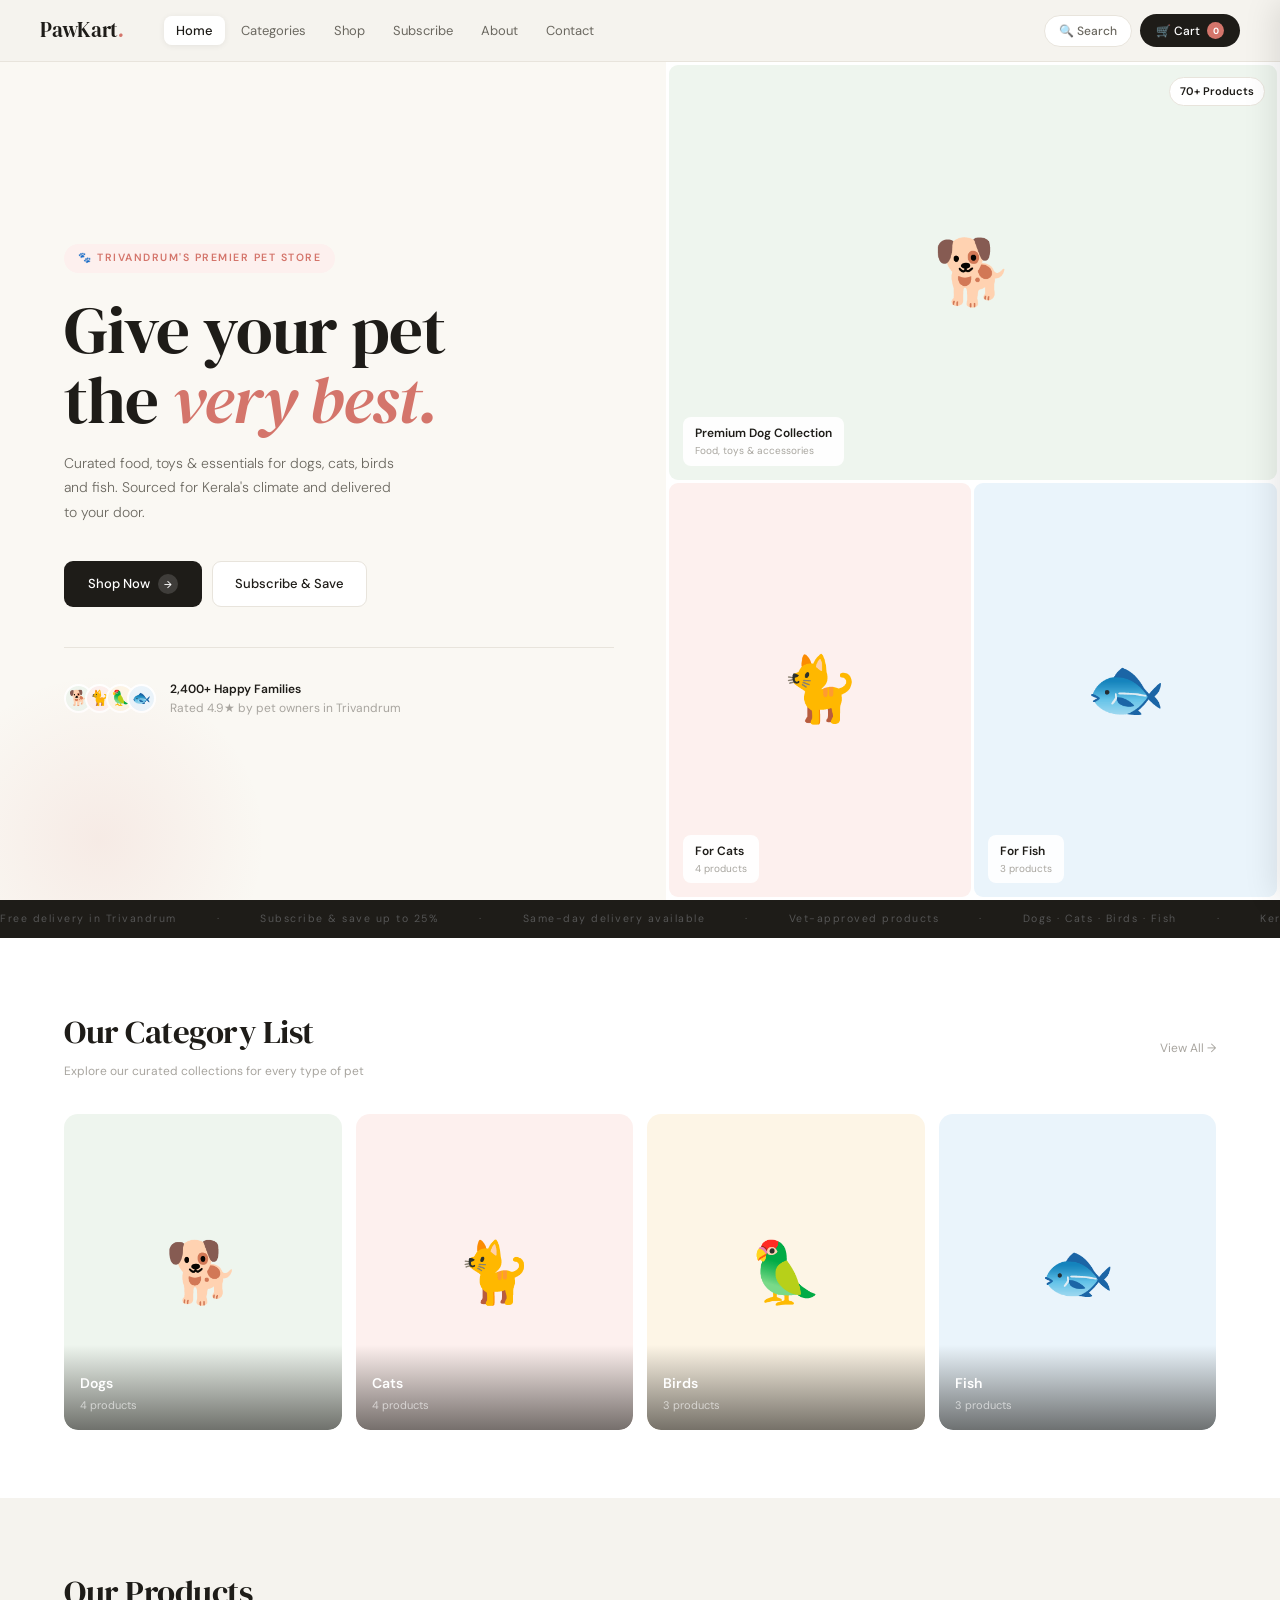
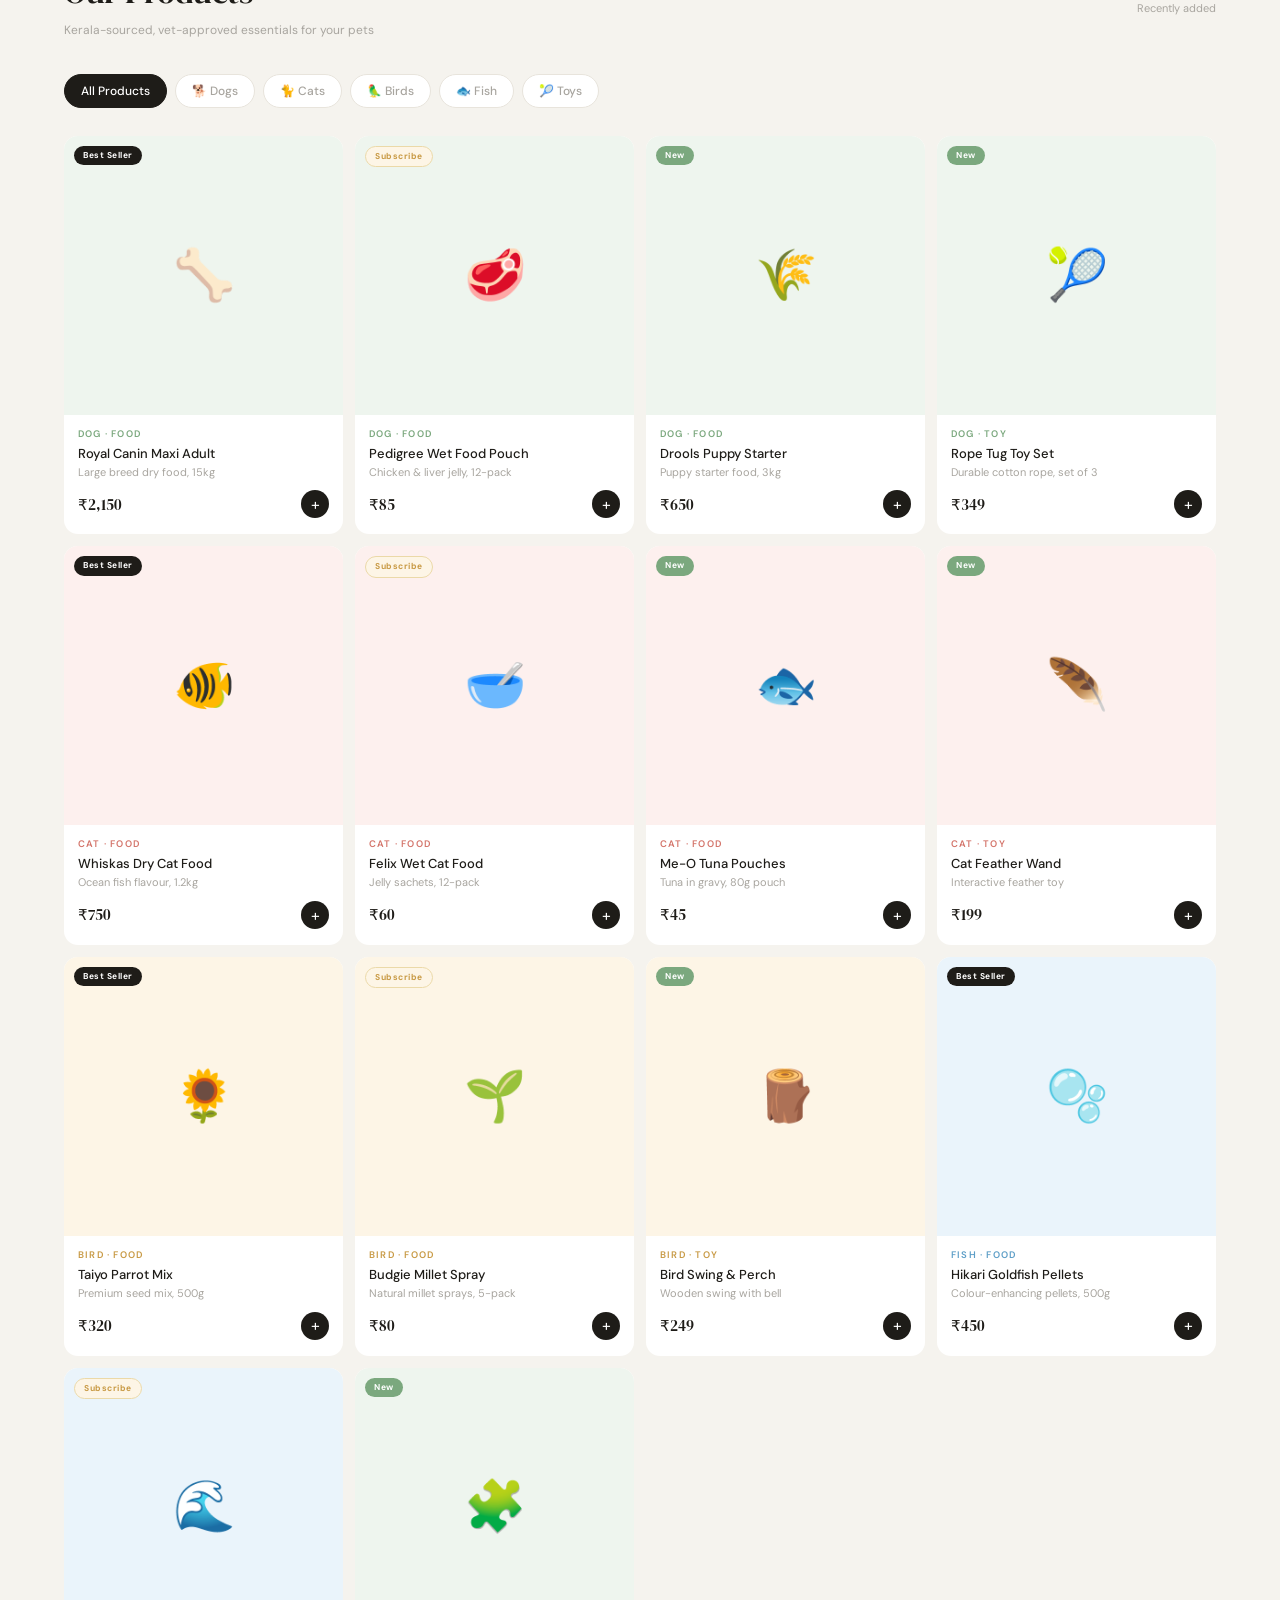
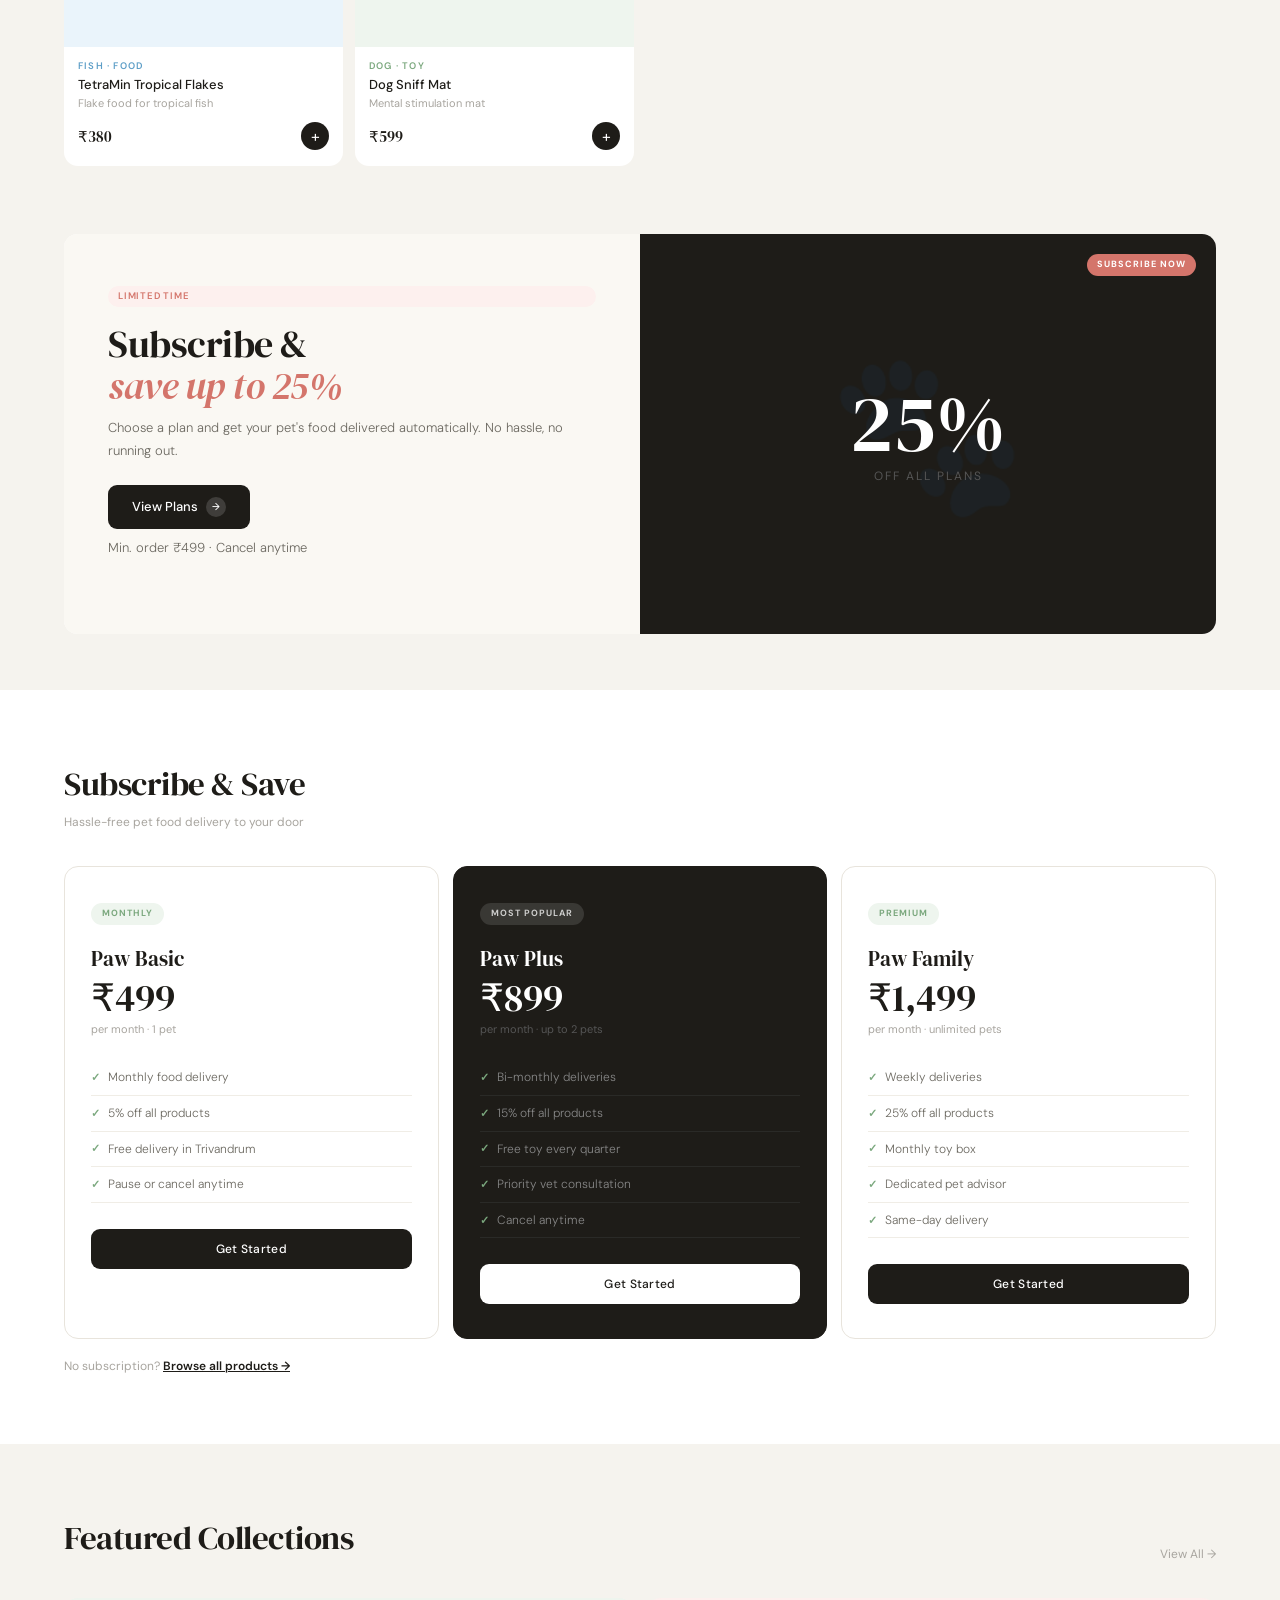
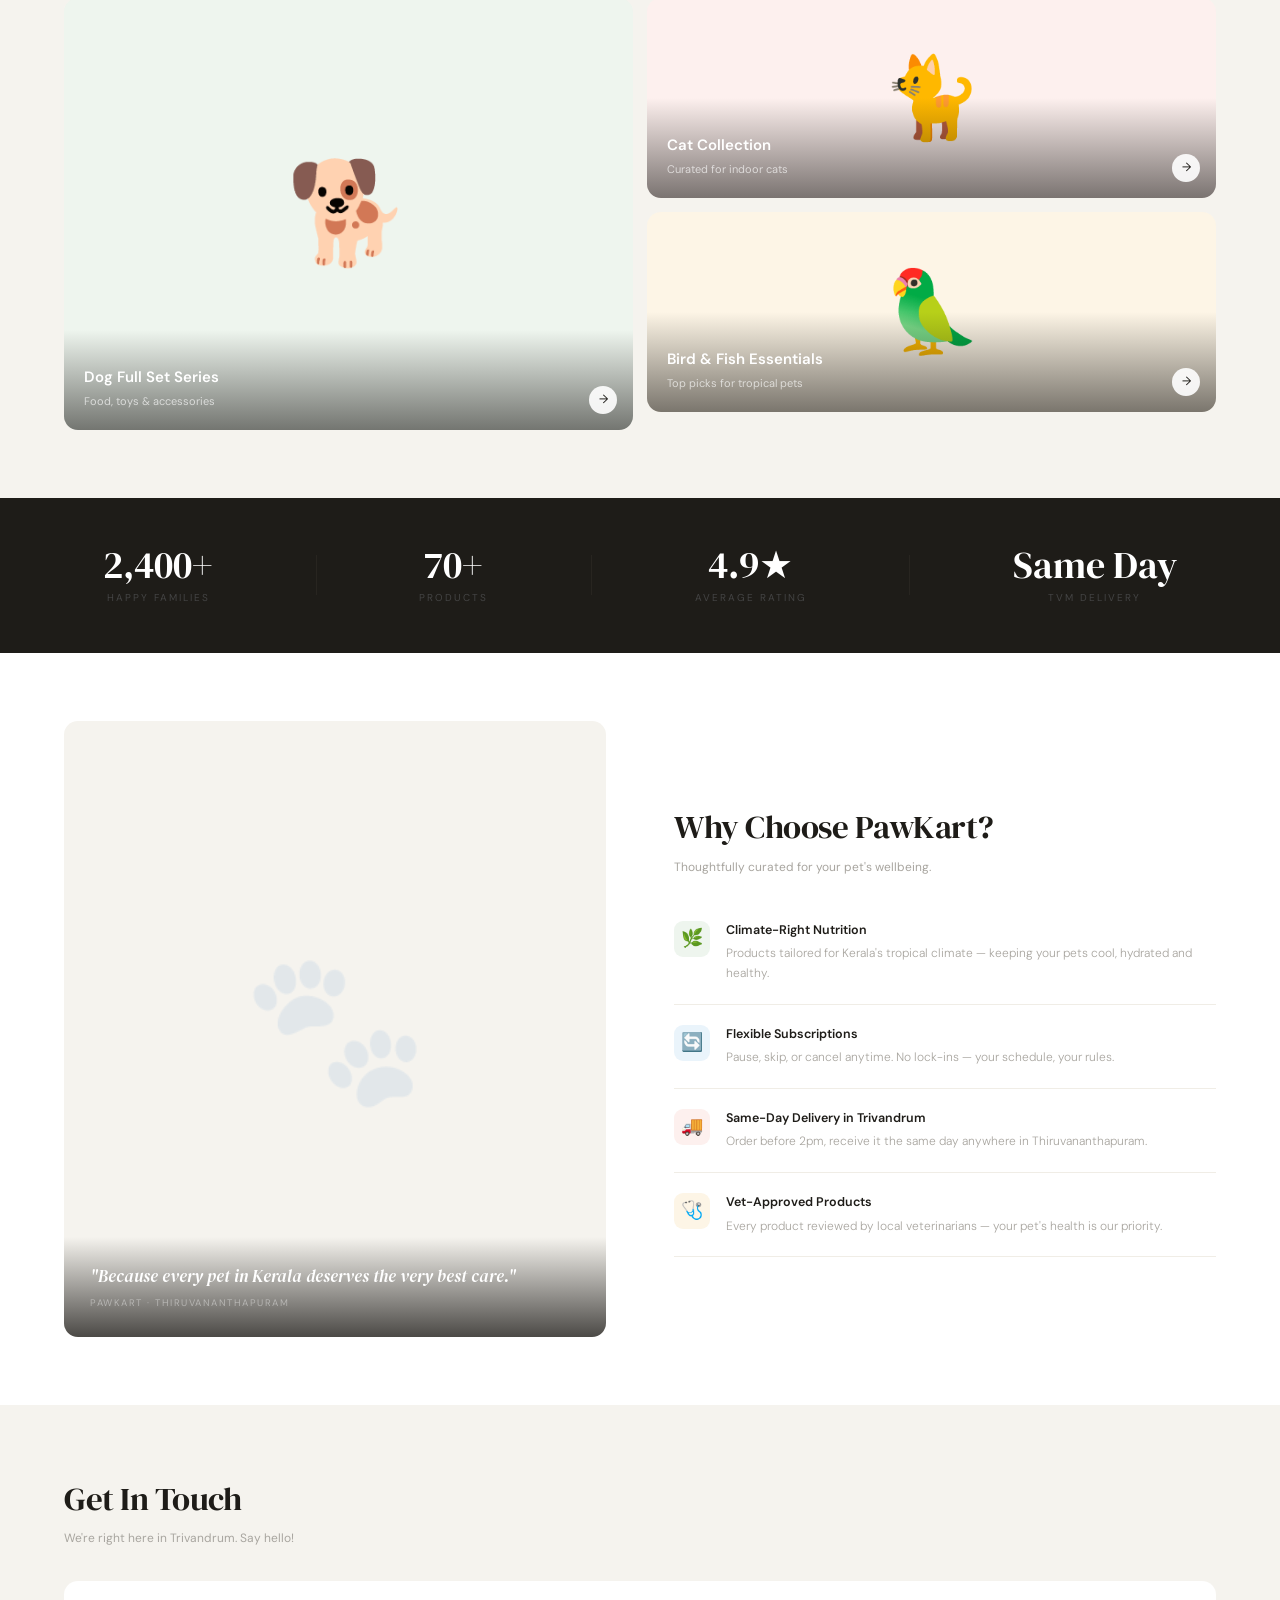
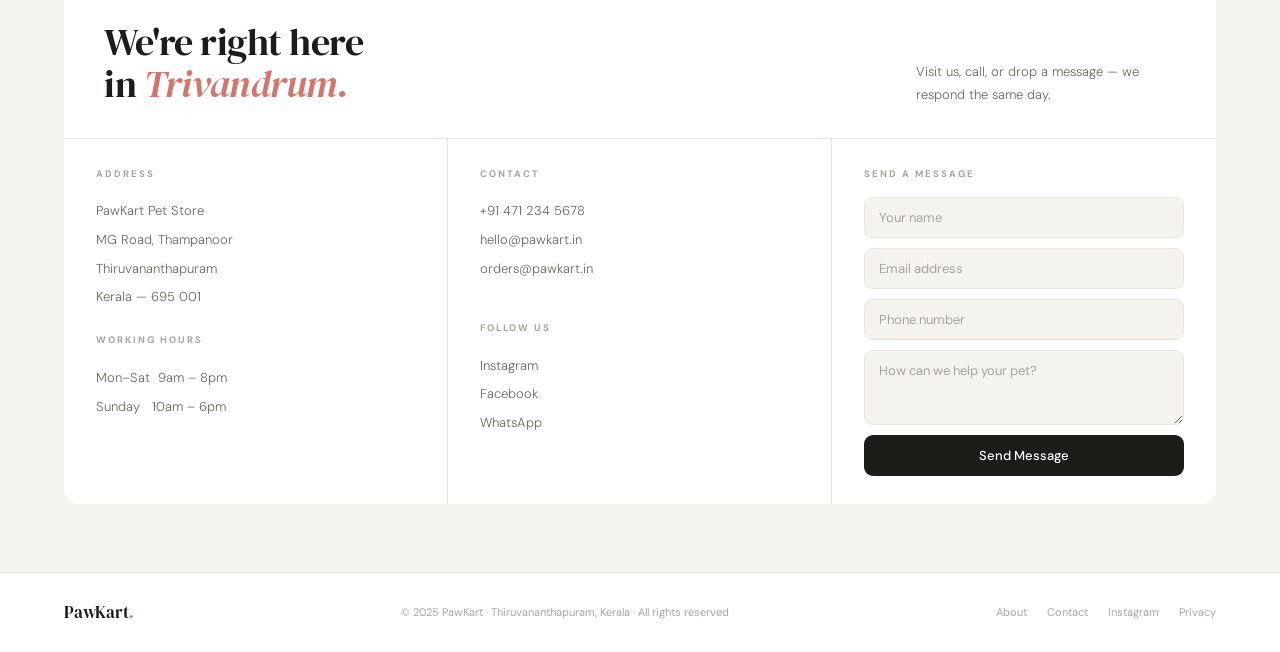
==== index.html @ db0199cd "Rename pawkart.html to index.html" ====
<!DOCTYPE html>
<html lang="en">
<head>
<meta charset="UTF-8">
<meta name="viewport" content="width=device-width, initial-scale=1.0">
<title>PawKart — Premium Pet Store, Trivandrum</title>
<link href="https://fonts.googleapis.com/css2?family=DM+Sans:ital,opsz,wght@0,9..40,300;0,9..40,400;0,9..40,500;0,9..40,600;1,9..40,300;1,9..40,400&family=DM+Serif+Display:ital@0;1&display=swap" rel="stylesheet">
<style>
/* ══════════════════════════════════════
   ROOT — MINIMAL COLOUR SYSTEM
══════════════════════════════════════ */
:root {
  /* Backgrounds */
  --bg:        #f5f3ee;
  --bg-warm:   #faf8f3;
  --white:     #ffffff;

  /* Accent palette — soft but present */
  --sage:      #7ba87e;   /* dogs  */
  --sage-bg:   #eef5ee;
  --sky:       #5d9ec7;   /* fish  */
  --sky-bg:    #eaf4fb;
  --blush:     #d4756b;   /* cats  */
  --blush-bg:  #fdf0ee;
  --amber:     #c89a45;   /* birds */
  --amber-bg:  #fdf5e6;
  --lavender:  #8a76c4;   /* toys  */
  --lavender-bg:#f2eff9;

  /* Primary CTA — warm charcoal */
  --ink:       #1e1c18;
  --ink-soft:  #2e2c28;
  --ink-faint: #6b6860;
  --ink-ghost: #a8a59f;

  /* UI chrome */
  --border:    #e8e4dc;
  --border-lt: #f0ede6;
  --nav-h:     62px;
  --r:         14px;
  --r-sm:      9px;
}

/* ── RESET ── */
*,*::before,*::after{margin:0;padding:0;box-sizing:border-box;}
html{scroll-behavior:smooth;}
body{font-family:'DM Sans',sans-serif;background:var(--bg);color:var(--ink);font-size:14px;line-height:1.55;overflow-x:hidden;}
a{text-decoration:none;color:inherit;}
button{font-family:'DM Sans',sans-serif;cursor:pointer;}
::-webkit-scrollbar{width:3px;}
::-webkit-scrollbar-thumb{background:var(--border);border-radius:2px;}

/* ══════════════════════════════════════
   NAVBAR
══════════════════════════════════════ */
#navbar {
  position:fixed;top:0;left:0;right:0;z-index:600;
  height:var(--nav-h);
  background:rgba(245,243,238,.97);
  backdrop-filter:blur(18px);
  border-bottom:1px solid var(--border);
  display:flex;align-items:center;
  padding:0 40px;
  transition:box-shadow .3s;
}
#navbar.scrolled{box-shadow:0 2px 18px rgba(0,0,0,.07);}

.nav-logo{
  font-family:'DM Serif Display',serif;
  font-size:21px;font-weight:400;color:var(--ink);
  letter-spacing:-.3px;flex-shrink:0;margin-right:40px;
}
.nav-logo span{color:var(--blush);font-style:italic;}

.nav-links{
  display:flex;gap:4px;list-style:none;flex:1;
}
.nav-links a{
  position:relative;
  font-size:13px;font-weight:400;color:var(--ink-faint);
  padding:6px 12px;border-radius:8px;
  transition:color .2s,background .2s;
  white-space:nowrap;
}
.nav-links a:hover{color:var(--ink);background:rgba(0,0,0,.04);}
.nav-links a.active{
  color:var(--ink);font-weight:500;
  background:var(--white);
  box-shadow:0 1px 6px rgba(0,0,0,.07);
}

.nav-right{display:flex;align-items:center;gap:8px;margin-left:auto;}

.nav-pill{
  display:flex;align-items:center;gap:4px;
  padding:7px 14px;border-radius:20px;
  background:var(--white);border:1px solid var(--border);
  font-size:12px;font-weight:500;color:var(--ink-faint);
  transition:all .2s;
}
.nav-pill:hover{border-color:var(--ink-ghost);color:var(--ink);}

.cart-btn{
  display:flex;align-items:center;gap:7px;
  background:var(--ink);color:var(--white);
  border:none;border-radius:20px;
  padding:8px 16px;font-size:12px;font-weight:500;
  transition:background .2s;
}
.cart-btn:hover{background:var(--ink-soft);}
.cart-badge{
  background:var(--blush);color:var(--white);
  border-radius:50%;width:17px;height:17px;
  display:flex;align-items:center;justify-content:center;
  font-size:9px;font-weight:700;
}

.hamburger{
  display:none;flex-direction:column;gap:5px;
  background:none;border:none;padding:4px;width:32px;
}
.hamburger span{
  width:20px;height:1.5px;background:var(--ink);
  display:block;transition:all .3s;border-radius:2px;
  transform-origin:center;
}
.hamburger.open span:nth-child(1){transform:rotate(45deg) translate(4.5px,4.5px);}
.hamburger.open span:nth-child(2){opacity:0;}
.hamburger.open span:nth-child(3){transform:rotate(-45deg) translate(4.5px,-4.5px);}

/* ══════════════════════════════════════
   MOBILE MENU
══════════════════════════════════════ */
#mob-menu{
  position:fixed;top:var(--nav-h);left:0;right:0;bottom:0;
  z-index:590;background:var(--white);
  transform:translateX(-100%);
  transition:transform .38s cubic-bezier(.4,0,.2,1);
  padding:32px 28px;
  display:flex;flex-direction:column;
  overflow-y:auto;
}
#mob-menu.open{transform:translateX(0);}

.mob-links a{
  display:flex;align-items:center;gap:10px;
  padding:16px 0;border-bottom:1px solid var(--border-lt);
  font-family:'DM Serif Display',serif;font-size:22px;font-weight:400;
  color:var(--ink);transition:color .2s;
}
.mob-links a:hover{color:var(--blush);}
.mob-links a .mob-dot{
  width:8px;height:8px;border-radius:50%;flex-shrink:0;
}

.mob-cart-btn{
  margin-top:28px;padding:15px 20px;
  background:var(--ink);color:var(--white);
  border:none;border-radius:12px;font-size:13px;font-weight:500;
  display:flex;align-items:center;justify-content:center;gap:8px;
}

.mob-bottom{
  margin-top:auto;padding-top:24px;
  display:flex;gap:20px;flex-wrap:wrap;
}
.mob-bottom a{font-size:11px;color:var(--ink-ghost);letter-spacing:.5px;}

/* ══════════════════════════════════════
   CART DRAWER
══════════════════════════════════════ */
#cart-overlay{
  position:fixed;inset:0;z-index:700;
  background:rgba(0,0,0,.22);
  opacity:0;pointer-events:none;transition:opacity .3s;
}
#cart-overlay.open{opacity:1;pointer-events:all;}

#cart-drawer{
  position:fixed;top:0;right:0;bottom:0;z-index:701;
  width:min(390px,100vw);
  background:var(--white);
  transform:translateX(100%);
  transition:transform .38s cubic-bezier(.4,0,.2,1);
  display:flex;flex-direction:column;
  border-radius:var(--r) 0 0 var(--r);
  overflow:hidden;
  box-shadow:-6px 0 32px rgba(0,0,0,.10);
}
#cart-drawer.open{transform:translateX(0);}

.cdh{
  display:flex;align-items:center;justify-content:space-between;
  padding:22px 24px;border-bottom:1px solid var(--border);
}
.cdh h3{font-family:'DM Serif Display',serif;font-size:19px;font-weight:400;}
.cdh small{font-size:11px;color:var(--ink-ghost);margin-top:2px;display:block;}
.cdh-x{
  width:30px;height:30px;border-radius:50%;
  background:var(--bg);border:none;
  display:flex;align-items:center;justify-content:center;
  font-size:13px;color:var(--ink-faint);transition:all .2s;
}
.cdh-x:hover{background:var(--ink);color:var(--white);}

.cdbody{flex:1;overflow-y:auto;padding:14px 24px;}
.c-empty{
  height:100%;display:flex;flex-direction:column;
  align-items:center;justify-content:center;gap:10px;text-align:center;
}
.c-empty .ce-icon{font-size:44px;opacity:.3;}
.c-empty p{font-size:13px;color:var(--ink-ghost);}

.citem{
  display:grid;grid-template-columns:52px 1fr auto;
  gap:12px;padding:14px 0;border-bottom:1px solid var(--border-lt);
  align-items:start;
}
.citem:last-child{border-bottom:none;}
.cthumb{
  width:52px;height:52px;border-radius:var(--r-sm);
  display:flex;align-items:center;justify-content:center;font-size:24px;
}
.cname{font-size:13px;font-weight:500;margin-bottom:2px;line-height:1.3;}
.cmeta{font-size:11px;color:var(--ink-ghost);margin-bottom:8px;}
.cqty{display:flex;align-items:center;gap:8px;}
.qbtn{
  width:22px;height:22px;border-radius:50%;
  background:var(--bg);border:none;
  font-size:14px;font-weight:600;
  display:flex;align-items:center;justify-content:center;
  transition:background .15s;
}
.qbtn:hover{background:var(--ink);color:var(--white);}
.qnum{font-size:12px;font-weight:600;min-width:16px;text-align:center;}
.cside{display:flex;flex-direction:column;align-items:flex-end;gap:8px;}
.cprice{font-size:13px;font-weight:600;}
.cdel{background:none;border:none;color:var(--border);font-size:15px;transition:color .2s;padding:2px;}
.cdel:hover{color:#e44;}

.cfoot{
  padding:18px 24px;border-top:1px solid var(--border);
  background:var(--bg-warm);
}
.ctotal-row{display:flex;justify-content:space-between;align-items:center;margin-bottom:4px;}
.ctotal-lbl{font-size:10px;text-transform:uppercase;letter-spacing:1.2px;color:var(--ink-ghost);}
.ctotal-amt{font-family:'DM Serif Display',serif;font-size:24px;}
.cdeliv{font-size:11px;color:var(--sage);margin-bottom:14px;font-weight:500;}
.ckout-btn{
  width:100%;padding:14px;border-radius:10px;
  background:var(--ink);color:var(--white);border:none;
  font-size:13px;font-weight:500;transition:background .2s;
}
.ckout-btn:hover{background:var(--ink-soft);}
.ccont-btn{
  width:100%;padding:10px;margin-top:8px;border-radius:10px;
  background:transparent;color:var(--ink-ghost);
  border:1px solid var(--border);font-size:12px;transition:all .2s;
}
.ccont-btn:hover{border-color:var(--ink-ghost);color:var(--ink);}

/* ══════════════════════════════════════
   HERO
══════════════════════════════════════ */
#home{
  min-height:100vh;padding-top:var(--nav-h);
  display:grid;grid-template-columns:52% 48%;
}

.hero-l{
  padding:72px 52px 72px 64px;
  background:var(--bg-warm);
  display:flex;flex-direction:column;justify-content:center;
  position:relative;overflow:hidden;
}
.hero-l::after{
  content:'';position:absolute;
  width:360px;height:360px;bottom:-120px;left:-80px;
  background:radial-gradient(circle,rgba(212,117,107,.1) 0%,transparent 65%);
  pointer-events:none;
}

.hero-tag{
  display:inline-flex;align-items:center;gap:8px;
  font-size:10.5px;font-weight:600;letter-spacing:1.5px;
  text-transform:uppercase;color:var(--blush);
  background:var(--blush-bg);padding:6px 14px;
  border-radius:20px;margin-bottom:22px;width:fit-content;
}
.hero-h1{
  font-family:'DM Serif Display',serif;
  font-size:clamp(40px,5.2vw,68px);
  font-weight:400;line-height:1.05;letter-spacing:-1.2px;
  margin-bottom:16px;
}
.hero-h1 em{font-style:italic;color:var(--blush);}
.hero-p{
  font-size:14px;color:var(--ink-faint);line-height:1.78;
  max-width:340px;margin-bottom:36px;font-weight:300;
}

.hero-btns{display:flex;gap:10px;flex-wrap:wrap;}
.btn-ink{
  padding:12px 24px;background:var(--ink);color:var(--white);
  border:none;border-radius:9px;font-size:13px;font-weight:500;
  display:inline-flex;align-items:center;gap:8px;transition:background .2s;
}
.btn-ink:hover{background:var(--ink-soft);}
.btn-ink .arr{
  width:20px;height:20px;border-radius:50%;
  background:rgba(255,255,255,.15);
  display:flex;align-items:center;justify-content:center;font-size:10px;
}
.btn-outline{
  padding:12px 22px;background:var(--white);color:var(--ink);
  border:1px solid var(--border);border-radius:9px;
  font-size:13px;font-weight:500;transition:all .2s;display:inline-block;
}
.btn-outline:hover{border-color:var(--ink-ghost);box-shadow:0 2px 10px rgba(0,0,0,.07);}

.hero-trust{
  margin-top:40px;padding-top:32px;border-top:1px solid var(--border);
  display:flex;align-items:center;gap:14px;
}
.avatars{display:flex;}
.av{
  width:29px;height:29px;border-radius:50%;
  border:2px solid var(--white);margin-left:-8px;font-size:15px;
  display:flex;align-items:center;justify-content:center;
}
.av:first-child{margin-left:0;}
.av-dog{background:var(--sage-bg);}
.av-cat{background:var(--blush-bg);}
.av-bird{background:var(--amber-bg);}
.av-fish{background:var(--sky-bg);}
.trust-txt{font-size:12px;color:var(--ink-ghost);}
.trust-txt strong{color:var(--ink);font-weight:600;display:block;}

/* Hero right grid */
.hero-r{
  background:var(--white);
  display:grid;grid-template-columns:1fr 1fr;
  grid-template-rows:1fr 1fr;
  gap:3px;padding:3px;
}
.hcell{
  border-radius:var(--r-sm);overflow:hidden;
  display:flex;align-items:center;justify-content:center;
  position:relative;cursor:pointer;
  transition:filter .2s;
}
.hcell:hover{filter:brightness(.96);}
.hcell.span2{grid-column:1/-1;}
.hcell .em{font-size:64px;transition:transform .35s;z-index:1;}
.hcell:hover .em{transform:scale(1.08);}
.hcell-lbl{
  position:absolute;bottom:14px;left:14px;
  background:rgba(255,255,255,.9);backdrop-filter:blur(8px);
  border-radius:8px;padding:7px 12px;
}
.hcell-lbl .hl-t{font-size:12px;font-weight:600;}
.hcell-lbl .hl-s{font-size:10px;color:var(--ink-ghost);}
.hcell-badge{
  position:absolute;top:12px;right:12px;
  background:var(--white);border-radius:20px;
  padding:5px 10px;font-size:11px;font-weight:600;
  border:1px solid var(--border);
}

/* ══════════════════════════════════════
   TICKER
══════════════════════════════════════ */
.ticker{background:var(--ink);padding:11px 0;overflow:hidden;}
.ticker-t{display:flex;gap:40px;animation:tick 26s linear infinite;white-space:nowrap;}
.ticker-t span{font-size:10.5px;font-weight:400;letter-spacing:1.5px;color:#555;flex-shrink:0;}
.ticker-t .td{color:#333;}
@keyframes tick{from{transform:translateX(0)}to{transform:translateX(-50%)}}

/* ══════════════════════════════════════
   SECTION HELPERS
══════════════════════════════════════ */
.sec{padding:68px 64px;}
.sh{margin-bottom:34px;}
.sh-row{display:flex;align-items:flex-end;justify-content:space-between;flex-wrap:wrap;gap:8px;margin-bottom:4px;}
.sh-ttl{font-family:'DM Serif Display',serif;font-size:clamp(22px,2.6vw,34px);font-weight:400;letter-spacing:-.5px;}
.sh-sub{font-size:12px;color:var(--ink-ghost);margin-top:4px;}
.sh-lnk{font-size:12px;color:var(--ink-ghost);display:flex;align-items:center;gap:3px;transition:color .2s;white-space:nowrap;}
.sh-lnk:hover{color:var(--ink);}

/* Coloured label chips */
.chip{
  display:inline-block;font-size:9.5px;font-weight:600;
  letter-spacing:.8px;text-transform:uppercase;
  padding:3px 10px;border-radius:20px;margin-bottom:18px;
}
.chip-sage{background:var(--sage-bg);color:var(--sage);}
.chip-blush{background:var(--blush-bg);color:var(--blush);}
.chip-sky{background:var(--sky-bg);color:var(--sky);}
.chip-amber{background:var(--amber-bg);color:var(--amber);}
.chip-lavender{background:var(--lavender-bg);color:var(--lavender);}

/* ══════════════════════════════════════
   CATEGORIES
══════════════════════════════════════ */
#categories{background:var(--white);}

.cat-grid{display:grid;grid-template-columns:repeat(4,1fr);gap:14px;}
.cat-card{
  border-radius:var(--r);overflow:hidden;position:relative;
  aspect-ratio:.88;cursor:pointer;transition:transform .3s,box-shadow .3s;
}
.cat-card:hover{transform:translateY(-4px);box-shadow:0 12px 32px rgba(0,0,0,.10);}
.cat-card:hover .cat-em{transform:scale(1.1);}
.cat-bg{
  width:100%;height:100%;
  display:flex;align-items:center;justify-content:center;
}
.cat-em{font-size:60px;transition:transform .4s;}
.cat-ov{
  position:absolute;bottom:0;left:0;right:0;
  padding:28px 16px 16px;
  background:linear-gradient(transparent,rgba(20,18,14,.58));
  border-radius:0 0 var(--r) var(--r);
}
.cat-nm{font-size:14px;font-weight:600;color:var(--white);}
.cat-ct{font-size:11px;color:rgba(255,255,255,.6);margin-top:2px;}

/* ══════════════════════════════════════
   PRODUCTS — COMPACT 4-COL
══════════════════════════════════════ */
#products{background:var(--bg);}

.filter-bar{
  display:flex;gap:8px;margin-bottom:28px;
  flex-wrap:nowrap;overflow-x:auto;
}
.filter-bar::-webkit-scrollbar{height:0;}
.fp{
  padding:8px 16px;border-radius:20px;
  background:var(--white);border:1px solid var(--border);
  font-size:12px;font-weight:500;color:var(--ink-ghost);
  white-space:nowrap;transition:all .2s;
}
.fp:hover{border-color:var(--ink-ghost);color:var(--ink);}
.fp.on{background:var(--ink);color:var(--white);border-color:var(--ink);}

.prod-grid{
  display:grid;grid-template-columns:repeat(4,1fr);gap:12px;
}
.pcard{
  background:var(--white);border-radius:var(--r);overflow:hidden;
  cursor:pointer;transition:transform .25s,box-shadow .25s;
}
.pcard:hover{transform:translateY(-4px);box-shadow:0 10px 30px rgba(0,0,0,.09);z-index:2;}
.pcard:hover .pe{transform:scale(1.09);}

.pimg{
  aspect-ratio:1;
  display:flex;align-items:center;justify-content:center;
  position:relative;overflow:hidden;
}
.pe{font-size:50px;transition:transform .4s cubic-bezier(.25,.46,.45,.94);}
.pbadge{
  position:absolute;top:10px;left:10px;
  font-size:8.5px;font-weight:700;letter-spacing:.5px;
  padding:3px 9px;border-radius:20px;
}
.b-best{background:var(--ink);color:var(--white);}
.b-new{background:var(--sage);color:var(--white);}
.b-sub{background:var(--amber-bg);color:var(--amber);border:1px solid #ebd9a8;}

.pbody{padding:12px 14px 16px;}
.panim{font-size:9.5px;font-weight:600;letter-spacing:1.2px;text-transform:uppercase;margin-bottom:4px;}
.pname{font-size:13px;font-weight:500;line-height:1.3;margin-bottom:2px;}
.pdesc{font-size:11px;color:var(--ink-ghost);margin-bottom:10px;line-height:1.45;}
.pfoot{display:flex;align-items:center;justify-content:space-between;}
.pprice{font-family:'DM Serif Display',serif;font-size:15px;font-weight:400;}
.padd{
  width:28px;height:28px;border-radius:50%;
  background:var(--ink);color:var(--white);border:none;
  font-size:16px;display:flex;align-items:center;justify-content:center;
  transition:background .2s;
}
.padd:hover{background:var(--blush);}

/* ══════════════════════════════════════
   PROMO BANNER
══════════════════════════════════════ */
.promo{
  background:var(--white);border-radius:var(--r);
  display:grid;grid-template-columns:1fr 1fr;
  overflow:hidden;margin:0 64px 56px;
}
.promo-l{
  padding:52px 44px;background:var(--bg-warm);
  display:flex;flex-direction:column;justify-content:center;
}
.promo-l h3{
  font-family:'DM Serif Display',serif;
  font-size:clamp(26px,3vw,44px);font-weight:400;
  line-height:1.1;letter-spacing:-.5px;margin-bottom:10px;
}
.promo-l h3 em{font-style:italic;color:var(--blush);}
.promo-l p{font-size:13px;color:var(--ink-faint);line-height:1.75;margin-bottom:22px;font-weight:300;}
.promo-note{font-size:11px;color:var(--ink-ghost);margin-top:8px;}

.promo-r{
  background:var(--ink);position:relative;overflow:hidden;
  min-height:260px;display:flex;align-items:center;justify-content:center;
}
.promo-r::before{
  content:'🐾';position:absolute;top:50%;left:50%;transform:translate(-50%,-50%);
  font-size:160px;opacity:.07;pointer-events:none;
}
.promo-pct-wrap{text-align:center;position:relative;z-index:1;}
.promo-pct{font-family:'DM Serif Display',serif;font-size:80px;font-weight:400;color:var(--white);line-height:1;}
.promo-pct-sub{font-size:12px;color:#555;letter-spacing:2px;text-transform:uppercase;margin-top:4px;}
.promo-tag{
  position:absolute;top:20px;right:20px;
  background:var(--blush);color:var(--white);
  font-size:9px;font-weight:700;letter-spacing:1px;text-transform:uppercase;
  padding:4px 10px;border-radius:20px;
}

/* ══════════════════════════════════════
   SUBSCRIPTION
══════════════════════════════════════ */
#subscription{background:var(--white);}

.plans{display:grid;grid-template-columns:repeat(3,1fr);gap:14px;}
.plan{
  border-radius:var(--r);border:1px solid var(--border);
  padding:34px 26px;transition:transform .28s,box-shadow .28s;
  background:var(--white);
}
.plan:hover{transform:translateY(-4px);box-shadow:0 14px 40px rgba(0,0,0,.09);z-index:2;}
.plan.star{background:var(--ink);color:var(--white);border-color:var(--ink);}

.plan-badge{
  display:inline-block;font-size:9px;font-weight:700;
  letter-spacing:1px;text-transform:uppercase;
  padding:4px 11px;border-radius:20px;margin-bottom:18px;
}
.plan:not(.star) .plan-badge{background:var(--sage-bg);color:var(--sage);}
.plan.star .plan-badge{background:rgba(255,255,255,.12);color:rgba(255,255,255,.75);}

.plan-name{font-family:'DM Serif Display',serif;font-size:21px;font-weight:400;margin-bottom:4px;}
.plan-price{font-family:'DM Serif Display',serif;font-size:38px;font-weight:400;line-height:1;}
.plan.star .plan-price{color:var(--white);}
.plan-mo{font-size:11px;color:var(--ink-ghost);margin-bottom:22px;margin-top:4px;}
.plan.star .plan-mo{color:#555;}

.plan-ul{list-style:none;margin-bottom:26px;}
.plan-ul li{
  display:flex;align-items:center;gap:8px;
  padding:8px 0;border-bottom:1px solid var(--border-lt);
  font-size:12px;font-weight:300;color:var(--ink-faint);
}
.plan.star .plan-ul li{border-bottom-color:#2a2a27;color:#888;}
.plan-ul li::before{content:'✓';color:var(--sage);font-weight:700;font-size:11px;flex-shrink:0;}

.plan-btn{
  width:100%;padding:12px;border-radius:9px;border:none;
  font-size:12px;font-weight:500;letter-spacing:.3px;transition:all .2s;
}
.plan:not(.star) .plan-btn{background:var(--ink);color:var(--white);}
.plan:not(.star) .plan-btn:hover{background:var(--blush);}
.plan.star .plan-btn{background:var(--white);color:var(--ink);}
.plan.star .plan-btn:hover{background:var(--bg);}

/* ══════════════════════════════════════
   FEATURED COLLECTIONS
══════════════════════════════════════ */
#collections{background:var(--bg);}

.coll-grid{display:grid;grid-template-columns:1fr 1fr;gap:14px;}
.cc2{
  border-radius:var(--r);overflow:hidden;position:relative;
  cursor:pointer;transition:transform .28s;
}
.cc2:hover{transform:scale(1.015);}
.cc2.tall{grid-row:span 2;}
.ccimg{
  width:100%;min-height:200px;
  display:flex;align-items:center;justify-content:center;
  position:relative;
}
.cc2.tall .ccimg{min-height:432px;}
.ccov{
  position:absolute;bottom:0;left:0;right:0;
  padding:36px 20px 20px;
  background:linear-gradient(transparent,rgba(15,13,10,.55));
}
.ccov h4{font-size:15px;font-weight:600;color:var(--white);margin-bottom:3px;}
.ccov p{font-size:11px;color:rgba(255,255,255,.65);}
.ccarr{
  position:absolute;bottom:16px;right:16px;
  width:28px;height:28px;border-radius:50%;
  background:rgba(255,255,255,.9);
  display:flex;align-items:center;justify-content:center;
  font-size:12px;color:var(--ink);
}

/* ══════════════════════════════════════
   ABOUT / WHY
══════════════════════════════════════ */
#about{background:var(--white);}

.about-g{display:grid;grid-template-columns:1fr 1fr;gap:68px;align-items:center;}
.about-img{
  border-radius:var(--r);overflow:hidden;
  background:var(--bg);aspect-ratio:.88;
  display:flex;flex-direction:column;justify-content:flex-end;
  position:relative;
}
.about-bg-em{
  position:absolute;inset:0;display:flex;align-items:center;justify-content:center;
  font-size:150px;opacity:.08;
}
.about-q-box{
  padding:26px;position:relative;
  background:linear-gradient(transparent,rgba(10,8,5,.72));
}
.about-q{font-family:'DM Serif Display',serif;font-size:17px;font-style:italic;color:var(--white);line-height:1.55;margin-bottom:7px;}
.about-attr{font-size:9.5px;letter-spacing:1.5px;text-transform:uppercase;color:rgba(255,255,255,.4);}

.why-list{display:flex;flex-direction:column;}
.wi{
  display:flex;gap:16px;align-items:flex-start;
  padding:20px 0;border-bottom:1px solid var(--border-lt);
}
.wi-ico{
  width:36px;height:36px;border-radius:9px;flex-shrink:0;
  display:flex;align-items:center;justify-content:center;font-size:18px;
}
.wi-ico.sage{background:var(--sage-bg);}
.wi-ico.sky{background:var(--sky-bg);}
.wi-ico.blush{background:var(--blush-bg);}
.wi-ico.amber{background:var(--amber-bg);}
.wi h4{font-size:12.5px;font-weight:600;margin-bottom:4px;}
.wi p{font-size:12px;color:var(--ink-ghost);line-height:1.65;font-weight:300;}

/* ══════════════════════════════════════
   STATS
══════════════════════════════════════ */
.stats{
  background:var(--ink);padding:48px 64px;
  display:flex;justify-content:space-around;flex-wrap:wrap;gap:24px;align-items:center;
}
.si{text-align:center;}
.si-n{font-family:'DM Serif Display',serif;font-size:38px;font-weight:400;color:var(--white);line-height:1;}
.si-l{font-size:10px;letter-spacing:2px;text-transform:uppercase;color:#444;margin-top:6px;}
.sdiv{width:1px;height:40px;background:#282520;}

/* ══════════════════════════════════════
   CONTACT
══════════════════════════════════════ */
#contact{background:var(--bg);}

.contact-card{
  background:var(--white);border-radius:var(--r);overflow:hidden;
}
.contact-top{
  padding:40px 40px 32px;border-bottom:1px solid var(--border);
  display:flex;justify-content:space-between;align-items:flex-end;
  flex-wrap:wrap;gap:16px;
}
.contact-top h2{font-family:'DM Serif Display',serif;font-size:clamp(24px,3vw,40px);font-weight:400;letter-spacing:-.5px;line-height:1.1;}
.contact-top h2 em{font-style:italic;color:var(--blush);}
.contact-top p{font-size:13px;color:var(--ink-faint);max-width:260px;line-height:1.7;font-weight:300;}

.cgrid{display:grid;grid-template-columns:1fr 1fr 1fr;}
.ccol{padding:28px 32px;border-right:1px solid var(--border);}
.ccol:last-child{border-right:none;}
.ccol h4{font-size:9.5px;font-weight:700;letter-spacing:2px;text-transform:uppercase;color:var(--ink-ghost);margin-bottom:16px;}
.ccol p,.ccol a{font-size:13px;color:var(--ink-faint);line-height:2.2;display:block;transition:color .2s;font-weight:300;}
.ccol a:hover{color:var(--ink);}

.cform{display:flex;flex-direction:column;gap:10px;}
.cinp{
  background:var(--bg);border:1px solid var(--border);border-radius:9px;
  padding:11px 14px;font-size:13px;font-family:'DM Sans',sans-serif;
  color:var(--ink);outline:none;transition:border-color .2s;
}
.cinp:focus{border-color:var(--ink-ghost);}
.cinp::placeholder{color:var(--ink-ghost);}
.csend{
  padding:12px;border-radius:9px;background:var(--ink);color:var(--white);
  border:none;font-size:13px;font-weight:500;transition:background .2s;
}
.csend:hover{background:var(--blush);}

/* ══════════════════════════════════════
   FOOTER
══════════════════════════════════════ */
footer{
  background:var(--white);border-top:1px solid var(--border);
  padding:26px 64px;
  display:flex;align-items:center;justify-content:space-between;
  flex-wrap:wrap;gap:12px;
}
.fl{font-family:'DM Serif Display',serif;font-size:17px;color:var(--ink);}
.fl span{font-style:italic;color:var(--blush);}
.fc{font-size:11px;color:var(--ink-ghost);}
.flinks{display:flex;gap:20px;}
.flinks a{font-size:11px;color:var(--ink-ghost);transition:color .2s;}
.flinks a:hover{color:var(--ink);}

/* ══════════════════════════════════════
   TOAST
══════════════════════════════════════ */
#toast{
  position:fixed;bottom:22px;right:22px;z-index:800;
  background:var(--ink);color:var(--white);
  padding:12px 18px;border-radius:10px;
  font-size:12px;font-weight:500;
  transform:translateY(60px);opacity:0;pointer-events:none;
  transition:all .3s;max-width:280px;line-height:1.4;
  box-shadow:0 4px 24px rgba(0,0,0,.18);
}
#toast.show{transform:translateY(0);opacity:1;}

/* ══════════════════════════════════════
   SCROLL REVEAL
══════════════════════════════════════ */
.rv{opacity:0;transform:translateY(16px);transition:opacity .55s ease,transform .55s ease;}
.rv.vis{opacity:1;transform:translateY(0);}

/* ══════════════════════════════════════
   RESPONSIVE
══════════════════════════════════════ */
@media(max-width:1100px){
  .prod-grid{grid-template-columns:repeat(3,1fr);}
  .cat-grid{grid-template-columns:repeat(2,1fr);}
  .cgrid{grid-template-columns:1fr;}
  .ccol{border-right:none;border-bottom:1px solid var(--border);}
  .ccol:last-child{border-bottom:none;}
}
@media(max-width:960px){
  .nav-links{display:none;}
  .hamburger{display:flex;}
  .sec{padding:52px 28px;}
  .stats{padding:40px 28px;}
  footer{padding:22px 28px;flex-direction:column;text-align:center;}
  .promo{margin:0 28px 44px;}
}
@media(max-width:768px){
  #home{grid-template-columns:1fr;}
  .hero-l{padding:52px 24px;}
  .hero-r{min-height:240px;}
  .prod-grid{grid-template-columns:repeat(2,1fr);}
  .plans{grid-template-columns:1fr;}
  .about-g{grid-template-columns:1fr;gap:36px;}
  .coll-grid{grid-template-columns:1fr;}
  .cc2.tall{grid-row:auto;}
  .contact-top{flex-direction:column;align-items:flex-start;}
  .promo{grid-template-columns:1fr;margin:0 24px 40px;}
}
@media(max-width:480px){
  .prod-grid{grid-template-columns:repeat(2,1fr);gap:8px;}
  .cat-grid{grid-template-columns:1fr 1fr;}
  .hero-btns{flex-direction:column;}
  .sec{padding:44px 18px;}
  .promo{margin:0 18px 36px;}
}
</style>
</head>
<body>

<!-- ══ MOBILE MENU ══ -->
<div id="mob-menu">
  <nav class="mob-links">
    <a href="#home" onclick="closeMob()"><span class="mob-dot" style="background:var(--blush)"></span>Home</a>
    <a href="#categories" onclick="closeMob()"><span class="mob-dot" style="background:var(--sage)"></span>Categories</a>
    <a href="#products" onclick="closeMob()"><span class="mob-dot" style="background:var(--sky)"></span>Shop</a>
    <a href="#subscription" onclick="closeMob()"><span class="mob-dot" style="background:var(--amber)"></span>Subscribe</a>
    <a href="#about" onclick="closeMob()"><span class="mob-dot" style="background:var(--lavender)"></span>About</a>
    <a href="#contact" onclick="closeMob()"><span class="mob-dot" style="background:var(--blush)"></span>Contact</a>
  </nav>
  <button class="mob-cart-btn" onclick="closeMob();openCart()">
    🛒 View Cart (<span id="mob-cn">0</span> items)
  </button>
  <div class="mob-bottom">
    <a href="#">Instagram</a>
    <a href="#">Facebook</a>
    <a href="#">WhatsApp</a>
  </div>
</div>

<!-- ══ NAVBAR ══ -->
<nav id="navbar">
  <a class="nav-logo" href="#home">PawKart<span>.</span></a>

  <ul class="nav-links" id="nav-links">
    <li><a href="#home" data-section="home">Home</a></li>
    <li><a href="#categories" data-section="categories">Categories</a></li>
    <li><a href="#products" data-section="products">Shop</a></li>
    <li><a href="#subscription" data-section="subscription">Subscribe</a></li>
    <li><a href="#about" data-section="about">About</a></li>
    <li><a href="#contact" data-section="contact">Contact</a></li>
  </ul>

  <div class="nav-right">
    <button class="nav-pill" onclick="document.getElementById('products').scrollIntoView({behavior:'smooth'})">
      🔍 Search
    </button>
    <button class="cart-btn" onclick="openCart()">
      🛒 Cart <span class="cart-badge" id="cart-n">0</span>
    </button>
    <button class="hamburger" id="hbg" onclick="toggleMob()">
      <span></span><span></span><span></span>
    </button>
  </div>
</nav>

<!-- ══ CART DRAWER ══ -->
<div id="cart-overlay" onclick="closeCart()"></div>
<div id="cart-drawer">
  <div class="cdh">
    <div>
      <h3>Shopping Cart</h3>
      <small id="cdh-small">0 items</small>
    </div>
    <button class="cdh-x" onclick="closeCart()">✕</button>
  </div>
  <div class="cdbody" id="cdbody">
    <div class="c-empty">
      <div class="ce-icon">🛒</div>
      <p>Your cart is empty</p>
    </div>
  </div>
  <div class="cfoot" id="cfoot" style="display:none">
    <div class="ctotal-row">
      <span class="ctotal-lbl">Subtotal</span>
      <span class="ctotal-amt" id="ctotal">₹0</span>
    </div>
    <div class="cdeliv">🚚 Free delivery in Thiruvananthapuram</div>
    <button class="ckout-btn" onclick="checkout()">Checkout →</button>
    <button class="ccont-btn" onclick="closeCart()">Continue Shopping</button>
  </div>
</div>

<!-- ══ HERO ══ -->
<section id="home">
  <div class="hero-l">
    <div class="hero-tag">🐾 Trivandrum's Premier Pet Store</div>
    <h1 class="hero-h1">
      Give your pet<br>the <em>very best.</em>
    </h1>
    <p class="hero-p">
      Curated food, toys & essentials for dogs, cats, birds and fish. Sourced for Kerala's climate and delivered to your door.
    </p>
    <div class="hero-btns">
      <a href="#products" class="btn-ink">Shop Now <span class="arr">→</span></a>
      <a href="#subscription" class="btn-outline">Subscribe & Save</a>
    </div>
    <div class="hero-trust">
      <div class="avatars">
        <div class="av av-dog">🐕</div>
        <div class="av av-cat">🐈</div>
        <div class="av av-bird">🦜</div>
        <div class="av av-fish">🐟</div>
      </div>
      <div class="trust-txt">
        <strong>2,400+ Happy Families</strong>
        Rated 4.9★ by pet owners in Trivandrum
      </div>
    </div>
  </div>

  <div class="hero-r">
    <div class="hcell span2" style="background:var(--sage-bg);min-height:240px" onclick="jumpFilter('dog')">
      <span class="em">🐕</span>
      <div class="hcell-lbl">
        <div class="hl-t">Premium Dog Collection</div>
        <div class="hl-s">Food, toys & accessories</div>
      </div>
      <div class="hcell-badge">70+ Products</div>
    </div>
    <div class="hcell" style="background:var(--blush-bg);min-height:180px" onclick="jumpFilter('cat')">
      <span class="em">🐈</span>
      <div class="hcell-lbl">
        <div class="hl-t">For Cats</div>
        <div class="hl-s">4 products</div>
      </div>
    </div>
    <div class="hcell" style="background:var(--sky-bg);min-height:180px" onclick="jumpFilter('fish')">
      <span class="em">🐟</span>
      <div class="hcell-lbl">
        <div class="hl-t">For Fish</div>
        <div class="hl-s">3 products</div>
      </div>
    </div>
  </div>
</section>

<!-- ══ TICKER ══ -->
<div class="ticker">
  <div class="ticker-t" id="ticker-t"></div>
</div>

<!-- ══ CATEGORIES ══ -->
<section class="sec" id="categories" style="background:var(--white)">
  <div class="sh rv">
    <div class="sh-row">
      <h2 class="sh-ttl">Our Category List</h2>
      <a href="#products" class="sh-lnk">View All →</a>
    </div>
    <p class="sh-sub">Explore our curated collections for every type of pet</p>
  </div>
  <div class="cat-grid">
    <div class="cat-card rv" onclick="jumpFilter('dog')" style="transition-delay:.00s">
      <div class="cat-bg" style="background:var(--sage-bg)"><span class="cat-em">🐕</span></div>
      <div class="cat-ov"><div class="cat-nm">Dogs</div><div class="cat-ct">4 products</div></div>
    </div>
    <div class="cat-card rv" onclick="jumpFilter('cat')" style="transition-delay:.07s">
      <div class="cat-bg" style="background:var(--blush-bg)"><span class="cat-em">🐈</span></div>
      <div class="cat-ov"><div class="cat-nm">Cats</div><div class="cat-ct">4 products</div></div>
    </div>
    <div class="cat-card rv" onclick="jumpFilter('bird')" style="transition-delay:.14s">
      <div class="cat-bg" style="background:var(--amber-bg)"><span class="cat-em">🦜</span></div>
      <div class="cat-ov"><div class="cat-nm">Birds</div><div class="cat-ct">3 products</div></div>
    </div>
    <div class="cat-card rv" onclick="jumpFilter('fish')" style="transition-delay:.21s">
      <div class="cat-bg" style="background:var(--sky-bg)"><span class="cat-em">🐟</span></div>
      <div class="cat-ov"><div class="cat-nm">Fish</div><div class="cat-ct">3 products</div></div>
    </div>
  </div>
</section>

<!-- ══ PRODUCTS ══ -->
<section class="sec" id="products">
  <div class="sh rv">
    <div class="sh-row">
      <h2 class="sh-ttl">Our Products</h2>
      <span class="sh-sub" style="font-size:11px">Recently added</span>
    </div>
    <p class="sh-sub">Kerala-sourced, vet-approved essentials for your pets</p>
  </div>
  <div class="filter-bar" id="filter-bar">
    <button class="fp on" onclick="applyF('all',this)">All Products</button>
    <button class="fp" onclick="applyF('dog',this)">🐕 Dogs</button>
    <button class="fp" onclick="applyF('cat',this)">🐈 Cats</button>
    <button class="fp" onclick="applyF('bird',this)">🦜 Birds</button>
    <button class="fp" onclick="applyF('fish',this)">🐟 Fish</button>
    <button class="fp" onclick="applyF('toy',this)">🎾 Toys</button>
  </div>
  <div class="prod-grid" id="prod-grid"></div>
</section>

<!-- ══ PROMO BANNER ══ -->
<div class="promo rv">
  <div class="promo-l">
    <div class="chip chip-blush" style="margin-bottom:16px">Limited Time</div>
    <h3>Subscribe &<br><em>save up to 25%</em></h3>
    <p>Choose a plan and get your pet's food delivered automatically. No hassle, no running out.</p>
    <a href="#subscription" class="btn-ink" style="width:fit-content">
      View Plans <span class="arr">→</span>
    </a>
    <p class="promo-note">Min. order ₹499 · Cancel anytime</p>
  </div>
  <div class="promo-r">
    <div class="promo-pct-wrap">
      <div class="promo-pct">25%</div>
      <div class="promo-pct-sub">Off All Plans</div>
    </div>
    <div class="promo-tag">Subscribe Now</div>
  </div>
</div>

<!-- ══ SUBSCRIPTION ══ -->
<section class="sec" id="subscription" style="background:var(--white)">
  <div class="sh rv">
    <div class="sh-row"><h2 class="sh-ttl">Subscribe & Save</h2></div>
    <p class="sh-sub">Hassle-free pet food delivery to your door</p>
  </div>
  <div class="plans">
    <div class="plan rv">
      <div class="plan-badge">Monthly</div>
      <div class="plan-name">Paw Basic</div>
      <div class="plan-price">₹499</div>
      <div class="plan-mo">per month · 1 pet</div>
      <ul class="plan-ul">
        <li>Monthly food delivery</li>
        <li>5% off all products</li>
        <li>Free delivery in Trivandrum</li>
        <li>Pause or cancel anytime</li>
      </ul>
      <button class="plan-btn" onclick="subPick('Basic','₹499')">Get Started</button>
    </div>
    <div class="plan star rv" style="transition-delay:.1s">
      <div class="plan-badge">Most Popular</div>
      <div class="plan-name">Paw Plus</div>
      <div class="plan-price">₹899</div>
      <div class="plan-mo">per month · up to 2 pets</div>
      <ul class="plan-ul">
        <li>Bi-monthly deliveries</li>
        <li>15% off all products</li>
        <li>Free toy every quarter</li>
        <li>Priority vet consultation</li>
        <li>Cancel anytime</li>
      </ul>
      <button class="plan-btn" onclick="subPick('Plus','₹899')">Get Started</button>
    </div>
    <div class="plan rv" style="transition-delay:.2s">
      <div class="plan-badge">Premium</div>
      <div class="plan-name">Paw Family</div>
      <div class="plan-price">₹1,499</div>
      <div class="plan-mo">per month · unlimited pets</div>
      <ul class="plan-ul">
        <li>Weekly deliveries</li>
        <li>25% off all products</li>
        <li>Monthly toy box</li>
        <li>Dedicated pet advisor</li>
        <li>Same-day delivery</li>
      </ul>
      <button class="plan-btn" onclick="subPick('Family','₹1,499')">Get Started</button>
    </div>
  </div>
  <p style="margin-top:18px;font-size:12px;color:var(--ink-ghost)">
    No subscription? <a href="#products" style="color:var(--ink);font-weight:600;text-decoration:underline">Browse all products →</a>
  </p>
</section>

<!-- ══ FEATURED COLLECTIONS ══ -->
<section class="sec" id="collections">
  <div class="sh rv">
    <div class="sh-row">
      <h2 class="sh-ttl">Featured Collections</h2>
      <a href="#products" class="sh-lnk">View All →</a>
    </div>
  </div>
  <div class="coll-grid">
    <div class="cc2 tall rv" onclick="jumpFilter('dog')">
      <div class="ccimg" style="background:var(--sage-bg);min-height:432px">
        <span style="font-size:100px">🐕</span>
      </div>
      <div class="ccov"><h4>Dog Full Set Series</h4><p>Food, toys & accessories</p></div>
      <div class="ccarr">→</div>
    </div>
    <div style="display:flex;flex-direction:column;gap:14px">
      <div class="cc2 rv" onclick="jumpFilter('cat')" style="transition-delay:.1s">
        <div class="ccimg" style="background:var(--blush-bg);min-height:200px">
          <span style="font-size:80px">🐈</span>
        </div>
        <div class="ccov"><h4>Cat Collection</h4><p>Curated for indoor cats</p></div>
        <div class="ccarr">→</div>
      </div>
      <div class="cc2 rv" onclick="jumpFilter('bird')" style="transition-delay:.2s">
        <div class="ccimg" style="background:var(--amber-bg);min-height:200px">
          <span style="font-size:80px">🦜</span>
        </div>
        <div class="ccov"><h4>Bird & Fish Essentials</h4><p>Top picks for tropical pets</p></div>
        <div class="ccarr">→</div>
      </div>
    </div>
  </div>
</section>

<!-- ══ STATS ══ -->
<div class="stats">
  <div class="si rv"><div class="si-n">2,400+</div><div class="si-l">Happy Families</div></div>
  <div class="sdiv"></div>
  <div class="si rv"><div class="si-n">70+</div><div class="si-l">Products</div></div>
  <div class="sdiv"></div>
  <div class="si rv"><div class="si-n">4.9★</div><div class="si-l">Average Rating</div></div>
  <div class="sdiv"></div>
  <div class="si rv"><div class="si-n">Same Day</div><div class="si-l">TVM Delivery</div></div>
</div>

<!-- ══ ABOUT ══ -->
<section class="sec" id="about" style="background:var(--white)">
  <div class="about-g">
    <div class="about-img rv">
      <div class="about-bg-em">🐾</div>
      <div class="about-q-box">
        <p class="about-q">"Because every pet in Kerala deserves the very best care."</p>
        <p class="about-attr">PawKart · Thiruvananthapuram</p>
      </div>
    </div>
    <div>
      <div class="sh rv" style="margin-bottom:24px">
        <div class="sh-ttl">Why Choose PawKart?</div>
        <p class="sh-sub" style="margin-top:6px">Thoughtfully curated for your pet's wellbeing.</p>
      </div>
      <div class="why-list">
        <div class="wi rv">
          <div class="wi-ico sage">🌿</div>
          <div><h4>Climate-Right Nutrition</h4><p>Products tailored for Kerala's tropical climate — keeping your pets cool, hydrated and healthy.</p></div>
        </div>
        <div class="wi rv" style="transition-delay:.08s">
          <div class="wi-ico sky">🔄</div>
          <div><h4>Flexible Subscriptions</h4><p>Pause, skip, or cancel anytime. No lock-ins — your schedule, your rules.</p></div>
        </div>
        <div class="wi rv" style="transition-delay:.16s">
          <div class="wi-ico blush">🚚</div>
          <div><h4>Same-Day Delivery in Trivandrum</h4><p>Order before 2pm, receive it the same day anywhere in Thiruvananthapuram.</p></div>
        </div>
        <div class="wi rv" style="transition-delay:.24s">
          <div class="wi-ico amber">🩺</div>
          <div><h4>Vet-Approved Products</h4><p>Every product reviewed by local veterinarians — your pet's health is our priority.</p></div>
        </div>
      </div>
    </div>
  </div>
</section>

<!-- ══ CONTACT ══ -->
<section class="sec" id="contact">
  <div class="sh rv">
    <div class="sh-row"><h2 class="sh-ttl">Get In Touch</h2></div>
    <p class="sh-sub">We're right here in Trivandrum. Say hello!</p>
  </div>
  <div class="contact-card rv">
    <div class="contact-top">
      <h2>We're right here<br>in <em>Trivandrum.</em></h2>
      <p>Visit us, call, or drop a message — we respond the same day.</p>
    </div>
    <div class="cgrid">
      <div class="ccol">
        <h4>Address</h4>
        <p>PawKart Pet Store</p>
        <p>MG Road, Thampanoor</p>
        <p>Thiruvananthapuram</p>
        <p>Kerala — 695 001</p>
        <br>
        <h4>Working Hours</h4>
        <p>Mon–Sat &nbsp;9am – 8pm</p>
        <p>Sunday &nbsp;&nbsp;10am – 6pm</p>
      </div>
      <div class="ccol">
        <h4>Contact</h4>
        <a href="tel:+914712345678">+91 471 234 5678</a>
        <a href="mailto:hello@pawkart.in">hello@pawkart.in</a>
        <a href="mailto:orders@pawkart.in">orders@pawkart.in</a>
        <br>
        <h4 style="margin-top:16px">Follow Us</h4>
        <a href="#">Instagram</a>
        <a href="#">Facebook</a>
        <a href="https://wa.me/914712345678" target="_blank">WhatsApp</a>
      </div>
      <div class="ccol">
        <h4>Send a Message</h4>
        <div class="cform">
          <input class="cinp" type="text" id="cn" placeholder="Your name">
          <input class="cinp" type="email" id="ce" placeholder="Email address">
          <input class="cinp" type="tel" id="cp" placeholder="Phone number">
          <textarea class="cinp" id="cm" rows="3" placeholder="How can we help your pet?" style="resize:vertical"></textarea>
          <button class="csend" onclick="sendMsg()">Send Message</button>
        </div>
      </div>
    </div>
  </div>
</section>

<!-- ══ FOOTER ══ -->
<footer>
  <div class="fl">PawKart<span>.</span></div>
  <div class="fc">© 2025 PawKart · Thiruvananthapuram, Kerala · All rights reserved</div>
  <div class="flinks">
    <a href="#about">About</a>
    <a href="#contact">Contact</a>
    <a href="#">Instagram</a>
    <a href="#">Privacy</a>
  </div>
</footer>

<div id="toast"></div>

<!-- ══ JS ══ -->
<script>
/* ───────── PRODUCTS DATA ───────── */
const ANIMALCOLOR = {
  dog:  {bg:'var(--sage-bg)',  label:'sage',  text:'var(--sage)'},
  cat:  {bg:'var(--blush-bg)', label:'blush', text:'var(--blush)'},
  bird: {bg:'var(--amber-bg)', label:'amber', text:'var(--amber)'},
  fish: {bg:'var(--sky-bg)',   label:'sky',   text:'var(--sky)'},
};
const PRODS = [
  {id:1,  name:'Royal Canin Maxi Adult',   animal:'dog',  type:'food', em:'🦴', price:2150, badge:'best', bl:'Best Seller', desc:'Large breed dry food, 15kg'},
  {id:2,  name:'Pedigree Wet Food Pouch',  animal:'dog',  type:'food', em:'🥩', price:85,   badge:'sub',  bl:'Subscribe',   desc:'Chicken & liver jelly, 12-pack'},
  {id:3,  name:'Drools Puppy Starter',     animal:'dog',  type:'food', em:'🌾', price:650,  badge:'new',  bl:'New',         desc:'Puppy starter food, 3kg'},
  {id:4,  name:'Rope Tug Toy Set',         animal:'dog',  type:'toy',  em:'🎾', price:349,  badge:'new',  bl:'New',         desc:'Durable cotton rope, set of 3'},
  {id:5,  name:'Whiskas Dry Cat Food',     animal:'cat',  type:'food', em:'🐠', price:750,  badge:'best', bl:'Best Seller', desc:'Ocean fish flavour, 1.2kg'},
  {id:6,  name:'Felix Wet Cat Food',       animal:'cat',  type:'food', em:'🥣', price:60,   badge:'sub',  bl:'Subscribe',   desc:'Jelly sachets, 12-pack'},
  {id:7,  name:'Me-O Tuna Pouches',        animal:'cat',  type:'food', em:'🐟', price:45,   badge:'new',  bl:'New',         desc:'Tuna in gravy, 80g pouch'},
  {id:8,  name:'Cat Feather Wand',         animal:'cat',  type:'toy',  em:'🪶', price:199,  badge:'new',  bl:'New',         desc:'Interactive feather toy'},
  {id:9,  name:'Taiyo Parrot Mix',         animal:'bird', type:'food', em:'🌻', price:320,  badge:'best', bl:'Best Seller', desc:'Premium seed mix, 500g'},
  {id:10, name:'Budgie Millet Spray',      animal:'bird', type:'food', em:'🌱', price:80,   badge:'sub',  bl:'Subscribe',   desc:'Natural millet sprays, 5-pack'},
  {id:11, name:'Bird Swing & Perch',       animal:'bird', type:'toy',  em:'🪵', price:249,  badge:'new',  bl:'New',         desc:'Wooden swing with bell'},
  {id:12, name:'Hikari Goldfish Pellets',  animal:'fish', type:'food', em:'🫧', price:450,  badge:'best', bl:'Best Seller', desc:'Colour-enhancing pellets, 500g'},
  {id:13, name:'TetraMin Tropical Flakes', animal:'fish', type:'food', em:'🌊', price:380,  badge:'sub',  bl:'Subscribe',   desc:'Flake food for tropical fish'},
  {id:14, name:'Dog Sniff Mat',            animal:'dog',  type:'toy',  em:'🧩', price:599,  badge:'new',  bl:'New',         desc:'Mental stimulation mat'},
];

/* ───────── CART ───────── */
let cart = [];
const fmt = n => '₹'+n.toLocaleString('en-IN');

function addToCart(id) {
  const p = PRODS.find(x=>x.id===id);
  if(!p) return;
  const ex = cart.find(x=>x.id===id);
  if(ex) ex.qty++;
  else cart.push({...p, qty:1});
  syncCart();
  showToast(`✓ ${p.name} added to cart`);
  openCart();
}
function removeFromCart(id) {
  cart = cart.filter(x=>x.id!==id);
  syncCart(); renderCart();
}
function changeQty(id, d) {
  const item = cart.find(x=>x.id===id);
  if(!item) return;
  item.qty += d;
  if(item.qty<=0){ removeFromCart(id); return; }
  syncCart(); renderCart();
}
function syncCart() {
  const n = cart.reduce((s,x)=>s+x.qty,0);
  document.getElementById('cart-n').textContent = n;
  document.getElementById('mob-cn').textContent = n;
  document.getElementById('cdh-small').textContent = `${n} item${n!==1?'s':''}`;
  renderCart();
}
function renderCart() {
  const body = document.getElementById('cdbody');
  const foot = document.getElementById('cfoot');
  if(!cart.length) {
    body.innerHTML=`<div class="c-empty"><div class="ce-icon">🛒</div><p>Your cart is empty</p></div>`;
    foot.style.display='none'; return;
  }
  foot.style.display='block';
  document.getElementById('ctotal').textContent = fmt(cart.reduce((s,x)=>s+x.price*x.qty,0));
  const col = id => { const p=PRODS.find(x=>x.id===id); return p ? ANIMALCOLOR[p.animal].bg : 'var(--bg)'; };
  body.innerHTML = cart.map(item=>`
    <div class="citem">
      <div class="cthumb" style="background:${col(item.id)}">${item.em}</div>
      <div>
        <div class="cname">${item.name}</div>
        <div class="cmeta">${item.desc}</div>
        <div class="cqty">
          <button class="qbtn" onclick="changeQty(${item.id},-1)">−</button>
          <span class="qnum">${item.qty}</span>
          <button class="qbtn" onclick="changeQty(${item.id},1)">+</button>
        </div>
      </div>
      <div class="cside">
        <button class="cdel" onclick="removeFromCart(${item.id})">✕</button>
        <div class="cprice">${fmt(item.price*item.qty)}</div>
      </div>
    </div>`).join('');
}
function openCart(){
  document.getElementById('cart-drawer').classList.add('open');
  document.getElementById('cart-overlay').classList.add('open');
  document.body.style.overflow='hidden';
}
function closeCart(){
  document.getElementById('cart-drawer').classList.remove('open');
  document.getElementById('cart-overlay').classList.remove('open');
  document.body.style.overflow='';
}
function checkout(){
  if(!cart.length){ showToast('Cart is empty!'); return; }
  const t=cart.reduce((s,x)=>s+x.price*x.qty,0);
  cart=[]; syncCart(); closeCart();
  showToast(`🎉 Order placed! Total: ${fmt(t)}. We'll call to confirm.`);
}

/* ───────── PRODUCTS RENDER ───────── */
function renderProds(filter) {
  const list = filter==='all' ? PRODS
    : filter==='toy' ? PRODS.filter(p=>p.type==='toy')
    : PRODS.filter(p=>p.animal===filter);

  const g = document.getElementById('prod-grid');
  g.innerHTML = list.map(p => {
    const col = ANIMALCOLOR[p.animal];
    return `
    <div class="pcard">
      <div class="pimg" style="background:${col.bg}">
        <div class="pe">${p.em}</div>
        <div class="pbadge b-${p.badge}">${p.bl}</div>
      </div>
      <div class="pbody">
        <div class="panim" style="color:${col.text}">${p.animal} · ${p.type}</div>
        <div class="pname">${p.name}</div>
        <div class="pdesc">${p.desc}</div>
        <div class="pfoot">
          <div class="pprice">${fmt(p.price)}</div>
          <button class="padd" onclick="addToCart(${p.id})">+</button>
        </div>
      </div>
    </div>`}).join('');

  setTimeout(()=>{
    g.querySelectorAll('.pcard').forEach((el,i)=>{
      el.style.cssText=`opacity:0;transform:translateY(12px);transition:opacity .3s ${i*30}ms ease,transform .3s ${i*30}ms ease`;
      requestAnimationFrame(()=>{el.style.opacity='1';el.style.transform='translateY(0)';});
    });
  },10);
}

function applyF(filter, btn) {
  document.querySelectorAll('.fp').forEach(b=>b.classList.remove('on'));
  if(btn) btn.classList.add('on');
  renderProds(filter);
}

function jumpFilter(animal) {
  document.getElementById('products').scrollIntoView({behavior:'smooth',block:'start'});
  setTimeout(()=>{
    const btn=[...document.querySelectorAll('.fp')].find(b=>b.textContent.toLowerCase().includes(animal));
    applyF(animal,btn);
  },500);
}

/* ───────── SUBSCRIPTION ───────── */
function subPick(plan,price){
  showToast(`✓ ${plan} plan — ${price}/month selected!`);
}

/* ───────── CONTACT ───────── */
function sendMsg(){
  const n=document.getElementById('cn').value.trim();
  const e=document.getElementById('ce').value.trim();
  if(!n||!e){ showToast('Please fill name & email.'); return; }
  ['cn','ce','cp','cm'].forEach(id=>document.getElementById(id).value='');
  showToast('✉️ Message sent! We\'ll reply soon.');
}

/* ───────── MOBILE MENU ───────── */
function toggleMob(){
  const m=document.getElementById('mob-menu');
  const h=document.getElementById('hbg');
  const opening = !m.classList.contains('open');
  m.classList.toggle('open');
  h.classList.toggle('open');
  document.body.style.overflow = opening ? 'hidden' : '';
}
function closeMob(){
  document.getElementById('mob-menu').classList.remove('open');
  document.getElementById('hbg').classList.remove('open');
  document.body.style.overflow='';
}

/* ───────── TOAST ───────── */
let tt;
function showToast(msg){
  const el=document.getElementById('toast');
  el.textContent=msg; el.classList.add('show');
  clearTimeout(tt); tt=setTimeout(()=>el.classList.remove('show'),3000);
}

/* ───────── TICKER ───────── */
const tData=[
  'Free delivery in Trivandrum','·','Subscribe & save up to 25%','·',
  'Same-day delivery available','·','Vet-approved products','·',
  'Dogs · Cats · Birds · Fish','·','Kerala\'s favourite pet store','·',
  'Free delivery in Trivandrum','·','Subscribe & save up to 25%','·',
  'Same-day delivery available','·','Vet-approved products','·',
  'Dogs · Cats · Birds · Fish','·','Kerala\'s favourite pet store','·',
];
document.getElementById('ticker-t').innerHTML=tData.map(t=>`<span>${t}</span>`).join('');

/* ───────── WORKING NAVBAR — ACTIVE LINK + SCROLL ───────── */
const SECTIONS = ['home','categories','products','subscription','collections','about','contact'];

function updateNavActive(){
  const scrollY = window.scrollY + 80;
  let current = 'home';

  SECTIONS.forEach(id=>{
    const el = document.getElementById(id);
    if(el && el.offsetTop <= scrollY) current = id;
  });

  document.querySelectorAll('.nav-links a').forEach(a=>{
    const sec = a.getAttribute('data-section');
    a.classList.toggle('active', sec === current);
  });
}

window.addEventListener('scroll',()=>{
  // Scrolled shadow
  document.getElementById('navbar').classList.toggle('scrolled', window.scrollY>10);
  // Active nav link
  updateNavActive();
}, {passive:true});

/* Smooth scroll for ALL anchor nav clicks */
document.querySelectorAll('a[href^="#"]').forEach(a=>{
  a.addEventListener('click', e=>{
    const target = document.querySelector(a.getAttribute('href'));
    if(target){
      e.preventDefault();
      const offset = target.getBoundingClientRect().top + window.scrollY - (parseInt(getComputedStyle(document.documentElement).getPropertyValue('--nav-h'))||62);
      window.scrollTo({top: offset, behavior:'smooth'});
    }
  });
});

/* ───────── SCROLL REVEAL ───────── */
const obs=new IntersectionObserver(es=>{
  es.forEach(e=>{if(e.isIntersecting) e.target.classList.add('vis');});
},{threshold:.1});
document.querySelectorAll('.rv').forEach(el=>obs.observe(el));

/* ───────── NAV SCROLL (close mob on resize) ───────── */
window.addEventListener('resize',()=>{
  if(window.innerWidth > 960) closeMob();
});

/* ───────── INIT ───────── */
renderProds('all');
updateNavActive();
</script>
</body>
</html>
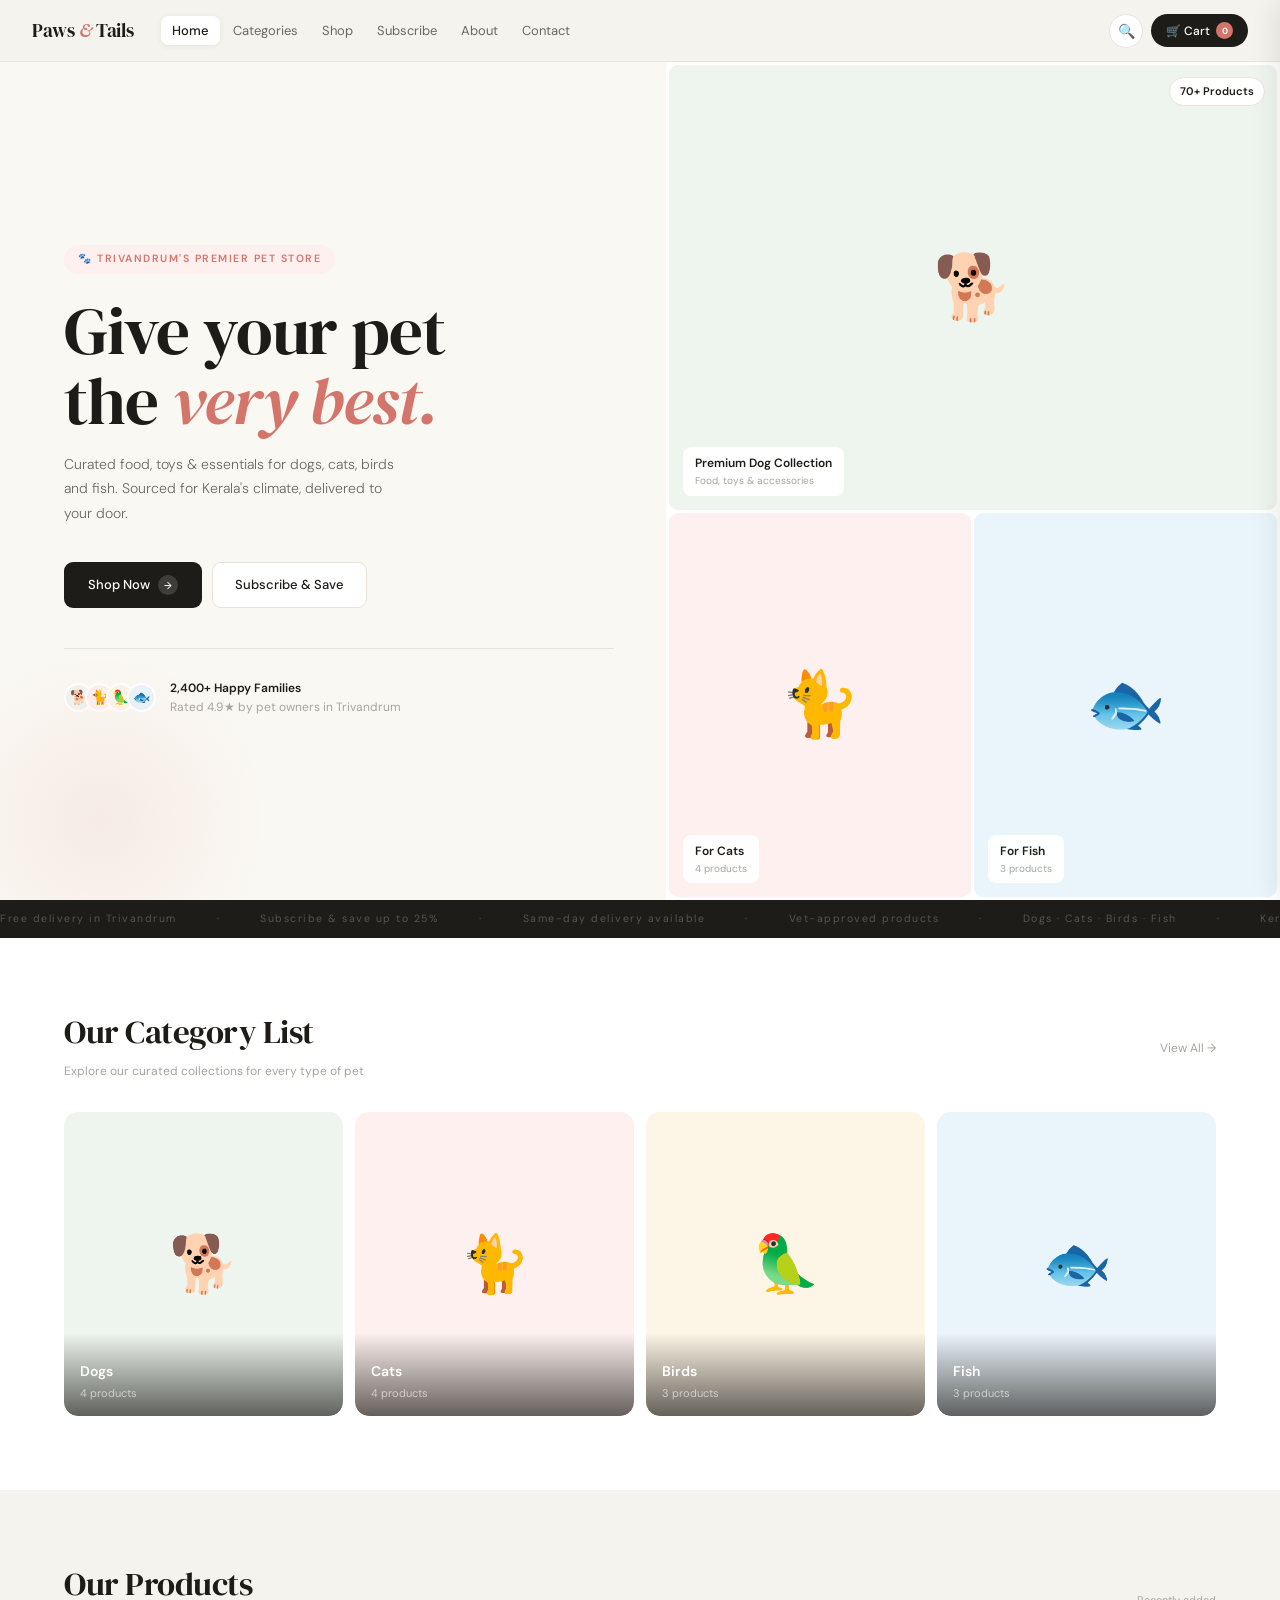
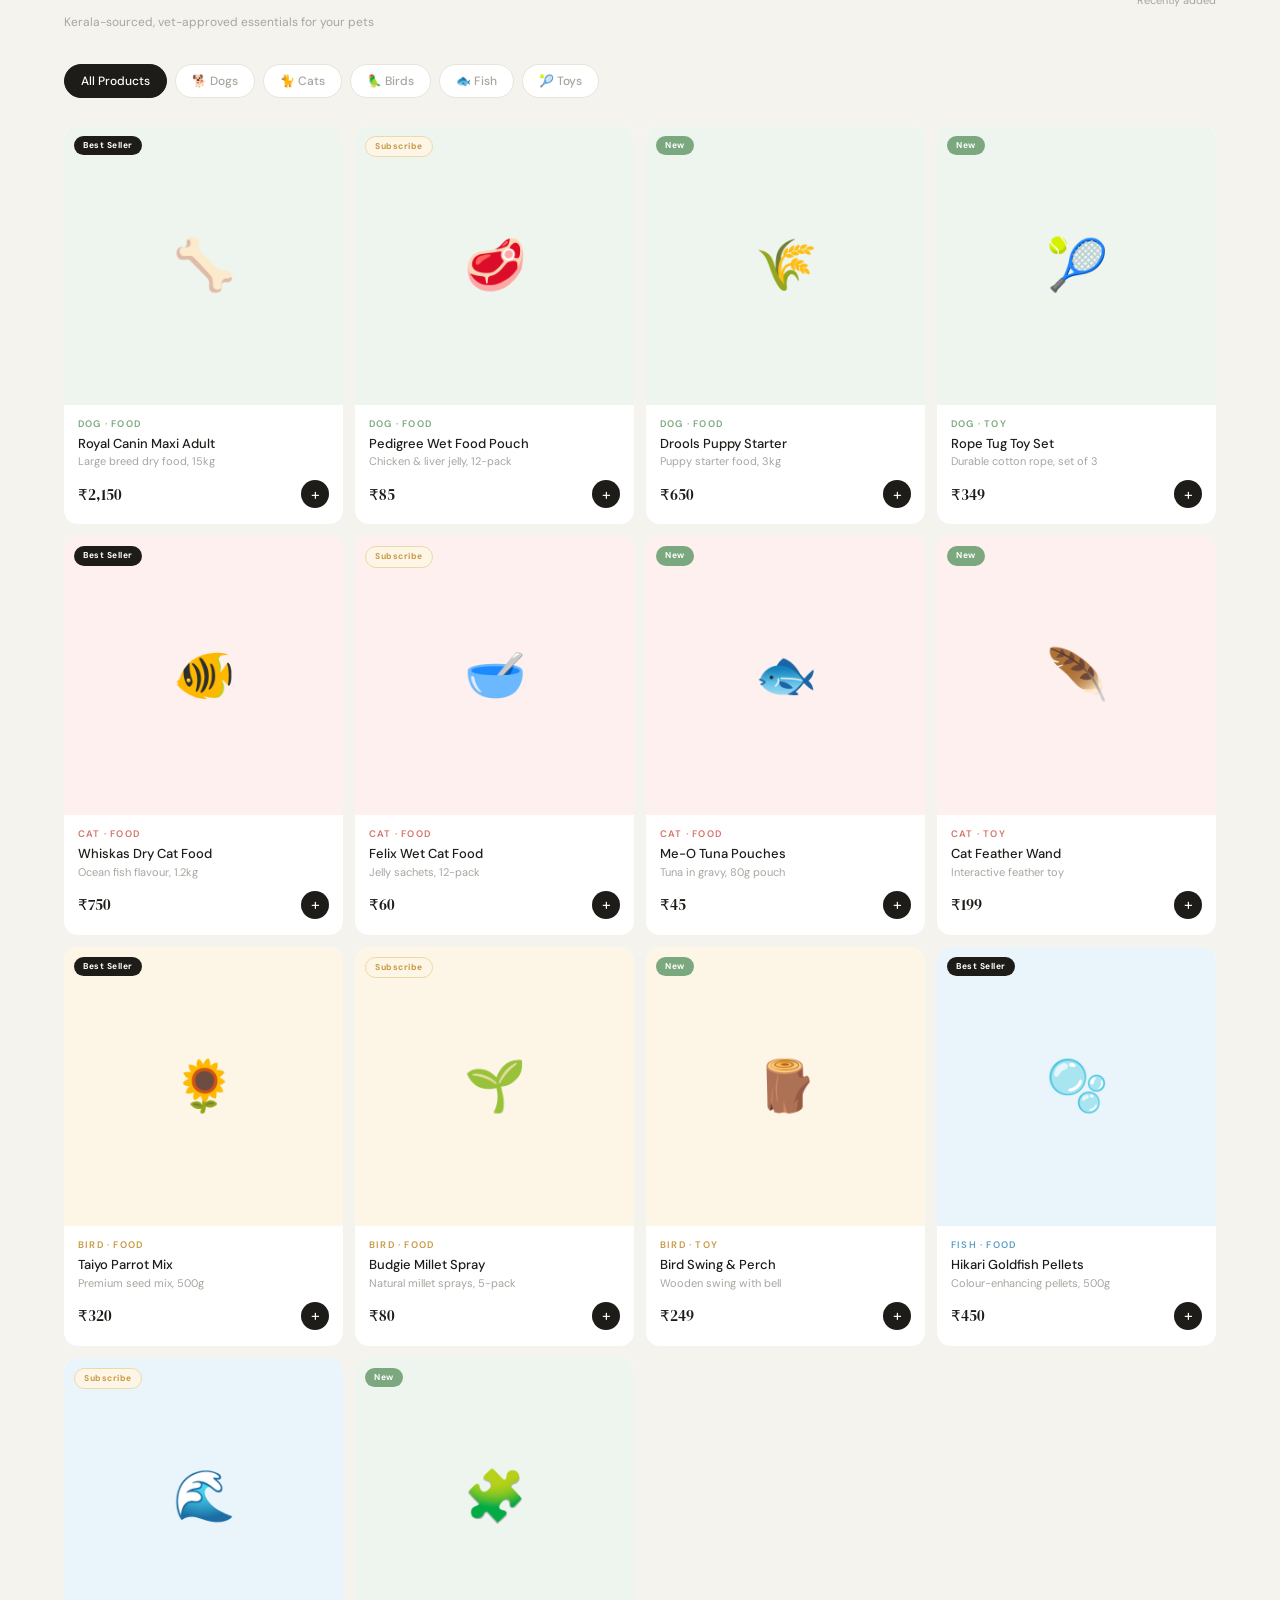
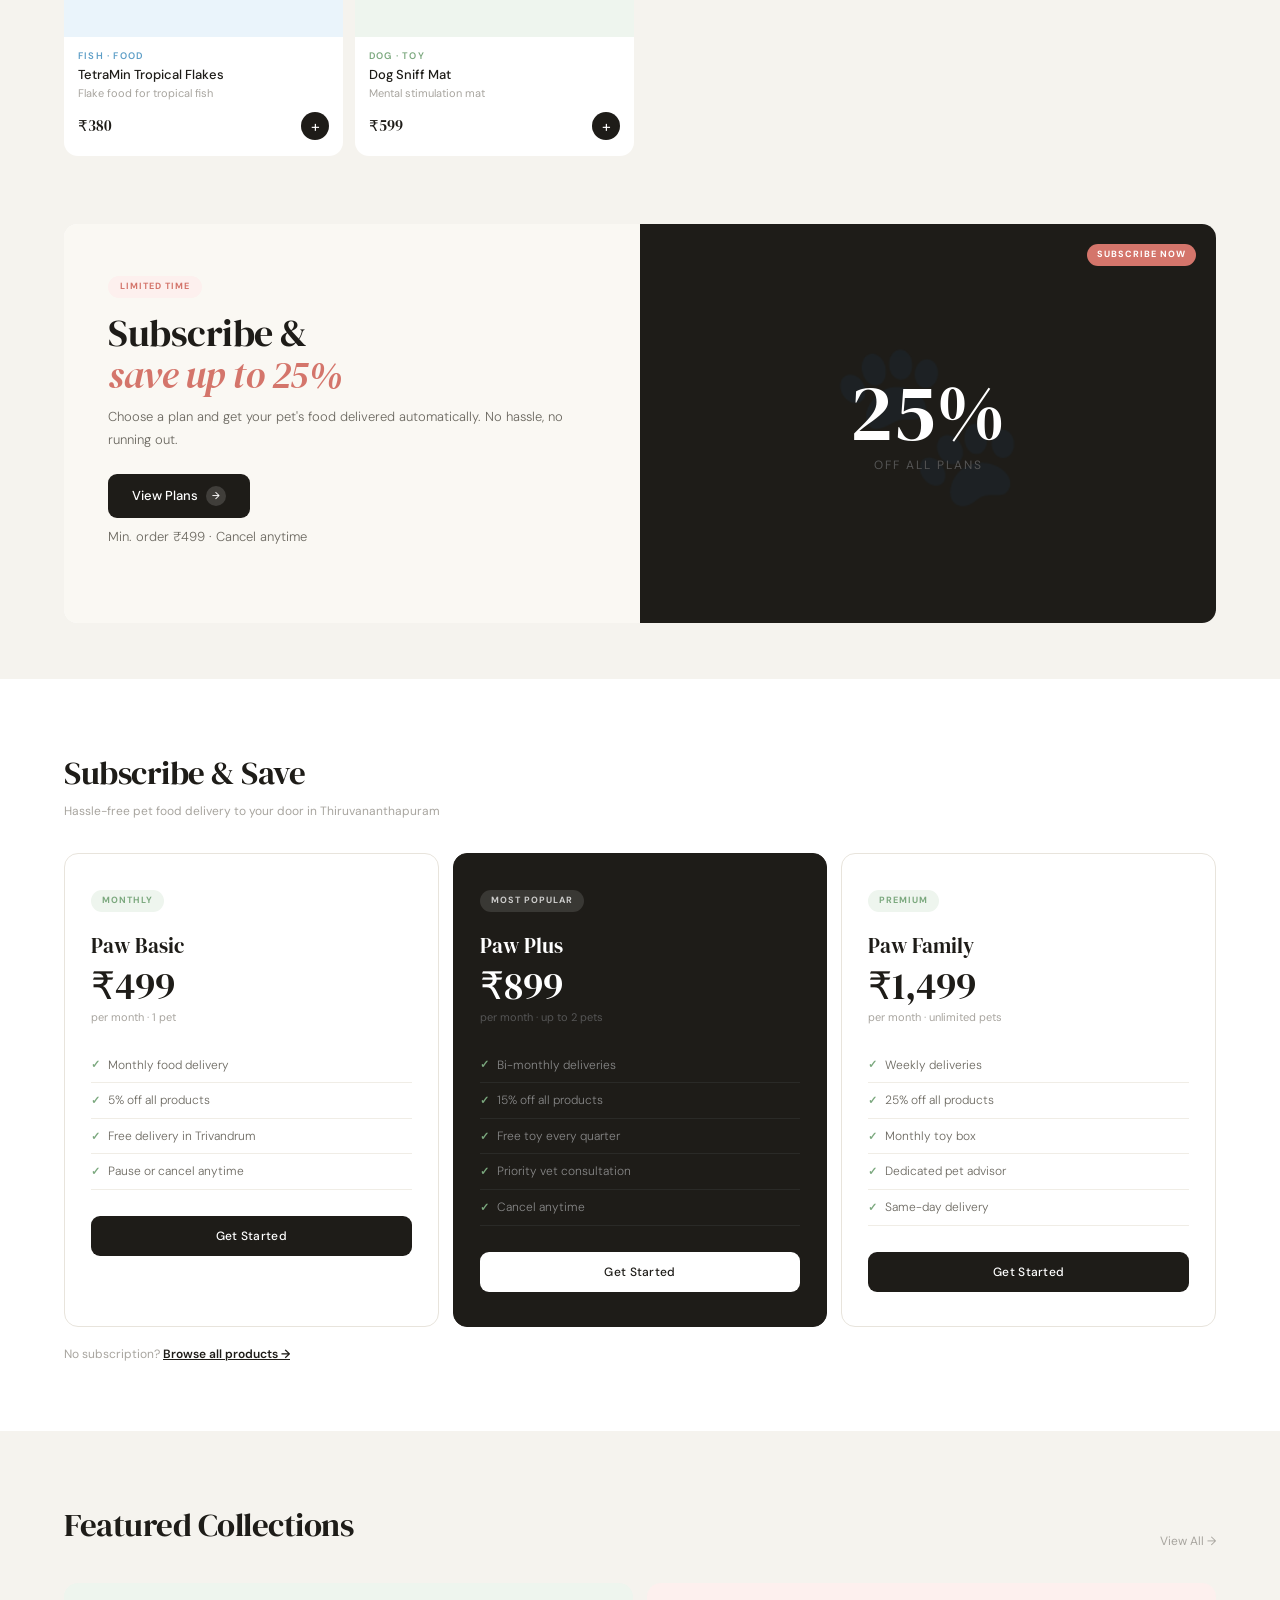
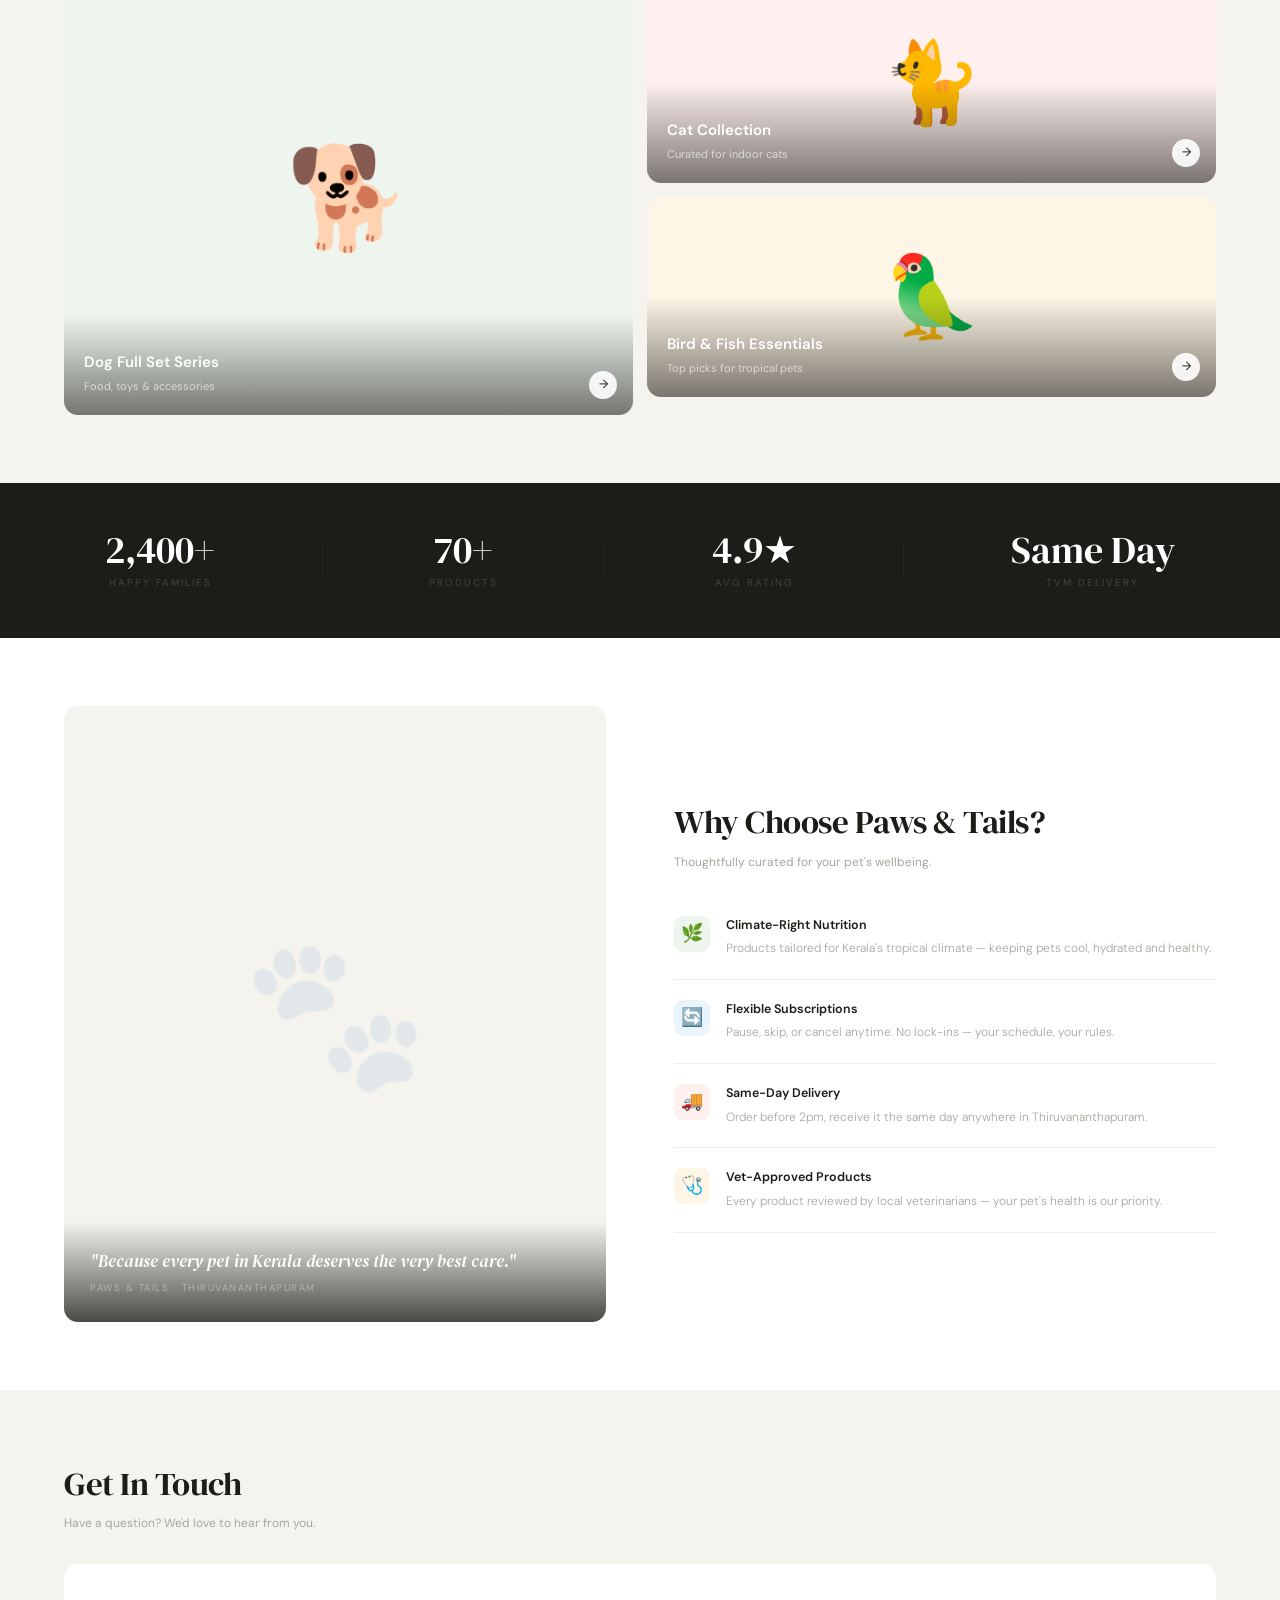
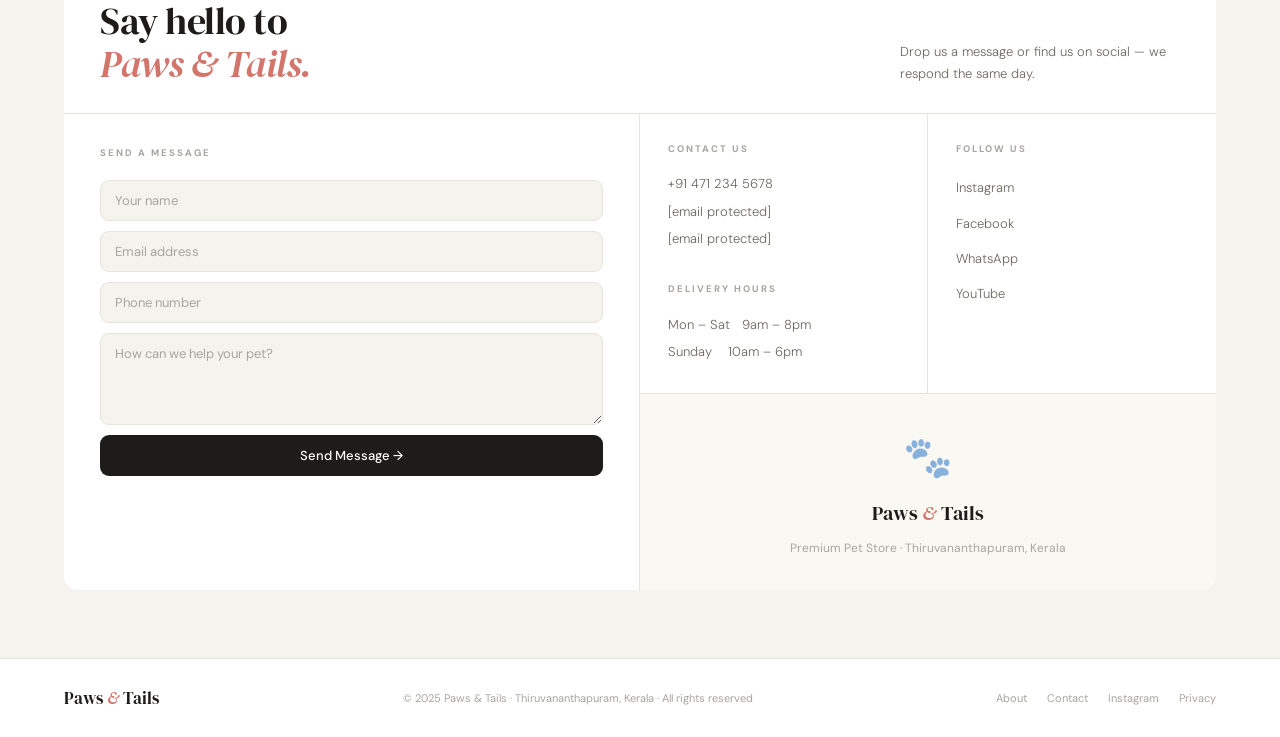
==== commit 4640a5aa: "Update index.html" ====
--- a/index.html
+++ b/index.html
@@ -3,460 +3,529 @@
 <head>
 <meta charset="UTF-8">
 <meta name="viewport" content="width=device-width, initial-scale=1.0">
-<title>PawKart — Premium Pet Store, Trivandrum</title>
-<link href="https://fonts.googleapis.com/css2?family=DM+Sans:ital,opsz,wght@0,9..40,300;0,9..40,400;0,9..40,500;0,9..40,600;1,9..40,300;1,9..40,400&family=DM+Serif+Display:ital@0;1&display=swap" rel="stylesheet">
+<title>Paws &amp; Tails — Premium Pet Store, Trivandrum</title>
+<link href="https://fonts.googleapis.com/css2?family=DM+Sans:ital,opsz,wght@0,9..40,300;0,9..40,400;0,9..40,500;0,9..40,600;1,9..40,300&family=DM+Serif+Display:ital@0;1&display=swap" rel="stylesheet">
 <style>
-/* ══════════════════════════════════════
-   ROOT — MINIMAL COLOUR SYSTEM
-══════════════════════════════════════ */
-:root {
-  /* Backgrounds */
-  --bg:        #f5f3ee;
-  --bg-warm:   #faf8f3;
-  --white:     #ffffff;
-
-  /* Accent palette — soft but present */
-  --sage:      #7ba87e;   /* dogs  */
-  --sage-bg:   #eef5ee;
-  --sky:       #5d9ec7;   /* fish  */
-  --sky-bg:    #eaf4fb;
-  --blush:     #d4756b;   /* cats  */
-  --blush-bg:  #fdf0ee;
-  --amber:     #c89a45;   /* birds */
-  --amber-bg:  #fdf5e6;
-  --lavender:  #8a76c4;   /* toys  */
-  --lavender-bg:#f2eff9;
-
-  /* Primary CTA — warm charcoal */
-  --ink:       #1e1c18;
-  --ink-soft:  #2e2c28;
-  --ink-faint: #6b6860;
-  --ink-ghost: #a8a59f;
-
-  /* UI chrome */
-  --border:    #e8e4dc;
-  --border-lt: #f0ede6;
-  --nav-h:     62px;
-  --r:         14px;
-  --r-sm:      9px;
-}
-
-/* ── RESET ── */
+/* ══════════════════════════════════════════
+   ROOT
+══════════════════════════════════════════ */
+:root{
+  --bg:#f5f3ee; --bg2:#faf8f3; --white:#fff;
+  --sage:#7ba87e;  --sage-bg:#eef5ee;
+  --sky:#5d9ec7;   --sky-bg:#eaf4fb;
+  --blush:#d4756b; --blush-bg:#fdf0ee;
+  --amber:#c89a45; --amber-bg:#fdf5e6;
+  --lav:#8a76c4;   --lav-bg:#f2eff9;
+  --ink:#1e1c18;   --ink2:#2e2c28; --ink3:#6b6860; --ink4:#a8a59f;
+  --bdr:#e8e4dc;   --bdr2:#f0ede6;
+  --nav-h:62px; --r:14px; --rs:9px;
+}
 *,*::before,*::after{margin:0;padding:0;box-sizing:border-box;}
 html{scroll-behavior:smooth;}
-body{font-family:'DM Sans',sans-serif;background:var(--bg);color:var(--ink);font-size:14px;line-height:1.55;overflow-x:hidden;}
+body{
+  font-family:'DM Sans',sans-serif;
+  background:var(--bg);color:var(--ink);
+  font-size:14px;line-height:1.55;overflow-x:hidden;
+}
 a{text-decoration:none;color:inherit;}
 button{font-family:'DM Sans',sans-serif;cursor:pointer;}
 ::-webkit-scrollbar{width:3px;}
-::-webkit-scrollbar-thumb{background:var(--border);border-radius:2px;}
-
-/* ══════════════════════════════════════
+::-webkit-scrollbar-thumb{background:var(--bdr);border-radius:2px;}
+
+/* ══════════════════════════════════════════
+   INTRO SCREEN
+══════════════════════════════════════════ */
+#intro{
+  position:fixed;inset:0;z-index:9999;
+  background:#ffffff;
+  display:flex;align-items:center;justify-content:center;
+  transition:opacity .6s ease;
+}
+#intro.fade-out{
+  opacity:0;
+  pointer-events:none;
+}
+
+/* The video wrapper — starts centred, animates to nav position */
+#intro-logo-wrap{
+  width:240px;
+  display:flex;align-items:center;justify-content:center;
+  transition:
+    width .7s cubic-bezier(.4,0,.2,1),
+    transform .7s cubic-bezier(.4,0,.2,1),
+    top .7s cubic-bezier(.4,0,.2,1),
+    left .7s cubic-bezier(.4,0,.2,1);
+  position:relative;
+}
+
+/* The intro video */
+#intro-video{
+  width:100%;
+  height:auto;
+  display:block;
+  object-fit:contain;
+}
+
+/* Skip button */
+#skip-btn{
+  position:absolute;bottom:32px;right:32px;
+  padding:9px 20px;background:transparent;
+  border:1px solid var(--bdr);border-radius:20px;
+  font-size:12px;color:var(--ink4);cursor:pointer;
+  transition:all .2s;
+}
+#skip-btn:hover{border-color:var(--ink4);color:var(--ink);}
+
+/* ══════════════════════════════════════════
+   SITE WRAPPER — hidden until intro done
+══════════════════════════════════════════ */
+#site{
+  opacity:0;
+  transition:opacity .5s ease;
+}
+#site.visible{opacity:1;}
+
+/* ══════════════════════════════════════════
    NAVBAR
-══════════════════════════════════════ */
-#navbar {
+══════════════════════════════════════════ */
+#navbar{
   position:fixed;top:0;left:0;right:0;z-index:600;
   height:var(--nav-h);
   background:rgba(245,243,238,.97);
   backdrop-filter:blur(18px);
-  border-bottom:1px solid var(--border);
+  border-bottom:1px solid var(--bdr);
   display:flex;align-items:center;
-  padding:0 40px;
+  padding:0 32px;
   transition:box-shadow .3s;
 }
 #navbar.scrolled{box-shadow:0 2px 18px rgba(0,0,0,.07);}
 
+/* Logo area — static image + name side by side */
 .nav-logo{
+  flex-shrink:0;margin-right:28px;
+  display:flex;align-items:center;gap:10px;
+  text-decoration:none;cursor:pointer;
+}
+/* ── REPLACE src WITH YOUR LOGO IMAGE FILE PATH ── */
+.nav-logo-img{
+  height:36px;width:auto;
+  object-fit:contain;
+  display:block;flex-shrink:0;
+}
+.nav-logo-text{
   font-family:'DM Serif Display',serif;
-  font-size:21px;font-weight:400;color:var(--ink);
-  letter-spacing:-.3px;flex-shrink:0;margin-right:40px;
-}
-.nav-logo span{color:var(--blush);font-style:italic;}
-
-.nav-links{
-  display:flex;gap:4px;list-style:none;flex:1;
-}
+  font-size:19px;font-weight:400;
+  color:var(--ink);letter-spacing:-.3px;
+  white-space:nowrap;
+}
+.nav-logo-text em{font-style:italic;color:var(--blush);}
+
+.nav-links{display:flex;gap:2px;list-style:none;flex:1;}
 .nav-links a{
-  position:relative;
-  font-size:13px;font-weight:400;color:var(--ink-faint);
-  padding:6px 12px;border-radius:8px;
+  font-size:13px;font-weight:400;color:var(--ink3);
+  padding:6px 11px;border-radius:8px;white-space:nowrap;
   transition:color .2s,background .2s;
-  white-space:nowrap;
 }
 .nav-links a:hover{color:var(--ink);background:rgba(0,0,0,.04);}
 .nav-links a.active{
   color:var(--ink);font-weight:500;
-  background:var(--white);
-  box-shadow:0 1px 6px rgba(0,0,0,.07);
+  background:var(--white);box-shadow:0 1px 6px rgba(0,0,0,.07);
 }
 
 .nav-right{display:flex;align-items:center;gap:8px;margin-left:auto;}
 
-.nav-pill{
-  display:flex;align-items:center;gap:4px;
-  padding:7px 14px;border-radius:20px;
-  background:var(--white);border:1px solid var(--border);
-  font-size:12px;font-weight:500;color:var(--ink-faint);
-  transition:all .2s;
-}
-.nav-pill:hover{border-color:var(--ink-ghost);color:var(--ink);}
-
-.cart-btn{
-  display:flex;align-items:center;gap:7px;
+/* Desktop search + cart */
+.nav-search-btn{
+  width:34px;height:34px;border-radius:50%;
+  background:var(--white);border:1px solid var(--bdr);
+  display:flex;align-items:center;justify-content:center;
+  font-size:14px;color:var(--ink3);transition:all .2s;
+}
+.nav-search-btn:hover{border-color:var(--ink4);color:var(--ink);}
+.nav-cart-btn{
+  display:flex;align-items:center;gap:6px;
   background:var(--ink);color:var(--white);
   border:none;border-radius:20px;
-  padding:8px 16px;font-size:12px;font-weight:500;
-  transition:background .2s;
-}
-.cart-btn:hover{background:var(--ink-soft);}
-.cart-badge{
+  padding:8px 15px;font-size:12px;font-weight:500;transition:background .2s;
+}
+.nav-cart-btn:hover{background:var(--ink2);}
+.nav-badge{
+  background:var(--blush);color:var(--white);border-radius:50%;
+  width:17px;height:17px;display:flex;align-items:center;justify-content:center;
+  font-size:9px;font-weight:700;
+}
+
+/* ── Mobile icon buttons (hidden on desktop) ── */
+.mob-search-icon,.mob-cart-icon{display:none;}
+.mob-search-icon{
+  width:36px;height:36px;border-radius:10px;
+  background:var(--bg);border:1px solid var(--bdr);
+  align-items:center;justify-content:center;
+  font-size:15px;color:var(--ink3);transition:all .2s;
+}
+.mob-search-icon:hover{background:var(--white);border-color:var(--ink4);}
+.mob-cart-icon{
+  position:relative;width:36px;height:36px;border-radius:10px;
+  background:var(--ink);border:none;
+  align-items:center;justify-content:center;
+  font-size:15px;color:var(--white);transition:background .2s;
+}
+.mob-cart-icon:hover{background:var(--blush);}
+.mob-cart-dot{
+  position:absolute;top:-5px;right:-5px;
+  min-width:17px;height:17px;border-radius:9px;padding:0 4px;
   background:var(--blush);color:var(--white);
-  border-radius:50%;width:17px;height:17px;
+  font-size:9px;font-weight:700;
   display:flex;align-items:center;justify-content:center;
-  font-size:9px;font-weight:700;
-}
-
+  border:2px solid var(--bg);
+}
+
+/* ── Hamburger ── */
 .hamburger{
-  display:none;flex-direction:column;gap:5px;
-  background:none;border:none;padding:4px;width:32px;
+  display:none;flex-direction:column;justify-content:center;gap:5px;
+  background:none;border:none;padding:0;width:36px;height:36px;
 }
 .hamburger span{
-  width:20px;height:1.5px;background:var(--ink);
-  display:block;transition:all .3s;border-radius:2px;
-  transform-origin:center;
-}
-.hamburger.open span:nth-child(1){transform:rotate(45deg) translate(4.5px,4.5px);}
-.hamburger.open span:nth-child(2){opacity:0;}
-.hamburger.open span:nth-child(3){transform:rotate(-45deg) translate(4.5px,-4.5px);}
-
-/* ══════════════════════════════════════
-   MOBILE MENU
-══════════════════════════════════════ */
+  display:block;height:1.5px;background:var(--ink);
+  border-radius:4px;transition:all .3s;transform-origin:center;
+}
+.hamburger span:nth-child(1){width:22px;}
+.hamburger span:nth-child(2){width:16px;}
+.hamburger span:nth-child(3){width:22px;}
+.hamburger.open span:nth-child(1){width:22px;transform:rotate(45deg) translate(4.5px,4.5px);}
+.hamburger.open span:nth-child(2){opacity:0;transform:scaleX(0);}
+.hamburger.open span:nth-child(3){width:22px;transform:rotate(-45deg) translate(4.5px,-4.5px);}
+
+/* ══════════════════════════════════════════
+   MOBILE MENU — slides down from top
+══════════════════════════════════════════ */
 #mob-menu{
-  position:fixed;top:var(--nav-h);left:0;right:0;bottom:0;
+  position:fixed;top:0;left:0;right:0;bottom:0;
   z-index:590;background:var(--white);
-  transform:translateX(-100%);
-  transition:transform .38s cubic-bezier(.4,0,.2,1);
-  padding:32px 28px;
+  transform:translateY(-100%);
+  transition:transform .42s cubic-bezier(.4,0,.2,1);
   display:flex;flex-direction:column;
   overflow-y:auto;
 }
-#mob-menu.open{transform:translateX(0);}
-
-.mob-links a{
-  display:flex;align-items:center;gap:10px;
-  padding:16px 0;border-bottom:1px solid var(--border-lt);
-  font-family:'DM Serif Display',serif;font-size:22px;font-weight:400;
-  color:var(--ink);transition:color .2s;
-}
-.mob-links a:hover{color:var(--blush);}
-.mob-links a .mob-dot{
-  width:8px;height:8px;border-radius:50%;flex-shrink:0;
-}
-
-.mob-cart-btn{
-  margin-top:28px;padding:15px 20px;
-  background:var(--ink);color:var(--white);
+#mob-menu.open{transform:translateY(0);}
+
+/* Header row inside menu */
+.mob-menu-hdr{
+  display:flex;align-items:center;justify-content:space-between;
+  padding:0 24px;height:var(--nav-h);
+  border-bottom:1px solid var(--bdr2);flex-shrink:0;
+}
+.mob-menu-brand{
+  font-family:'DM Serif Display',serif;
+  font-size:19px;font-weight:400;color:var(--ink);
+}
+.mob-menu-brand em{font-style:italic;color:var(--blush);}
+.mob-close-btn{
+  width:34px;height:34px;border-radius:50%;
+  background:var(--bg);border:none;
+  display:flex;align-items:center;justify-content:center;
+  font-size:16px;color:var(--ink4);transition:all .2s;cursor:pointer;
+}
+.mob-close-btn:hover{background:var(--ink);color:var(--white);}
+
+/* Nav links */
+.mob-nav-body{
+  flex:1;padding:8px 24px 20px;
+  display:flex;flex-direction:column;
+}
+.mob-nav-link{
+  display:flex;align-items:center;justify-content:space-between;
+  padding:17px 0;border-bottom:1px solid var(--bdr2);
+  font-family:'DM Serif Display',serif;font-size:26px;font-weight:400;
+  color:var(--ink);text-decoration:none;
+  transition:color .2s,padding-left .25s;
+}
+.mob-nav-link:last-of-type{border-bottom:none;}
+.mob-nav-link:hover{color:var(--blush);padding-left:8px;}
+.mob-nav-arrow{font-size:13px;color:var(--bdr);transition:color .2s,transform .2s;}
+.mob-nav-link:hover .mob-nav-arrow{color:var(--blush);transform:translateX(4px);}
+
+/* Footer of menu */
+.mob-menu-ftr{
+  padding:16px 24px 36px;
+  border-top:1px solid var(--bdr2);
+  display:flex;flex-direction:column;gap:12px;flex-shrink:0;
+}
+.mob-cart-full{
+  display:flex;align-items:center;justify-content:space-between;
+  padding:14px 18px;background:var(--ink);color:var(--white);
   border:none;border-radius:12px;font-size:13px;font-weight:500;
-  display:flex;align-items:center;justify-content:center;gap:8px;
-}
-
-.mob-bottom{
-  margin-top:auto;padding-top:24px;
-  display:flex;gap:20px;flex-wrap:wrap;
-}
-.mob-bottom a{font-size:11px;color:var(--ink-ghost);letter-spacing:.5px;}
-
-/* ══════════════════════════════════════
+  cursor:pointer;transition:background .2s;width:100%;
+}
+.mob-cart-full:hover{background:var(--blush);}
+.mob-cart-full .mcf-right{font-size:11px;color:rgba(255,255,255,.5);}
+.mob-social-row{display:flex;gap:8px;}
+.mob-soc-a{
+  flex:1;padding:10px 8px;border-radius:10px;
+  background:var(--bg);border:1px solid var(--bdr);
+  font-size:11px;font-weight:500;color:var(--ink3);
+  text-align:center;text-decoration:none;display:block;
+  transition:all .2s;
+}
+.mob-soc-a:hover{background:var(--white);border-color:var(--ink4);color:var(--ink);}
+
+/* ══════════════════════════════════════════
    CART DRAWER
-══════════════════════════════════════ */
-#cart-overlay{
+══════════════════════════════════════════ */
+#cart-ov{
   position:fixed;inset:0;z-index:700;
   background:rgba(0,0,0,.22);
   opacity:0;pointer-events:none;transition:opacity .3s;
 }
-#cart-overlay.open{opacity:1;pointer-events:all;}
-
-#cart-drawer{
+#cart-ov.open{opacity:1;pointer-events:all;}
+#cart-dr{
   position:fixed;top:0;right:0;bottom:0;z-index:701;
-  width:min(390px,100vw);
-  background:var(--white);
+  width:min(390px,100vw);background:var(--white);
   transform:translateX(100%);
   transition:transform .38s cubic-bezier(.4,0,.2,1);
   display:flex;flex-direction:column;
-  border-radius:var(--r) 0 0 var(--r);
-  overflow:hidden;
-  box-shadow:-6px 0 32px rgba(0,0,0,.10);
-}
-#cart-drawer.open{transform:translateX(0);}
-
+  border-radius:var(--r) 0 0 var(--r);overflow:hidden;
+  box-shadow:-4px 0 28px rgba(0,0,0,.09);
+}
+#cart-dr.open{transform:translateX(0);}
 .cdh{
   display:flex;align-items:center;justify-content:space-between;
-  padding:22px 24px;border-bottom:1px solid var(--border);
-}
-.cdh h3{font-family:'DM Serif Display',serif;font-size:19px;font-weight:400;}
-.cdh small{font-size:11px;color:var(--ink-ghost);margin-top:2px;display:block;}
+  padding:20px 22px;border-bottom:1px solid var(--bdr);
+}
+.cdh h3{font-family:'DM Serif Display',serif;font-size:18px;}
+.cdh small{font-size:11px;color:var(--ink4);display:block;margin-top:1px;}
 .cdh-x{
   width:30px;height:30px;border-radius:50%;
   background:var(--bg);border:none;
   display:flex;align-items:center;justify-content:center;
-  font-size:13px;color:var(--ink-faint);transition:all .2s;
+  font-size:13px;color:var(--ink3);transition:all .2s;
 }
 .cdh-x:hover{background:var(--ink);color:var(--white);}
-
-.cdbody{flex:1;overflow-y:auto;padding:14px 24px;}
+.cdbody{flex:1;overflow-y:auto;padding:14px 22px;}
 .c-empty{
   height:100%;display:flex;flex-direction:column;
   align-items:center;justify-content:center;gap:10px;text-align:center;
 }
-.c-empty .ce-icon{font-size:44px;opacity:.3;}
-.c-empty p{font-size:13px;color:var(--ink-ghost);}
-
+.c-empty .cei{font-size:44px;opacity:.3;}
+.c-empty p{font-size:13px;color:var(--ink4);}
 .citem{
-  display:grid;grid-template-columns:52px 1fr auto;
-  gap:12px;padding:14px 0;border-bottom:1px solid var(--border-lt);
-  align-items:start;
+  display:grid;grid-template-columns:50px 1fr auto;
+  gap:11px;padding:13px 0;border-bottom:1px solid var(--bdr2);align-items:start;
 }
 .citem:last-child{border-bottom:none;}
 .cthumb{
-  width:52px;height:52px;border-radius:var(--r-sm);
-  display:flex;align-items:center;justify-content:center;font-size:24px;
-}
-.cname{font-size:13px;font-weight:500;margin-bottom:2px;line-height:1.3;}
-.cmeta{font-size:11px;color:var(--ink-ghost);margin-bottom:8px;}
-.cqty{display:flex;align-items:center;gap:8px;}
-.qbtn{
+  width:50px;height:50px;border-radius:var(--rs);
+  display:flex;align-items:center;justify-content:center;font-size:22px;
+}
+.cnm{font-size:13px;font-weight:500;margin-bottom:2px;line-height:1.3;}
+.cmt{font-size:11px;color:var(--ink4);margin-bottom:7px;}
+.cqty{display:flex;align-items:center;gap:7px;}
+.qb{
   width:22px;height:22px;border-radius:50%;
   background:var(--bg);border:none;
   font-size:14px;font-weight:600;
-  display:flex;align-items:center;justify-content:center;
-  transition:background .15s;
-}
-.qbtn:hover{background:var(--ink);color:var(--white);}
-.qnum{font-size:12px;font-weight:600;min-width:16px;text-align:center;}
-.cside{display:flex;flex-direction:column;align-items:flex-end;gap:8px;}
-.cprice{font-size:13px;font-weight:600;}
-.cdel{background:none;border:none;color:var(--border);font-size:15px;transition:color .2s;padding:2px;}
+  display:flex;align-items:center;justify-content:center;transition:background .15s;
+}
+.qb:hover{background:var(--ink);color:var(--white);}
+.qn{font-size:12px;font-weight:600;min-width:15px;text-align:center;}
+.csd{display:flex;flex-direction:column;align-items:flex-end;gap:7px;}
+.cpr{font-size:13px;font-weight:600;}
+.cdel{background:none;border:none;color:var(--bdr);font-size:14px;transition:color .2s;}
 .cdel:hover{color:#e44;}
-
-.cfoot{
-  padding:18px 24px;border-top:1px solid var(--border);
-  background:var(--bg-warm);
-}
-.ctotal-row{display:flex;justify-content:space-between;align-items:center;margin-bottom:4px;}
-.ctotal-lbl{font-size:10px;text-transform:uppercase;letter-spacing:1.2px;color:var(--ink-ghost);}
-.ctotal-amt{font-family:'DM Serif Display',serif;font-size:24px;}
-.cdeliv{font-size:11px;color:var(--sage);margin-bottom:14px;font-weight:500;}
-.ckout-btn{
-  width:100%;padding:14px;border-radius:10px;
+.cfoot{padding:16px 22px;border-top:1px solid var(--bdr);background:var(--bg2);}
+.ctr{display:flex;justify-content:space-between;align-items:center;margin-bottom:4px;}
+.ctl{font-size:10px;text-transform:uppercase;letter-spacing:1.2px;color:var(--ink4);}
+.cta{font-family:'DM Serif Display',serif;font-size:22px;}
+.cdeliv{font-size:11px;color:var(--sage);margin-bottom:13px;font-weight:500;}
+.ckbtn{
+  width:100%;padding:13px;border-radius:10px;
   background:var(--ink);color:var(--white);border:none;
   font-size:13px;font-weight:500;transition:background .2s;
 }
-.ckout-btn:hover{background:var(--ink-soft);}
-.ccont-btn{
-  width:100%;padding:10px;margin-top:8px;border-radius:10px;
-  background:transparent;color:var(--ink-ghost);
-  border:1px solid var(--border);font-size:12px;transition:all .2s;
-}
-.ccont-btn:hover{border-color:var(--ink-ghost);color:var(--ink);}
-
-/* ══════════════════════════════════════
+.ckbtn:hover{background:var(--ink2);}
+.ccbtn{
+  width:100%;padding:9px;margin-top:7px;border-radius:10px;
+  background:transparent;color:var(--ink4);
+  border:1px solid var(--bdr);font-size:12px;transition:all .2s;
+}
+.ccbtn:hover{border-color:var(--ink4);color:var(--ink);}
+
+/* ══════════════════════════════════════════
    HERO
-══════════════════════════════════════ */
+══════════════════════════════════════════ */
 #home{
   min-height:100vh;padding-top:var(--nav-h);
   display:grid;grid-template-columns:52% 48%;
 }
-
 .hero-l{
-  padding:72px 52px 72px 64px;
-  background:var(--bg-warm);
+  padding:70px 52px 70px 64px;background:var(--bg2);
   display:flex;flex-direction:column;justify-content:center;
   position:relative;overflow:hidden;
 }
 .hero-l::after{
-  content:'';position:absolute;
-  width:360px;height:360px;bottom:-120px;left:-80px;
+  content:'';position:absolute;width:360px;height:360px;
+  bottom:-100px;left:-80px;
   background:radial-gradient(circle,rgba(212,117,107,.1) 0%,transparent 65%);
   pointer-events:none;
 }
-
 .hero-tag{
   display:inline-flex;align-items:center;gap:8px;
-  font-size:10.5px;font-weight:600;letter-spacing:1.5px;
-  text-transform:uppercase;color:var(--blush);
-  background:var(--blush-bg);padding:6px 14px;
-  border-radius:20px;margin-bottom:22px;width:fit-content;
+  font-size:10.5px;font-weight:600;letter-spacing:1.5px;text-transform:uppercase;
+  color:var(--blush);background:var(--blush-bg);
+  padding:6px 14px;border-radius:20px;margin-bottom:22px;width:fit-content;
 }
 .hero-h1{
   font-family:'DM Serif Display',serif;
-  font-size:clamp(40px,5.2vw,68px);
-  font-weight:400;line-height:1.05;letter-spacing:-1.2px;
-  margin-bottom:16px;
+  font-size:clamp(40px,5.2vw,68px);font-weight:400;
+  line-height:1.05;letter-spacing:-1.2px;margin-bottom:16px;
 }
 .hero-h1 em{font-style:italic;color:var(--blush);}
 .hero-p{
-  font-size:14px;color:var(--ink-faint);line-height:1.78;
+  font-size:14px;color:var(--ink3);line-height:1.78;
   max-width:340px;margin-bottom:36px;font-weight:300;
 }
-
 .hero-btns{display:flex;gap:10px;flex-wrap:wrap;}
 .btn-ink{
   padding:12px 24px;background:var(--ink);color:var(--white);
   border:none;border-radius:9px;font-size:13px;font-weight:500;
   display:inline-flex;align-items:center;gap:8px;transition:background .2s;
 }
-.btn-ink:hover{background:var(--ink-soft);}
+.btn-ink:hover{background:var(--ink2);}
 .btn-ink .arr{
   width:20px;height:20px;border-radius:50%;
   background:rgba(255,255,255,.15);
   display:flex;align-items:center;justify-content:center;font-size:10px;
 }
-.btn-outline{
+.btn-out{
   padding:12px 22px;background:var(--white);color:var(--ink);
-  border:1px solid var(--border);border-radius:9px;
+  border:1px solid var(--bdr);border-radius:9px;
   font-size:13px;font-weight:500;transition:all .2s;display:inline-block;
 }
-.btn-outline:hover{border-color:var(--ink-ghost);box-shadow:0 2px 10px rgba(0,0,0,.07);}
-
+.btn-out:hover{border-color:var(--ink4);}
 .hero-trust{
-  margin-top:40px;padding-top:32px;border-top:1px solid var(--border);
+  margin-top:40px;padding-top:30px;
+  border-top:1px solid var(--bdr);
   display:flex;align-items:center;gap:14px;
 }
-.avatars{display:flex;}
+.avs{display:flex;}
 .av{
   width:29px;height:29px;border-radius:50%;
-  border:2px solid var(--white);margin-left:-8px;font-size:15px;
-  display:flex;align-items:center;justify-content:center;
+  border:2px solid var(--white);margin-left:-8px;
+  font-size:14px;display:flex;align-items:center;justify-content:center;
 }
 .av:first-child{margin-left:0;}
-.av-dog{background:var(--sage-bg);}
-.av-cat{background:var(--blush-bg);}
-.av-bird{background:var(--amber-bg);}
-.av-fish{background:var(--sky-bg);}
-.trust-txt{font-size:12px;color:var(--ink-ghost);}
-.trust-txt strong{color:var(--ink);font-weight:600;display:block;}
-
-/* Hero right grid */
+.ttxt{font-size:12px;color:var(--ink4);}
+.ttxt strong{color:var(--ink);font-weight:600;display:block;}
 .hero-r{
   background:var(--white);
   display:grid;grid-template-columns:1fr 1fr;
-  grid-template-rows:1fr 1fr;
-  gap:3px;padding:3px;
+  grid-template-rows:auto auto;gap:3px;padding:3px;
 }
 .hcell{
-  border-radius:var(--r-sm);overflow:hidden;
+  border-radius:var(--rs);overflow:hidden;
   display:flex;align-items:center;justify-content:center;
-  position:relative;cursor:pointer;
-  transition:filter .2s;
-}
-.hcell:hover{filter:brightness(.96);}
-.hcell.span2{grid-column:1/-1;}
-.hcell .em{font-size:64px;transition:transform .35s;z-index:1;}
-.hcell:hover .em{transform:scale(1.08);}
-.hcell-lbl{
+  position:relative;cursor:pointer;transition:filter .2s;min-height:180px;
+}
+.hcell:hover{filter:brightness(.95);}
+.hcell:hover .hce{transform:scale(1.08);}
+.hcell.sp2{grid-column:1/-1;min-height:240px;}
+.hce{font-size:64px;transition:transform .35s;z-index:1;}
+.hlbl{
   position:absolute;bottom:14px;left:14px;
-  background:rgba(255,255,255,.9);backdrop-filter:blur(8px);
+  background:rgba(255,255,255,.92);backdrop-filter:blur(8px);
   border-radius:8px;padding:7px 12px;
 }
-.hcell-lbl .hl-t{font-size:12px;font-weight:600;}
-.hcell-lbl .hl-s{font-size:10px;color:var(--ink-ghost);}
-.hcell-badge{
+.hlt{font-size:12px;font-weight:600;}
+.hls{font-size:10px;color:var(--ink4);}
+.hbadge{
   position:absolute;top:12px;right:12px;
   background:var(--white);border-radius:20px;
-  padding:5px 10px;font-size:11px;font-weight:600;
-  border:1px solid var(--border);
-}
-
-/* ══════════════════════════════════════
+  padding:5px 10px;font-size:11px;font-weight:600;border:1px solid var(--bdr);
+}
+
+/* ══════════════════════════════════════════
    TICKER
-══════════════════════════════════════ */
+══════════════════════════════════════════ */
 .ticker{background:var(--ink);padding:11px 0;overflow:hidden;}
 .ticker-t{display:flex;gap:40px;animation:tick 26s linear infinite;white-space:nowrap;}
 .ticker-t span{font-size:10.5px;font-weight:400;letter-spacing:1.5px;color:#555;flex-shrink:0;}
-.ticker-t .td{color:#333;}
 @keyframes tick{from{transform:translateX(0)}to{transform:translateX(-50%)}}
 
-/* ══════════════════════════════════════
+/* ══════════════════════════════════════════
    SECTION HELPERS
-══════════════════════════════════════ */
+══════════════════════════════════════════ */
 .sec{padding:68px 64px;}
-.sh{margin-bottom:34px;}
-.sh-row{display:flex;align-items:flex-end;justify-content:space-between;flex-wrap:wrap;gap:8px;margin-bottom:4px;}
-.sh-ttl{font-family:'DM Serif Display',serif;font-size:clamp(22px,2.6vw,34px);font-weight:400;letter-spacing:-.5px;}
-.sh-sub{font-size:12px;color:var(--ink-ghost);margin-top:4px;}
-.sh-lnk{font-size:12px;color:var(--ink-ghost);display:flex;align-items:center;gap:3px;transition:color .2s;white-space:nowrap;}
+.sh{margin-bottom:32px;}
+.sh-row{
+  display:flex;align-items:flex-end;justify-content:space-between;
+  flex-wrap:wrap;gap:8px;margin-bottom:4px;
+}
+.sh-ttl{
+  font-family:'DM Serif Display',serif;
+  font-size:clamp(22px,2.6vw,34px);font-weight:400;letter-spacing:-.5px;
+}
+.sh-sub{font-size:12px;color:var(--ink4);margin-top:4px;}
+.sh-lnk{
+  font-size:12px;color:var(--ink4);
+  display:flex;align-items:center;gap:3px;
+  transition:color .2s;white-space:nowrap;
+}
 .sh-lnk:hover{color:var(--ink);}
 
-/* Coloured label chips */
-.chip{
-  display:inline-block;font-size:9.5px;font-weight:600;
-  letter-spacing:.8px;text-transform:uppercase;
-  padding:3px 10px;border-radius:20px;margin-bottom:18px;
-}
-.chip-sage{background:var(--sage-bg);color:var(--sage);}
-.chip-blush{background:var(--blush-bg);color:var(--blush);}
-.chip-sky{background:var(--sky-bg);color:var(--sky);}
-.chip-amber{background:var(--amber-bg);color:var(--amber);}
-.chip-lavender{background:var(--lavender-bg);color:var(--lavender);}
-
-/* ══════════════════════════════════════
-   CATEGORIES
-══════════════════════════════════════ */
+/* ══════════════════════════════════════════
+   CATEGORIES — ALWAYS 4 IN ONE ROW
+══════════════════════════════════════════ */
 #categories{background:var(--white);}
-
-.cat-grid{display:grid;grid-template-columns:repeat(4,1fr);gap:14px;}
+.cat-scroll{
+  overflow-x:auto;-webkit-overflow-scrolling:touch;padding-bottom:6px;
+}
+.cat-scroll::-webkit-scrollbar{height:3px;}
+.cat-scroll::-webkit-scrollbar-thumb{background:var(--bdr);}
+.cat-grid{
+  display:grid;
+  grid-template-columns:repeat(4,minmax(150px,1fr));
+  gap:12px;min-width:640px;
+}
 .cat-card{
   border-radius:var(--r);overflow:hidden;position:relative;
-  aspect-ratio:.88;cursor:pointer;transition:transform .3s,box-shadow .3s;
-}
-.cat-card:hover{transform:translateY(-4px);box-shadow:0 12px 32px rgba(0,0,0,.10);}
-.cat-card:hover .cat-em{transform:scale(1.1);}
-.cat-bg{
-  width:100%;height:100%;
-  display:flex;align-items:center;justify-content:center;
-}
-.cat-em{font-size:60px;transition:transform .4s;}
+  aspect-ratio:.92;cursor:pointer;transition:transform .3s,box-shadow .3s;
+}
+.cat-card:hover{transform:translateY(-5px);box-shadow:0 14px 36px rgba(0,0,0,.11);}
+.cat-card:hover .cate{transform:scale(1.12);}
+.cat-bg{width:100%;height:100%;display:flex;align-items:center;justify-content:center;}
+.cate{font-size:56px;transition:transform .4s;}
 .cat-ov{
   position:absolute;bottom:0;left:0;right:0;
-  padding:28px 16px 16px;
-  background:linear-gradient(transparent,rgba(20,18,14,.58));
+  padding:28px 16px 14px;
+  background:linear-gradient(transparent,rgba(20,18,14,.65));
   border-radius:0 0 var(--r) var(--r);
 }
 .cat-nm{font-size:14px;font-weight:600;color:var(--white);}
 .cat-ct{font-size:11px;color:rgba(255,255,255,.6);margin-top:2px;}
 
-/* ══════════════════════════════════════
+/* ══════════════════════════════════════════
    PRODUCTS — COMPACT 4-COL
-══════════════════════════════════════ */
+══════════════════════════════════════════ */
 #products{background:var(--bg);}
-
-.filter-bar{
-  display:flex;gap:8px;margin-bottom:28px;
-  flex-wrap:nowrap;overflow-x:auto;
-}
+.filter-bar{display:flex;gap:8px;margin-bottom:28px;overflow-x:auto;flex-wrap:nowrap;}
 .filter-bar::-webkit-scrollbar{height:0;}
 .fp{
   padding:8px 16px;border-radius:20px;
-  background:var(--white);border:1px solid var(--border);
-  font-size:12px;font-weight:500;color:var(--ink-ghost);
+  background:var(--white);border:1px solid var(--bdr);
+  font-size:12px;font-weight:500;color:var(--ink4);
   white-space:nowrap;transition:all .2s;
 }
-.fp:hover{border-color:var(--ink-ghost);color:var(--ink);}
+.fp:hover{border-color:var(--ink4);color:var(--ink);}
 .fp.on{background:var(--ink);color:var(--white);border-color:var(--ink);}
-
-.prod-grid{
-  display:grid;grid-template-columns:repeat(4,1fr);gap:12px;
-}
+.prod-grid{display:grid;grid-template-columns:repeat(4,1fr);gap:12px;}
 .pcard{
   background:var(--white);border-radius:var(--r);overflow:hidden;
   cursor:pointer;transition:transform .25s,box-shadow .25s;
 }
 .pcard:hover{transform:translateY(-4px);box-shadow:0 10px 30px rgba(0,0,0,.09);z-index:2;}
 .pcard:hover .pe{transform:scale(1.09);}
-
 .pimg{
-  aspect-ratio:1;
-  display:flex;align-items:center;justify-content:center;
+  aspect-ratio:1;display:flex;align-items:center;justify-content:center;
   position:relative;overflow:hidden;
 }
 .pe{font-size:50px;transition:transform .4s cubic-bezier(.25,.46,.45,.94);}
@@ -468,13 +537,12 @@
 .b-best{background:var(--ink);color:var(--white);}
 .b-new{background:var(--sage);color:var(--white);}
 .b-sub{background:var(--amber-bg);color:var(--amber);border:1px solid #ebd9a8;}
-
 .pbody{padding:12px 14px 16px;}
 .panim{font-size:9.5px;font-weight:600;letter-spacing:1.2px;text-transform:uppercase;margin-bottom:4px;}
-.pname{font-size:13px;font-weight:500;line-height:1.3;margin-bottom:2px;}
-.pdesc{font-size:11px;color:var(--ink-ghost);margin-bottom:10px;line-height:1.45;}
+.pnm{font-size:13px;font-weight:500;line-height:1.3;margin-bottom:2px;}
+.pds{font-size:11px;color:var(--ink4);margin-bottom:10px;line-height:1.45;}
 .pfoot{display:flex;align-items:center;justify-content:space-between;}
-.pprice{font-family:'DM Serif Display',serif;font-size:15px;font-weight:400;}
+.ppr{font-family:'DM Serif Display',serif;font-size:15px;}
 .padd{
   width:28px;height:28px;border-radius:50%;
   background:var(--ink);color:var(--white);border:none;
@@ -483,17 +551,22 @@
 }
 .padd:hover{background:var(--blush);}
 
-/* ══════════════════════════════════════
+/* ══════════════════════════════════════════
    PROMO BANNER
-══════════════════════════════════════ */
+══════════════════════════════════════════ */
 .promo{
   background:var(--white);border-radius:var(--r);
   display:grid;grid-template-columns:1fr 1fr;
   overflow:hidden;margin:0 64px 56px;
 }
 .promo-l{
-  padding:52px 44px;background:var(--bg-warm);
+  padding:52px 44px;background:var(--bg2);
   display:flex;flex-direction:column;justify-content:center;
+}
+.promo-chip{
+  display:inline-block;background:var(--blush-bg);color:var(--blush);
+  font-size:9px;font-weight:700;letter-spacing:1px;text-transform:uppercase;
+  padding:4px 12px;border-radius:20px;margin-bottom:14px;width:fit-content;
 }
 .promo-l h3{
   font-family:'DM Serif Display',serif;
@@ -501,41 +574,37 @@
   line-height:1.1;letter-spacing:-.5px;margin-bottom:10px;
 }
 .promo-l h3 em{font-style:italic;color:var(--blush);}
-.promo-l p{font-size:13px;color:var(--ink-faint);line-height:1.75;margin-bottom:22px;font-weight:300;}
-.promo-note{font-size:11px;color:var(--ink-ghost);margin-top:8px;}
-
+.promo-l p{font-size:13px;color:var(--ink3);line-height:1.75;margin-bottom:22px;font-weight:300;}
+.promo-note{font-size:11px;color:var(--ink4);margin-top:8px;}
 .promo-r{
   background:var(--ink);position:relative;overflow:hidden;
   min-height:260px;display:flex;align-items:center;justify-content:center;
 }
 .promo-r::before{
-  content:'🐾';position:absolute;top:50%;left:50%;transform:translate(-50%,-50%);
-  font-size:160px;opacity:.07;pointer-events:none;
-}
-.promo-pct-wrap{text-align:center;position:relative;z-index:1;}
-.promo-pct{font-family:'DM Serif Display',serif;font-size:80px;font-weight:400;color:var(--white);line-height:1;}
-.promo-pct-sub{font-size:12px;color:#555;letter-spacing:2px;text-transform:uppercase;margin-top:4px;}
-.promo-tag{
+  content:'🐾';position:absolute;top:50%;left:50%;
+  transform:translate(-50%,-50%);font-size:160px;opacity:.07;pointer-events:none;
+}
+.promo-pct-w{text-align:center;position:relative;z-index:1;}
+.promo-pct{font-family:'DM Serif Display',serif;font-size:80px;color:var(--white);line-height:1;}
+.promo-pct-s{font-size:12px;color:#555;letter-spacing:2px;text-transform:uppercase;margin-top:4px;}
+.promo-lbl{
   position:absolute;top:20px;right:20px;
   background:var(--blush);color:var(--white);
   font-size:9px;font-weight:700;letter-spacing:1px;text-transform:uppercase;
   padding:4px 10px;border-radius:20px;
 }
 
-/* ══════════════════════════════════════
+/* ══════════════════════════════════════════
    SUBSCRIPTION
-══════════════════════════════════════ */
+══════════════════════════════════════════ */
 #subscription{background:var(--white);}
-
 .plans{display:grid;grid-template-columns:repeat(3,1fr);gap:14px;}
 .plan{
-  border-radius:var(--r);border:1px solid var(--border);
-  padding:34px 26px;transition:transform .28s,box-shadow .28s;
-  background:var(--white);
+  border-radius:var(--r);border:1px solid var(--bdr);padding:34px 26px;
+  background:var(--white);transition:transform .28s,box-shadow .28s;
 }
 .plan:hover{transform:translateY(-4px);box-shadow:0 14px 40px rgba(0,0,0,.09);z-index:2;}
 .plan.star{background:var(--ink);color:var(--white);border-color:var(--ink);}
-
 .plan-badge{
   display:inline-block;font-size:9px;font-weight:700;
   letter-spacing:1px;text-transform:uppercase;
@@ -543,22 +612,19 @@
 }
 .plan:not(.star) .plan-badge{background:var(--sage-bg);color:var(--sage);}
 .plan.star .plan-badge{background:rgba(255,255,255,.12);color:rgba(255,255,255,.75);}
-
-.plan-name{font-family:'DM Serif Display',serif;font-size:21px;font-weight:400;margin-bottom:4px;}
-.plan-price{font-family:'DM Serif Display',serif;font-size:38px;font-weight:400;line-height:1;}
-.plan.star .plan-price{color:var(--white);}
-.plan-mo{font-size:11px;color:var(--ink-ghost);margin-bottom:22px;margin-top:4px;}
+.plan-nm{font-family:'DM Serif Display',serif;font-size:21px;margin-bottom:4px;}
+.plan-pr{font-family:'DM Serif Display',serif;font-size:38px;line-height:1;}
+.plan.star .plan-pr{color:var(--white);}
+.plan-mo{font-size:11px;color:var(--ink4);margin-bottom:22px;margin-top:4px;}
 .plan.star .plan-mo{color:#555;}
-
 .plan-ul{list-style:none;margin-bottom:26px;}
 .plan-ul li{
-  display:flex;align-items:center;gap:8px;
-  padding:8px 0;border-bottom:1px solid var(--border-lt);
-  font-size:12px;font-weight:300;color:var(--ink-faint);
+  display:flex;align-items:center;gap:8px;padding:8px 0;
+  border-bottom:1px solid var(--bdr2);
+  font-size:12px;font-weight:300;color:var(--ink3);
 }
 .plan.star .plan-ul li{border-bottom-color:#2a2a27;color:#888;}
 .plan-ul li::before{content:'✓';color:var(--sage);font-weight:700;font-size:11px;flex-shrink:0;}
-
 .plan-btn{
   width:100%;padding:12px;border-radius:9px;border:none;
   font-size:12px;font-weight:500;letter-spacing:.3px;transition:all .2s;
@@ -568,11 +634,10 @@
 .plan.star .plan-btn{background:var(--white);color:var(--ink);}
 .plan.star .plan-btn:hover{background:var(--bg);}
 
-/* ══════════════════════════════════════
+/* ══════════════════════════════════════════
    FEATURED COLLECTIONS
-══════════════════════════════════════ */
+══════════════════════════════════════════ */
 #collections{background:var(--bg);}
-
 .coll-grid{display:grid;grid-template-columns:1fr 1fr;gap:14px;}
 .cc2{
   border-radius:var(--r);overflow:hidden;position:relative;
@@ -580,11 +645,7 @@
 }
 .cc2:hover{transform:scale(1.015);}
 .cc2.tall{grid-row:span 2;}
-.ccimg{
-  width:100%;min-height:200px;
-  display:flex;align-items:center;justify-content:center;
-  position:relative;
-}
+.ccimg{width:100%;min-height:200px;display:flex;align-items:center;justify-content:center;}
 .cc2.tall .ccimg{min-height:432px;}
 .ccov{
   position:absolute;bottom:0;left:0;right:0;
@@ -601,17 +662,27 @@
   font-size:12px;color:var(--ink);
 }
 
-/* ══════════════════════════════════════
+/* ══════════════════════════════════════════
+   STATS BAR
+══════════════════════════════════════════ */
+.stats{
+  background:var(--ink);padding:48px 64px;
+  display:flex;justify-content:space-around;flex-wrap:wrap;gap:24px;align-items:center;
+}
+.si{text-align:center;}
+.si-n{font-family:'DM Serif Display',serif;font-size:38px;color:var(--white);line-height:1;}
+.si-l{font-size:10px;letter-spacing:2px;text-transform:uppercase;color:#444;margin-top:6px;}
+.sdiv{width:1px;height:40px;background:#282520;}
+
+/* ══════════════════════════════════════════
    ABOUT / WHY
-══════════════════════════════════════ */
+══════════════════════════════════════════ */
 #about{background:var(--white);}
-
 .about-g{display:grid;grid-template-columns:1fr 1fr;gap:68px;align-items:center;}
 .about-img{
   border-radius:var(--r);overflow:hidden;
   background:var(--bg);aspect-ratio:.88;
-  display:flex;flex-direction:column;justify-content:flex-end;
-  position:relative;
+  display:flex;flex-direction:column;justify-content:flex-end;position:relative;
 }
 .about-bg-em{
   position:absolute;inset:0;display:flex;align-items:center;justify-content:center;
@@ -621,14 +692,13 @@
   padding:26px;position:relative;
   background:linear-gradient(transparent,rgba(10,8,5,.72));
 }
-.about-q{font-family:'DM Serif Display',serif;font-size:17px;font-style:italic;color:var(--white);line-height:1.55;margin-bottom:7px;}
+.about-q{
+  font-family:'DM Serif Display',serif;font-size:17px;font-style:italic;
+  color:var(--white);line-height:1.55;margin-bottom:7px;
+}
 .about-attr{font-size:9.5px;letter-spacing:1.5px;text-transform:uppercase;color:rgba(255,255,255,.4);}
-
 .why-list{display:flex;flex-direction:column;}
-.wi{
-  display:flex;gap:16px;align-items:flex-start;
-  padding:20px 0;border-bottom:1px solid var(--border-lt);
-}
+.wi{display:flex;gap:16px;align-items:flex-start;padding:20px 0;border-bottom:1px solid var(--bdr2);}
 .wi-ico{
   width:36px;height:36px;border-radius:9px;flex-shrink:0;
   display:flex;align-items:center;justify-content:center;font-size:18px;
@@ -638,77 +708,101 @@
 .wi-ico.blush{background:var(--blush-bg);}
 .wi-ico.amber{background:var(--amber-bg);}
 .wi h4{font-size:12.5px;font-weight:600;margin-bottom:4px;}
-.wi p{font-size:12px;color:var(--ink-ghost);line-height:1.65;font-weight:300;}
-
-/* ══════════════════════════════════════
-   STATS
-══════════════════════════════════════ */
-.stats{
-  background:var(--ink);padding:48px 64px;
-  display:flex;justify-content:space-around;flex-wrap:wrap;gap:24px;align-items:center;
-}
-.si{text-align:center;}
-.si-n{font-family:'DM Serif Display',serif;font-size:38px;font-weight:400;color:var(--white);line-height:1;}
-.si-l{font-size:10px;letter-spacing:2px;text-transform:uppercase;color:#444;margin-top:6px;}
-.sdiv{width:1px;height:40px;background:#282520;}
-
-/* ══════════════════════════════════════
+.wi p{font-size:12px;color:var(--ink4);line-height:1.65;font-weight:300;}
+
+/* ══════════════════════════════════════════
    CONTACT
-══════════════════════════════════════ */
+══════════════════════════════════════════ */
 #contact{background:var(--bg);}
-
-.contact-card{
-  background:var(--white);border-radius:var(--r);overflow:hidden;
-}
+.contact-card{background:var(--white);border-radius:var(--r);overflow:hidden;}
 .contact-top{
-  padding:40px 40px 32px;border-bottom:1px solid var(--border);
+  padding:36px 36px 28px;
   display:flex;justify-content:space-between;align-items:flex-end;
-  flex-wrap:wrap;gap:16px;
-}
-.contact-top h2{font-family:'DM Serif Display',serif;font-size:clamp(24px,3vw,40px);font-weight:400;letter-spacing:-.5px;line-height:1.1;}
+  flex-wrap:wrap;gap:16px;border-bottom:1px solid var(--bdr);
+}
+.contact-top h2{
+  font-family:'DM Serif Display',serif;
+  font-size:clamp(24px,3vw,40px);font-weight:400;letter-spacing:-.5px;line-height:1.1;
+}
 .contact-top h2 em{font-style:italic;color:var(--blush);}
-.contact-top p{font-size:13px;color:var(--ink-faint);max-width:260px;line-height:1.7;font-weight:300;}
-
-.cgrid{display:grid;grid-template-columns:1fr 1fr 1fr;}
-.ccol{padding:28px 32px;border-right:1px solid var(--border);}
-.ccol:last-child{border-right:none;}
-.ccol h4{font-size:9.5px;font-weight:700;letter-spacing:2px;text-transform:uppercase;color:var(--ink-ghost);margin-bottom:16px;}
-.ccol p,.ccol a{font-size:13px;color:var(--ink-faint);line-height:2.2;display:block;transition:color .2s;font-weight:300;}
-.ccol a:hover{color:var(--ink);}
-
+.contact-top p{font-size:13px;color:var(--ink3);max-width:280px;line-height:1.7;font-weight:300;}
+
+/* 2-col: form LEFT | contact+social RIGHT */
+.cgrid{display:grid;grid-template-columns:1fr 1fr;}
+.cleft{
+  padding:32px 36px;border-right:1px solid var(--bdr);
+  display:flex;flex-direction:column;gap:6px;
+}
+.cleft h4{
+  font-size:9.5px;font-weight:700;letter-spacing:2px;
+  text-transform:uppercase;color:var(--ink4);margin-bottom:14px;
+}
 .cform{display:flex;flex-direction:column;gap:10px;}
 .cinp{
-  background:var(--bg);border:1px solid var(--border);border-radius:9px;
+  background:var(--bg);border:1px solid var(--bdr);border-radius:9px;
   padding:11px 14px;font-size:13px;font-family:'DM Sans',sans-serif;
   color:var(--ink);outline:none;transition:border-color .2s;
 }
-.cinp:focus{border-color:var(--ink-ghost);}
-.cinp::placeholder{color:var(--ink-ghost);}
+.cinp:focus{border-color:var(--ink4);}
+.cinp::placeholder{color:var(--ink4);}
 .csend{
   padding:12px;border-radius:9px;background:var(--ink);color:var(--white);
   border:none;font-size:13px;font-weight:500;transition:background .2s;
 }
 .csend:hover{background:var(--blush);}
 
-/* ══════════════════════════════════════
+.cright{display:flex;flex-direction:column;}
+.cright-top{
+  display:grid;grid-template-columns:1fr 1fr;
+  border-bottom:1px solid var(--bdr);
+}
+.cright-col{padding:28px 28px;}
+.cright-col:first-child{border-right:1px solid var(--bdr);}
+.cright-col h4{
+  font-size:9.5px;font-weight:700;letter-spacing:2px;
+  text-transform:uppercase;color:var(--ink4);margin-bottom:14px;
+}
+.cright-col p,.cright-col a{
+  font-size:13px;color:var(--ink3);line-height:2.1;
+  display:block;font-weight:300;transition:color .2s;
+}
+.cright-col a:hover{color:var(--ink);}
+.soc-link{
+  display:flex;align-items:center;gap:8px;
+  font-size:13px;color:var(--ink3);padding:4px 0;
+  transition:color .2s;font-weight:300;
+}
+.soc-link:hover{color:var(--ink);}
+.soc-dot{width:7px;height:7px;border-radius:50%;flex-shrink:0;}
+.cbrand{
+  flex:1;background:var(--bg2);
+  display:flex;flex-direction:column;align-items:center;justify-content:center;
+  gap:10px;padding:32px;text-align:center;min-height:160px;
+}
+.cbrand-icon{font-size:40px;opacity:.5;}
+.cbrand-name{font-family:'DM Serif Display',serif;font-size:20px;font-weight:400;color:var(--ink);}
+.cbrand-name em{font-style:italic;color:var(--blush);}
+.cbrand-sub{font-size:12px;color:var(--ink4);}
+
+/* ══════════════════════════════════════════
    FOOTER
-══════════════════════════════════════ */
+══════════════════════════════════════════ */
 footer{
-  background:var(--white);border-top:1px solid var(--border);
+  background:var(--white);border-top:1px solid var(--bdr);
   padding:26px 64px;
   display:flex;align-items:center;justify-content:space-between;
   flex-wrap:wrap;gap:12px;
 }
 .fl{font-family:'DM Serif Display',serif;font-size:17px;color:var(--ink);}
-.fl span{font-style:italic;color:var(--blush);}
-.fc{font-size:11px;color:var(--ink-ghost);}
+.fl em{font-style:italic;color:var(--blush);}
+.fc{font-size:11px;color:var(--ink4);}
 .flinks{display:flex;gap:20px;}
-.flinks a{font-size:11px;color:var(--ink-ghost);transition:color .2s;}
+.flinks a{font-size:11px;color:var(--ink4);transition:color .2s;}
 .flinks a:hover{color:var(--ink);}
 
-/* ══════════════════════════════════════
+/* ══════════════════════════════════════════
    TOAST
-══════════════════════════════════════ */
+══════════════════════════════════════════ */
 #toast{
   position:fixed;bottom:22px;right:22px;z-index:800;
   background:var(--ink);color:var(--white);
@@ -720,29 +814,32 @@
 }
 #toast.show{transform:translateY(0);opacity:1;}
 
-/* ══════════════════════════════════════
+/* ══════════════════════════════════════════
    SCROLL REVEAL
-══════════════════════════════════════ */
+══════════════════════════════════════════ */
 .rv{opacity:0;transform:translateY(16px);transition:opacity .55s ease,transform .55s ease;}
 .rv.vis{opacity:1;transform:translateY(0);}
 
-/* ══════════════════════════════════════
+/* ══════════════════════════════════════════
    RESPONSIVE
-══════════════════════════════════════ */
+══════════════════════════════════════════ */
 @media(max-width:1100px){
   .prod-grid{grid-template-columns:repeat(3,1fr);}
-  .cat-grid{grid-template-columns:repeat(2,1fr);}
-  .cgrid{grid-template-columns:1fr;}
-  .ccol{border-right:none;border-bottom:1px solid var(--border);}
-  .ccol:last-child{border-bottom:none;}
+  .about-g{gap:44px;}
 }
 @media(max-width:960px){
+  /* Navbar: hide desktop nav+buttons, show mobile icons */
   .nav-links{display:none;}
+  .nav-search-btn,.nav-cart-btn{display:none;}
+  .mob-search-icon,.mob-cart-icon{display:flex;}
   .hamburger{display:flex;}
-  .sec{padding:52px 28px;}
-  .stats{padding:40px 28px;}
-  footer{padding:22px 28px;flex-direction:column;text-align:center;}
-  .promo{margin:0 28px 44px;}
+  #navbar{padding:0 16px;}
+  .nav-logo{margin-right:auto;}
+  /* Sections */
+  .sec{padding:52px 24px;}
+  .stats{padding:40px 24px;}
+  footer{padding:22px 24px;flex-direction:column;text-align:center;}
+  .promo{margin:0 24px 44px;grid-template-columns:1fr;}
 }
 @media(max-width:768px){
   #home{grid-template-columns:1fr;}
@@ -754,58 +851,132 @@
   .coll-grid{grid-template-columns:1fr;}
   .cc2.tall{grid-row:auto;}
   .contact-top{flex-direction:column;align-items:flex-start;}
-  .promo{grid-template-columns:1fr;margin:0 24px 40px;}
+  /* Contact: stack */
+  .cgrid{grid-template-columns:1fr;}
+  .cleft{border-right:none;border-bottom:1px solid var(--bdr);padding:24px 20px;}
+  .cright-top{grid-template-columns:1fr 1fr;}
+  .cright-col{padding:20px 16px;}
 }
 @media(max-width:480px){
   .prod-grid{grid-template-columns:repeat(2,1fr);gap:8px;}
-  .cat-grid{grid-template-columns:1fr 1fr;}
   .hero-btns{flex-direction:column;}
-  .sec{padding:44px 18px;}
-  .promo{margin:0 18px 36px;}
+  .sec{padding:44px 16px;}
+  .promo{margin:0 16px 36px;}
+  .cright-top{grid-template-columns:1fr;}
+  .cright-col:first-child{border-right:none;border-bottom:1px solid var(--bdr);}
 }
 </style>
 </head>
 <body>
 
+<!-- ══════════════════════════════════════
+     INTRO SCREEN
+══════════════════════════════════════ -->
+<div id="intro">
+  <!--
+    ╔══════════════════════════════════════════╗
+    ║  LOGO VIDEO — INTRO (full-screen centre) ║
+    ║  Replace  YOUR_LOGO_VIDEO.mp4  with      ║
+    ║  your actual video file path             ║
+    ╚══════════════════════════════════════════╝
+  -->
+  <div id="intro-logo-wrap">
+    <video
+      id="intro-video"
+      src="YOUR_LOGO_VIDEO.mp4"
+      autoplay
+      muted
+      playsinline
+      preload="auto"
+    ></video>
+  </div>
+  <button id="skip-btn" onclick="finishIntro()">Skip →</button>
+</div>
+
+<!-- ══════════════════════════════════════
+     SITE WRAPPER
+══════════════════════════════════════ -->
+<div id="site">
+
 <!-- ══ MOBILE MENU ══ -->
 <div id="mob-menu">
-  <nav class="mob-links">
-    <a href="#home" onclick="closeMob()"><span class="mob-dot" style="background:var(--blush)"></span>Home</a>
-    <a href="#categories" onclick="closeMob()"><span class="mob-dot" style="background:var(--sage)"></span>Categories</a>
-    <a href="#products" onclick="closeMob()"><span class="mob-dot" style="background:var(--sky)"></span>Shop</a>
-    <a href="#subscription" onclick="closeMob()"><span class="mob-dot" style="background:var(--amber)"></span>Subscribe</a>
-    <a href="#about" onclick="closeMob()"><span class="mob-dot" style="background:var(--lavender)"></span>About</a>
-    <a href="#contact" onclick="closeMob()"><span class="mob-dot" style="background:var(--blush)"></span>Contact</a>
-  </nav>
-  <button class="mob-cart-btn" onclick="closeMob();openCart()">
-    🛒 View Cart (<span id="mob-cn">0</span> items)
-  </button>
-  <div class="mob-bottom">
-    <a href="#">Instagram</a>
-    <a href="#">Facebook</a>
-    <a href="#">WhatsApp</a>
+  <!-- Header -->
+  <div class="mob-menu-hdr">
+    <div class="mob-menu-brand">Paws <em>&amp;</em> Tails</div>
+    <button class="mob-close-btn" onclick="closeMob()">✕</button>
+  </div>
+
+  <!-- Nav links -->
+  <div class="mob-nav-body">
+    <a class="mob-nav-link" href="#home"         onclick="closeMob()">Home             <span class="mob-nav-arrow">→</span></a>
+    <a class="mob-nav-link" href="#categories"   onclick="closeMob()">Categories       <span class="mob-nav-arrow">→</span></a>
+    <a class="mob-nav-link" href="#products"     onclick="closeMob()">Shop             <span class="mob-nav-arrow">→</span></a>
+    <a class="mob-nav-link" href="#subscription" onclick="closeMob()">Subscribe        <span class="mob-nav-arrow">→</span></a>
+    <a class="mob-nav-link" href="#about"        onclick="closeMob()">About            <span class="mob-nav-arrow">→</span></a>
+    <a class="mob-nav-link" href="#contact"      onclick="closeMob()">Contact          <span class="mob-nav-arrow">→</span></a>
+  </div>
+
+  <!-- Footer: cart + social -->
+  <div class="mob-menu-ftr">
+    <button class="mob-cart-full" onclick="closeMob();openCart()">
+      <span>🛒 &nbsp;View Cart &nbsp;(<span id="mob-cn">0</span> items)</span>
+      <span class="mcf-right">Tap to open →</span>
+    </button>
+    <div class="mob-social-row">
+      <a class="mob-soc-a" href="https://instagram.com" target="_blank">📷 Instagram</a>
+      <a class="mob-soc-a" href="https://facebook.com"  target="_blank">👍 Facebook</a>
+      <a class="mob-soc-a" href="https://wa.me/914712345678" target="_blank">💬 WhatsApp</a>
+    </div>
   </div>
 </div>
 
 <!-- ══ NAVBAR ══ -->
 <nav id="navbar">
-  <a class="nav-logo" href="#home">PawKart<span>.</span></a>
-
-  <ul class="nav-links" id="nav-links">
-    <li><a href="#home" data-section="home">Home</a></li>
-    <li><a href="#categories" data-section="categories">Categories</a></li>
-    <li><a href="#products" data-section="products">Shop</a></li>
+  <!--
+    ╔═══════════════════════════════════════════════╗
+    ║  NAVBAR LOGO VIDEO (looping, silent)          ║
+    ║  Replace  YOUR_LOGO_VIDEO.mp4  with your file ║
+    ╚═══════════════════════════════════════════════╝
+  -->
+  <a class="nav-logo" href="#home">
+    <!--
+      ╔══════════════════════════════════════╗
+      ║  NAVBAR LOGO IMAGE                   ║
+      ║  Replace YOUR_LOGO.png with your     ║
+      ║  actual logo image file path         ║
+      ╚══════════════════════════════════════╝
+    -->
+    <img
+      class="nav-logo-img"
+      src="YOUR_LOGO.png"
+      alt="Paws & Tails Logo"
+      onerror="this.style.display='none'"
+    />
+    <span class="nav-logo-text">Paws <em>&amp;</em> Tails</span>
+  </a>
+
+  <ul class="nav-links">
+    <li><a href="#home"         data-section="home">Home</a></li>
+    <li><a href="#categories"   data-section="categories">Categories</a></li>
+    <li><a href="#products"     data-section="products">Shop</a></li>
     <li><a href="#subscription" data-section="subscription">Subscribe</a></li>
-    <li><a href="#about" data-section="about">About</a></li>
-    <li><a href="#contact" data-section="contact">Contact</a></li>
+    <li><a href="#about"        data-section="about">About</a></li>
+    <li><a href="#contact"      data-section="contact">Contact</a></li>
   </ul>
 
   <div class="nav-right">
-    <button class="nav-pill" onclick="document.getElementById('products').scrollIntoView({behavior:'smooth'})">
-      🔍 Search
+    <!-- Desktop -->
+    <button class="nav-search-btn" title="Search"
+      onclick="document.getElementById('products').scrollIntoView({behavior:'smooth'})">🔍</button>
+    <button class="nav-cart-btn" onclick="openCart()">
+      🛒 Cart <span class="nav-badge" id="cart-n">0</span>
     </button>
-    <button class="cart-btn" onclick="openCart()">
-      🛒 Cart <span class="cart-badge" id="cart-n">0</span>
+    <!-- Mobile icon-only -->
+    <button class="mob-search-icon" title="Search"
+      onclick="document.getElementById('products').scrollIntoView({behavior:'smooth'})">🔍</button>
+    <button class="mob-cart-icon" onclick="openCart()">
+      🛒
+      <span class="mob-cart-dot" id="mob-cart-dot">0</span>
     </button>
     <button class="hamburger" id="hbg" onclick="toggleMob()">
       <span></span><span></span><span></span>
@@ -813,30 +984,27 @@
   </div>
 </nav>
 
-<!-- ══ CART DRAWER ══ -->
-<div id="cart-overlay" onclick="closeCart()"></div>
-<div id="cart-drawer">
+<!-- ══ CART OVERLAY + DRAWER ══ -->
+<div id="cart-ov" onclick="closeCart()"></div>
+<div id="cart-dr">
   <div class="cdh">
     <div>
       <h3>Shopping Cart</h3>
-      <small id="cdh-small">0 items</small>
+      <small id="cdh-sm">0 items</small>
     </div>
     <button class="cdh-x" onclick="closeCart()">✕</button>
   </div>
   <div class="cdbody" id="cdbody">
-    <div class="c-empty">
-      <div class="ce-icon">🛒</div>
-      <p>Your cart is empty</p>
-    </div>
+    <div class="c-empty"><div class="cei">🛒</div><p>Your cart is empty</p></div>
   </div>
   <div class="cfoot" id="cfoot" style="display:none">
-    <div class="ctotal-row">
-      <span class="ctotal-lbl">Subtotal</span>
-      <span class="ctotal-amt" id="ctotal">₹0</span>
+    <div class="ctr">
+      <span class="ctl">Subtotal</span>
+      <span class="cta" id="ctotal">₹0</span>
     </div>
     <div class="cdeliv">🚚 Free delivery in Thiruvananthapuram</div>
-    <button class="ckout-btn" onclick="checkout()">Checkout →</button>
-    <button class="ccont-btn" onclick="closeCart()">Continue Shopping</button>
+    <button class="ckbtn" onclick="checkout()">Checkout →</button>
+    <button class="ccbtn" onclick="closeCart()">Continue Shopping</button>
   </div>
 </div>
 
@@ -844,62 +1012,46 @@
 <section id="home">
   <div class="hero-l">
     <div class="hero-tag">🐾 Trivandrum's Premier Pet Store</div>
-    <h1 class="hero-h1">
-      Give your pet<br>the <em>very best.</em>
-    </h1>
-    <p class="hero-p">
-      Curated food, toys & essentials for dogs, cats, birds and fish. Sourced for Kerala's climate and delivered to your door.
-    </p>
+    <h1 class="hero-h1">Give your pet<br>the <em>very best.</em></h1>
+    <p class="hero-p">Curated food, toys &amp; essentials for dogs, cats, birds and fish. Sourced for Kerala's climate, delivered to your door.</p>
     <div class="hero-btns">
       <a href="#products" class="btn-ink">Shop Now <span class="arr">→</span></a>
-      <a href="#subscription" class="btn-outline">Subscribe & Save</a>
+      <a href="#subscription" class="btn-out">Subscribe &amp; Save</a>
     </div>
     <div class="hero-trust">
-      <div class="avatars">
-        <div class="av av-dog">🐕</div>
-        <div class="av av-cat">🐈</div>
-        <div class="av av-bird">🦜</div>
-        <div class="av av-fish">🐟</div>
+      <div class="avs">
+        <div class="av" style="background:var(--sage-bg)">🐕</div>
+        <div class="av" style="background:var(--blush-bg)">🐈</div>
+        <div class="av" style="background:var(--amber-bg)">🦜</div>
+        <div class="av" style="background:var(--sky-bg)">🐟</div>
       </div>
-      <div class="trust-txt">
+      <div class="ttxt">
         <strong>2,400+ Happy Families</strong>
         Rated 4.9★ by pet owners in Trivandrum
       </div>
     </div>
   </div>
-
   <div class="hero-r">
-    <div class="hcell span2" style="background:var(--sage-bg);min-height:240px" onclick="jumpFilter('dog')">
-      <span class="em">🐕</span>
-      <div class="hcell-lbl">
-        <div class="hl-t">Premium Dog Collection</div>
-        <div class="hl-s">Food, toys & accessories</div>
-      </div>
-      <div class="hcell-badge">70+ Products</div>
-    </div>
-    <div class="hcell" style="background:var(--blush-bg);min-height:180px" onclick="jumpFilter('cat')">
-      <span class="em">🐈</span>
-      <div class="hcell-lbl">
-        <div class="hl-t">For Cats</div>
-        <div class="hl-s">4 products</div>
-      </div>
-    </div>
-    <div class="hcell" style="background:var(--sky-bg);min-height:180px" onclick="jumpFilter('fish')">
-      <span class="em">🐟</span>
-      <div class="hcell-lbl">
-        <div class="hl-t">For Fish</div>
-        <div class="hl-s">3 products</div>
-      </div>
+    <div class="hcell sp2" style="background:var(--sage-bg)" onclick="jumpFilter('dog')">
+      <span class="hce">🐕</span>
+      <div class="hlbl"><div class="hlt">Premium Dog Collection</div><div class="hls">Food, toys &amp; accessories</div></div>
+      <div class="hbadge">70+ Products</div>
+    </div>
+    <div class="hcell" style="background:var(--blush-bg)" onclick="jumpFilter('cat')">
+      <span class="hce">🐈</span>
+      <div class="hlbl"><div class="hlt">For Cats</div><div class="hls">4 products</div></div>
+    </div>
+    <div class="hcell" style="background:var(--sky-bg)" onclick="jumpFilter('fish')">
+      <span class="hce">🐟</span>
+      <div class="hlbl"><div class="hlt">For Fish</div><div class="hls">3 products</div></div>
     </div>
   </div>
 </section>
 
 <!-- ══ TICKER ══ -->
-<div class="ticker">
-  <div class="ticker-t" id="ticker-t"></div>
-</div>
-
-<!-- ══ CATEGORIES ══ -->
+<div class="ticker"><div class="ticker-t" id="ticker-t"></div></div>
+
+<!-- ══ CATEGORIES — 4 IN ONE ROW ══ -->
 <section class="sec" id="categories" style="background:var(--white)">
   <div class="sh rv">
     <div class="sh-row">
@@ -908,22 +1060,24 @@
     </div>
     <p class="sh-sub">Explore our curated collections for every type of pet</p>
   </div>
-  <div class="cat-grid">
-    <div class="cat-card rv" onclick="jumpFilter('dog')" style="transition-delay:.00s">
-      <div class="cat-bg" style="background:var(--sage-bg)"><span class="cat-em">🐕</span></div>
-      <div class="cat-ov"><div class="cat-nm">Dogs</div><div class="cat-ct">4 products</div></div>
-    </div>
-    <div class="cat-card rv" onclick="jumpFilter('cat')" style="transition-delay:.07s">
-      <div class="cat-bg" style="background:var(--blush-bg)"><span class="cat-em">🐈</span></div>
-      <div class="cat-ov"><div class="cat-nm">Cats</div><div class="cat-ct">4 products</div></div>
-    </div>
-    <div class="cat-card rv" onclick="jumpFilter('bird')" style="transition-delay:.14s">
-      <div class="cat-bg" style="background:var(--amber-bg)"><span class="cat-em">🦜</span></div>
-      <div class="cat-ov"><div class="cat-nm">Birds</div><div class="cat-ct">3 products</div></div>
-    </div>
-    <div class="cat-card rv" onclick="jumpFilter('fish')" style="transition-delay:.21s">
-      <div class="cat-bg" style="background:var(--sky-bg)"><span class="cat-em">🐟</span></div>
-      <div class="cat-ov"><div class="cat-nm">Fish</div><div class="cat-ct">3 products</div></div>
+  <div class="cat-scroll">
+    <div class="cat-grid">
+      <div class="cat-card rv" onclick="jumpFilter('dog')">
+        <div class="cat-bg" style="background:var(--sage-bg)"><span class="cate">🐕</span></div>
+        <div class="cat-ov"><div class="cat-nm">Dogs</div><div class="cat-ct">4 products</div></div>
+      </div>
+      <div class="cat-card rv" onclick="jumpFilter('cat')" style="transition-delay:.07s">
+        <div class="cat-bg" style="background:var(--blush-bg)"><span class="cate">🐈</span></div>
+        <div class="cat-ov"><div class="cat-nm">Cats</div><div class="cat-ct">4 products</div></div>
+      </div>
+      <div class="cat-card rv" onclick="jumpFilter('bird')" style="transition-delay:.14s">
+        <div class="cat-bg" style="background:var(--amber-bg)"><span class="cate">🦜</span></div>
+        <div class="cat-ov"><div class="cat-nm">Birds</div><div class="cat-ct">3 products</div></div>
+      </div>
+      <div class="cat-card rv" onclick="jumpFilter('fish')" style="transition-delay:.21s">
+        <div class="cat-bg" style="background:var(--sky-bg)"><span class="cate">🐟</span></div>
+        <div class="cat-ov"><div class="cat-nm">Fish</div><div class="cat-ct">3 products</div></div>
+      </div>
     </div>
   </div>
 </section>
@@ -937,7 +1091,7 @@
     </div>
     <p class="sh-sub">Kerala-sourced, vet-approved essentials for your pets</p>
   </div>
-  <div class="filter-bar" id="filter-bar">
+  <div class="filter-bar">
     <button class="fp on" onclick="applyF('all',this)">All Products</button>
     <button class="fp" onclick="applyF('dog',this)">🐕 Dogs</button>
     <button class="fp" onclick="applyF('cat',this)">🐈 Cats</button>
@@ -951,34 +1105,32 @@
 <!-- ══ PROMO BANNER ══ -->
 <div class="promo rv">
   <div class="promo-l">
-    <div class="chip chip-blush" style="margin-bottom:16px">Limited Time</div>
-    <h3>Subscribe &<br><em>save up to 25%</em></h3>
+    <div class="promo-chip">Limited Time</div>
+    <h3>Subscribe &amp;<br><em>save up to 25%</em></h3>
     <p>Choose a plan and get your pet's food delivered automatically. No hassle, no running out.</p>
-    <a href="#subscription" class="btn-ink" style="width:fit-content">
-      View Plans <span class="arr">→</span>
-    </a>
+    <a href="#subscription" class="btn-ink" style="width:fit-content">View Plans <span class="arr">→</span></a>
     <p class="promo-note">Min. order ₹499 · Cancel anytime</p>
   </div>
   <div class="promo-r">
-    <div class="promo-pct-wrap">
+    <div class="promo-pct-w">
       <div class="promo-pct">25%</div>
-      <div class="promo-pct-sub">Off All Plans</div>
-    </div>
-    <div class="promo-tag">Subscribe Now</div>
+      <div class="promo-pct-s">Off All Plans</div>
+    </div>
+    <div class="promo-lbl">Subscribe Now</div>
   </div>
 </div>
 
 <!-- ══ SUBSCRIPTION ══ -->
 <section class="sec" id="subscription" style="background:var(--white)">
   <div class="sh rv">
-    <div class="sh-row"><h2 class="sh-ttl">Subscribe & Save</h2></div>
-    <p class="sh-sub">Hassle-free pet food delivery to your door</p>
+    <div class="sh-row"><h2 class="sh-ttl">Subscribe &amp; Save</h2></div>
+    <p class="sh-sub">Hassle-free pet food delivery to your door in Thiruvananthapuram</p>
   </div>
   <div class="plans">
     <div class="plan rv">
       <div class="plan-badge">Monthly</div>
-      <div class="plan-name">Paw Basic</div>
-      <div class="plan-price">₹499</div>
+      <div class="plan-nm">Paw Basic</div>
+      <div class="plan-pr">₹499</div>
       <div class="plan-mo">per month · 1 pet</div>
       <ul class="plan-ul">
         <li>Monthly food delivery</li>
@@ -990,8 +1142,8 @@
     </div>
     <div class="plan star rv" style="transition-delay:.1s">
       <div class="plan-badge">Most Popular</div>
-      <div class="plan-name">Paw Plus</div>
-      <div class="plan-price">₹899</div>
+      <div class="plan-nm">Paw Plus</div>
+      <div class="plan-pr">₹899</div>
       <div class="plan-mo">per month · up to 2 pets</div>
       <ul class="plan-ul">
         <li>Bi-monthly deliveries</li>
@@ -1004,8 +1156,8 @@
     </div>
     <div class="plan rv" style="transition-delay:.2s">
       <div class="plan-badge">Premium</div>
-      <div class="plan-name">Paw Family</div>
-      <div class="plan-price">₹1,499</div>
+      <div class="plan-nm">Paw Family</div>
+      <div class="plan-pr">₹1,499</div>
       <div class="plan-mo">per month · unlimited pets</div>
       <ul class="plan-ul">
         <li>Weekly deliveries</li>
@@ -1017,9 +1169,7 @@
       <button class="plan-btn" onclick="subPick('Family','₹1,499')">Get Started</button>
     </div>
   </div>
-  <p style="margin-top:18px;font-size:12px;color:var(--ink-ghost)">
-    No subscription? <a href="#products" style="color:var(--ink);font-weight:600;text-decoration:underline">Browse all products →</a>
-  </p>
+  <p style="margin-top:18px;font-size:12px;color:var(--ink4)">No subscription? <a href="#products" style="color:var(--ink);font-weight:600;text-decoration:underline">Browse all products →</a></p>
 </section>
 
 <!-- ══ FEATURED COLLECTIONS ══ -->
@@ -1032,25 +1182,19 @@
   </div>
   <div class="coll-grid">
     <div class="cc2 tall rv" onclick="jumpFilter('dog')">
-      <div class="ccimg" style="background:var(--sage-bg);min-height:432px">
-        <span style="font-size:100px">🐕</span>
-      </div>
-      <div class="ccov"><h4>Dog Full Set Series</h4><p>Food, toys & accessories</p></div>
+      <div class="ccimg" style="background:var(--sage-bg);min-height:432px"><span style="font-size:100px">🐕</span></div>
+      <div class="ccov"><h4>Dog Full Set Series</h4><p>Food, toys &amp; accessories</p></div>
       <div class="ccarr">→</div>
     </div>
     <div style="display:flex;flex-direction:column;gap:14px">
       <div class="cc2 rv" onclick="jumpFilter('cat')" style="transition-delay:.1s">
-        <div class="ccimg" style="background:var(--blush-bg);min-height:200px">
-          <span style="font-size:80px">🐈</span>
-        </div>
+        <div class="ccimg" style="background:var(--blush-bg);min-height:200px"><span style="font-size:80px">🐈</span></div>
         <div class="ccov"><h4>Cat Collection</h4><p>Curated for indoor cats</p></div>
         <div class="ccarr">→</div>
       </div>
       <div class="cc2 rv" onclick="jumpFilter('bird')" style="transition-delay:.2s">
-        <div class="ccimg" style="background:var(--amber-bg);min-height:200px">
-          <span style="font-size:80px">🦜</span>
-        </div>
-        <div class="ccov"><h4>Bird & Fish Essentials</h4><p>Top picks for tropical pets</p></div>
+        <div class="ccimg" style="background:var(--amber-bg);min-height:200px"><span style="font-size:80px">🦜</span></div>
+        <div class="ccov"><h4>Bird &amp; Fish Essentials</h4><p>Top picks for tropical pets</p></div>
         <div class="ccarr">→</div>
       </div>
     </div>
@@ -1063,7 +1207,7 @@
   <div class="sdiv"></div>
   <div class="si rv"><div class="si-n">70+</div><div class="si-l">Products</div></div>
   <div class="sdiv"></div>
-  <div class="si rv"><div class="si-n">4.9★</div><div class="si-l">Average Rating</div></div>
+  <div class="si rv"><div class="si-n">4.9★</div><div class="si-l">Avg Rating</div></div>
   <div class="sdiv"></div>
   <div class="si rv"><div class="si-n">Same Day</div><div class="si-l">TVM Delivery</div></div>
 </div>
@@ -1075,18 +1219,18 @@
       <div class="about-bg-em">🐾</div>
       <div class="about-q-box">
         <p class="about-q">"Because every pet in Kerala deserves the very best care."</p>
-        <p class="about-attr">PawKart · Thiruvananthapuram</p>
+        <p class="about-attr">Paws &amp; Tails · Thiruvananthapuram</p>
       </div>
     </div>
     <div>
       <div class="sh rv" style="margin-bottom:24px">
-        <div class="sh-ttl">Why Choose PawKart?</div>
+        <div class="sh-ttl">Why Choose Paws &amp; Tails?</div>
         <p class="sh-sub" style="margin-top:6px">Thoughtfully curated for your pet's wellbeing.</p>
       </div>
       <div class="why-list">
         <div class="wi rv">
           <div class="wi-ico sage">🌿</div>
-          <div><h4>Climate-Right Nutrition</h4><p>Products tailored for Kerala's tropical climate — keeping your pets cool, hydrated and healthy.</p></div>
+          <div><h4>Climate-Right Nutrition</h4><p>Products tailored for Kerala's tropical climate — keeping pets cool, hydrated and healthy.</p></div>
         </div>
         <div class="wi rv" style="transition-delay:.08s">
           <div class="wi-ico sky">🔄</div>
@@ -1094,7 +1238,7 @@
         </div>
         <div class="wi rv" style="transition-delay:.16s">
           <div class="wi-ico blush">🚚</div>
-          <div><h4>Same-Day Delivery in Trivandrum</h4><p>Order before 2pm, receive it the same day anywhere in Thiruvananthapuram.</p></div>
+          <div><h4>Same-Day Delivery</h4><p>Order before 2pm, receive it the same day anywhere in Thiruvananthapuram.</p></div>
         </div>
         <div class="wi rv" style="transition-delay:.24s">
           <div class="wi-ico amber">🩺</div>
@@ -1109,158 +1253,224 @@
 <section class="sec" id="contact">
   <div class="sh rv">
     <div class="sh-row"><h2 class="sh-ttl">Get In Touch</h2></div>
-    <p class="sh-sub">We're right here in Trivandrum. Say hello!</p>
+    <p class="sh-sub">Have a question? We'd love to hear from you.</p>
   </div>
   <div class="contact-card rv">
     <div class="contact-top">
-      <h2>We're right here<br>in <em>Trivandrum.</em></h2>
-      <p>Visit us, call, or drop a message — we respond the same day.</p>
+      <h2>Say hello to<br><em>Paws &amp; Tails.</em></h2>
+      <p>Drop us a message or find us on social — we respond the same day.</p>
     </div>
     <div class="cgrid">
-      <div class="ccol">
-        <h4>Address</h4>
-        <p>PawKart Pet Store</p>
-        <p>MG Road, Thampanoor</p>
-        <p>Thiruvananthapuram</p>
-        <p>Kerala — 695 001</p>
-        <br>
-        <h4>Working Hours</h4>
-        <p>Mon–Sat &nbsp;9am – 8pm</p>
-        <p>Sunday &nbsp;&nbsp;10am – 6pm</p>
-      </div>
-      <div class="ccol">
-        <h4>Contact</h4>
-        <a href="tel:+914712345678">+91 471 234 5678</a>
-        <a href="mailto:hello@pawkart.in">hello@pawkart.in</a>
-        <a href="mailto:orders@pawkart.in">orders@pawkart.in</a>
-        <br>
-        <h4 style="margin-top:16px">Follow Us</h4>
-        <a href="#">Instagram</a>
-        <a href="#">Facebook</a>
-        <a href="https://wa.me/914712345678" target="_blank">WhatsApp</a>
-      </div>
-      <div class="ccol">
+      <!-- LEFT: Message form -->
+      <div class="cleft">
         <h4>Send a Message</h4>
         <div class="cform">
-          <input class="cinp" type="text" id="cn" placeholder="Your name">
-          <input class="cinp" type="email" id="ce" placeholder="Email address">
-          <input class="cinp" type="tel" id="cp" placeholder="Phone number">
-          <textarea class="cinp" id="cm" rows="3" placeholder="How can we help your pet?" style="resize:vertical"></textarea>
-          <button class="csend" onclick="sendMsg()">Send Message</button>
+          <input  class="cinp" type="text"  id="cn" placeholder="Your name">
+          <input  class="cinp" type="email" id="ce" placeholder="Email address">
+          <input  class="cinp" type="tel"   id="cp" placeholder="Phone number">
+          <textarea class="cinp" id="cm" rows="4" placeholder="How can we help your pet?" style="resize:vertical"></textarea>
+          <button class="csend" onclick="sendMsg()">Send Message →</button>
         </div>
       </div>
+      <!-- RIGHT: Contact + Social -->
+      <div class="cright">
+        <div class="cright-top">
+          <div class="cright-col">
+            <h4>Contact Us</h4>
+            <a href="tel:+914712345678">+91 471 234 5678</a>
+            <a href="/cdn-cgi/l/email-protection#2c44494040436c5c4d5b5f4d4248584d45405f024542"><span class="__cf_email__" data-cfemail="274f424b4b48675746505446494353464e4b54094e49">[email&#160;protected]</span></a>
+            <a href="/cdn-cgi/l/email-protection#c9a6bbadacbbba89b9a8bebaa8a7adbda8a0a5bae7a0a7"><span class="__cf_email__" data-cfemail="325d40565740417242534541535c5646535b5e411c5b5c">[email&#160;protected]</span></a>
+            <br>
+            <h4 style="margin-top:8px">Delivery Hours</h4>
+            <p>Mon – Sat &nbsp;&nbsp;9am – 8pm</p>
+            <p>Sunday &nbsp;&nbsp;&nbsp;10am – 6pm</p>
+          </div>
+          <div class="cright-col">
+            <h4>Follow Us</h4>
+            <a href="https://instagram.com" target="_blank" class="soc-link">
+              <span class="soc-dot" style="background:#e1306c"></span>Instagram
+            </a>
+            <a href="https://facebook.com" target="_blank" class="soc-link">
+              <span class="soc-dot" style="background:#1877f2"></span>Facebook
+            </a>
+            <a href="https://wa.me/914712345678" target="_blank" class="soc-link">
+              <span class="soc-dot" style="background:#25d366"></span>WhatsApp
+            </a>
+            <a href="https://youtube.com" target="_blank" class="soc-link">
+              <span class="soc-dot" style="background:#ff0000"></span>YouTube
+            </a>
+          </div>
+        </div>
+        <div class="cbrand">
+          <div class="cbrand-icon">🐾</div>
+          <div class="cbrand-name">Paws <em>&amp;</em> Tails</div>
+          <div class="cbrand-sub">Premium Pet Store · Thiruvananthapuram, Kerala</div>
+        </div>
+      </div>
     </div>
   </div>
 </section>
 
 <!-- ══ FOOTER ══ -->
 <footer>
-  <div class="fl">PawKart<span>.</span></div>
-  <div class="fc">© 2025 PawKart · Thiruvananthapuram, Kerala · All rights reserved</div>
+  <div class="fl">Paws <em>&amp;</em> Tails</div>
+  <div class="fc">© 2025 Paws &amp; Tails · Thiruvananthapuram, Kerala · All rights reserved</div>
   <div class="flinks">
     <a href="#about">About</a>
     <a href="#contact">Contact</a>
-    <a href="#">Instagram</a>
+    <a href="https://instagram.com" target="_blank">Instagram</a>
     <a href="#">Privacy</a>
   </div>
 </footer>
 
+</div><!-- /site -->
+
 <div id="toast"></div>
 
-<!-- ══ JS ══ -->
-<script>
-/* ───────── PRODUCTS DATA ───────── */
-const ANIMALCOLOR = {
-  dog:  {bg:'var(--sage-bg)',  label:'sage',  text:'var(--sage)'},
-  cat:  {bg:'var(--blush-bg)', label:'blush', text:'var(--blush)'},
-  bird: {bg:'var(--amber-bg)', label:'amber', text:'var(--amber)'},
-  fish: {bg:'var(--sky-bg)',   label:'sky',   text:'var(--sky)'},
+<!-- ══════════════════════════════════════
+     JAVASCRIPT
+══════════════════════════════════════ -->
+<script data-cfasync="false" src="/cdn-cgi/scripts/5c5dd728/cloudflare-static/email-decode.min.js"></script><script>
+/* ══════════════════════
+   INTRO ANIMATION
+══════════════════════ */
+(function(){
+  const intro = document.getElementById('intro');
+  const video = document.getElementById('intro-video');
+  const site  = document.getElementById('site');
+
+  function finishIntro(){
+    if(video){ video.pause(); }
+    intro.classList.add('fade-out');
+    site.classList.add('visible');
+    setTimeout(()=>{ intro.style.display='none'; }, 700);
+  }
+
+  // Expose to HTML onclick (skip button)
+  window.finishIntro = finishIntro;
+
+  if(video){
+    video.addEventListener('loadedmetadata', ()=>{
+      // Clamp to 5 seconds max
+      video.play().catch(()=>{});
+    });
+
+    // Stop at 5 seconds
+    video.addEventListener('timeupdate', ()=>{
+      if(video.currentTime >= 5){ finishIntro(); }
+    });
+
+    // Also finish if video ends before 5s
+    video.addEventListener('ended', finishIntro);
+
+    // If video can't load, skip after 500ms
+    video.addEventListener('error', ()=>setTimeout(finishIntro, 500));
+
+    // Hard fallback: always proceed after 6s
+    setTimeout(finishIntro, 6000);
+  } else {
+    setTimeout(finishIntro, 300);
+  }
+})();
+
+/* ══════════════════════
+   PRODUCTS DATA
+══════════════════════ */
+const AC = {
+  dog: {bg:'var(--sage-bg)', text:'var(--sage)'},
+  cat: {bg:'var(--blush-bg)',text:'var(--blush)'},
+  bird:{bg:'var(--amber-bg)',text:'var(--amber)'},
+  fish:{bg:'var(--sky-bg)',  text:'var(--sky)'},
 };
 const PRODS = [
-  {id:1,  name:'Royal Canin Maxi Adult',   animal:'dog',  type:'food', em:'🦴', price:2150, badge:'best', bl:'Best Seller', desc:'Large breed dry food, 15kg'},
-  {id:2,  name:'Pedigree Wet Food Pouch',  animal:'dog',  type:'food', em:'🥩', price:85,   badge:'sub',  bl:'Subscribe',   desc:'Chicken & liver jelly, 12-pack'},
-  {id:3,  name:'Drools Puppy Starter',     animal:'dog',  type:'food', em:'🌾', price:650,  badge:'new',  bl:'New',         desc:'Puppy starter food, 3kg'},
-  {id:4,  name:'Rope Tug Toy Set',         animal:'dog',  type:'toy',  em:'🎾', price:349,  badge:'new',  bl:'New',         desc:'Durable cotton rope, set of 3'},
-  {id:5,  name:'Whiskas Dry Cat Food',     animal:'cat',  type:'food', em:'🐠', price:750,  badge:'best', bl:'Best Seller', desc:'Ocean fish flavour, 1.2kg'},
-  {id:6,  name:'Felix Wet Cat Food',       animal:'cat',  type:'food', em:'🥣', price:60,   badge:'sub',  bl:'Subscribe',   desc:'Jelly sachets, 12-pack'},
-  {id:7,  name:'Me-O Tuna Pouches',        animal:'cat',  type:'food', em:'🐟', price:45,   badge:'new',  bl:'New',         desc:'Tuna in gravy, 80g pouch'},
-  {id:8,  name:'Cat Feather Wand',         animal:'cat',  type:'toy',  em:'🪶', price:199,  badge:'new',  bl:'New',         desc:'Interactive feather toy'},
-  {id:9,  name:'Taiyo Parrot Mix',         animal:'bird', type:'food', em:'🌻', price:320,  badge:'best', bl:'Best Seller', desc:'Premium seed mix, 500g'},
-  {id:10, name:'Budgie Millet Spray',      animal:'bird', type:'food', em:'🌱', price:80,   badge:'sub',  bl:'Subscribe',   desc:'Natural millet sprays, 5-pack'},
-  {id:11, name:'Bird Swing & Perch',       animal:'bird', type:'toy',  em:'🪵', price:249,  badge:'new',  bl:'New',         desc:'Wooden swing with bell'},
-  {id:12, name:'Hikari Goldfish Pellets',  animal:'fish', type:'food', em:'🫧', price:450,  badge:'best', bl:'Best Seller', desc:'Colour-enhancing pellets, 500g'},
-  {id:13, name:'TetraMin Tropical Flakes', animal:'fish', type:'food', em:'🌊', price:380,  badge:'sub',  bl:'Subscribe',   desc:'Flake food for tropical fish'},
-  {id:14, name:'Dog Sniff Mat',            animal:'dog',  type:'toy',  em:'🧩', price:599,  badge:'new',  bl:'New',         desc:'Mental stimulation mat'},
+  {id:1, name:'Royal Canin Maxi Adult',   animal:'dog', type:'food',em:'🦴',price:2150,badge:'best',bl:'Best Seller',desc:'Large breed dry food, 15kg'},
+  {id:2, name:'Pedigree Wet Food Pouch',  animal:'dog', type:'food',em:'🥩',price:85,  badge:'sub', bl:'Subscribe',  desc:'Chicken & liver jelly, 12-pack'},
+  {id:3, name:'Drools Puppy Starter',     animal:'dog', type:'food',em:'🌾',price:650, badge:'new', bl:'New',        desc:'Puppy starter food, 3kg'},
+  {id:4, name:'Rope Tug Toy Set',         animal:'dog', type:'toy', em:'🎾',price:349, badge:'new', bl:'New',        desc:'Durable cotton rope, set of 3'},
+  {id:5, name:'Whiskas Dry Cat Food',     animal:'cat', type:'food',em:'🐠',price:750, badge:'best',bl:'Best Seller',desc:'Ocean fish flavour, 1.2kg'},
+  {id:6, name:'Felix Wet Cat Food',       animal:'cat', type:'food',em:'🥣',price:60,  badge:'sub', bl:'Subscribe',  desc:'Jelly sachets, 12-pack'},
+  {id:7, name:'Me-O Tuna Pouches',        animal:'cat', type:'food',em:'🐟',price:45,  badge:'new', bl:'New',        desc:'Tuna in gravy, 80g pouch'},
+  {id:8, name:'Cat Feather Wand',         animal:'cat', type:'toy', em:'🪶',price:199, badge:'new', bl:'New',        desc:'Interactive feather toy'},
+  {id:9, name:'Taiyo Parrot Mix',         animal:'bird',type:'food',em:'🌻',price:320, badge:'best',bl:'Best Seller',desc:'Premium seed mix, 500g'},
+  {id:10,name:'Budgie Millet Spray',      animal:'bird',type:'food',em:'🌱',price:80,  badge:'sub', bl:'Subscribe',  desc:'Natural millet sprays, 5-pack'},
+  {id:11,name:'Bird Swing & Perch',       animal:'bird',type:'toy', em:'🪵',price:249, badge:'new', bl:'New',        desc:'Wooden swing with bell'},
+  {id:12,name:'Hikari Goldfish Pellets',  animal:'fish',type:'food',em:'🫧',price:450, badge:'best',bl:'Best Seller',desc:'Colour-enhancing pellets, 500g'},
+  {id:13,name:'TetraMin Tropical Flakes', animal:'fish',type:'food',em:'🌊',price:380, badge:'sub', bl:'Subscribe',  desc:'Flake food for tropical fish'},
+  {id:14,name:'Dog Sniff Mat',            animal:'dog', type:'toy', em:'🧩',price:599, badge:'new', bl:'New',        desc:'Mental stimulation mat'},
 ];
 
-/* ───────── CART ───────── */
+/* ══════════════════════
+   CART
+══════════════════════ */
 let cart = [];
-const fmt = n => '₹'+n.toLocaleString('en-IN');
-
-function addToCart(id) {
+const fmt = n => '₹' + n.toLocaleString('en-IN');
+
+function addToCart(id){
   const p = PRODS.find(x=>x.id===id);
   if(!p) return;
   const ex = cart.find(x=>x.id===id);
-  if(ex) ex.qty++;
-  else cart.push({...p, qty:1});
+  if(ex) ex.qty++; else cart.push({...p,qty:1});
   syncCart();
   showToast(`✓ ${p.name} added to cart`);
   openCart();
 }
-function removeFromCart(id) {
+function removeFromCart(id){
   cart = cart.filter(x=>x.id!==id);
   syncCart(); renderCart();
 }
-function changeQty(id, d) {
+function chgQty(id,d){
   const item = cart.find(x=>x.id===id);
   if(!item) return;
   item.qty += d;
   if(item.qty<=0){ removeFromCart(id); return; }
   syncCart(); renderCart();
 }
-function syncCart() {
+function syncCart(){
   const n = cart.reduce((s,x)=>s+x.qty,0);
-  document.getElementById('cart-n').textContent = n;
-  document.getElementById('mob-cn').textContent = n;
-  document.getElementById('cdh-small').textContent = `${n} item${n!==1?'s':''}`;
+  document.getElementById('cart-n').textContent       = n;
+  document.getElementById('mob-cn').textContent       = n;
+  document.getElementById('mob-cart-dot').textContent = n;
+  document.getElementById('cdh-sm').textContent       = `${n} item${n!==1?'s':''}`;
   renderCart();
 }
-function renderCart() {
+function renderCart(){
   const body = document.getElementById('cdbody');
   const foot = document.getElementById('cfoot');
-  if(!cart.length) {
-    body.innerHTML=`<div class="c-empty"><div class="ce-icon">🛒</div><p>Your cart is empty</p></div>`;
+  if(!cart.length){
+    body.innerHTML=`<div class="c-empty"><div class="cei">🛒</div><p>Your cart is empty</p></div>`;
     foot.style.display='none'; return;
   }
   foot.style.display='block';
   document.getElementById('ctotal').textContent = fmt(cart.reduce((s,x)=>s+x.price*x.qty,0));
-  const col = id => { const p=PRODS.find(x=>x.id===id); return p ? ANIMALCOLOR[p.animal].bg : 'var(--bg)'; };
-  body.innerHTML = cart.map(item=>`
+  body.innerHTML = cart.map(item=>{
+    const col = AC[item.animal]?.bg||'var(--bg)';
+    return `
     <div class="citem">
-      <div class="cthumb" style="background:${col(item.id)}">${item.em}</div>
+      <div class="cthumb" style="background:${col}">${item.em}</div>
       <div>
-        <div class="cname">${item.name}</div>
-        <div class="cmeta">${item.desc}</div>
+        <div class="cnm">${item.name}</div>
+        <div class="cmt">${item.desc}</div>
         <div class="cqty">
-          <button class="qbtn" onclick="changeQty(${item.id},-1)">−</button>
-          <span class="qnum">${item.qty}</span>
-          <button class="qbtn" onclick="changeQty(${item.id},1)">+</button>
+          <button class="qb" onclick="chgQty(${item.id},-1)">−</button>
+          <span class="qn">${item.qty}</span>
+          <button class="qb" onclick="chgQty(${item.id},1)">+</button>
         </div>
       </div>
-      <div class="cside">
+      <div class="csd">
         <button class="cdel" onclick="removeFromCart(${item.id})">✕</button>
-        <div class="cprice">${fmt(item.price*item.qty)}</div>
+        <div class="cpr">${fmt(item.price*item.qty)}</div>
       </div>
-    </div>`).join('');
+    </div>`;
+  }).join('');
 }
 function openCart(){
-  document.getElementById('cart-drawer').classList.add('open');
-  document.getElementById('cart-overlay').classList.add('open');
+  document.getElementById('cart-dr').classList.add('open');
+  document.getElementById('cart-ov').classList.add('open');
   document.body.style.overflow='hidden';
 }
 function closeCart(){
-  document.getElementById('cart-drawer').classList.remove('open');
-  document.getElementById('cart-overlay').classList.remove('open');
+  document.getElementById('cart-dr').classList.remove('open');
+  document.getElementById('cart-ov').classList.remove('open');
   document.body.style.overflow='';
 }
 function checkout(){
@@ -1270,15 +1480,16 @@
   showToast(`🎉 Order placed! Total: ${fmt(t)}. We'll call to confirm.`);
 }
 
-/* ───────── PRODUCTS RENDER ───────── */
-function renderProds(filter) {
+/* ══════════════════════
+   PRODUCTS RENDER
+══════════════════════ */
+function renderProds(filter){
   const list = filter==='all' ? PRODS
     : filter==='toy' ? PRODS.filter(p=>p.type==='toy')
     : PRODS.filter(p=>p.animal===filter);
-
   const g = document.getElementById('prod-grid');
-  g.innerHTML = list.map(p => {
-    const col = ANIMALCOLOR[p.animal];
+  g.innerHTML = list.map(p=>{
+    const col = AC[p.animal]||{bg:'var(--bg)',text:'var(--ink4)'};
     return `
     <div class="pcard">
       <div class="pimg" style="background:${col.bg}">
@@ -1287,15 +1498,15 @@
       </div>
       <div class="pbody">
         <div class="panim" style="color:${col.text}">${p.animal} · ${p.type}</div>
-        <div class="pname">${p.name}</div>
-        <div class="pdesc">${p.desc}</div>
+        <div class="pnm">${p.name}</div>
+        <div class="pds">${p.desc}</div>
         <div class="pfoot">
-          <div class="pprice">${fmt(p.price)}</div>
+          <div class="ppr">${fmt(p.price)}</div>
           <button class="padd" onclick="addToCart(${p.id})">+</button>
         </div>
       </div>
-    </div>`}).join('');
-
+    </div>`;
+  }).join('');
   setTimeout(()=>{
     g.querySelectorAll('.pcard').forEach((el,i)=>{
       el.style.cssText=`opacity:0;transform:translateY(12px);transition:opacity .3s ${i*30}ms ease,transform .3s ${i*30}ms ease`;
@@ -1303,14 +1514,12 @@
     });
   },10);
 }
-
-function applyF(filter, btn) {
+function applyF(filter,btn){
   document.querySelectorAll('.fp').forEach(b=>b.classList.remove('on'));
   if(btn) btn.classList.add('on');
   renderProds(filter);
 }
-
-function jumpFilter(animal) {
+function jumpFilter(animal){
   document.getElementById('products').scrollIntoView({behavior:'smooth',block:'start'});
   setTimeout(()=>{
     const btn=[...document.querySelectorAll('.fp')].find(b=>b.textContent.toLowerCase().includes(animal));
@@ -1318,28 +1527,34 @@
   },500);
 }
 
-/* ───────── SUBSCRIPTION ───────── */
+/* ══════════════════════
+   SUBSCRIPTION
+══════════════════════ */
 function subPick(plan,price){
   showToast(`✓ ${plan} plan — ${price}/month selected!`);
 }
 
-/* ───────── CONTACT ───────── */
+/* ══════════════════════
+   CONTACT FORM
+══════════════════════ */
 function sendMsg(){
   const n=document.getElementById('cn').value.trim();
   const e=document.getElementById('ce').value.trim();
   if(!n||!e){ showToast('Please fill name & email.'); return; }
   ['cn','ce','cp','cm'].forEach(id=>document.getElementById(id).value='');
-  showToast('✉️ Message sent! We\'ll reply soon.');
-}
-
-/* ───────── MOBILE MENU ───────── */
+  showToast('✉️ Message sent! We\'ll reply within a few hours.');
+}
+
+/* ══════════════════════
+   MOBILE MENU
+══════════════════════ */
 function toggleMob(){
   const m=document.getElementById('mob-menu');
   const h=document.getElementById('hbg');
-  const opening = !m.classList.contains('open');
+  const opening=!m.classList.contains('open');
   m.classList.toggle('open');
   h.classList.toggle('open');
-  document.body.style.overflow = opening ? 'hidden' : '';
+  document.body.style.overflow=opening?'hidden':'';
 }
 function closeMob(){
   document.getElementById('mob-menu').classList.remove('open');
@@ -1347,7 +1562,9 @@
   document.body.style.overflow='';
 }
 
-/* ───────── TOAST ───────── */
+/* ══════════════════════
+   TOAST
+══════════════════════ */
 let tt;
 function showToast(msg){
   const el=document.getElementById('toast');
@@ -1355,7 +1572,9 @@
   clearTimeout(tt); tt=setTimeout(()=>el.classList.remove('show'),3000);
 }
 
-/* ───────── TICKER ───────── */
+/* ══════════════════════
+   TICKER
+══════════════════════ */
 const tData=[
   'Free delivery in Trivandrum','·','Subscribe & save up to 25%','·',
   'Same-day delivery available','·','Vet-approved products','·',
@@ -1366,57 +1585,50 @@
 ];
 document.getElementById('ticker-t').innerHTML=tData.map(t=>`<span>${t}</span>`).join('');
 
-/* ───────── WORKING NAVBAR — ACTIVE LINK + SCROLL ───────── */
-const SECTIONS = ['home','categories','products','subscription','collections','about','contact'];
-
-function updateNavActive(){
-  const scrollY = window.scrollY + 80;
-  let current = 'home';
-
-  SECTIONS.forEach(id=>{
-    const el = document.getElementById(id);
-    if(el && el.offsetTop <= scrollY) current = id;
+/* ══════════════════════
+   ACTIVE NAV + SMOOTH SCROLL
+══════════════════════ */
+const SECS=['home','categories','products','subscription','collections','about','contact'];
+function updateActive(){
+  const y=window.scrollY+80; let cur='home';
+  SECS.forEach(id=>{ const el=document.getElementById(id); if(el&&el.offsetTop<=y) cur=id; });
+  document.querySelectorAll('.nav-links a').forEach(a=>{
+    a.classList.toggle('active', a.getAttribute('data-section')===cur);
   });
-
-  document.querySelectorAll('.nav-links a').forEach(a=>{
-    const sec = a.getAttribute('data-section');
-    a.classList.toggle('active', sec === current);
-  });
-}
-
+}
 window.addEventListener('scroll',()=>{
-  // Scrolled shadow
-  document.getElementById('navbar').classList.toggle('scrolled', window.scrollY>10);
-  // Active nav link
-  updateNavActive();
-}, {passive:true});
-
-/* Smooth scroll for ALL anchor nav clicks */
+  document.getElementById('navbar').classList.toggle('scrolled',window.scrollY>10);
+  updateActive();
+},{passive:true});
 document.querySelectorAll('a[href^="#"]').forEach(a=>{
-  a.addEventListener('click', e=>{
-    const target = document.querySelector(a.getAttribute('href'));
-    if(target){
+  a.addEventListener('click',e=>{
+    const t=document.querySelector(a.getAttribute('href'));
+    if(t){
       e.preventDefault();
-      const offset = target.getBoundingClientRect().top + window.scrollY - (parseInt(getComputedStyle(document.documentElement).getPropertyValue('--nav-h'))||62);
-      window.scrollTo({top: offset, behavior:'smooth'});
+      const navH=parseInt(getComputedStyle(document.documentElement).getPropertyValue('--nav-h'))||62;
+      window.scrollTo({top:t.getBoundingClientRect().top+window.scrollY-navH,behavior:'smooth'});
     }
   });
 });
 
-/* ───────── SCROLL REVEAL ───────── */
+/* ══════════════════════
+   SCROLL REVEAL
+══════════════════════ */
 const obs=new IntersectionObserver(es=>{
-  es.forEach(e=>{if(e.isIntersecting) e.target.classList.add('vis');});
+  es.forEach(e=>{ if(e.isIntersecting) e.target.classList.add('vis'); });
 },{threshold:.1});
 document.querySelectorAll('.rv').forEach(el=>obs.observe(el));
 
-/* ───────── NAV SCROLL (close mob on resize) ───────── */
-window.addEventListener('resize',()=>{
-  if(window.innerWidth > 960) closeMob();
-});
-
-/* ───────── INIT ───────── */
+/* ══════════════════════
+   RESIZE
+══════════════════════ */
+window.addEventListener('resize',()=>{ if(window.innerWidth>960) closeMob(); });
+
+/* ══════════════════════
+   INIT
+══════════════════════ */
 renderProds('all');
-updateNavActive();
+updateActive();
 </script>
 </body>
 </html>
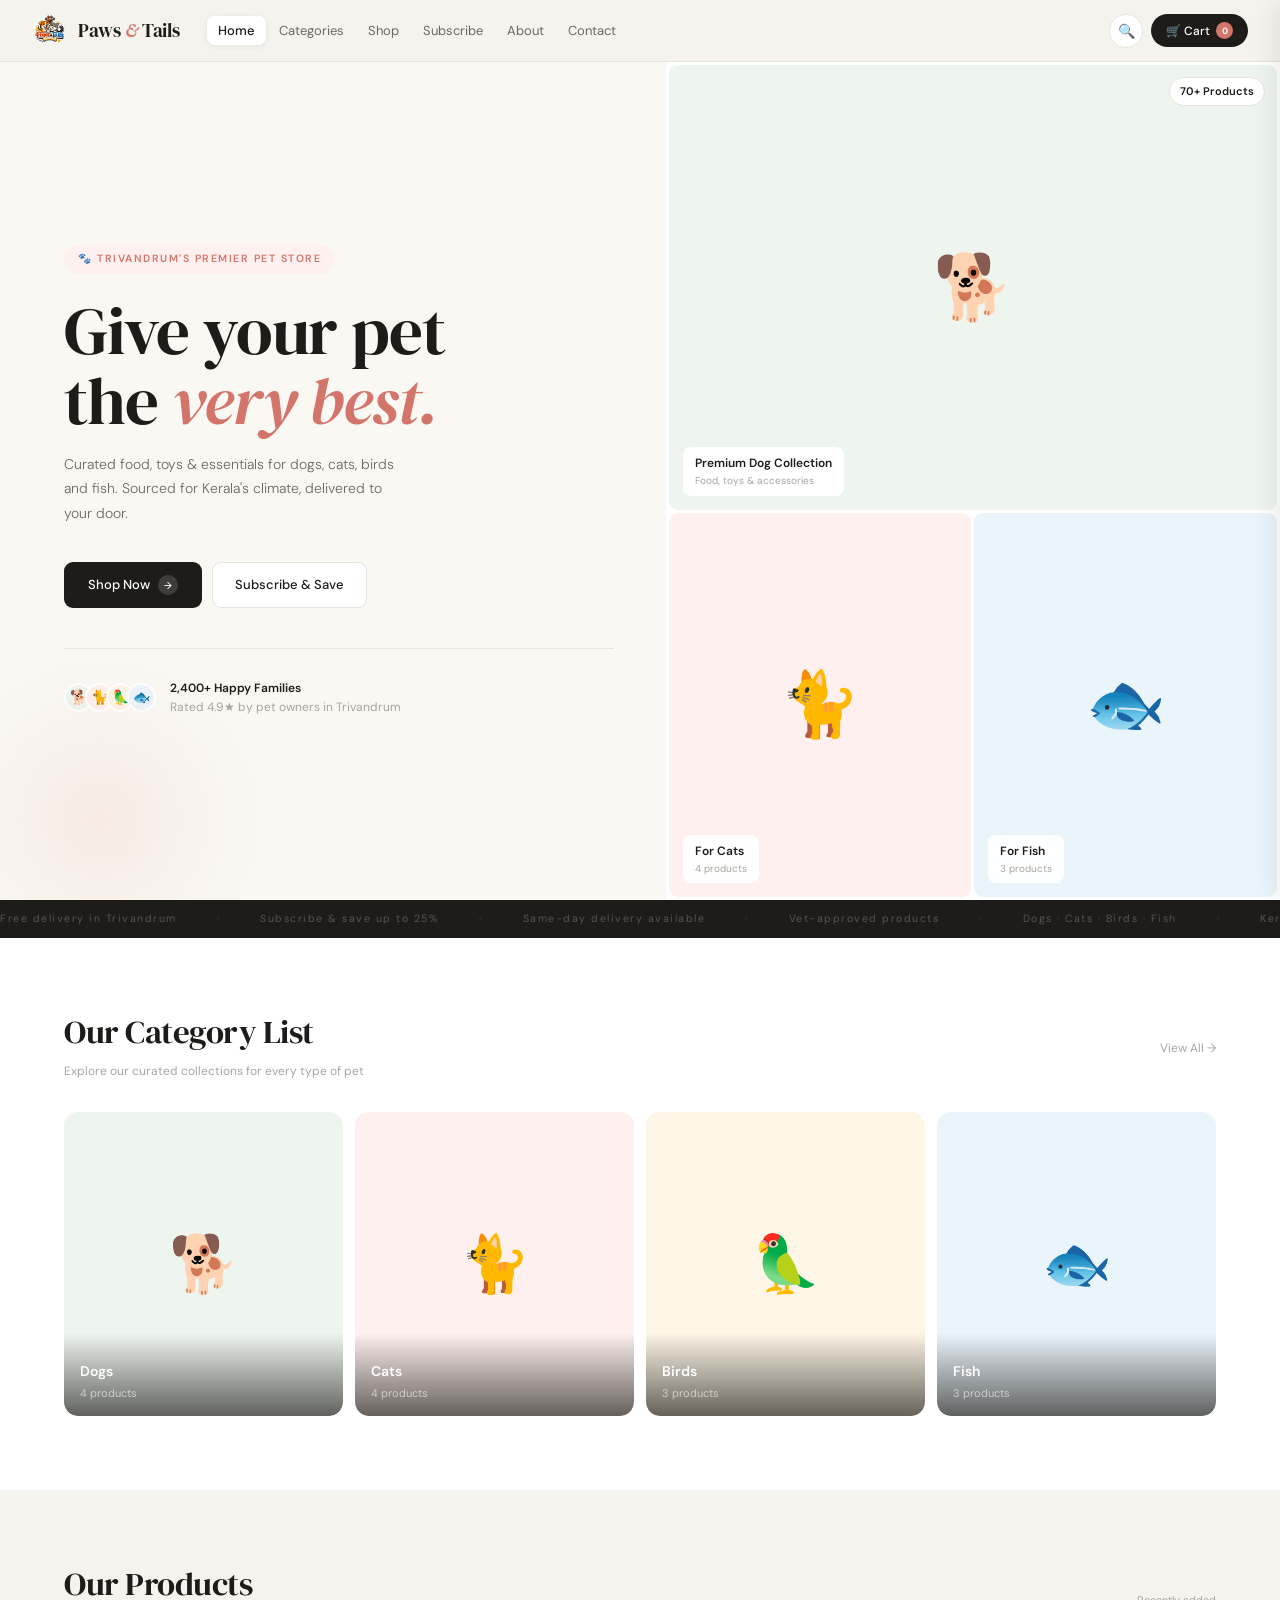
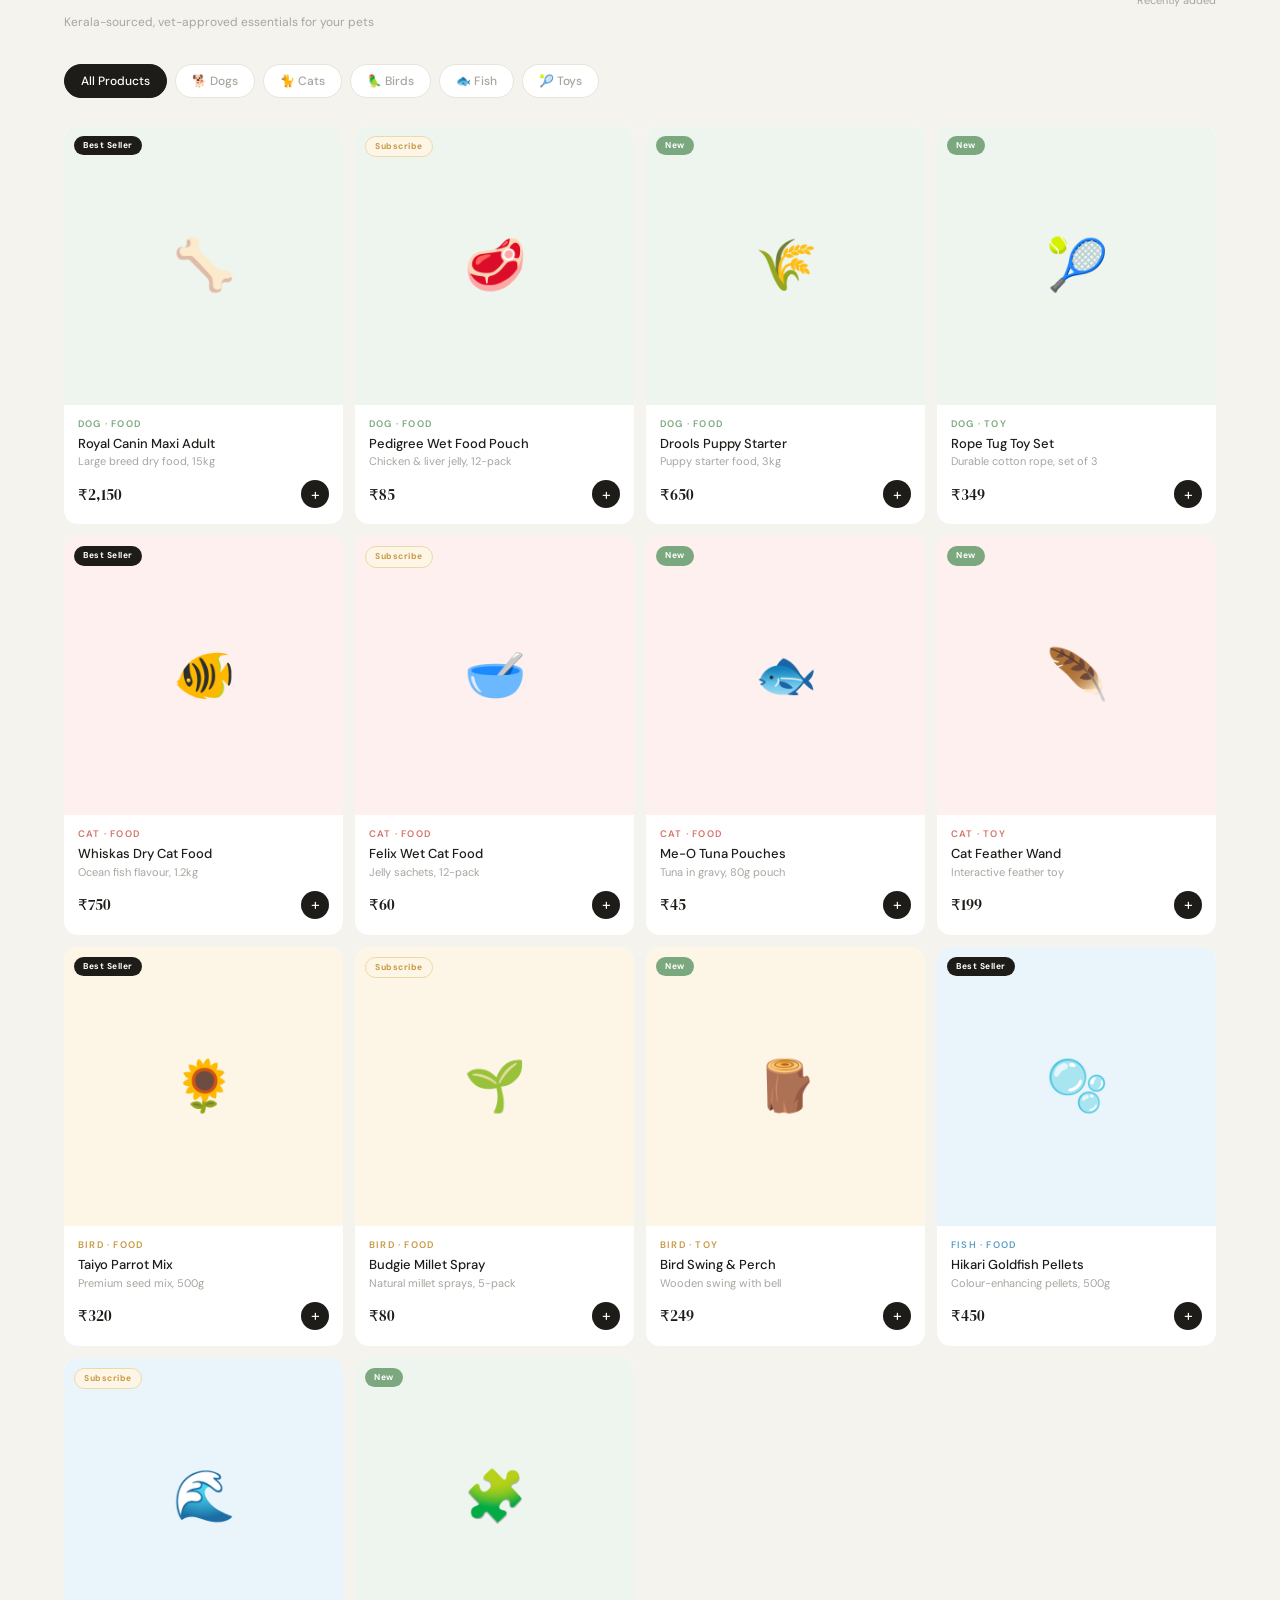
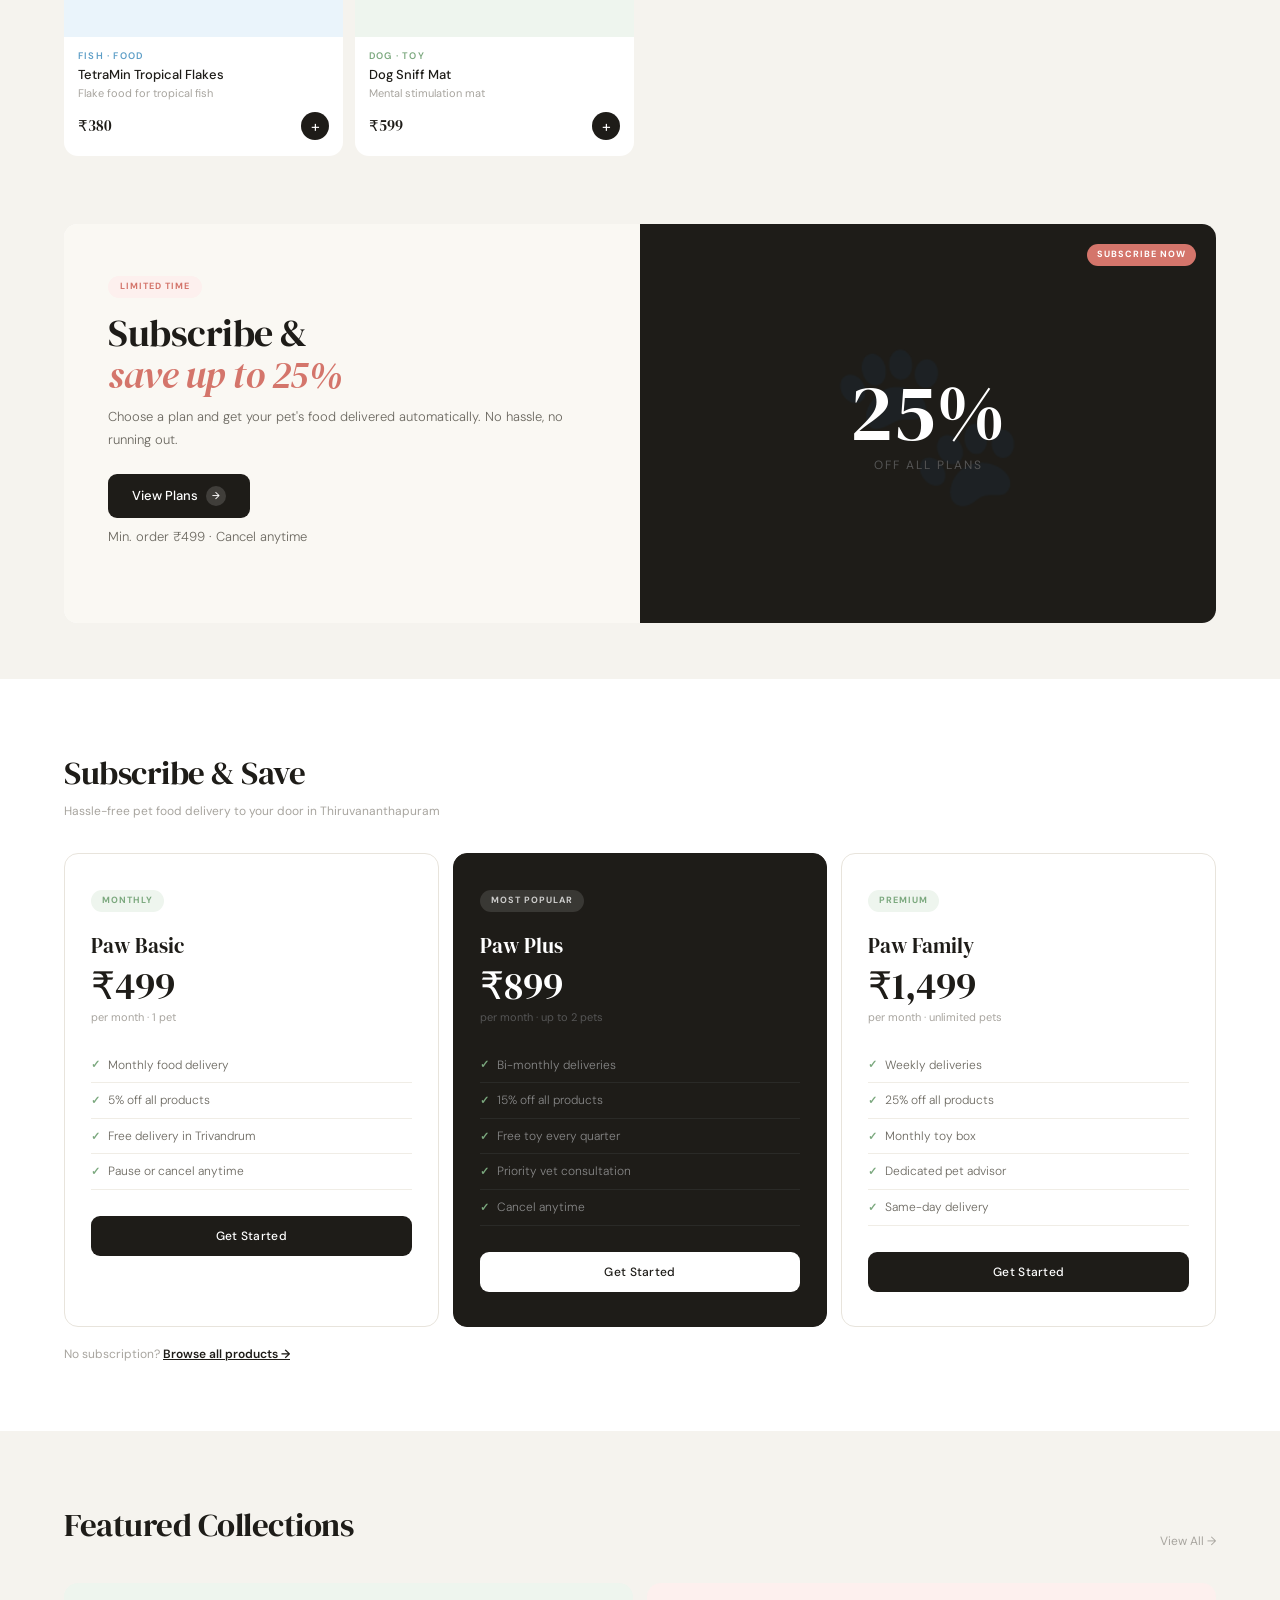
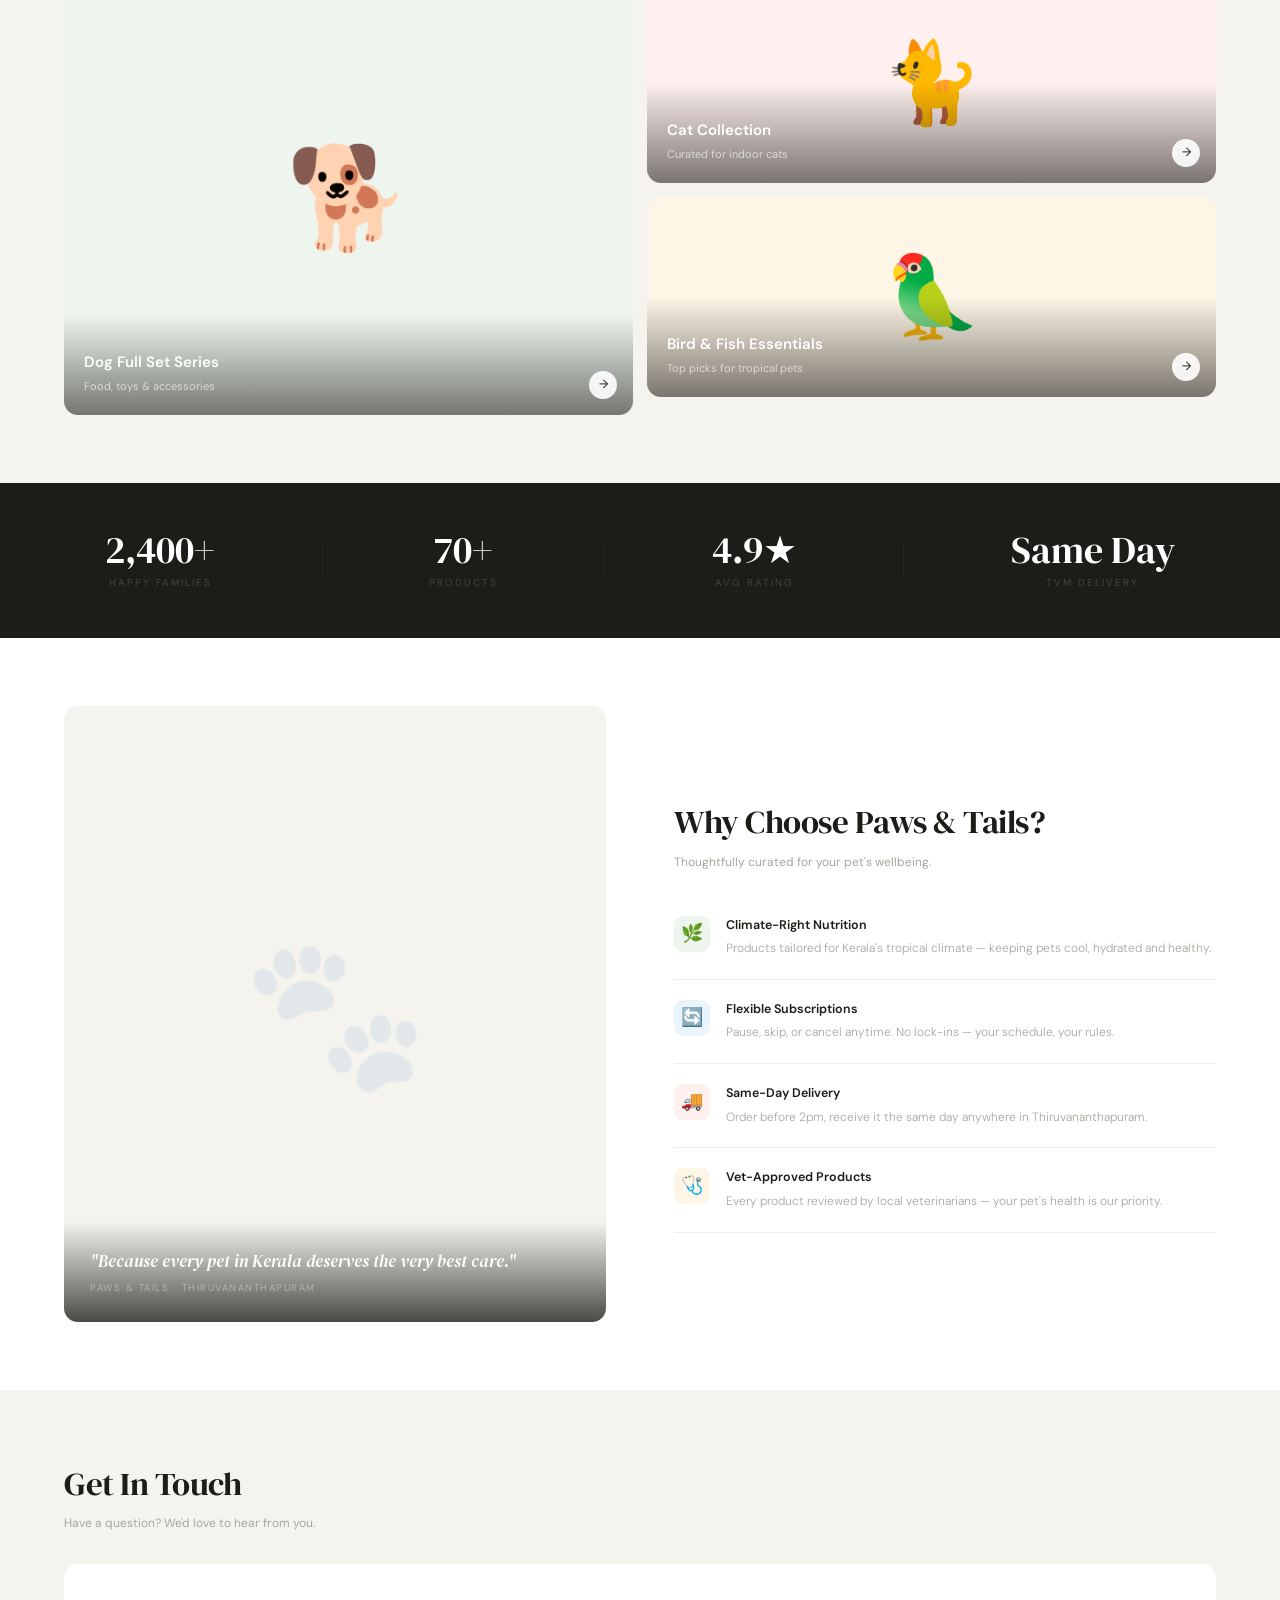
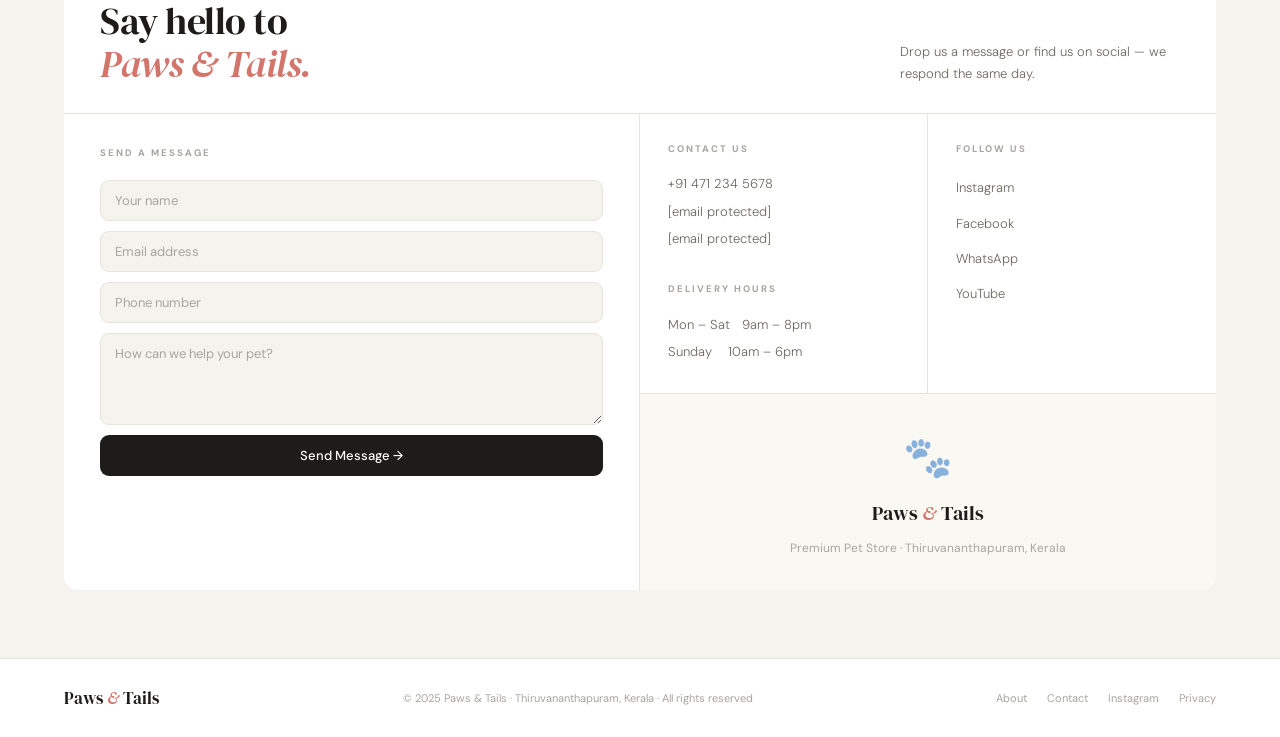
==== commit 2575a267: "Update index.html" ====
--- a/index.html
+++ b/index.html
@@ -5,867 +5,7 @@
 <meta name="viewport" content="width=device-width, initial-scale=1.0">
 <title>Paws &amp; Tails — Premium Pet Store, Trivandrum</title>
 <link href="https://fonts.googleapis.com/css2?family=DM+Sans:ital,opsz,wght@0,9..40,300;0,9..40,400;0,9..40,500;0,9..40,600;1,9..40,300&family=DM+Serif+Display:ital@0;1&display=swap" rel="stylesheet">
-<style>
-/* ══════════════════════════════════════════
-   ROOT
-══════════════════════════════════════════ */
-:root{
-  --bg:#f5f3ee; --bg2:#faf8f3; --white:#fff;
-  --sage:#7ba87e;  --sage-bg:#eef5ee;
-  --sky:#5d9ec7;   --sky-bg:#eaf4fb;
-  --blush:#d4756b; --blush-bg:#fdf0ee;
-  --amber:#c89a45; --amber-bg:#fdf5e6;
-  --lav:#8a76c4;   --lav-bg:#f2eff9;
-  --ink:#1e1c18;   --ink2:#2e2c28; --ink3:#6b6860; --ink4:#a8a59f;
-  --bdr:#e8e4dc;   --bdr2:#f0ede6;
-  --nav-h:62px; --r:14px; --rs:9px;
-}
-*,*::before,*::after{margin:0;padding:0;box-sizing:border-box;}
-html{scroll-behavior:smooth;}
-body{
-  font-family:'DM Sans',sans-serif;
-  background:var(--bg);color:var(--ink);
-  font-size:14px;line-height:1.55;overflow-x:hidden;
-}
-a{text-decoration:none;color:inherit;}
-button{font-family:'DM Sans',sans-serif;cursor:pointer;}
-::-webkit-scrollbar{width:3px;}
-::-webkit-scrollbar-thumb{background:var(--bdr);border-radius:2px;}
-
-/* ══════════════════════════════════════════
-   INTRO SCREEN
-══════════════════════════════════════════ */
-#intro{
-  position:fixed;inset:0;z-index:9999;
-  background:#ffffff;
-  display:flex;align-items:center;justify-content:center;
-  transition:opacity .6s ease;
-}
-#intro.fade-out{
-  opacity:0;
-  pointer-events:none;
-}
-
-/* The video wrapper — starts centred, animates to nav position */
-#intro-logo-wrap{
-  width:240px;
-  display:flex;align-items:center;justify-content:center;
-  transition:
-    width .7s cubic-bezier(.4,0,.2,1),
-    transform .7s cubic-bezier(.4,0,.2,1),
-    top .7s cubic-bezier(.4,0,.2,1),
-    left .7s cubic-bezier(.4,0,.2,1);
-  position:relative;
-}
-
-/* The intro video */
-#intro-video{
-  width:100%;
-  height:auto;
-  display:block;
-  object-fit:contain;
-}
-
-/* Skip button */
-#skip-btn{
-  position:absolute;bottom:32px;right:32px;
-  padding:9px 20px;background:transparent;
-  border:1px solid var(--bdr);border-radius:20px;
-  font-size:12px;color:var(--ink4);cursor:pointer;
-  transition:all .2s;
-}
-#skip-btn:hover{border-color:var(--ink4);color:var(--ink);}
-
-/* ══════════════════════════════════════════
-   SITE WRAPPER — hidden until intro done
-══════════════════════════════════════════ */
-#site{
-  opacity:0;
-  transition:opacity .5s ease;
-}
-#site.visible{opacity:1;}
-
-/* ══════════════════════════════════════════
-   NAVBAR
-══════════════════════════════════════════ */
-#navbar{
-  position:fixed;top:0;left:0;right:0;z-index:600;
-  height:var(--nav-h);
-  background:rgba(245,243,238,.97);
-  backdrop-filter:blur(18px);
-  border-bottom:1px solid var(--bdr);
-  display:flex;align-items:center;
-  padding:0 32px;
-  transition:box-shadow .3s;
-}
-#navbar.scrolled{box-shadow:0 2px 18px rgba(0,0,0,.07);}
-
-/* Logo area — static image + name side by side */
-.nav-logo{
-  flex-shrink:0;margin-right:28px;
-  display:flex;align-items:center;gap:10px;
-  text-decoration:none;cursor:pointer;
-}
-/* ── REPLACE src WITH YOUR LOGO IMAGE FILE PATH ── */
-.nav-logo-img{
-  height:36px;width:auto;
-  object-fit:contain;
-  display:block;flex-shrink:0;
-}
-.nav-logo-text{
-  font-family:'DM Serif Display',serif;
-  font-size:19px;font-weight:400;
-  color:var(--ink);letter-spacing:-.3px;
-  white-space:nowrap;
-}
-.nav-logo-text em{font-style:italic;color:var(--blush);}
-
-.nav-links{display:flex;gap:2px;list-style:none;flex:1;}
-.nav-links a{
-  font-size:13px;font-weight:400;color:var(--ink3);
-  padding:6px 11px;border-radius:8px;white-space:nowrap;
-  transition:color .2s,background .2s;
-}
-.nav-links a:hover{color:var(--ink);background:rgba(0,0,0,.04);}
-.nav-links a.active{
-  color:var(--ink);font-weight:500;
-  background:var(--white);box-shadow:0 1px 6px rgba(0,0,0,.07);
-}
-
-.nav-right{display:flex;align-items:center;gap:8px;margin-left:auto;}
-
-/* Desktop search + cart */
-.nav-search-btn{
-  width:34px;height:34px;border-radius:50%;
-  background:var(--white);border:1px solid var(--bdr);
-  display:flex;align-items:center;justify-content:center;
-  font-size:14px;color:var(--ink3);transition:all .2s;
-}
-.nav-search-btn:hover{border-color:var(--ink4);color:var(--ink);}
-.nav-cart-btn{
-  display:flex;align-items:center;gap:6px;
-  background:var(--ink);color:var(--white);
-  border:none;border-radius:20px;
-  padding:8px 15px;font-size:12px;font-weight:500;transition:background .2s;
-}
-.nav-cart-btn:hover{background:var(--ink2);}
-.nav-badge{
-  background:var(--blush);color:var(--white);border-radius:50%;
-  width:17px;height:17px;display:flex;align-items:center;justify-content:center;
-  font-size:9px;font-weight:700;
-}
-
-/* ── Mobile icon buttons (hidden on desktop) ── */
-.mob-search-icon,.mob-cart-icon{display:none;}
-.mob-search-icon{
-  width:36px;height:36px;border-radius:10px;
-  background:var(--bg);border:1px solid var(--bdr);
-  align-items:center;justify-content:center;
-  font-size:15px;color:var(--ink3);transition:all .2s;
-}
-.mob-search-icon:hover{background:var(--white);border-color:var(--ink4);}
-.mob-cart-icon{
-  position:relative;width:36px;height:36px;border-radius:10px;
-  background:var(--ink);border:none;
-  align-items:center;justify-content:center;
-  font-size:15px;color:var(--white);transition:background .2s;
-}
-.mob-cart-icon:hover{background:var(--blush);}
-.mob-cart-dot{
-  position:absolute;top:-5px;right:-5px;
-  min-width:17px;height:17px;border-radius:9px;padding:0 4px;
-  background:var(--blush);color:var(--white);
-  font-size:9px;font-weight:700;
-  display:flex;align-items:center;justify-content:center;
-  border:2px solid var(--bg);
-}
-
-/* ── Hamburger ── */
-.hamburger{
-  display:none;flex-direction:column;justify-content:center;gap:5px;
-  background:none;border:none;padding:0;width:36px;height:36px;
-}
-.hamburger span{
-  display:block;height:1.5px;background:var(--ink);
-  border-radius:4px;transition:all .3s;transform-origin:center;
-}
-.hamburger span:nth-child(1){width:22px;}
-.hamburger span:nth-child(2){width:16px;}
-.hamburger span:nth-child(3){width:22px;}
-.hamburger.open span:nth-child(1){width:22px;transform:rotate(45deg) translate(4.5px,4.5px);}
-.hamburger.open span:nth-child(2){opacity:0;transform:scaleX(0);}
-.hamburger.open span:nth-child(3){width:22px;transform:rotate(-45deg) translate(4.5px,-4.5px);}
-
-/* ══════════════════════════════════════════
-   MOBILE MENU — slides down from top
-══════════════════════════════════════════ */
-#mob-menu{
-  position:fixed;top:0;left:0;right:0;bottom:0;
-  z-index:590;background:var(--white);
-  transform:translateY(-100%);
-  transition:transform .42s cubic-bezier(.4,0,.2,1);
-  display:flex;flex-direction:column;
-  overflow-y:auto;
-}
-#mob-menu.open{transform:translateY(0);}
-
-/* Header row inside menu */
-.mob-menu-hdr{
-  display:flex;align-items:center;justify-content:space-between;
-  padding:0 24px;height:var(--nav-h);
-  border-bottom:1px solid var(--bdr2);flex-shrink:0;
-}
-.mob-menu-brand{
-  font-family:'DM Serif Display',serif;
-  font-size:19px;font-weight:400;color:var(--ink);
-}
-.mob-menu-brand em{font-style:italic;color:var(--blush);}
-.mob-close-btn{
-  width:34px;height:34px;border-radius:50%;
-  background:var(--bg);border:none;
-  display:flex;align-items:center;justify-content:center;
-  font-size:16px;color:var(--ink4);transition:all .2s;cursor:pointer;
-}
-.mob-close-btn:hover{background:var(--ink);color:var(--white);}
-
-/* Nav links */
-.mob-nav-body{
-  flex:1;padding:8px 24px 20px;
-  display:flex;flex-direction:column;
-}
-.mob-nav-link{
-  display:flex;align-items:center;justify-content:space-between;
-  padding:17px 0;border-bottom:1px solid var(--bdr2);
-  font-family:'DM Serif Display',serif;font-size:26px;font-weight:400;
-  color:var(--ink);text-decoration:none;
-  transition:color .2s,padding-left .25s;
-}
-.mob-nav-link:last-of-type{border-bottom:none;}
-.mob-nav-link:hover{color:var(--blush);padding-left:8px;}
-.mob-nav-arrow{font-size:13px;color:var(--bdr);transition:color .2s,transform .2s;}
-.mob-nav-link:hover .mob-nav-arrow{color:var(--blush);transform:translateX(4px);}
-
-/* Footer of menu */
-.mob-menu-ftr{
-  padding:16px 24px 36px;
-  border-top:1px solid var(--bdr2);
-  display:flex;flex-direction:column;gap:12px;flex-shrink:0;
-}
-.mob-cart-full{
-  display:flex;align-items:center;justify-content:space-between;
-  padding:14px 18px;background:var(--ink);color:var(--white);
-  border:none;border-radius:12px;font-size:13px;font-weight:500;
-  cursor:pointer;transition:background .2s;width:100%;
-}
-.mob-cart-full:hover{background:var(--blush);}
-.mob-cart-full .mcf-right{font-size:11px;color:rgba(255,255,255,.5);}
-.mob-social-row{display:flex;gap:8px;}
-.mob-soc-a{
-  flex:1;padding:10px 8px;border-radius:10px;
-  background:var(--bg);border:1px solid var(--bdr);
-  font-size:11px;font-weight:500;color:var(--ink3);
-  text-align:center;text-decoration:none;display:block;
-  transition:all .2s;
-}
-.mob-soc-a:hover{background:var(--white);border-color:var(--ink4);color:var(--ink);}
-
-/* ══════════════════════════════════════════
-   CART DRAWER
-══════════════════════════════════════════ */
-#cart-ov{
-  position:fixed;inset:0;z-index:700;
-  background:rgba(0,0,0,.22);
-  opacity:0;pointer-events:none;transition:opacity .3s;
-}
-#cart-ov.open{opacity:1;pointer-events:all;}
-#cart-dr{
-  position:fixed;top:0;right:0;bottom:0;z-index:701;
-  width:min(390px,100vw);background:var(--white);
-  transform:translateX(100%);
-  transition:transform .38s cubic-bezier(.4,0,.2,1);
-  display:flex;flex-direction:column;
-  border-radius:var(--r) 0 0 var(--r);overflow:hidden;
-  box-shadow:-4px 0 28px rgba(0,0,0,.09);
-}
-#cart-dr.open{transform:translateX(0);}
-.cdh{
-  display:flex;align-items:center;justify-content:space-between;
-  padding:20px 22px;border-bottom:1px solid var(--bdr);
-}
-.cdh h3{font-family:'DM Serif Display',serif;font-size:18px;}
-.cdh small{font-size:11px;color:var(--ink4);display:block;margin-top:1px;}
-.cdh-x{
-  width:30px;height:30px;border-radius:50%;
-  background:var(--bg);border:none;
-  display:flex;align-items:center;justify-content:center;
-  font-size:13px;color:var(--ink3);transition:all .2s;
-}
-.cdh-x:hover{background:var(--ink);color:var(--white);}
-.cdbody{flex:1;overflow-y:auto;padding:14px 22px;}
-.c-empty{
-  height:100%;display:flex;flex-direction:column;
-  align-items:center;justify-content:center;gap:10px;text-align:center;
-}
-.c-empty .cei{font-size:44px;opacity:.3;}
-.c-empty p{font-size:13px;color:var(--ink4);}
-.citem{
-  display:grid;grid-template-columns:50px 1fr auto;
-  gap:11px;padding:13px 0;border-bottom:1px solid var(--bdr2);align-items:start;
-}
-.citem:last-child{border-bottom:none;}
-.cthumb{
-  width:50px;height:50px;border-radius:var(--rs);
-  display:flex;align-items:center;justify-content:center;font-size:22px;
-}
-.cnm{font-size:13px;font-weight:500;margin-bottom:2px;line-height:1.3;}
-.cmt{font-size:11px;color:var(--ink4);margin-bottom:7px;}
-.cqty{display:flex;align-items:center;gap:7px;}
-.qb{
-  width:22px;height:22px;border-radius:50%;
-  background:var(--bg);border:none;
-  font-size:14px;font-weight:600;
-  display:flex;align-items:center;justify-content:center;transition:background .15s;
-}
-.qb:hover{background:var(--ink);color:var(--white);}
-.qn{font-size:12px;font-weight:600;min-width:15px;text-align:center;}
-.csd{display:flex;flex-direction:column;align-items:flex-end;gap:7px;}
-.cpr{font-size:13px;font-weight:600;}
-.cdel{background:none;border:none;color:var(--bdr);font-size:14px;transition:color .2s;}
-.cdel:hover{color:#e44;}
-.cfoot{padding:16px 22px;border-top:1px solid var(--bdr);background:var(--bg2);}
-.ctr{display:flex;justify-content:space-between;align-items:center;margin-bottom:4px;}
-.ctl{font-size:10px;text-transform:uppercase;letter-spacing:1.2px;color:var(--ink4);}
-.cta{font-family:'DM Serif Display',serif;font-size:22px;}
-.cdeliv{font-size:11px;color:var(--sage);margin-bottom:13px;font-weight:500;}
-.ckbtn{
-  width:100%;padding:13px;border-radius:10px;
-  background:var(--ink);color:var(--white);border:none;
-  font-size:13px;font-weight:500;transition:background .2s;
-}
-.ckbtn:hover{background:var(--ink2);}
-.ccbtn{
-  width:100%;padding:9px;margin-top:7px;border-radius:10px;
-  background:transparent;color:var(--ink4);
-  border:1px solid var(--bdr);font-size:12px;transition:all .2s;
-}
-.ccbtn:hover{border-color:var(--ink4);color:var(--ink);}
-
-/* ══════════════════════════════════════════
-   HERO
-══════════════════════════════════════════ */
-#home{
-  min-height:100vh;padding-top:var(--nav-h);
-  display:grid;grid-template-columns:52% 48%;
-}
-.hero-l{
-  padding:70px 52px 70px 64px;background:var(--bg2);
-  display:flex;flex-direction:column;justify-content:center;
-  position:relative;overflow:hidden;
-}
-.hero-l::after{
-  content:'';position:absolute;width:360px;height:360px;
-  bottom:-100px;left:-80px;
-  background:radial-gradient(circle,rgba(212,117,107,.1) 0%,transparent 65%);
-  pointer-events:none;
-}
-.hero-tag{
-  display:inline-flex;align-items:center;gap:8px;
-  font-size:10.5px;font-weight:600;letter-spacing:1.5px;text-transform:uppercase;
-  color:var(--blush);background:var(--blush-bg);
-  padding:6px 14px;border-radius:20px;margin-bottom:22px;width:fit-content;
-}
-.hero-h1{
-  font-family:'DM Serif Display',serif;
-  font-size:clamp(40px,5.2vw,68px);font-weight:400;
-  line-height:1.05;letter-spacing:-1.2px;margin-bottom:16px;
-}
-.hero-h1 em{font-style:italic;color:var(--blush);}
-.hero-p{
-  font-size:14px;color:var(--ink3);line-height:1.78;
-  max-width:340px;margin-bottom:36px;font-weight:300;
-}
-.hero-btns{display:flex;gap:10px;flex-wrap:wrap;}
-.btn-ink{
-  padding:12px 24px;background:var(--ink);color:var(--white);
-  border:none;border-radius:9px;font-size:13px;font-weight:500;
-  display:inline-flex;align-items:center;gap:8px;transition:background .2s;
-}
-.btn-ink:hover{background:var(--ink2);}
-.btn-ink .arr{
-  width:20px;height:20px;border-radius:50%;
-  background:rgba(255,255,255,.15);
-  display:flex;align-items:center;justify-content:center;font-size:10px;
-}
-.btn-out{
-  padding:12px 22px;background:var(--white);color:var(--ink);
-  border:1px solid var(--bdr);border-radius:9px;
-  font-size:13px;font-weight:500;transition:all .2s;display:inline-block;
-}
-.btn-out:hover{border-color:var(--ink4);}
-.hero-trust{
-  margin-top:40px;padding-top:30px;
-  border-top:1px solid var(--bdr);
-  display:flex;align-items:center;gap:14px;
-}
-.avs{display:flex;}
-.av{
-  width:29px;height:29px;border-radius:50%;
-  border:2px solid var(--white);margin-left:-8px;
-  font-size:14px;display:flex;align-items:center;justify-content:center;
-}
-.av:first-child{margin-left:0;}
-.ttxt{font-size:12px;color:var(--ink4);}
-.ttxt strong{color:var(--ink);font-weight:600;display:block;}
-.hero-r{
-  background:var(--white);
-  display:grid;grid-template-columns:1fr 1fr;
-  grid-template-rows:auto auto;gap:3px;padding:3px;
-}
-.hcell{
-  border-radius:var(--rs);overflow:hidden;
-  display:flex;align-items:center;justify-content:center;
-  position:relative;cursor:pointer;transition:filter .2s;min-height:180px;
-}
-.hcell:hover{filter:brightness(.95);}
-.hcell:hover .hce{transform:scale(1.08);}
-.hcell.sp2{grid-column:1/-1;min-height:240px;}
-.hce{font-size:64px;transition:transform .35s;z-index:1;}
-.hlbl{
-  position:absolute;bottom:14px;left:14px;
-  background:rgba(255,255,255,.92);backdrop-filter:blur(8px);
-  border-radius:8px;padding:7px 12px;
-}
-.hlt{font-size:12px;font-weight:600;}
-.hls{font-size:10px;color:var(--ink4);}
-.hbadge{
-  position:absolute;top:12px;right:12px;
-  background:var(--white);border-radius:20px;
-  padding:5px 10px;font-size:11px;font-weight:600;border:1px solid var(--bdr);
-}
-
-/* ══════════════════════════════════════════
-   TICKER
-══════════════════════════════════════════ */
-.ticker{background:var(--ink);padding:11px 0;overflow:hidden;}
-.ticker-t{display:flex;gap:40px;animation:tick 26s linear infinite;white-space:nowrap;}
-.ticker-t span{font-size:10.5px;font-weight:400;letter-spacing:1.5px;color:#555;flex-shrink:0;}
-@keyframes tick{from{transform:translateX(0)}to{transform:translateX(-50%)}}
-
-/* ══════════════════════════════════════════
-   SECTION HELPERS
-══════════════════════════════════════════ */
-.sec{padding:68px 64px;}
-.sh{margin-bottom:32px;}
-.sh-row{
-  display:flex;align-items:flex-end;justify-content:space-between;
-  flex-wrap:wrap;gap:8px;margin-bottom:4px;
-}
-.sh-ttl{
-  font-family:'DM Serif Display',serif;
-  font-size:clamp(22px,2.6vw,34px);font-weight:400;letter-spacing:-.5px;
-}
-.sh-sub{font-size:12px;color:var(--ink4);margin-top:4px;}
-.sh-lnk{
-  font-size:12px;color:var(--ink4);
-  display:flex;align-items:center;gap:3px;
-  transition:color .2s;white-space:nowrap;
-}
-.sh-lnk:hover{color:var(--ink);}
-
-/* ══════════════════════════════════════════
-   CATEGORIES — ALWAYS 4 IN ONE ROW
-══════════════════════════════════════════ */
-#categories{background:var(--white);}
-.cat-scroll{
-  overflow-x:auto;-webkit-overflow-scrolling:touch;padding-bottom:6px;
-}
-.cat-scroll::-webkit-scrollbar{height:3px;}
-.cat-scroll::-webkit-scrollbar-thumb{background:var(--bdr);}
-.cat-grid{
-  display:grid;
-  grid-template-columns:repeat(4,minmax(150px,1fr));
-  gap:12px;min-width:640px;
-}
-.cat-card{
-  border-radius:var(--r);overflow:hidden;position:relative;
-  aspect-ratio:.92;cursor:pointer;transition:transform .3s,box-shadow .3s;
-}
-.cat-card:hover{transform:translateY(-5px);box-shadow:0 14px 36px rgba(0,0,0,.11);}
-.cat-card:hover .cate{transform:scale(1.12);}
-.cat-bg{width:100%;height:100%;display:flex;align-items:center;justify-content:center;}
-.cate{font-size:56px;transition:transform .4s;}
-.cat-ov{
-  position:absolute;bottom:0;left:0;right:0;
-  padding:28px 16px 14px;
-  background:linear-gradient(transparent,rgba(20,18,14,.65));
-  border-radius:0 0 var(--r) var(--r);
-}
-.cat-nm{font-size:14px;font-weight:600;color:var(--white);}
-.cat-ct{font-size:11px;color:rgba(255,255,255,.6);margin-top:2px;}
-
-/* ══════════════════════════════════════════
-   PRODUCTS — COMPACT 4-COL
-══════════════════════════════════════════ */
-#products{background:var(--bg);}
-.filter-bar{display:flex;gap:8px;margin-bottom:28px;overflow-x:auto;flex-wrap:nowrap;}
-.filter-bar::-webkit-scrollbar{height:0;}
-.fp{
-  padding:8px 16px;border-radius:20px;
-  background:var(--white);border:1px solid var(--bdr);
-  font-size:12px;font-weight:500;color:var(--ink4);
-  white-space:nowrap;transition:all .2s;
-}
-.fp:hover{border-color:var(--ink4);color:var(--ink);}
-.fp.on{background:var(--ink);color:var(--white);border-color:var(--ink);}
-.prod-grid{display:grid;grid-template-columns:repeat(4,1fr);gap:12px;}
-.pcard{
-  background:var(--white);border-radius:var(--r);overflow:hidden;
-  cursor:pointer;transition:transform .25s,box-shadow .25s;
-}
-.pcard:hover{transform:translateY(-4px);box-shadow:0 10px 30px rgba(0,0,0,.09);z-index:2;}
-.pcard:hover .pe{transform:scale(1.09);}
-.pimg{
-  aspect-ratio:1;display:flex;align-items:center;justify-content:center;
-  position:relative;overflow:hidden;
-}
-.pe{font-size:50px;transition:transform .4s cubic-bezier(.25,.46,.45,.94);}
-.pbadge{
-  position:absolute;top:10px;left:10px;
-  font-size:8.5px;font-weight:700;letter-spacing:.5px;
-  padding:3px 9px;border-radius:20px;
-}
-.b-best{background:var(--ink);color:var(--white);}
-.b-new{background:var(--sage);color:var(--white);}
-.b-sub{background:var(--amber-bg);color:var(--amber);border:1px solid #ebd9a8;}
-.pbody{padding:12px 14px 16px;}
-.panim{font-size:9.5px;font-weight:600;letter-spacing:1.2px;text-transform:uppercase;margin-bottom:4px;}
-.pnm{font-size:13px;font-weight:500;line-height:1.3;margin-bottom:2px;}
-.pds{font-size:11px;color:var(--ink4);margin-bottom:10px;line-height:1.45;}
-.pfoot{display:flex;align-items:center;justify-content:space-between;}
-.ppr{font-family:'DM Serif Display',serif;font-size:15px;}
-.padd{
-  width:28px;height:28px;border-radius:50%;
-  background:var(--ink);color:var(--white);border:none;
-  font-size:16px;display:flex;align-items:center;justify-content:center;
-  transition:background .2s;
-}
-.padd:hover{background:var(--blush);}
-
-/* ══════════════════════════════════════════
-   PROMO BANNER
-══════════════════════════════════════════ */
-.promo{
-  background:var(--white);border-radius:var(--r);
-  display:grid;grid-template-columns:1fr 1fr;
-  overflow:hidden;margin:0 64px 56px;
-}
-.promo-l{
-  padding:52px 44px;background:var(--bg2);
-  display:flex;flex-direction:column;justify-content:center;
-}
-.promo-chip{
-  display:inline-block;background:var(--blush-bg);color:var(--blush);
-  font-size:9px;font-weight:700;letter-spacing:1px;text-transform:uppercase;
-  padding:4px 12px;border-radius:20px;margin-bottom:14px;width:fit-content;
-}
-.promo-l h3{
-  font-family:'DM Serif Display',serif;
-  font-size:clamp(26px,3vw,44px);font-weight:400;
-  line-height:1.1;letter-spacing:-.5px;margin-bottom:10px;
-}
-.promo-l h3 em{font-style:italic;color:var(--blush);}
-.promo-l p{font-size:13px;color:var(--ink3);line-height:1.75;margin-bottom:22px;font-weight:300;}
-.promo-note{font-size:11px;color:var(--ink4);margin-top:8px;}
-.promo-r{
-  background:var(--ink);position:relative;overflow:hidden;
-  min-height:260px;display:flex;align-items:center;justify-content:center;
-}
-.promo-r::before{
-  content:'🐾';position:absolute;top:50%;left:50%;
-  transform:translate(-50%,-50%);font-size:160px;opacity:.07;pointer-events:none;
-}
-.promo-pct-w{text-align:center;position:relative;z-index:1;}
-.promo-pct{font-family:'DM Serif Display',serif;font-size:80px;color:var(--white);line-height:1;}
-.promo-pct-s{font-size:12px;color:#555;letter-spacing:2px;text-transform:uppercase;margin-top:4px;}
-.promo-lbl{
-  position:absolute;top:20px;right:20px;
-  background:var(--blush);color:var(--white);
-  font-size:9px;font-weight:700;letter-spacing:1px;text-transform:uppercase;
-  padding:4px 10px;border-radius:20px;
-}
-
-/* ══════════════════════════════════════════
-   SUBSCRIPTION
-══════════════════════════════════════════ */
-#subscription{background:var(--white);}
-.plans{display:grid;grid-template-columns:repeat(3,1fr);gap:14px;}
-.plan{
-  border-radius:var(--r);border:1px solid var(--bdr);padding:34px 26px;
-  background:var(--white);transition:transform .28s,box-shadow .28s;
-}
-.plan:hover{transform:translateY(-4px);box-shadow:0 14px 40px rgba(0,0,0,.09);z-index:2;}
-.plan.star{background:var(--ink);color:var(--white);border-color:var(--ink);}
-.plan-badge{
-  display:inline-block;font-size:9px;font-weight:700;
-  letter-spacing:1px;text-transform:uppercase;
-  padding:4px 11px;border-radius:20px;margin-bottom:18px;
-}
-.plan:not(.star) .plan-badge{background:var(--sage-bg);color:var(--sage);}
-.plan.star .plan-badge{background:rgba(255,255,255,.12);color:rgba(255,255,255,.75);}
-.plan-nm{font-family:'DM Serif Display',serif;font-size:21px;margin-bottom:4px;}
-.plan-pr{font-family:'DM Serif Display',serif;font-size:38px;line-height:1;}
-.plan.star .plan-pr{color:var(--white);}
-.plan-mo{font-size:11px;color:var(--ink4);margin-bottom:22px;margin-top:4px;}
-.plan.star .plan-mo{color:#555;}
-.plan-ul{list-style:none;margin-bottom:26px;}
-.plan-ul li{
-  display:flex;align-items:center;gap:8px;padding:8px 0;
-  border-bottom:1px solid var(--bdr2);
-  font-size:12px;font-weight:300;color:var(--ink3);
-}
-.plan.star .plan-ul li{border-bottom-color:#2a2a27;color:#888;}
-.plan-ul li::before{content:'✓';color:var(--sage);font-weight:700;font-size:11px;flex-shrink:0;}
-.plan-btn{
-  width:100%;padding:12px;border-radius:9px;border:none;
-  font-size:12px;font-weight:500;letter-spacing:.3px;transition:all .2s;
-}
-.plan:not(.star) .plan-btn{background:var(--ink);color:var(--white);}
-.plan:not(.star) .plan-btn:hover{background:var(--blush);}
-.plan.star .plan-btn{background:var(--white);color:var(--ink);}
-.plan.star .plan-btn:hover{background:var(--bg);}
-
-/* ══════════════════════════════════════════
-   FEATURED COLLECTIONS
-══════════════════════════════════════════ */
-#collections{background:var(--bg);}
-.coll-grid{display:grid;grid-template-columns:1fr 1fr;gap:14px;}
-.cc2{
-  border-radius:var(--r);overflow:hidden;position:relative;
-  cursor:pointer;transition:transform .28s;
-}
-.cc2:hover{transform:scale(1.015);}
-.cc2.tall{grid-row:span 2;}
-.ccimg{width:100%;min-height:200px;display:flex;align-items:center;justify-content:center;}
-.cc2.tall .ccimg{min-height:432px;}
-.ccov{
-  position:absolute;bottom:0;left:0;right:0;
-  padding:36px 20px 20px;
-  background:linear-gradient(transparent,rgba(15,13,10,.55));
-}
-.ccov h4{font-size:15px;font-weight:600;color:var(--white);margin-bottom:3px;}
-.ccov p{font-size:11px;color:rgba(255,255,255,.65);}
-.ccarr{
-  position:absolute;bottom:16px;right:16px;
-  width:28px;height:28px;border-radius:50%;
-  background:rgba(255,255,255,.9);
-  display:flex;align-items:center;justify-content:center;
-  font-size:12px;color:var(--ink);
-}
-
-/* ══════════════════════════════════════════
-   STATS BAR
-══════════════════════════════════════════ */
-.stats{
-  background:var(--ink);padding:48px 64px;
-  display:flex;justify-content:space-around;flex-wrap:wrap;gap:24px;align-items:center;
-}
-.si{text-align:center;}
-.si-n{font-family:'DM Serif Display',serif;font-size:38px;color:var(--white);line-height:1;}
-.si-l{font-size:10px;letter-spacing:2px;text-transform:uppercase;color:#444;margin-top:6px;}
-.sdiv{width:1px;height:40px;background:#282520;}
-
-/* ══════════════════════════════════════════
-   ABOUT / WHY
-══════════════════════════════════════════ */
-#about{background:var(--white);}
-.about-g{display:grid;grid-template-columns:1fr 1fr;gap:68px;align-items:center;}
-.about-img{
-  border-radius:var(--r);overflow:hidden;
-  background:var(--bg);aspect-ratio:.88;
-  display:flex;flex-direction:column;justify-content:flex-end;position:relative;
-}
-.about-bg-em{
-  position:absolute;inset:0;display:flex;align-items:center;justify-content:center;
-  font-size:150px;opacity:.08;
-}
-.about-q-box{
-  padding:26px;position:relative;
-  background:linear-gradient(transparent,rgba(10,8,5,.72));
-}
-.about-q{
-  font-family:'DM Serif Display',serif;font-size:17px;font-style:italic;
-  color:var(--white);line-height:1.55;margin-bottom:7px;
-}
-.about-attr{font-size:9.5px;letter-spacing:1.5px;text-transform:uppercase;color:rgba(255,255,255,.4);}
-.why-list{display:flex;flex-direction:column;}
-.wi{display:flex;gap:16px;align-items:flex-start;padding:20px 0;border-bottom:1px solid var(--bdr2);}
-.wi-ico{
-  width:36px;height:36px;border-radius:9px;flex-shrink:0;
-  display:flex;align-items:center;justify-content:center;font-size:18px;
-}
-.wi-ico.sage{background:var(--sage-bg);}
-.wi-ico.sky{background:var(--sky-bg);}
-.wi-ico.blush{background:var(--blush-bg);}
-.wi-ico.amber{background:var(--amber-bg);}
-.wi h4{font-size:12.5px;font-weight:600;margin-bottom:4px;}
-.wi p{font-size:12px;color:var(--ink4);line-height:1.65;font-weight:300;}
-
-/* ══════════════════════════════════════════
-   CONTACT
-══════════════════════════════════════════ */
-#contact{background:var(--bg);}
-.contact-card{background:var(--white);border-radius:var(--r);overflow:hidden;}
-.contact-top{
-  padding:36px 36px 28px;
-  display:flex;justify-content:space-between;align-items:flex-end;
-  flex-wrap:wrap;gap:16px;border-bottom:1px solid var(--bdr);
-}
-.contact-top h2{
-  font-family:'DM Serif Display',serif;
-  font-size:clamp(24px,3vw,40px);font-weight:400;letter-spacing:-.5px;line-height:1.1;
-}
-.contact-top h2 em{font-style:italic;color:var(--blush);}
-.contact-top p{font-size:13px;color:var(--ink3);max-width:280px;line-height:1.7;font-weight:300;}
-
-/* 2-col: form LEFT | contact+social RIGHT */
-.cgrid{display:grid;grid-template-columns:1fr 1fr;}
-.cleft{
-  padding:32px 36px;border-right:1px solid var(--bdr);
-  display:flex;flex-direction:column;gap:6px;
-}
-.cleft h4{
-  font-size:9.5px;font-weight:700;letter-spacing:2px;
-  text-transform:uppercase;color:var(--ink4);margin-bottom:14px;
-}
-.cform{display:flex;flex-direction:column;gap:10px;}
-.cinp{
-  background:var(--bg);border:1px solid var(--bdr);border-radius:9px;
-  padding:11px 14px;font-size:13px;font-family:'DM Sans',sans-serif;
-  color:var(--ink);outline:none;transition:border-color .2s;
-}
-.cinp:focus{border-color:var(--ink4);}
-.cinp::placeholder{color:var(--ink4);}
-.csend{
-  padding:12px;border-radius:9px;background:var(--ink);color:var(--white);
-  border:none;font-size:13px;font-weight:500;transition:background .2s;
-}
-.csend:hover{background:var(--blush);}
-
-.cright{display:flex;flex-direction:column;}
-.cright-top{
-  display:grid;grid-template-columns:1fr 1fr;
-  border-bottom:1px solid var(--bdr);
-}
-.cright-col{padding:28px 28px;}
-.cright-col:first-child{border-right:1px solid var(--bdr);}
-.cright-col h4{
-  font-size:9.5px;font-weight:700;letter-spacing:2px;
-  text-transform:uppercase;color:var(--ink4);margin-bottom:14px;
-}
-.cright-col p,.cright-col a{
-  font-size:13px;color:var(--ink3);line-height:2.1;
-  display:block;font-weight:300;transition:color .2s;
-}
-.cright-col a:hover{color:var(--ink);}
-.soc-link{
-  display:flex;align-items:center;gap:8px;
-  font-size:13px;color:var(--ink3);padding:4px 0;
-  transition:color .2s;font-weight:300;
-}
-.soc-link:hover{color:var(--ink);}
-.soc-dot{width:7px;height:7px;border-radius:50%;flex-shrink:0;}
-.cbrand{
-  flex:1;background:var(--bg2);
-  display:flex;flex-direction:column;align-items:center;justify-content:center;
-  gap:10px;padding:32px;text-align:center;min-height:160px;
-}
-.cbrand-icon{font-size:40px;opacity:.5;}
-.cbrand-name{font-family:'DM Serif Display',serif;font-size:20px;font-weight:400;color:var(--ink);}
-.cbrand-name em{font-style:italic;color:var(--blush);}
-.cbrand-sub{font-size:12px;color:var(--ink4);}
-
-/* ══════════════════════════════════════════
-   FOOTER
-══════════════════════════════════════════ */
-footer{
-  background:var(--white);border-top:1px solid var(--bdr);
-  padding:26px 64px;
-  display:flex;align-items:center;justify-content:space-between;
-  flex-wrap:wrap;gap:12px;
-}
-.fl{font-family:'DM Serif Display',serif;font-size:17px;color:var(--ink);}
-.fl em{font-style:italic;color:var(--blush);}
-.fc{font-size:11px;color:var(--ink4);}
-.flinks{display:flex;gap:20px;}
-.flinks a{font-size:11px;color:var(--ink4);transition:color .2s;}
-.flinks a:hover{color:var(--ink);}
-
-/* ══════════════════════════════════════════
-   TOAST
-══════════════════════════════════════════ */
-#toast{
-  position:fixed;bottom:22px;right:22px;z-index:800;
-  background:var(--ink);color:var(--white);
-  padding:12px 18px;border-radius:10px;
-  font-size:12px;font-weight:500;
-  transform:translateY(60px);opacity:0;pointer-events:none;
-  transition:all .3s;max-width:280px;line-height:1.4;
-  box-shadow:0 4px 24px rgba(0,0,0,.18);
-}
-#toast.show{transform:translateY(0);opacity:1;}
-
-/* ══════════════════════════════════════════
-   SCROLL REVEAL
-══════════════════════════════════════════ */
-.rv{opacity:0;transform:translateY(16px);transition:opacity .55s ease,transform .55s ease;}
-.rv.vis{opacity:1;transform:translateY(0);}
-
-/* ══════════════════════════════════════════
-   RESPONSIVE
-══════════════════════════════════════════ */
-@media(max-width:1100px){
-  .prod-grid{grid-template-columns:repeat(3,1fr);}
-  .about-g{gap:44px;}
-}
-@media(max-width:960px){
-  /* Navbar: hide desktop nav+buttons, show mobile icons */
-  .nav-links{display:none;}
-  .nav-search-btn,.nav-cart-btn{display:none;}
-  .mob-search-icon,.mob-cart-icon{display:flex;}
-  .hamburger{display:flex;}
-  #navbar{padding:0 16px;}
-  .nav-logo{margin-right:auto;}
-  /* Sections */
-  .sec{padding:52px 24px;}
-  .stats{padding:40px 24px;}
-  footer{padding:22px 24px;flex-direction:column;text-align:center;}
-  .promo{margin:0 24px 44px;grid-template-columns:1fr;}
-}
-@media(max-width:768px){
-  #home{grid-template-columns:1fr;}
-  .hero-l{padding:52px 24px;}
-  .hero-r{min-height:240px;}
-  .prod-grid{grid-template-columns:repeat(2,1fr);}
-  .plans{grid-template-columns:1fr;}
-  .about-g{grid-template-columns:1fr;gap:36px;}
-  .coll-grid{grid-template-columns:1fr;}
-  .cc2.tall{grid-row:auto;}
-  .contact-top{flex-direction:column;align-items:flex-start;}
-  /* Contact: stack */
-  .cgrid{grid-template-columns:1fr;}
-  .cleft{border-right:none;border-bottom:1px solid var(--bdr);padding:24px 20px;}
-  .cright-top{grid-template-columns:1fr 1fr;}
-  .cright-col{padding:20px 16px;}
-}
-@media(max-width:480px){
-  .prod-grid{grid-template-columns:repeat(2,1fr);gap:8px;}
-  .hero-btns{flex-direction:column;}
-  .sec{padding:44px 16px;}
-  .promo{margin:0 16px 36px;}
-  .cright-top{grid-template-columns:1fr;}
-  .cright-col:first-child{border-right:none;border-bottom:1px solid var(--bdr);}
-}
-</style>
+<link rel="stylesheet" href="css/styles.css">
 </head>
 <body>
 
@@ -883,7 +23,7 @@
   <div id="intro-logo-wrap">
     <video
       id="intro-video"
-      src="YOUR_LOGO_VIDEO.mp4"
+      src="videos/YOUR_LOGO_VIDEO.mp4"
       autoplay
       muted
       playsinline
@@ -948,7 +88,7 @@
     -->
     <img
       class="nav-logo-img"
-      src="YOUR_LOGO.png"
+      src="images/YOUR_LOGO.png"
       alt="Paws & Tails Logo"
       onerror="this.style.display='none'"
     />
@@ -1327,308 +467,7 @@
 
 <div id="toast"></div>
 
-<!-- ══════════════════════════════════════
-     JAVASCRIPT
-══════════════════════════════════════ -->
-<script data-cfasync="false" src="/cdn-cgi/scripts/5c5dd728/cloudflare-static/email-decode.min.js"></script><script>
-/* ══════════════════════
-   INTRO ANIMATION
-══════════════════════ */
-(function(){
-  const intro = document.getElementById('intro');
-  const video = document.getElementById('intro-video');
-  const site  = document.getElementById('site');
-
-  function finishIntro(){
-    if(video){ video.pause(); }
-    intro.classList.add('fade-out');
-    site.classList.add('visible');
-    setTimeout(()=>{ intro.style.display='none'; }, 700);
-  }
-
-  // Expose to HTML onclick (skip button)
-  window.finishIntro = finishIntro;
-
-  if(video){
-    video.addEventListener('loadedmetadata', ()=>{
-      // Clamp to 5 seconds max
-      video.play().catch(()=>{});
-    });
-
-    // Stop at 5 seconds
-    video.addEventListener('timeupdate', ()=>{
-      if(video.currentTime >= 5){ finishIntro(); }
-    });
-
-    // Also finish if video ends before 5s
-    video.addEventListener('ended', finishIntro);
-
-    // If video can't load, skip after 500ms
-    video.addEventListener('error', ()=>setTimeout(finishIntro, 500));
-
-    // Hard fallback: always proceed after 6s
-    setTimeout(finishIntro, 6000);
-  } else {
-    setTimeout(finishIntro, 300);
-  }
-})();
-
-/* ══════════════════════
-   PRODUCTS DATA
-══════════════════════ */
-const AC = {
-  dog: {bg:'var(--sage-bg)', text:'var(--sage)'},
-  cat: {bg:'var(--blush-bg)',text:'var(--blush)'},
-  bird:{bg:'var(--amber-bg)',text:'var(--amber)'},
-  fish:{bg:'var(--sky-bg)',  text:'var(--sky)'},
-};
-const PRODS = [
-  {id:1, name:'Royal Canin Maxi Adult',   animal:'dog', type:'food',em:'🦴',price:2150,badge:'best',bl:'Best Seller',desc:'Large breed dry food, 15kg'},
-  {id:2, name:'Pedigree Wet Food Pouch',  animal:'dog', type:'food',em:'🥩',price:85,  badge:'sub', bl:'Subscribe',  desc:'Chicken & liver jelly, 12-pack'},
-  {id:3, name:'Drools Puppy Starter',     animal:'dog', type:'food',em:'🌾',price:650, badge:'new', bl:'New',        desc:'Puppy starter food, 3kg'},
-  {id:4, name:'Rope Tug Toy Set',         animal:'dog', type:'toy', em:'🎾',price:349, badge:'new', bl:'New',        desc:'Durable cotton rope, set of 3'},
-  {id:5, name:'Whiskas Dry Cat Food',     animal:'cat', type:'food',em:'🐠',price:750, badge:'best',bl:'Best Seller',desc:'Ocean fish flavour, 1.2kg'},
-  {id:6, name:'Felix Wet Cat Food',       animal:'cat', type:'food',em:'🥣',price:60,  badge:'sub', bl:'Subscribe',  desc:'Jelly sachets, 12-pack'},
-  {id:7, name:'Me-O Tuna Pouches',        animal:'cat', type:'food',em:'🐟',price:45,  badge:'new', bl:'New',        desc:'Tuna in gravy, 80g pouch'},
-  {id:8, name:'Cat Feather Wand',         animal:'cat', type:'toy', em:'🪶',price:199, badge:'new', bl:'New',        desc:'Interactive feather toy'},
-  {id:9, name:'Taiyo Parrot Mix',         animal:'bird',type:'food',em:'🌻',price:320, badge:'best',bl:'Best Seller',desc:'Premium seed mix, 500g'},
-  {id:10,name:'Budgie Millet Spray',      animal:'bird',type:'food',em:'🌱',price:80,  badge:'sub', bl:'Subscribe',  desc:'Natural millet sprays, 5-pack'},
-  {id:11,name:'Bird Swing & Perch',       animal:'bird',type:'toy', em:'🪵',price:249, badge:'new', bl:'New',        desc:'Wooden swing with bell'},
-  {id:12,name:'Hikari Goldfish Pellets',  animal:'fish',type:'food',em:'🫧',price:450, badge:'best',bl:'Best Seller',desc:'Colour-enhancing pellets, 500g'},
-  {id:13,name:'TetraMin Tropical Flakes', animal:'fish',type:'food',em:'🌊',price:380, badge:'sub', bl:'Subscribe',  desc:'Flake food for tropical fish'},
-  {id:14,name:'Dog Sniff Mat',            animal:'dog', type:'toy', em:'🧩',price:599, badge:'new', bl:'New',        desc:'Mental stimulation mat'},
-];
-
-/* ══════════════════════
-   CART
-══════════════════════ */
-let cart = [];
-const fmt = n => '₹' + n.toLocaleString('en-IN');
-
-function addToCart(id){
-  const p = PRODS.find(x=>x.id===id);
-  if(!p) return;
-  const ex = cart.find(x=>x.id===id);
-  if(ex) ex.qty++; else cart.push({...p,qty:1});
-  syncCart();
-  showToast(`✓ ${p.name} added to cart`);
-  openCart();
-}
-function removeFromCart(id){
-  cart = cart.filter(x=>x.id!==id);
-  syncCart(); renderCart();
-}
-function chgQty(id,d){
-  const item = cart.find(x=>x.id===id);
-  if(!item) return;
-  item.qty += d;
-  if(item.qty<=0){ removeFromCart(id); return; }
-  syncCart(); renderCart();
-}
-function syncCart(){
-  const n = cart.reduce((s,x)=>s+x.qty,0);
-  document.getElementById('cart-n').textContent       = n;
-  document.getElementById('mob-cn').textContent       = n;
-  document.getElementById('mob-cart-dot').textContent = n;
-  document.getElementById('cdh-sm').textContent       = `${n} item${n!==1?'s':''}`;
-  renderCart();
-}
-function renderCart(){
-  const body = document.getElementById('cdbody');
-  const foot = document.getElementById('cfoot');
-  if(!cart.length){
-    body.innerHTML=`<div class="c-empty"><div class="cei">🛒</div><p>Your cart is empty</p></div>`;
-    foot.style.display='none'; return;
-  }
-  foot.style.display='block';
-  document.getElementById('ctotal').textContent = fmt(cart.reduce((s,x)=>s+x.price*x.qty,0));
-  body.innerHTML = cart.map(item=>{
-    const col = AC[item.animal]?.bg||'var(--bg)';
-    return `
-    <div class="citem">
-      <div class="cthumb" style="background:${col}">${item.em}</div>
-      <div>
-        <div class="cnm">${item.name}</div>
-        <div class="cmt">${item.desc}</div>
-        <div class="cqty">
-          <button class="qb" onclick="chgQty(${item.id},-1)">−</button>
-          <span class="qn">${item.qty}</span>
-          <button class="qb" onclick="chgQty(${item.id},1)">+</button>
-        </div>
-      </div>
-      <div class="csd">
-        <button class="cdel" onclick="removeFromCart(${item.id})">✕</button>
-        <div class="cpr">${fmt(item.price*item.qty)}</div>
-      </div>
-    </div>`;
-  }).join('');
-}
-function openCart(){
-  document.getElementById('cart-dr').classList.add('open');
-  document.getElementById('cart-ov').classList.add('open');
-  document.body.style.overflow='hidden';
-}
-function closeCart(){
-  document.getElementById('cart-dr').classList.remove('open');
-  document.getElementById('cart-ov').classList.remove('open');
-  document.body.style.overflow='';
-}
-function checkout(){
-  if(!cart.length){ showToast('Cart is empty!'); return; }
-  const t=cart.reduce((s,x)=>s+x.price*x.qty,0);
-  cart=[]; syncCart(); closeCart();
-  showToast(`🎉 Order placed! Total: ${fmt(t)}. We'll call to confirm.`);
-}
-
-/* ══════════════════════
-   PRODUCTS RENDER
-══════════════════════ */
-function renderProds(filter){
-  const list = filter==='all' ? PRODS
-    : filter==='toy' ? PRODS.filter(p=>p.type==='toy')
-    : PRODS.filter(p=>p.animal===filter);
-  const g = document.getElementById('prod-grid');
-  g.innerHTML = list.map(p=>{
-    const col = AC[p.animal]||{bg:'var(--bg)',text:'var(--ink4)'};
-    return `
-    <div class="pcard">
-      <div class="pimg" style="background:${col.bg}">
-        <div class="pe">${p.em}</div>
-        <div class="pbadge b-${p.badge}">${p.bl}</div>
-      </div>
-      <div class="pbody">
-        <div class="panim" style="color:${col.text}">${p.animal} · ${p.type}</div>
-        <div class="pnm">${p.name}</div>
-        <div class="pds">${p.desc}</div>
-        <div class="pfoot">
-          <div class="ppr">${fmt(p.price)}</div>
-          <button class="padd" onclick="addToCart(${p.id})">+</button>
-        </div>
-      </div>
-    </div>`;
-  }).join('');
-  setTimeout(()=>{
-    g.querySelectorAll('.pcard').forEach((el,i)=>{
-      el.style.cssText=`opacity:0;transform:translateY(12px);transition:opacity .3s ${i*30}ms ease,transform .3s ${i*30}ms ease`;
-      requestAnimationFrame(()=>{el.style.opacity='1';el.style.transform='translateY(0)';});
-    });
-  },10);
-}
-function applyF(filter,btn){
-  document.querySelectorAll('.fp').forEach(b=>b.classList.remove('on'));
-  if(btn) btn.classList.add('on');
-  renderProds(filter);
-}
-function jumpFilter(animal){
-  document.getElementById('products').scrollIntoView({behavior:'smooth',block:'start'});
-  setTimeout(()=>{
-    const btn=[...document.querySelectorAll('.fp')].find(b=>b.textContent.toLowerCase().includes(animal));
-    applyF(animal,btn);
-  },500);
-}
-
-/* ══════════════════════
-   SUBSCRIPTION
-══════════════════════ */
-function subPick(plan,price){
-  showToast(`✓ ${plan} plan — ${price}/month selected!`);
-}
-
-/* ══════════════════════
-   CONTACT FORM
-══════════════════════ */
-function sendMsg(){
-  const n=document.getElementById('cn').value.trim();
-  const e=document.getElementById('ce').value.trim();
-  if(!n||!e){ showToast('Please fill name & email.'); return; }
-  ['cn','ce','cp','cm'].forEach(id=>document.getElementById(id).value='');
-  showToast('✉️ Message sent! We\'ll reply within a few hours.');
-}
-
-/* ══════════════════════
-   MOBILE MENU
-══════════════════════ */
-function toggleMob(){
-  const m=document.getElementById('mob-menu');
-  const h=document.getElementById('hbg');
-  const opening=!m.classList.contains('open');
-  m.classList.toggle('open');
-  h.classList.toggle('open');
-  document.body.style.overflow=opening?'hidden':'';
-}
-function closeMob(){
-  document.getElementById('mob-menu').classList.remove('open');
-  document.getElementById('hbg').classList.remove('open');
-  document.body.style.overflow='';
-}
-
-/* ══════════════════════
-   TOAST
-══════════════════════ */
-let tt;
-function showToast(msg){
-  const el=document.getElementById('toast');
-  el.textContent=msg; el.classList.add('show');
-  clearTimeout(tt); tt=setTimeout(()=>el.classList.remove('show'),3000);
-}
-
-/* ══════════════════════
-   TICKER
-══════════════════════ */
-const tData=[
-  'Free delivery in Trivandrum','·','Subscribe & save up to 25%','·',
-  'Same-day delivery available','·','Vet-approved products','·',
-  'Dogs · Cats · Birds · Fish','·','Kerala\'s favourite pet store','·',
-  'Free delivery in Trivandrum','·','Subscribe & save up to 25%','·',
-  'Same-day delivery available','·','Vet-approved products','·',
-  'Dogs · Cats · Birds · Fish','·','Kerala\'s favourite pet store','·',
-];
-document.getElementById('ticker-t').innerHTML=tData.map(t=>`<span>${t}</span>`).join('');
-
-/* ══════════════════════
-   ACTIVE NAV + SMOOTH SCROLL
-══════════════════════ */
-const SECS=['home','categories','products','subscription','collections','about','contact'];
-function updateActive(){
-  const y=window.scrollY+80; let cur='home';
-  SECS.forEach(id=>{ const el=document.getElementById(id); if(el&&el.offsetTop<=y) cur=id; });
-  document.querySelectorAll('.nav-links a').forEach(a=>{
-    a.classList.toggle('active', a.getAttribute('data-section')===cur);
-  });
-}
-window.addEventListener('scroll',()=>{
-  document.getElementById('navbar').classList.toggle('scrolled',window.scrollY>10);
-  updateActive();
-},{passive:true});
-document.querySelectorAll('a[href^="#"]').forEach(a=>{
-  a.addEventListener('click',e=>{
-    const t=document.querySelector(a.getAttribute('href'));
-    if(t){
-      e.preventDefault();
-      const navH=parseInt(getComputedStyle(document.documentElement).getPropertyValue('--nav-h'))||62;
-      window.scrollTo({top:t.getBoundingClientRect().top+window.scrollY-navH,behavior:'smooth'});
-    }
-  });
-});
-
-/* ══════════════════════
-   SCROLL REVEAL
-══════════════════════ */
-const obs=new IntersectionObserver(es=>{
-  es.forEach(e=>{ if(e.isIntersecting) e.target.classList.add('vis'); });
-},{threshold:.1});
-document.querySelectorAll('.rv').forEach(el=>obs.observe(el));
-
-/* ══════════════════════
-   RESIZE
-══════════════════════ */
-window.addEventListener('resize',()=>{ if(window.innerWidth>960) closeMob(); });
-
-/* ══════════════════════
-   INIT
-══════════════════════ */
-renderProds('all');
-updateActive();
-</script>
+
+<script src="js/script.js"></script>
 </body>
 </html>
--- a/css/styles.css
+++ b/css/styles.css
@@ -0,0 +1,859 @@
+/* ══════════════════════════════════════════
+   ROOT
+══════════════════════════════════════════ */
+:root{
+  --bg:#f5f3ee; --bg2:#faf8f3; --white:#fff;
+  --sage:#7ba87e;  --sage-bg:#eef5ee;
+  --sky:#5d9ec7;   --sky-bg:#eaf4fb;
+  --blush:#d4756b; --blush-bg:#fdf0ee;
+  --amber:#c89a45; --amber-bg:#fdf5e6;
+  --lav:#8a76c4;   --lav-bg:#f2eff9;
+  --ink:#1e1c18;   --ink2:#2e2c28; --ink3:#6b6860; --ink4:#a8a59f;
+  --bdr:#e8e4dc;   --bdr2:#f0ede6;
+  --nav-h:62px; --r:14px; --rs:9px;
+}
+*,*::before,*::after{margin:0;padding:0;box-sizing:border-box;}
+html{scroll-behavior:smooth;}
+body{
+  font-family:'DM Sans',sans-serif;
+  background:var(--bg);color:var(--ink);
+  font-size:14px;line-height:1.55;overflow-x:hidden;
+}
+a{text-decoration:none;color:inherit;}
+button{font-family:'DM Sans',sans-serif;cursor:pointer;}
+::-webkit-scrollbar{width:3px;}
+::-webkit-scrollbar-thumb{background:var(--bdr);border-radius:2px;}
+
+/* ══════════════════════════════════════════
+   INTRO SCREEN
+══════════════════════════════════════════ */
+#intro{
+  position:fixed;inset:0;z-index:9999;
+  background:#ffffff;
+  display:flex;align-items:center;justify-content:center;
+  transition:opacity .6s ease;
+}
+#intro.fade-out{
+  opacity:0;
+  pointer-events:none;
+}
+
+/* The video wrapper — starts centred, animates to nav position */
+#intro-logo-wrap{
+  width:240px;
+  display:flex;align-items:center;justify-content:center;
+  transition:
+    width .7s cubic-bezier(.4,0,.2,1),
+    transform .7s cubic-bezier(.4,0,.2,1),
+    top .7s cubic-bezier(.4,0,.2,1),
+    left .7s cubic-bezier(.4,0,.2,1);
+  position:relative;
+}
+
+/* The intro video */
+#intro-video{
+  width:100%;
+  height:auto;
+  display:block;
+  object-fit:contain;
+}
+
+/* Skip button */
+#skip-btn{
+  position:absolute;bottom:32px;right:32px;
+  padding:9px 20px;background:transparent;
+  border:1px solid var(--bdr);border-radius:20px;
+  font-size:12px;color:var(--ink4);cursor:pointer;
+  transition:all .2s;
+}
+#skip-btn:hover{border-color:var(--ink4);color:var(--ink);}
+
+/* ══════════════════════════════════════════
+   SITE WRAPPER — hidden until intro done
+══════════════════════════════════════════ */
+#site{
+  opacity:0;
+  transition:opacity .5s ease;
+}
+#site.visible{opacity:1;}
+
+/* ══════════════════════════════════════════
+   NAVBAR
+══════════════════════════════════════════ */
+#navbar{
+  position:fixed;top:0;left:0;right:0;z-index:600;
+  height:var(--nav-h);
+  background:rgba(245,243,238,.97);
+  backdrop-filter:blur(18px);
+  border-bottom:1px solid var(--bdr);
+  display:flex;align-items:center;
+  padding:0 32px;
+  transition:box-shadow .3s;
+}
+#navbar.scrolled{box-shadow:0 2px 18px rgba(0,0,0,.07);}
+
+/* Logo area — static image + name side by side */
+.nav-logo{
+  flex-shrink:0;margin-right:28px;
+  display:flex;align-items:center;gap:10px;
+  text-decoration:none;cursor:pointer;
+}
+/* ── REPLACE src WITH YOUR LOGO IMAGE FILE PATH ── */
+.nav-logo-img{
+  height:36px;width:auto;
+  object-fit:contain;
+  display:block;flex-shrink:0;
+}
+.nav-logo-text{
+  font-family:'DM Serif Display',serif;
+  font-size:19px;font-weight:400;
+  color:var(--ink);letter-spacing:-.3px;
+  white-space:nowrap;
+}
+.nav-logo-text em{font-style:italic;color:var(--blush);}
+
+.nav-links{display:flex;gap:2px;list-style:none;flex:1;}
+.nav-links a{
+  font-size:13px;font-weight:400;color:var(--ink3);
+  padding:6px 11px;border-radius:8px;white-space:nowrap;
+  transition:color .2s,background .2s;
+}
+.nav-links a:hover{color:var(--ink);background:rgba(0,0,0,.04);}
+.nav-links a.active{
+  color:var(--ink);font-weight:500;
+  background:var(--white);box-shadow:0 1px 6px rgba(0,0,0,.07);
+}
+
+.nav-right{display:flex;align-items:center;gap:8px;margin-left:auto;}
+
+/* Desktop search + cart */
+.nav-search-btn{
+  width:34px;height:34px;border-radius:50%;
+  background:var(--white);border:1px solid var(--bdr);
+  display:flex;align-items:center;justify-content:center;
+  font-size:14px;color:var(--ink3);transition:all .2s;
+}
+.nav-search-btn:hover{border-color:var(--ink4);color:var(--ink);}
+.nav-cart-btn{
+  display:flex;align-items:center;gap:6px;
+  background:var(--ink);color:var(--white);
+  border:none;border-radius:20px;
+  padding:8px 15px;font-size:12px;font-weight:500;transition:background .2s;
+}
+.nav-cart-btn:hover{background:var(--ink2);}
+.nav-badge{
+  background:var(--blush);color:var(--white);border-radius:50%;
+  width:17px;height:17px;display:flex;align-items:center;justify-content:center;
+  font-size:9px;font-weight:700;
+}
+
+/* ── Mobile icon buttons (hidden on desktop) ── */
+.mob-search-icon,.mob-cart-icon{display:none;}
+.mob-search-icon{
+  width:36px;height:36px;border-radius:10px;
+  background:var(--bg);border:1px solid var(--bdr);
+  align-items:center;justify-content:center;
+  font-size:15px;color:var(--ink3);transition:all .2s;
+}
+.mob-search-icon:hover{background:var(--white);border-color:var(--ink4);}
+.mob-cart-icon{
+  position:relative;width:36px;height:36px;border-radius:10px;
+  background:var(--ink);border:none;
+  align-items:center;justify-content:center;
+  font-size:15px;color:var(--white);transition:background .2s;
+}
+.mob-cart-icon:hover{background:var(--blush);}
+.mob-cart-dot{
+  position:absolute;top:-5px;right:-5px;
+  min-width:17px;height:17px;border-radius:9px;padding:0 4px;
+  background:var(--blush);color:var(--white);
+  font-size:9px;font-weight:700;
+  display:flex;align-items:center;justify-content:center;
+  border:2px solid var(--bg);
+}
+
+/* ── Hamburger ── */
+.hamburger{
+  display:none;flex-direction:column;justify-content:center;gap:5px;
+  background:none;border:none;padding:0;width:36px;height:36px;
+}
+.hamburger span{
+  display:block;height:1.5px;background:var(--ink);
+  border-radius:4px;transition:all .3s;transform-origin:center;
+}
+.hamburger span:nth-child(1){width:22px;}
+.hamburger span:nth-child(2){width:16px;}
+.hamburger span:nth-child(3){width:22px;}
+.hamburger.open span:nth-child(1){width:22px;transform:rotate(45deg) translate(4.5px,4.5px);}
+.hamburger.open span:nth-child(2){opacity:0;transform:scaleX(0);}
+.hamburger.open span:nth-child(3){width:22px;transform:rotate(-45deg) translate(4.5px,-4.5px);}
+
+/* ══════════════════════════════════════════
+   MOBILE MENU — slides down from top
+══════════════════════════════════════════ */
+#mob-menu{
+  position:fixed;top:0;left:0;right:0;bottom:0;
+  z-index:590;background:var(--white);
+  transform:translateY(-100%);
+  transition:transform .42s cubic-bezier(.4,0,.2,1);
+  display:flex;flex-direction:column;
+  overflow-y:auto;
+}
+#mob-menu.open{transform:translateY(0);}
+
+/* Header row inside menu */
+.mob-menu-hdr{
+  display:flex;align-items:center;justify-content:space-between;
+  padding:0 24px;height:var(--nav-h);
+  border-bottom:1px solid var(--bdr2);flex-shrink:0;
+}
+.mob-menu-brand{
+  font-family:'DM Serif Display',serif;
+  font-size:19px;font-weight:400;color:var(--ink);
+}
+.mob-menu-brand em{font-style:italic;color:var(--blush);}
+.mob-close-btn{
+  width:34px;height:34px;border-radius:50%;
+  background:var(--bg);border:none;
+  display:flex;align-items:center;justify-content:center;
+  font-size:16px;color:var(--ink4);transition:all .2s;cursor:pointer;
+}
+.mob-close-btn:hover{background:var(--ink);color:var(--white);}
+
+/* Nav links */
+.mob-nav-body{
+  flex:1;padding:8px 24px 20px;
+  display:flex;flex-direction:column;
+}
+.mob-nav-link{
+  display:flex;align-items:center;justify-content:space-between;
+  padding:17px 0;border-bottom:1px solid var(--bdr2);
+  font-family:'DM Serif Display',serif;font-size:26px;font-weight:400;
+  color:var(--ink);text-decoration:none;
+  transition:color .2s,padding-left .25s;
+}
+.mob-nav-link:last-of-type{border-bottom:none;}
+.mob-nav-link:hover{color:var(--blush);padding-left:8px;}
+.mob-nav-arrow{font-size:13px;color:var(--bdr);transition:color .2s,transform .2s;}
+.mob-nav-link:hover .mob-nav-arrow{color:var(--blush);transform:translateX(4px);}
+
+/* Footer of menu */
+.mob-menu-ftr{
+  padding:16px 24px 36px;
+  border-top:1px solid var(--bdr2);
+  display:flex;flex-direction:column;gap:12px;flex-shrink:0;
+}
+.mob-cart-full{
+  display:flex;align-items:center;justify-content:space-between;
+  padding:14px 18px;background:var(--ink);color:var(--white);
+  border:none;border-radius:12px;font-size:13px;font-weight:500;
+  cursor:pointer;transition:background .2s;width:100%;
+}
+.mob-cart-full:hover{background:var(--blush);}
+.mob-cart-full .mcf-right{font-size:11px;color:rgba(255,255,255,.5);}
+.mob-social-row{display:flex;gap:8px;}
+.mob-soc-a{
+  flex:1;padding:10px 8px;border-radius:10px;
+  background:var(--bg);border:1px solid var(--bdr);
+  font-size:11px;font-weight:500;color:var(--ink3);
+  text-align:center;text-decoration:none;display:block;
+  transition:all .2s;
+}
+.mob-soc-a:hover{background:var(--white);border-color:var(--ink4);color:var(--ink);}
+
+/* ══════════════════════════════════════════
+   CART DRAWER
+══════════════════════════════════════════ */
+#cart-ov{
+  position:fixed;inset:0;z-index:700;
+  background:rgba(0,0,0,.22);
+  opacity:0;pointer-events:none;transition:opacity .3s;
+}
+#cart-ov.open{opacity:1;pointer-events:all;}
+#cart-dr{
+  position:fixed;top:0;right:0;bottom:0;z-index:701;
+  width:min(390px,100vw);background:var(--white);
+  transform:translateX(100%);
+  transition:transform .38s cubic-bezier(.4,0,.2,1);
+  display:flex;flex-direction:column;
+  border-radius:var(--r) 0 0 var(--r);overflow:hidden;
+  box-shadow:-4px 0 28px rgba(0,0,0,.09);
+}
+#cart-dr.open{transform:translateX(0);}
+.cdh{
+  display:flex;align-items:center;justify-content:space-between;
+  padding:20px 22px;border-bottom:1px solid var(--bdr);
+}
+.cdh h3{font-family:'DM Serif Display',serif;font-size:18px;}
+.cdh small{font-size:11px;color:var(--ink4);display:block;margin-top:1px;}
+.cdh-x{
+  width:30px;height:30px;border-radius:50%;
+  background:var(--bg);border:none;
+  display:flex;align-items:center;justify-content:center;
+  font-size:13px;color:var(--ink3);transition:all .2s;
+}
+.cdh-x:hover{background:var(--ink);color:var(--white);}
+.cdbody{flex:1;overflow-y:auto;padding:14px 22px;}
+.c-empty{
+  height:100%;display:flex;flex-direction:column;
+  align-items:center;justify-content:center;gap:10px;text-align:center;
+}
+.c-empty .cei{font-size:44px;opacity:.3;}
+.c-empty p{font-size:13px;color:var(--ink4);}
+.citem{
+  display:grid;grid-template-columns:50px 1fr auto;
+  gap:11px;padding:13px 0;border-bottom:1px solid var(--bdr2);align-items:start;
+}
+.citem:last-child{border-bottom:none;}
+.cthumb{
+  width:50px;height:50px;border-radius:var(--rs);
+  display:flex;align-items:center;justify-content:center;font-size:22px;
+}
+.cnm{font-size:13px;font-weight:500;margin-bottom:2px;line-height:1.3;}
+.cmt{font-size:11px;color:var(--ink4);margin-bottom:7px;}
+.cqty{display:flex;align-items:center;gap:7px;}
+.qb{
+  width:22px;height:22px;border-radius:50%;
+  background:var(--bg);border:none;
+  font-size:14px;font-weight:600;
+  display:flex;align-items:center;justify-content:center;transition:background .15s;
+}
+.qb:hover{background:var(--ink);color:var(--white);}
+.qn{font-size:12px;font-weight:600;min-width:15px;text-align:center;}
+.csd{display:flex;flex-direction:column;align-items:flex-end;gap:7px;}
+.cpr{font-size:13px;font-weight:600;}
+.cdel{background:none;border:none;color:var(--bdr);font-size:14px;transition:color .2s;}
+.cdel:hover{color:#e44;}
+.cfoot{padding:16px 22px;border-top:1px solid var(--bdr);background:var(--bg2);}
+.ctr{display:flex;justify-content:space-between;align-items:center;margin-bottom:4px;}
+.ctl{font-size:10px;text-transform:uppercase;letter-spacing:1.2px;color:var(--ink4);}
+.cta{font-family:'DM Serif Display',serif;font-size:22px;}
+.cdeliv{font-size:11px;color:var(--sage);margin-bottom:13px;font-weight:500;}
+.ckbtn{
+  width:100%;padding:13px;border-radius:10px;
+  background:var(--ink);color:var(--white);border:none;
+  font-size:13px;font-weight:500;transition:background .2s;
+}
+.ckbtn:hover{background:var(--ink2);}
+.ccbtn{
+  width:100%;padding:9px;margin-top:7px;border-radius:10px;
+  background:transparent;color:var(--ink4);
+  border:1px solid var(--bdr);font-size:12px;transition:all .2s;
+}
+.ccbtn:hover{border-color:var(--ink4);color:var(--ink);}
+
+/* ══════════════════════════════════════════
+   HERO
+══════════════════════════════════════════ */
+#home{
+  min-height:100vh;padding-top:var(--nav-h);
+  display:grid;grid-template-columns:52% 48%;
+}
+.hero-l{
+  padding:70px 52px 70px 64px;background:var(--bg2);
+  display:flex;flex-direction:column;justify-content:center;
+  position:relative;overflow:hidden;
+}
+.hero-l::after{
+  content:'';position:absolute;width:360px;height:360px;
+  bottom:-100px;left:-80px;
+  background:radial-gradient(circle,rgba(212,117,107,.1) 0%,transparent 65%);
+  pointer-events:none;
+}
+.hero-tag{
+  display:inline-flex;align-items:center;gap:8px;
+  font-size:10.5px;font-weight:600;letter-spacing:1.5px;text-transform:uppercase;
+  color:var(--blush);background:var(--blush-bg);
+  padding:6px 14px;border-radius:20px;margin-bottom:22px;width:fit-content;
+}
+.hero-h1{
+  font-family:'DM Serif Display',serif;
+  font-size:clamp(40px,5.2vw,68px);font-weight:400;
+  line-height:1.05;letter-spacing:-1.2px;margin-bottom:16px;
+}
+.hero-h1 em{font-style:italic;color:var(--blush);}
+.hero-p{
+  font-size:14px;color:var(--ink3);line-height:1.78;
+  max-width:340px;margin-bottom:36px;font-weight:300;
+}
+.hero-btns{display:flex;gap:10px;flex-wrap:wrap;}
+.btn-ink{
+  padding:12px 24px;background:var(--ink);color:var(--white);
+  border:none;border-radius:9px;font-size:13px;font-weight:500;
+  display:inline-flex;align-items:center;gap:8px;transition:background .2s;
+}
+.btn-ink:hover{background:var(--ink2);}
+.btn-ink .arr{
+  width:20px;height:20px;border-radius:50%;
+  background:rgba(255,255,255,.15);
+  display:flex;align-items:center;justify-content:center;font-size:10px;
+}
+.btn-out{
+  padding:12px 22px;background:var(--white);color:var(--ink);
+  border:1px solid var(--bdr);border-radius:9px;
+  font-size:13px;font-weight:500;transition:all .2s;display:inline-block;
+}
+.btn-out:hover{border-color:var(--ink4);}
+.hero-trust{
+  margin-top:40px;padding-top:30px;
+  border-top:1px solid var(--bdr);
+  display:flex;align-items:center;gap:14px;
+}
+.avs{display:flex;}
+.av{
+  width:29px;height:29px;border-radius:50%;
+  border:2px solid var(--white);margin-left:-8px;
+  font-size:14px;display:flex;align-items:center;justify-content:center;
+}
+.av:first-child{margin-left:0;}
+.ttxt{font-size:12px;color:var(--ink4);}
+.ttxt strong{color:var(--ink);font-weight:600;display:block;}
+.hero-r{
+  background:var(--white);
+  display:grid;grid-template-columns:1fr 1fr;
+  grid-template-rows:auto auto;gap:3px;padding:3px;
+}
+.hcell{
+  border-radius:var(--rs);overflow:hidden;
+  display:flex;align-items:center;justify-content:center;
+  position:relative;cursor:pointer;transition:filter .2s;min-height:180px;
+}
+.hcell:hover{filter:brightness(.95);}
+.hcell:hover .hce{transform:scale(1.08);}
+.hcell.sp2{grid-column:1/-1;min-height:240px;}
+.hce{font-size:64px;transition:transform .35s;z-index:1;}
+.hlbl{
+  position:absolute;bottom:14px;left:14px;
+  background:rgba(255,255,255,.92);backdrop-filter:blur(8px);
+  border-radius:8px;padding:7px 12px;
+}
+.hlt{font-size:12px;font-weight:600;}
+.hls{font-size:10px;color:var(--ink4);}
+.hbadge{
+  position:absolute;top:12px;right:12px;
+  background:var(--white);border-radius:20px;
+  padding:5px 10px;font-size:11px;font-weight:600;border:1px solid var(--bdr);
+}
+
+/* ══════════════════════════════════════════
+   TICKER
+══════════════════════════════════════════ */
+.ticker{background:var(--ink);padding:11px 0;overflow:hidden;}
+.ticker-t{display:flex;gap:40px;animation:tick 26s linear infinite;white-space:nowrap;}
+.ticker-t span{font-size:10.5px;font-weight:400;letter-spacing:1.5px;color:#555;flex-shrink:0;}
+@keyframes tick{from{transform:translateX(0)}to{transform:translateX(-50%)}}
+
+/* ══════════════════════════════════════════
+   SECTION HELPERS
+══════════════════════════════════════════ */
+.sec{padding:68px 64px;}
+.sh{margin-bottom:32px;}
+.sh-row{
+  display:flex;align-items:flex-end;justify-content:space-between;
+  flex-wrap:wrap;gap:8px;margin-bottom:4px;
+}
+.sh-ttl{
+  font-family:'DM Serif Display',serif;
+  font-size:clamp(22px,2.6vw,34px);font-weight:400;letter-spacing:-.5px;
+}
+.sh-sub{font-size:12px;color:var(--ink4);margin-top:4px;}
+.sh-lnk{
+  font-size:12px;color:var(--ink4);
+  display:flex;align-items:center;gap:3px;
+  transition:color .2s;white-space:nowrap;
+}
+.sh-lnk:hover{color:var(--ink);}
+
+/* ══════════════════════════════════════════
+   CATEGORIES — ALWAYS 4 IN ONE ROW
+══════════════════════════════════════════ */
+#categories{background:var(--white);}
+.cat-scroll{
+  overflow-x:auto;-webkit-overflow-scrolling:touch;padding-bottom:6px;
+}
+.cat-scroll::-webkit-scrollbar{height:3px;}
+.cat-scroll::-webkit-scrollbar-thumb{background:var(--bdr);}
+.cat-grid{
+  display:grid;
+  grid-template-columns:repeat(4,minmax(150px,1fr));
+  gap:12px;min-width:640px;
+}
+.cat-card{
+  border-radius:var(--r);overflow:hidden;position:relative;
+  aspect-ratio:.92;cursor:pointer;transition:transform .3s,box-shadow .3s;
+}
+.cat-card:hover{transform:translateY(-5px);box-shadow:0 14px 36px rgba(0,0,0,.11);}
+.cat-card:hover .cate{transform:scale(1.12);}
+.cat-bg{width:100%;height:100%;display:flex;align-items:center;justify-content:center;}
+.cate{font-size:56px;transition:transform .4s;}
+.cat-ov{
+  position:absolute;bottom:0;left:0;right:0;
+  padding:28px 16px 14px;
+  background:linear-gradient(transparent,rgba(20,18,14,.65));
+  border-radius:0 0 var(--r) var(--r);
+}
+.cat-nm{font-size:14px;font-weight:600;color:var(--white);}
+.cat-ct{font-size:11px;color:rgba(255,255,255,.6);margin-top:2px;}
+
+/* ══════════════════════════════════════════
+   PRODUCTS — COMPACT 4-COL
+══════════════════════════════════════════ */
+#products{background:var(--bg);}
+.filter-bar{display:flex;gap:8px;margin-bottom:28px;overflow-x:auto;flex-wrap:nowrap;}
+.filter-bar::-webkit-scrollbar{height:0;}
+.fp{
+  padding:8px 16px;border-radius:20px;
+  background:var(--white);border:1px solid var(--bdr);
+  font-size:12px;font-weight:500;color:var(--ink4);
+  white-space:nowrap;transition:all .2s;
+}
+.fp:hover{border-color:var(--ink4);color:var(--ink);}
+.fp.on{background:var(--ink);color:var(--white);border-color:var(--ink);}
+.prod-grid{display:grid;grid-template-columns:repeat(4,1fr);gap:12px;}
+.pcard{
+  background:var(--white);border-radius:var(--r);overflow:hidden;
+  cursor:pointer;transition:transform .25s,box-shadow .25s;
+}
+.pcard:hover{transform:translateY(-4px);box-shadow:0 10px 30px rgba(0,0,0,.09);z-index:2;}
+.pcard:hover .pe{transform:scale(1.09);}
+.pimg{
+  aspect-ratio:1;display:flex;align-items:center;justify-content:center;
+  position:relative;overflow:hidden;
+}
+.pe{font-size:50px;transition:transform .4s cubic-bezier(.25,.46,.45,.94);}
+.pbadge{
+  position:absolute;top:10px;left:10px;
+  font-size:8.5px;font-weight:700;letter-spacing:.5px;
+  padding:3px 9px;border-radius:20px;
+}
+.b-best{background:var(--ink);color:var(--white);}
+.b-new{background:var(--sage);color:var(--white);}
+.b-sub{background:var(--amber-bg);color:var(--amber);border:1px solid #ebd9a8;}
+.pbody{padding:12px 14px 16px;}
+.panim{font-size:9.5px;font-weight:600;letter-spacing:1.2px;text-transform:uppercase;margin-bottom:4px;}
+.pnm{font-size:13px;font-weight:500;line-height:1.3;margin-bottom:2px;}
+.pds{font-size:11px;color:var(--ink4);margin-bottom:10px;line-height:1.45;}
+.pfoot{display:flex;align-items:center;justify-content:space-between;}
+.ppr{font-family:'DM Serif Display',serif;font-size:15px;}
+.padd{
+  width:28px;height:28px;border-radius:50%;
+  background:var(--ink);color:var(--white);border:none;
+  font-size:16px;display:flex;align-items:center;justify-content:center;
+  transition:background .2s;
+}
+.padd:hover{background:var(--blush);}
+
+/* ══════════════════════════════════════════
+   PROMO BANNER
+══════════════════════════════════════════ */
+.promo{
+  background:var(--white);border-radius:var(--r);
+  display:grid;grid-template-columns:1fr 1fr;
+  overflow:hidden;margin:0 64px 56px;
+}
+.promo-l{
+  padding:52px 44px;background:var(--bg2);
+  display:flex;flex-direction:column;justify-content:center;
+}
+.promo-chip{
+  display:inline-block;background:var(--blush-bg);color:var(--blush);
+  font-size:9px;font-weight:700;letter-spacing:1px;text-transform:uppercase;
+  padding:4px 12px;border-radius:20px;margin-bottom:14px;width:fit-content;
+}
+.promo-l h3{
+  font-family:'DM Serif Display',serif;
+  font-size:clamp(26px,3vw,44px);font-weight:400;
+  line-height:1.1;letter-spacing:-.5px;margin-bottom:10px;
+}
+.promo-l h3 em{font-style:italic;color:var(--blush);}
+.promo-l p{font-size:13px;color:var(--ink3);line-height:1.75;margin-bottom:22px;font-weight:300;}
+.promo-note{font-size:11px;color:var(--ink4);margin-top:8px;}
+.promo-r{
+  background:var(--ink);position:relative;overflow:hidden;
+  min-height:260px;display:flex;align-items:center;justify-content:center;
+}
+.promo-r::before{
+  content:'🐾';position:absolute;top:50%;left:50%;
+  transform:translate(-50%,-50%);font-size:160px;opacity:.07;pointer-events:none;
+}
+.promo-pct-w{text-align:center;position:relative;z-index:1;}
+.promo-pct{font-family:'DM Serif Display',serif;font-size:80px;color:var(--white);line-height:1;}
+.promo-pct-s{font-size:12px;color:#555;letter-spacing:2px;text-transform:uppercase;margin-top:4px;}
+.promo-lbl{
+  position:absolute;top:20px;right:20px;
+  background:var(--blush);color:var(--white);
+  font-size:9px;font-weight:700;letter-spacing:1px;text-transform:uppercase;
+  padding:4px 10px;border-radius:20px;
+}
+
+/* ══════════════════════════════════════════
+   SUBSCRIPTION
+══════════════════════════════════════════ */
+#subscription{background:var(--white);}
+.plans{display:grid;grid-template-columns:repeat(3,1fr);gap:14px;}
+.plan{
+  border-radius:var(--r);border:1px solid var(--bdr);padding:34px 26px;
+  background:var(--white);transition:transform .28s,box-shadow .28s;
+}
+.plan:hover{transform:translateY(-4px);box-shadow:0 14px 40px rgba(0,0,0,.09);z-index:2;}
+.plan.star{background:var(--ink);color:var(--white);border-color:var(--ink);}
+.plan-badge{
+  display:inline-block;font-size:9px;font-weight:700;
+  letter-spacing:1px;text-transform:uppercase;
+  padding:4px 11px;border-radius:20px;margin-bottom:18px;
+}
+.plan:not(.star) .plan-badge{background:var(--sage-bg);color:var(--sage);}
+.plan.star .plan-badge{background:rgba(255,255,255,.12);color:rgba(255,255,255,.75);}
+.plan-nm{font-family:'DM Serif Display',serif;font-size:21px;margin-bottom:4px;}
+.plan-pr{font-family:'DM Serif Display',serif;font-size:38px;line-height:1;}
+.plan.star .plan-pr{color:var(--white);}
+.plan-mo{font-size:11px;color:var(--ink4);margin-bottom:22px;margin-top:4px;}
+.plan.star .plan-mo{color:#555;}
+.plan-ul{list-style:none;margin-bottom:26px;}
+.plan-ul li{
+  display:flex;align-items:center;gap:8px;padding:8px 0;
+  border-bottom:1px solid var(--bdr2);
+  font-size:12px;font-weight:300;color:var(--ink3);
+}
+.plan.star .plan-ul li{border-bottom-color:#2a2a27;color:#888;}
+.plan-ul li::before{content:'✓';color:var(--sage);font-weight:700;font-size:11px;flex-shrink:0;}
+.plan-btn{
+  width:100%;padding:12px;border-radius:9px;border:none;
+  font-size:12px;font-weight:500;letter-spacing:.3px;transition:all .2s;
+}
+.plan:not(.star) .plan-btn{background:var(--ink);color:var(--white);}
+.plan:not(.star) .plan-btn:hover{background:var(--blush);}
+.plan.star .plan-btn{background:var(--white);color:var(--ink);}
+.plan.star .plan-btn:hover{background:var(--bg);}
+
+/* ══════════════════════════════════════════
+   FEATURED COLLECTIONS
+══════════════════════════════════════════ */
+#collections{background:var(--bg);}
+.coll-grid{display:grid;grid-template-columns:1fr 1fr;gap:14px;}
+.cc2{
+  border-radius:var(--r);overflow:hidden;position:relative;
+  cursor:pointer;transition:transform .28s;
+}
+.cc2:hover{transform:scale(1.015);}
+.cc2.tall{grid-row:span 2;}
+.ccimg{width:100%;min-height:200px;display:flex;align-items:center;justify-content:center;}
+.cc2.tall .ccimg{min-height:432px;}
+.ccov{
+  position:absolute;bottom:0;left:0;right:0;
+  padding:36px 20px 20px;
+  background:linear-gradient(transparent,rgba(15,13,10,.55));
+}
+.ccov h4{font-size:15px;font-weight:600;color:var(--white);margin-bottom:3px;}
+.ccov p{font-size:11px;color:rgba(255,255,255,.65);}
+.ccarr{
+  position:absolute;bottom:16px;right:16px;
+  width:28px;height:28px;border-radius:50%;
+  background:rgba(255,255,255,.9);
+  display:flex;align-items:center;justify-content:center;
+  font-size:12px;color:var(--ink);
+}
+
+/* ══════════════════════════════════════════
+   STATS BAR
+══════════════════════════════════════════ */
+.stats{
+  background:var(--ink);padding:48px 64px;
+  display:flex;justify-content:space-around;flex-wrap:wrap;gap:24px;align-items:center;
+}
+.si{text-align:center;}
+.si-n{font-family:'DM Serif Display',serif;font-size:38px;color:var(--white);line-height:1;}
+.si-l{font-size:10px;letter-spacing:2px;text-transform:uppercase;color:#444;margin-top:6px;}
+.sdiv{width:1px;height:40px;background:#282520;}
+
+/* ══════════════════════════════════════════
+   ABOUT / WHY
+══════════════════════════════════════════ */
+#about{background:var(--white);}
+.about-g{display:grid;grid-template-columns:1fr 1fr;gap:68px;align-items:center;}
+.about-img{
+  border-radius:var(--r);overflow:hidden;
+  background:var(--bg);aspect-ratio:.88;
+  display:flex;flex-direction:column;justify-content:flex-end;position:relative;
+}
+.about-bg-em{
+  position:absolute;inset:0;display:flex;align-items:center;justify-content:center;
+  font-size:150px;opacity:.08;
+}
+.about-q-box{
+  padding:26px;position:relative;
+  background:linear-gradient(transparent,rgba(10,8,5,.72));
+}
+.about-q{
+  font-family:'DM Serif Display',serif;font-size:17px;font-style:italic;
+  color:var(--white);line-height:1.55;margin-bottom:7px;
+}
+.about-attr{font-size:9.5px;letter-spacing:1.5px;text-transform:uppercase;color:rgba(255,255,255,.4);}
+.why-list{display:flex;flex-direction:column;}
+.wi{display:flex;gap:16px;align-items:flex-start;padding:20px 0;border-bottom:1px solid var(--bdr2);}
+.wi-ico{
+  width:36px;height:36px;border-radius:9px;flex-shrink:0;
+  display:flex;align-items:center;justify-content:center;font-size:18px;
+}
+.wi-ico.sage{background:var(--sage-bg);}
+.wi-ico.sky{background:var(--sky-bg);}
+.wi-ico.blush{background:var(--blush-bg);}
+.wi-ico.amber{background:var(--amber-bg);}
+.wi h4{font-size:12.5px;font-weight:600;margin-bottom:4px;}
+.wi p{font-size:12px;color:var(--ink4);line-height:1.65;font-weight:300;}
+
+/* ══════════════════════════════════════════
+   CONTACT
+══════════════════════════════════════════ */
+#contact{background:var(--bg);}
+.contact-card{background:var(--white);border-radius:var(--r);overflow:hidden;}
+.contact-top{
+  padding:36px 36px 28px;
+  display:flex;justify-content:space-between;align-items:flex-end;
+  flex-wrap:wrap;gap:16px;border-bottom:1px solid var(--bdr);
+}
+.contact-top h2{
+  font-family:'DM Serif Display',serif;
+  font-size:clamp(24px,3vw,40px);font-weight:400;letter-spacing:-.5px;line-height:1.1;
+}
+.contact-top h2 em{font-style:italic;color:var(--blush);}
+.contact-top p{font-size:13px;color:var(--ink3);max-width:280px;line-height:1.7;font-weight:300;}
+
+/* 2-col: form LEFT | contact+social RIGHT */
+.cgrid{display:grid;grid-template-columns:1fr 1fr;}
+.cleft{
+  padding:32px 36px;border-right:1px solid var(--bdr);
+  display:flex;flex-direction:column;gap:6px;
+}
+.cleft h4{
+  font-size:9.5px;font-weight:700;letter-spacing:2px;
+  text-transform:uppercase;color:var(--ink4);margin-bottom:14px;
+}
+.cform{display:flex;flex-direction:column;gap:10px;}
+.cinp{
+  background:var(--bg);border:1px solid var(--bdr);border-radius:9px;
+  padding:11px 14px;font-size:13px;font-family:'DM Sans',sans-serif;
+  color:var(--ink);outline:none;transition:border-color .2s;
+}
+.cinp:focus{border-color:var(--ink4);}
+.cinp::placeholder{color:var(--ink4);}
+.csend{
+  padding:12px;border-radius:9px;background:var(--ink);color:var(--white);
+  border:none;font-size:13px;font-weight:500;transition:background .2s;
+}
+.csend:hover{background:var(--blush);}
+
+.cright{display:flex;flex-direction:column;}
+.cright-top{
+  display:grid;grid-template-columns:1fr 1fr;
+  border-bottom:1px solid var(--bdr);
+}
+.cright-col{padding:28px 28px;}
+.cright-col:first-child{border-right:1px solid var(--bdr);}
+.cright-col h4{
+  font-size:9.5px;font-weight:700;letter-spacing:2px;
+  text-transform:uppercase;color:var(--ink4);margin-bottom:14px;
+}
+.cright-col p,.cright-col a{
+  font-size:13px;color:var(--ink3);line-height:2.1;
+  display:block;font-weight:300;transition:color .2s;
+}
+.cright-col a:hover{color:var(--ink);}
+.soc-link{
+  display:flex;align-items:center;gap:8px;
+  font-size:13px;color:var(--ink3);padding:4px 0;
+  transition:color .2s;font-weight:300;
+}
+.soc-link:hover{color:var(--ink);}
+.soc-dot{width:7px;height:7px;border-radius:50%;flex-shrink:0;}
+.cbrand{
+  flex:1;background:var(--bg2);
+  display:flex;flex-direction:column;align-items:center;justify-content:center;
+  gap:10px;padding:32px;text-align:center;min-height:160px;
+}
+.cbrand-icon{font-size:40px;opacity:.5;}
+.cbrand-name{font-family:'DM Serif Display',serif;font-size:20px;font-weight:400;color:var(--ink);}
+.cbrand-name em{font-style:italic;color:var(--blush);}
+.cbrand-sub{font-size:12px;color:var(--ink4);}
+
+/* ══════════════════════════════════════════
+   FOOTER
+══════════════════════════════════════════ */
+footer{
+  background:var(--white);border-top:1px solid var(--bdr);
+  padding:26px 64px;
+  display:flex;align-items:center;justify-content:space-between;
+  flex-wrap:wrap;gap:12px;
+}
+.fl{font-family:'DM Serif Display',serif;font-size:17px;color:var(--ink);}
+.fl em{font-style:italic;color:var(--blush);}
+.fc{font-size:11px;color:var(--ink4);}
+.flinks{display:flex;gap:20px;}
+.flinks a{font-size:11px;color:var(--ink4);transition:color .2s;}
+.flinks a:hover{color:var(--ink);}
+
+/* ══════════════════════════════════════════
+   TOAST
+══════════════════════════════════════════ */
+#toast{
+  position:fixed;bottom:22px;right:22px;z-index:800;
+  background:var(--ink);color:var(--white);
+  padding:12px 18px;border-radius:10px;
+  font-size:12px;font-weight:500;
+  transform:translateY(60px);opacity:0;pointer-events:none;
+  transition:all .3s;max-width:280px;line-height:1.4;
+  box-shadow:0 4px 24px rgba(0,0,0,.18);
+}
+#toast.show{transform:translateY(0);opacity:1;}
+
+/* ══════════════════════════════════════════
+   SCROLL REVEAL
+══════════════════════════════════════════ */
+.rv{opacity:0;transform:translateY(16px);transition:opacity .55s ease,transform .55s ease;}
+.rv.vis{opacity:1;transform:translateY(0);}
+
+/* ══════════════════════════════════════════
+   RESPONSIVE
+══════════════════════════════════════════ */
+@media(max-width:1100px){
+  .prod-grid{grid-template-columns:repeat(3,1fr);}
+  .about-g{gap:44px;}
+}
+@media(max-width:960px){
+  /* Navbar: hide desktop nav+buttons, show mobile icons */
+  .nav-links{display:none;}
+  .nav-search-btn,.nav-cart-btn{display:none;}
+  .mob-search-icon,.mob-cart-icon{display:flex;}
+  .hamburger{display:flex;}
+  #navbar{padding:0 16px;}
+  .nav-logo{margin-right:auto;}
+  /* Sections */
+  .sec{padding:52px 24px;}
+  .stats{padding:40px 24px;}
+  footer{padding:22px 24px;flex-direction:column;text-align:center;}
+  .promo{margin:0 24px 44px;grid-template-columns:1fr;}
+}
+@media(max-width:768px){
+  #home{grid-template-columns:1fr;}
+  .hero-l{padding:52px 24px;}
+  .hero-r{min-height:240px;}
+  .prod-grid{grid-template-columns:repeat(2,1fr);}
+  .plans{grid-template-columns:1fr;}
+  .about-g{grid-template-columns:1fr;gap:36px;}
+  .coll-grid{grid-template-columns:1fr;}
+  .cc2.tall{grid-row:auto;}
+  .contact-top{flex-direction:column;align-items:flex-start;}
+  /* Contact: stack */
+  .cgrid{grid-template-columns:1fr;}
+  .cleft{border-right:none;border-bottom:1px solid var(--bdr);padding:24px 20px;}
+  .cright-top{grid-template-columns:1fr 1fr;}
+  .cright-col{padding:20px 16px;}
+}
+@media(max-width:480px){
+  .prod-grid{grid-template-columns:repeat(2,1fr);gap:8px;}
+  .hero-btns{flex-direction:column;}
+  .sec{padding:44px 16px;}
+  .promo{margin:0 16px 36px;}
+  .cright-top{grid-template-columns:1fr;}
+  .cright-col:first-child{border-right:none;border-bottom:1px solid var(--bdr);}
+}
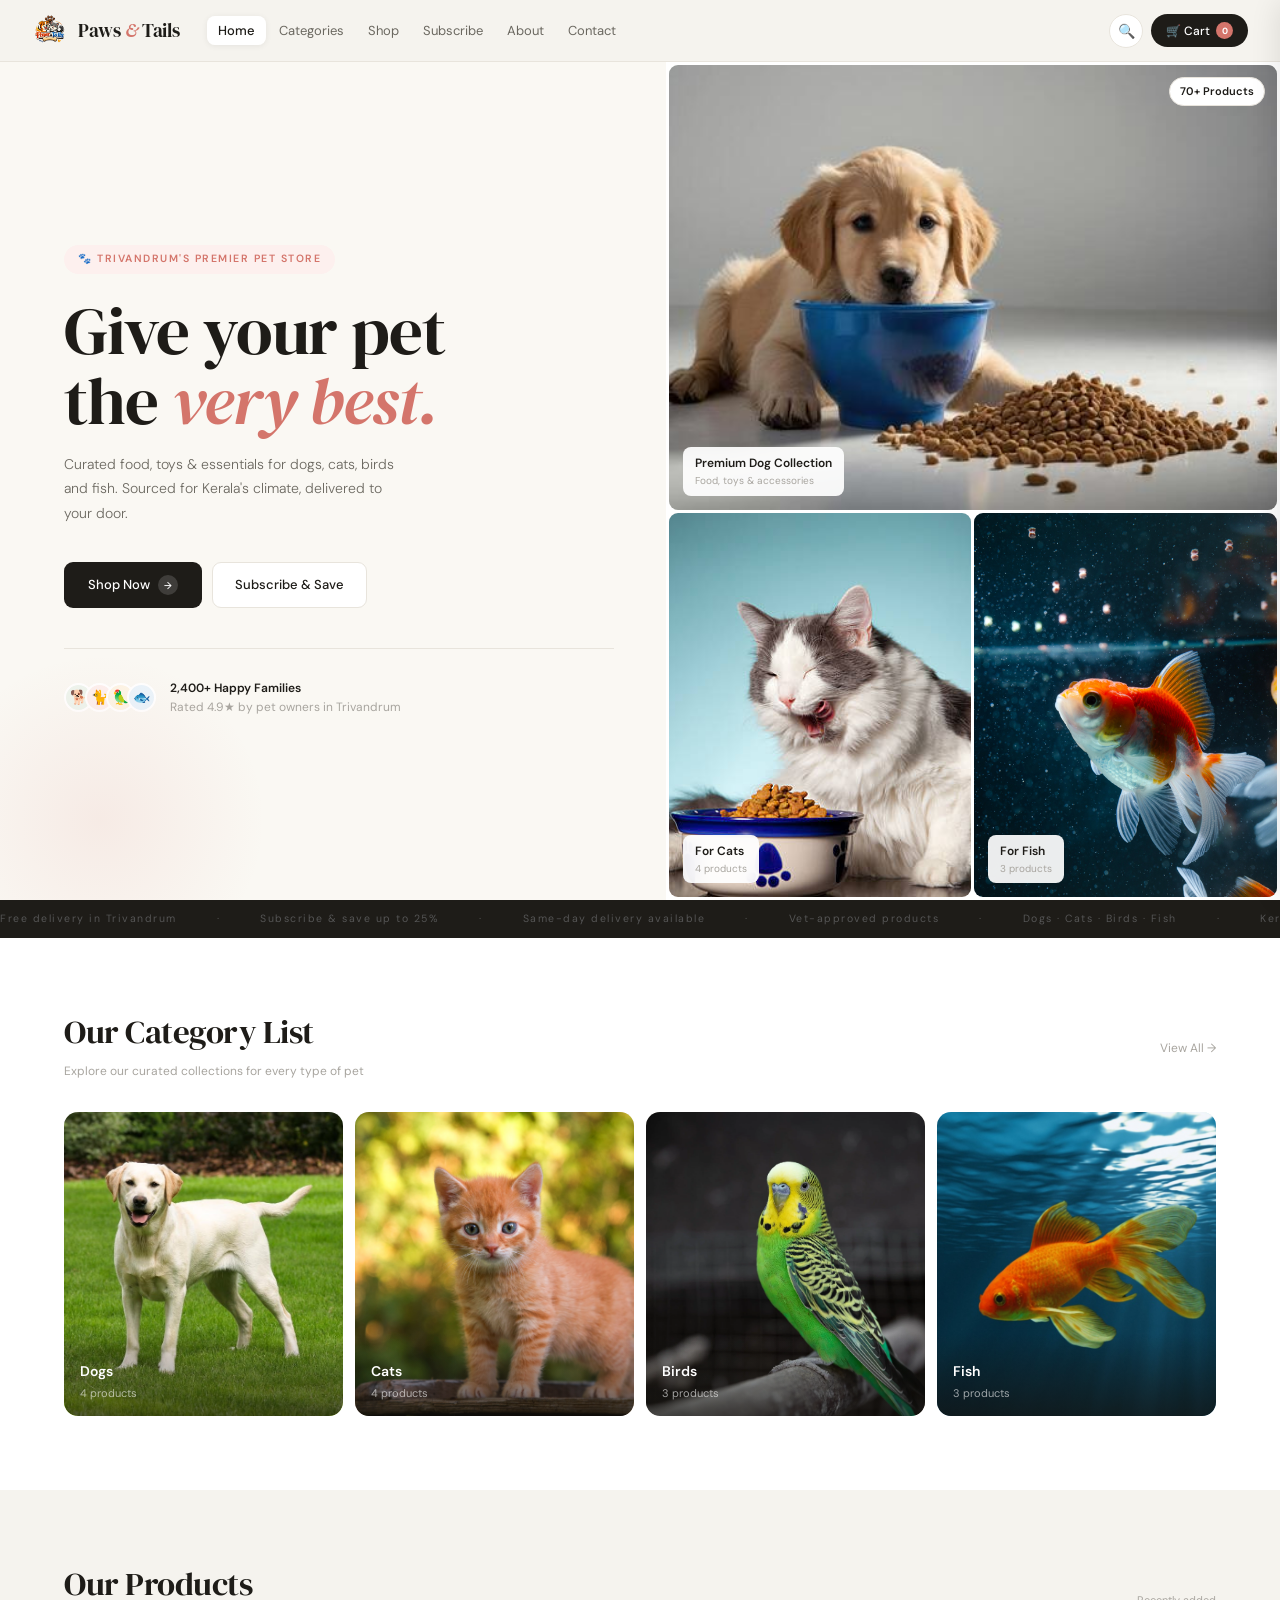
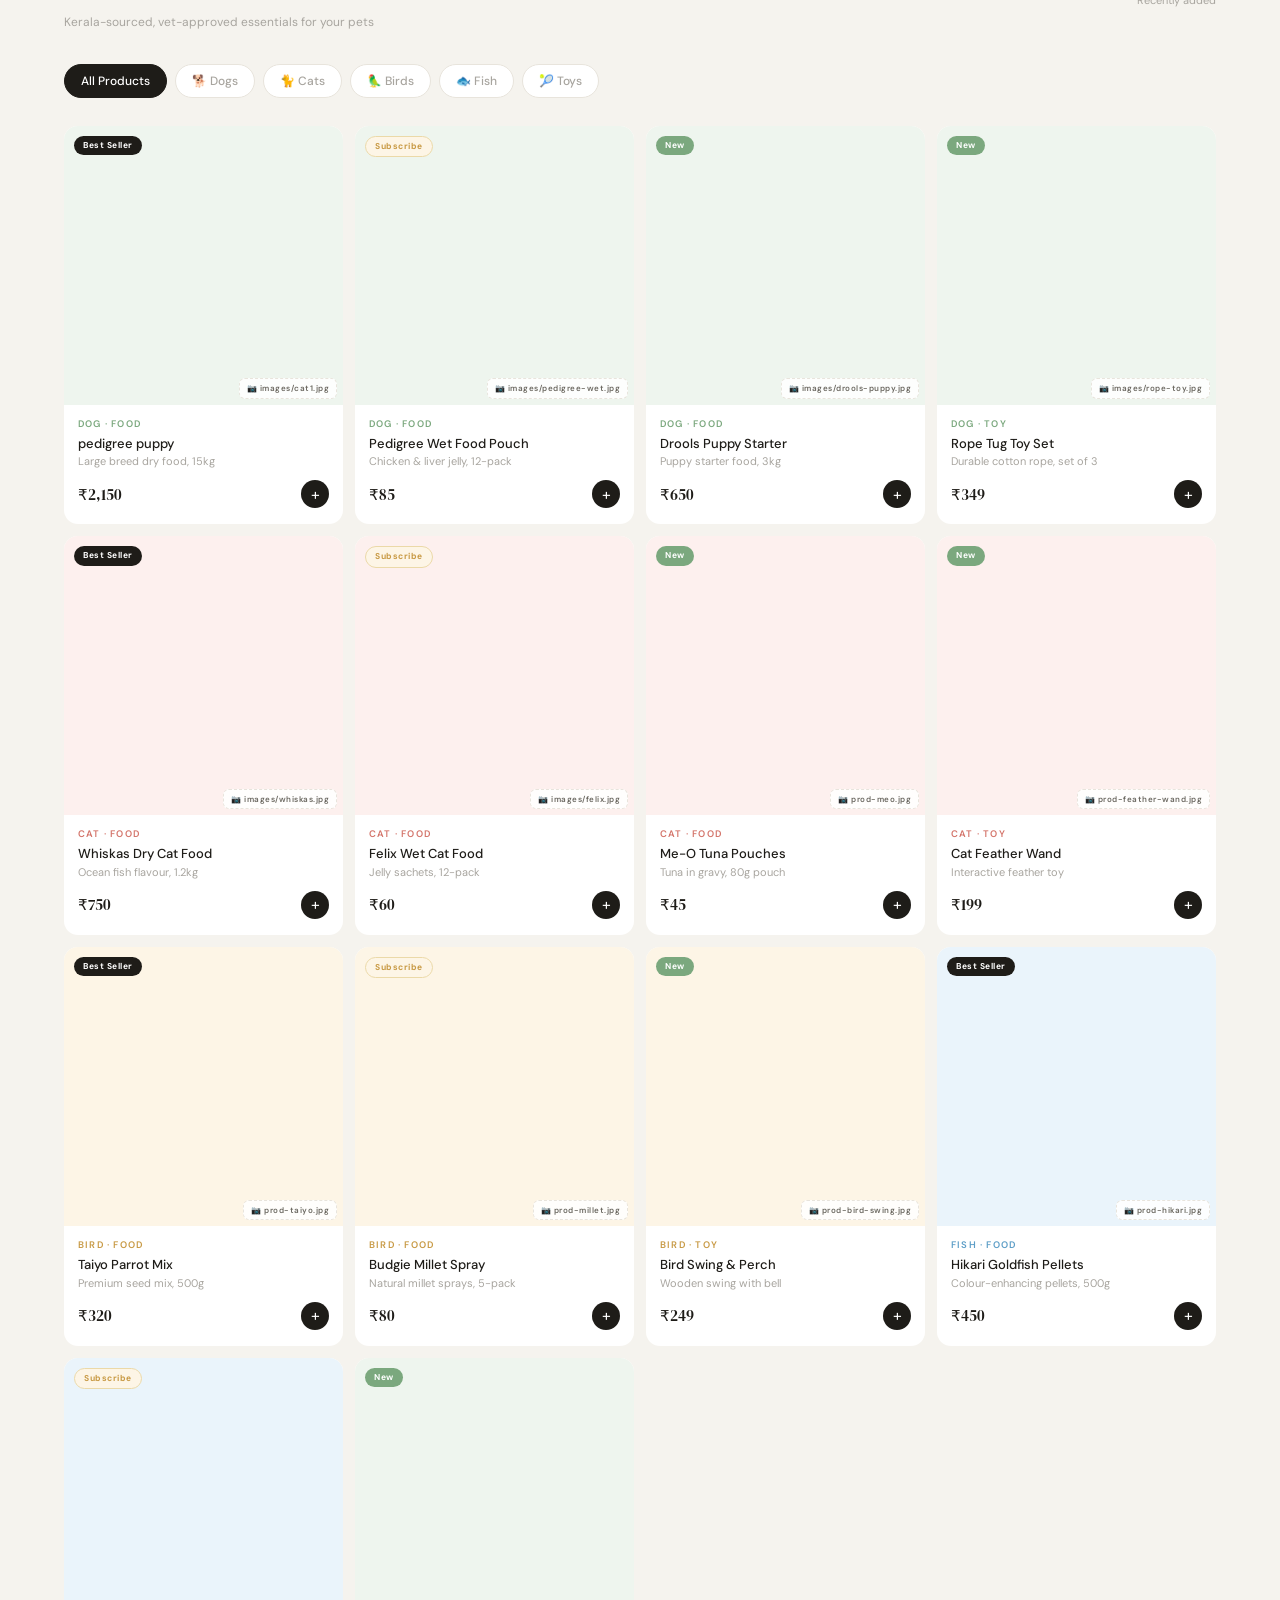
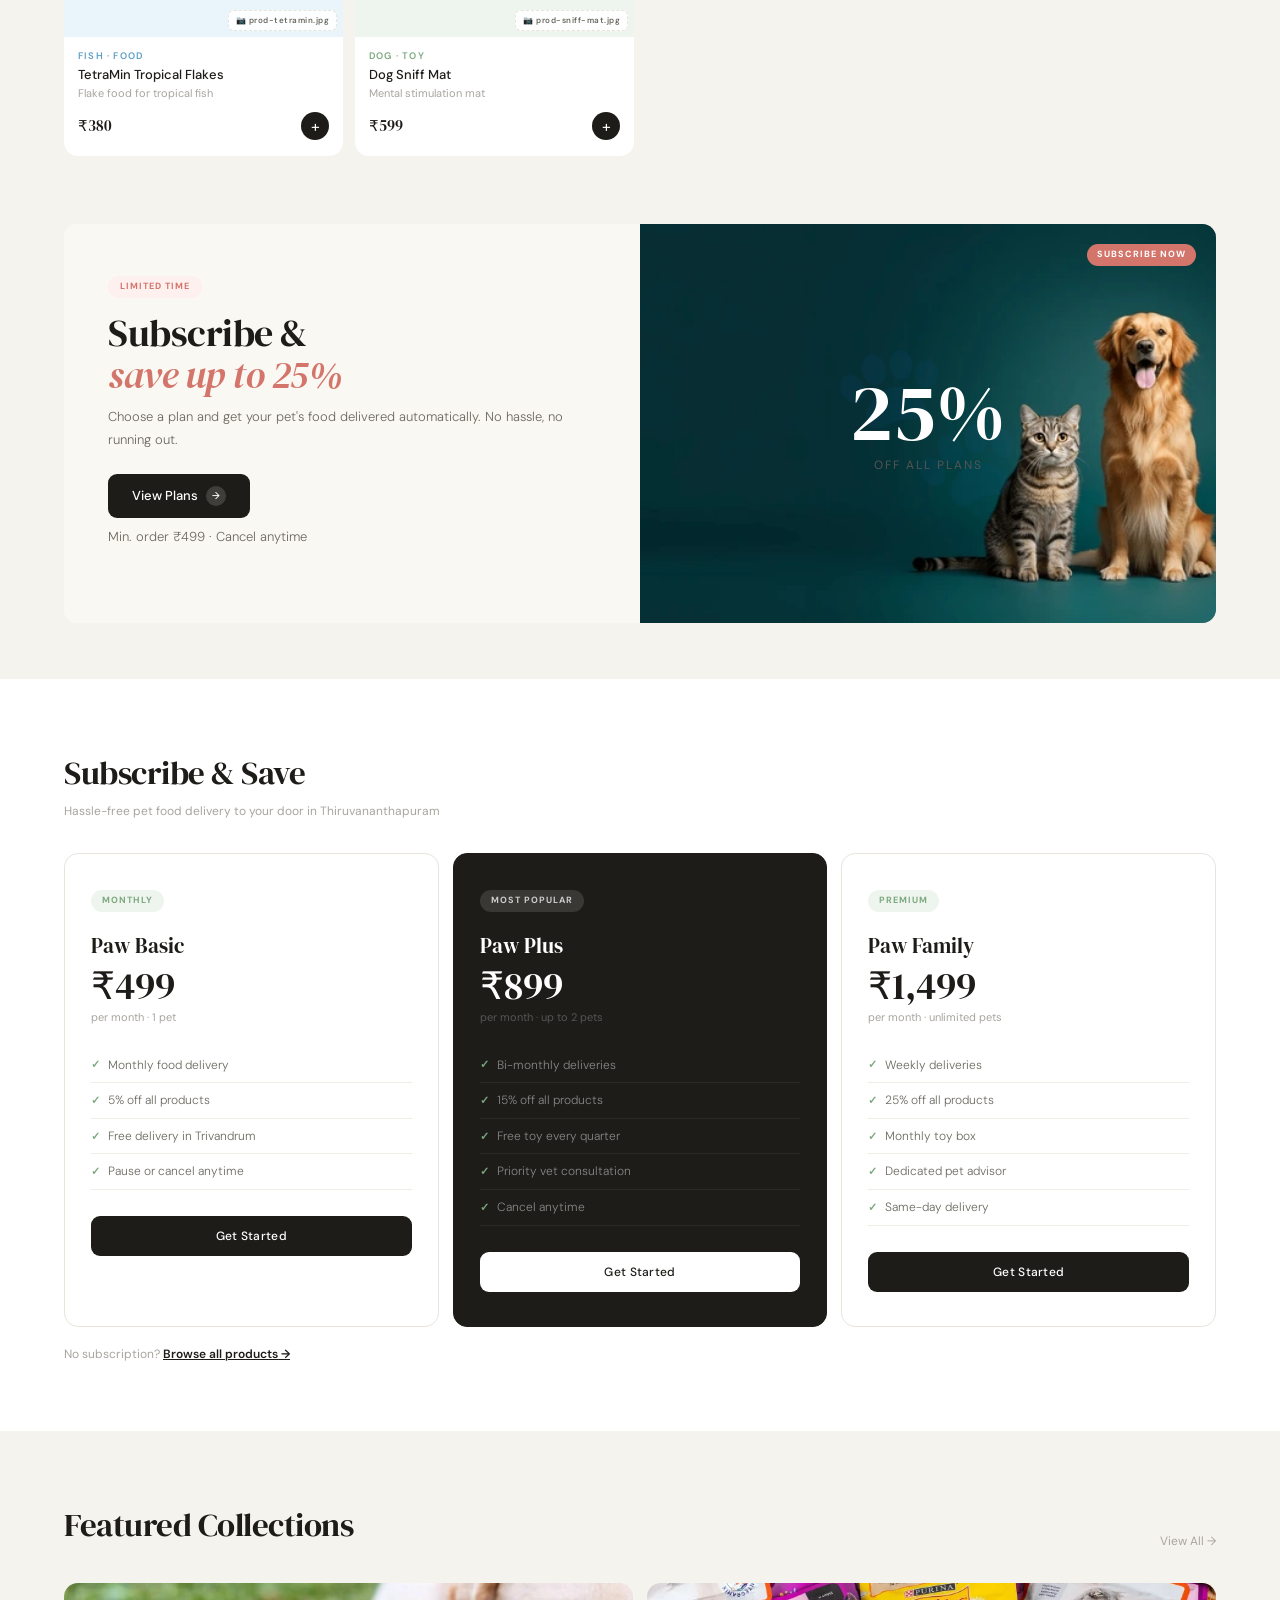
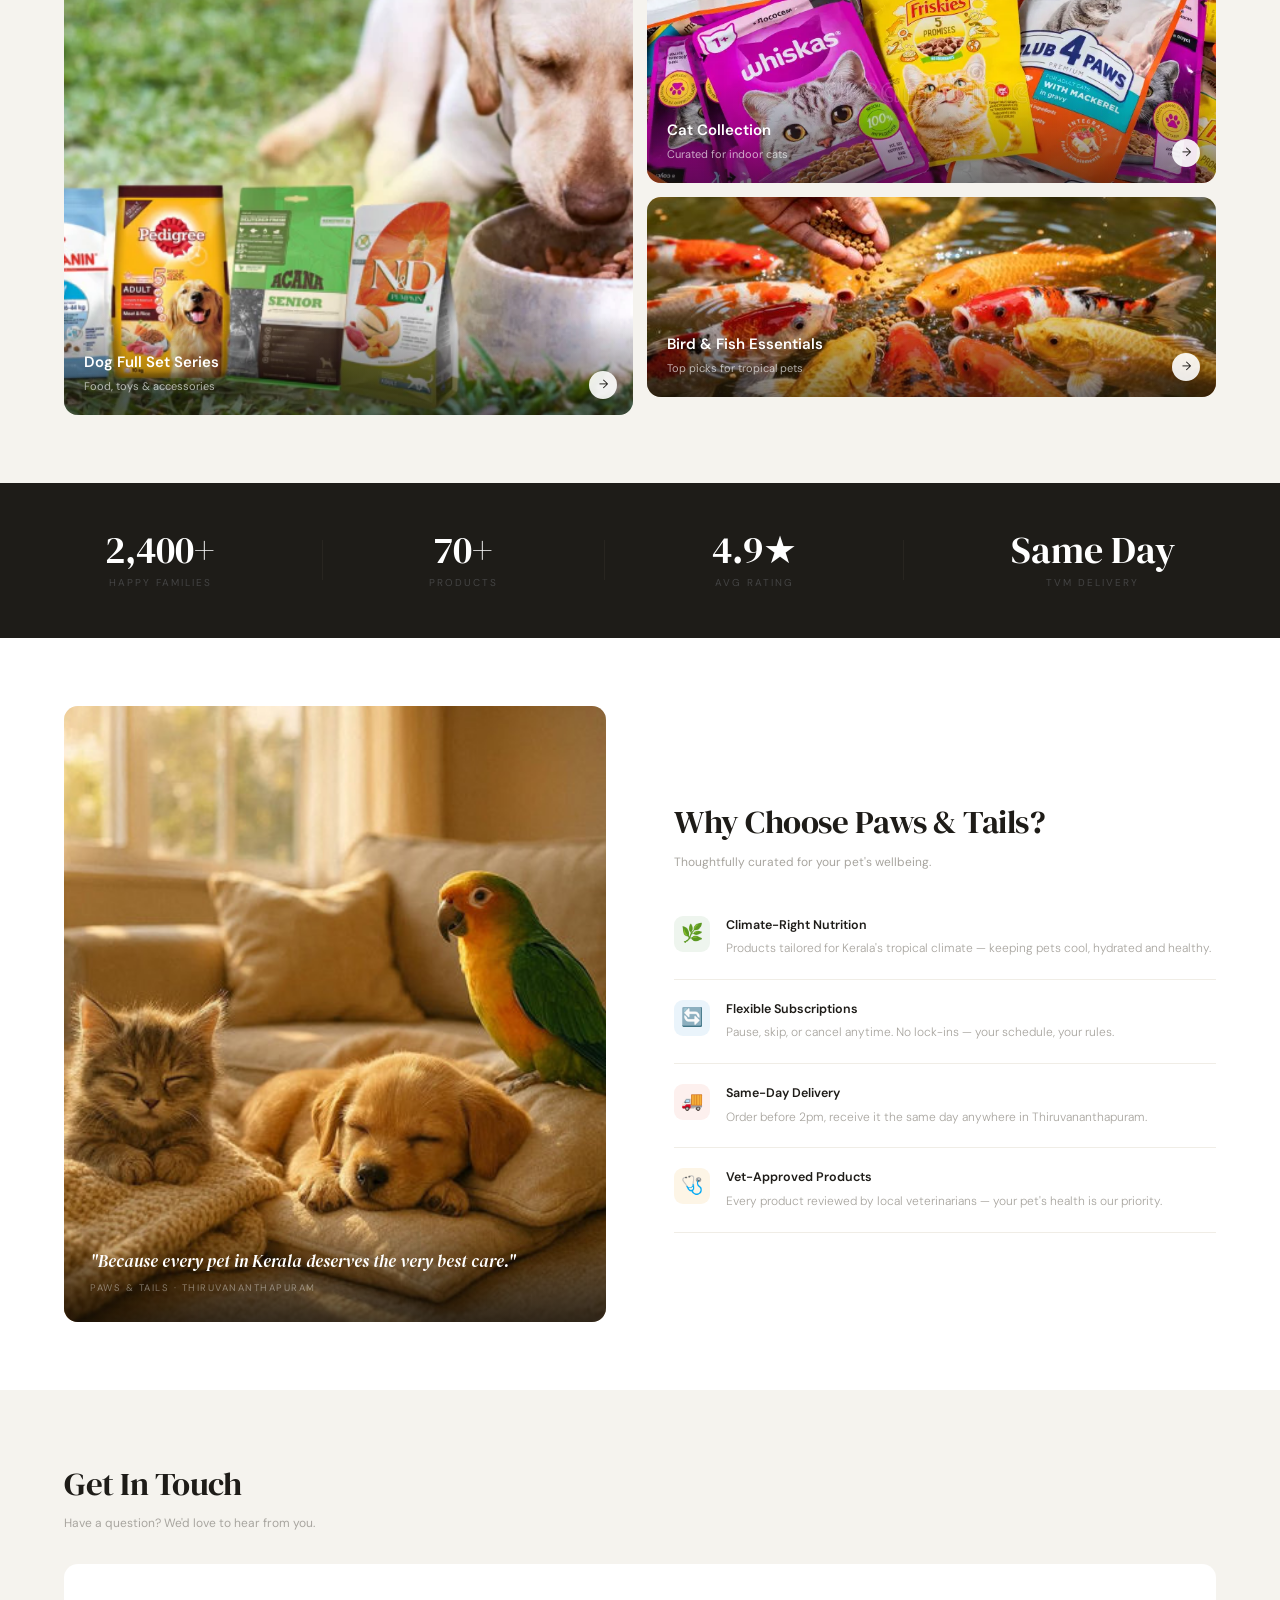
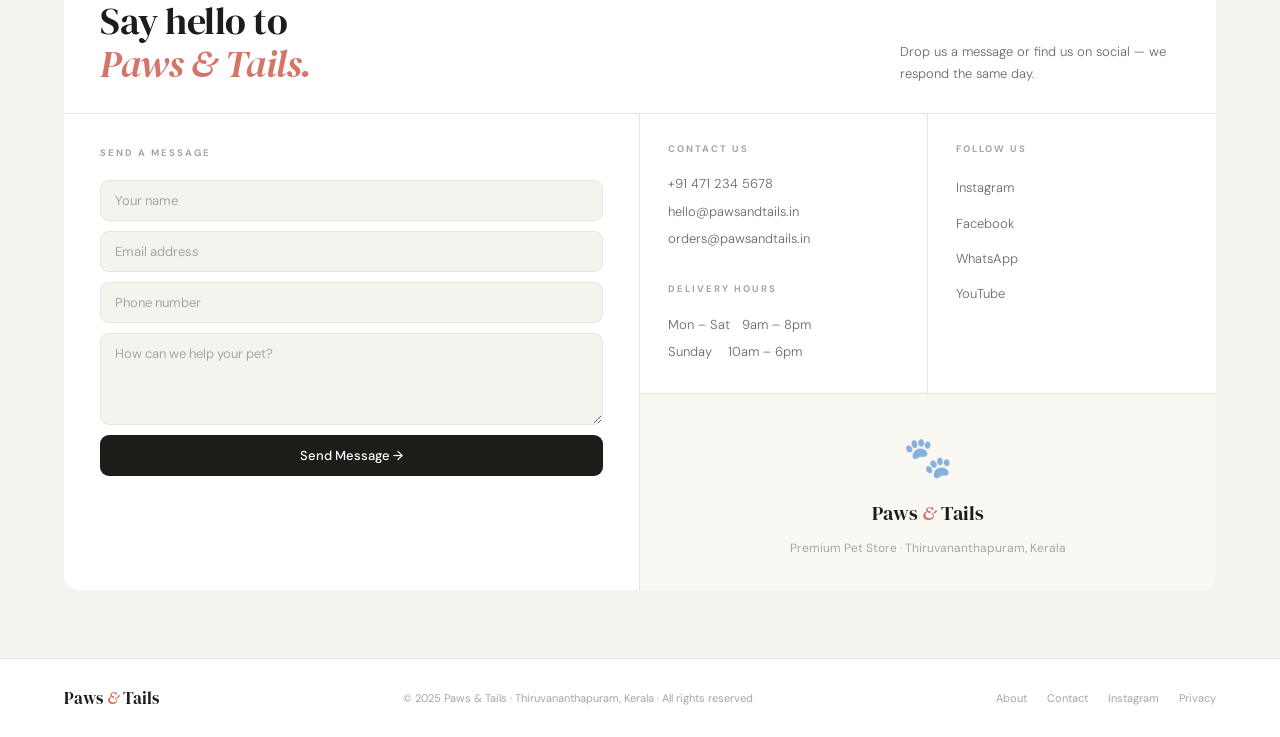
==== commit 6d296df2: "Update index.html" ====
--- a/index.html
+++ b/index.html
@@ -5,48 +5,509 @@
 <meta name="viewport" content="width=device-width, initial-scale=1.0">
 <title>Paws &amp; Tails — Premium Pet Store, Trivandrum</title>
 <link href="https://fonts.googleapis.com/css2?family=DM+Sans:ital,opsz,wght@0,9..40,300;0,9..40,400;0,9..40,500;0,9..40,600;1,9..40,300&family=DM+Serif+Display:ital@0;1&display=swap" rel="stylesheet">
-<link rel="stylesheet" href="css/styles.css">
+<style>
+:root{
+  --bg:#f5f3ee; --bg2:#faf8f3; --white:#fff;
+  --sage:#7ba87e;  --sage-bg:#eef5ee;
+  --sky:#5d9ec7;   --sky-bg:#eaf4fb;
+  --blush:#d4756b; --blush-bg:#fdf0ee;
+  --amber:#c89a45; --amber-bg:#fdf5e6;
+  --lav:#8a76c4;   --lav-bg:#f2eff9;
+  --ink:#1e1c18;   --ink2:#2e2c28; --ink3:#6b6860; --ink4:#a8a59f;
+  --bdr:#e8e4dc;   --bdr2:#f0ede6;
+  --nav-h:62px; --r:14px; --rs:9px;
+}
+*,*::before,*::after{margin:0;padding:0;box-sizing:border-box;}
+html{scroll-behavior:smooth;}
+body{font-family:'DM Sans',sans-serif;background:var(--bg);color:var(--ink);font-size:14px;line-height:1.55;overflow-x:hidden;}
+a{text-decoration:none;color:inherit;}
+button{font-family:'DM Sans',sans-serif;cursor:pointer;}
+::-webkit-scrollbar{width:3px;}
+::-webkit-scrollbar-thumb{background:var(--bdr);border-radius:2px;}
+
+/* ══ IMAGE SLOT SYSTEM ══ 
+   Every image slot has:
+   - An <img> tag (hidden by default, shown when src is set)
+   - A fallback emoji + dashed border placeholder
+   Replace src="images/YOUR_FILE.jpg" with your actual image path
+*/
+.img-slot{
+  position:relative;width:100%;height:100%;
+  display:flex;align-items:center;justify-content:center;
+  overflow:hidden;
+}
+.img-slot img{
+  width:100%;height:100%;object-fit:cover;
+  display:block;position:absolute;inset:0;
+  z-index:2;
+}
+/* Placeholder shown when image is missing/broken */
+.img-slot .img-placeholder{
+  position:absolute;inset:0;
+  display:flex;flex-direction:column;align-items:center;justify-content:center;
+  gap:6px;z-index:1;
+  border:2px dashed rgba(0,0,0,.12);border-radius:8px;
+  background:inherit;
+}
+.img-slot .img-placeholder .ph-emoji{font-size:38px;opacity:.5;}
+.img-slot .img-placeholder .ph-label{
+  font-size:9px;font-weight:600;letter-spacing:1.2px;text-transform:uppercase;
+  color:rgba(0,0,0,.28);text-align:center;padding:0 8px;line-height:1.4;
+}
+/* Hide placeholder when real image loads */
+.img-slot img.loaded + .img-placeholder,
+.img-slot img:not([src=""]):not([src*="YOUR_"]) + .img-placeholder{ display:none; }
+
+/* ══ INTRO ══ */
+#intro{position:fixed;inset:0;z-index:9999;background:#fff;display:flex;align-items:center;justify-content:center;transition:opacity .6s ease;}
+#intro.fade-out{opacity:0;pointer-events:none;}
+#intro-logo-wrap{width:240px;display:flex;align-items:center;justify-content:center;}
+#intro-video{width:100%;height:auto;display:block;object-fit:contain;}
+#skip-btn{position:absolute;bottom:32px;right:32px;padding:9px 20px;background:transparent;border:1px solid var(--bdr);border-radius:20px;font-size:12px;color:var(--ink4);cursor:pointer;transition:all .2s;}
+#skip-btn:hover{border-color:var(--ink4);color:var(--ink);}
+#site{opacity:0;transition:opacity .5s ease;}
+#site.visible{opacity:1;}
+
+/* ══ NAVBAR ══ */
+#navbar{position:fixed;top:0;left:0;right:0;z-index:600;height:var(--nav-h);background:rgba(245,243,238,.97);backdrop-filter:blur(18px);border-bottom:1px solid var(--bdr);display:flex;align-items:center;padding:0 32px;transition:box-shadow .3s;}
+#navbar.scrolled{box-shadow:0 2px 18px rgba(0,0,0,.07);}
+.nav-logo{flex-shrink:0;margin-right:28px;display:flex;align-items:center;gap:10px;text-decoration:none;cursor:pointer;}
+.nav-logo-img{height:36px;width:auto;object-fit:contain;display:block;flex-shrink:0;}
+.nav-logo-text{font-family:'DM Serif Display',serif;font-size:19px;font-weight:400;color:var(--ink);letter-spacing:-.3px;white-space:nowrap;}
+.nav-logo-text em{font-style:italic;color:var(--blush);}
+.nav-links{display:flex;gap:2px;list-style:none;flex:1;}
+.nav-links a{font-size:13px;font-weight:400;color:var(--ink3);padding:6px 11px;border-radius:8px;white-space:nowrap;transition:color .2s,background .2s;}
+.nav-links a:hover{color:var(--ink);background:rgba(0,0,0,.04);}
+.nav-links a.active{color:var(--ink);font-weight:500;background:var(--white);box-shadow:0 1px 6px rgba(0,0,0,.07);}
+.nav-right{display:flex;align-items:center;gap:8px;margin-left:auto;}
+.nav-search-btn{width:34px;height:34px;border-radius:50%;background:var(--white);border:1px solid var(--bdr);display:flex;align-items:center;justify-content:center;font-size:14px;color:var(--ink3);transition:all .2s;}
+.nav-search-btn:hover{border-color:var(--ink4);color:var(--ink);}
+.nav-cart-btn{display:flex;align-items:center;gap:6px;background:var(--ink);color:var(--white);border:none;border-radius:20px;padding:8px 15px;font-size:12px;font-weight:500;transition:background .2s;}
+.nav-cart-btn:hover{background:var(--ink2);}
+.nav-badge{background:var(--blush);color:var(--white);border-radius:50%;width:17px;height:17px;display:flex;align-items:center;justify-content:center;font-size:9px;font-weight:700;}
+.mob-search-icon,.mob-cart-icon{display:none;}
+.mob-search-icon{width:36px;height:36px;border-radius:10px;background:var(--bg);border:1px solid var(--bdr);align-items:center;justify-content:center;font-size:15px;color:var(--ink3);transition:all .2s;}
+.mob-cart-icon{position:relative;width:36px;height:36px;border-radius:10px;background:var(--ink);border:none;align-items:center;justify-content:center;font-size:15px;color:var(--white);transition:background .2s;}
+.mob-cart-dot{position:absolute;top:-5px;right:-5px;min-width:17px;height:17px;border-radius:9px;padding:0 4px;background:var(--blush);color:var(--white);font-size:9px;font-weight:700;display:flex;align-items:center;justify-content:center;border:2px solid var(--bg);}
+.hamburger{display:none;flex-direction:column;justify-content:center;gap:5px;background:none;border:none;padding:0;width:36px;height:36px;}
+.hamburger span{display:block;height:1.5px;background:var(--ink);border-radius:4px;transition:all .3s;transform-origin:center;}
+.hamburger span:nth-child(1){width:22px;}
+.hamburger span:nth-child(2){width:16px;}
+.hamburger span:nth-child(3){width:22px;}
+.hamburger.open span:nth-child(1){width:22px;transform:rotate(45deg) translate(4.5px,4.5px);}
+.hamburger.open span:nth-child(2){opacity:0;transform:scaleX(0);}
+.hamburger.open span:nth-child(3){width:22px;transform:rotate(-45deg) translate(4.5px,-4.5px);}
+
+/* ══ MOBILE MENU ══ */
+#mob-menu{position:fixed;top:0;left:0;right:0;bottom:0;z-index:590;background:var(--white);transform:translateY(-100%);transition:transform .42s cubic-bezier(.4,0,.2,1);display:flex;flex-direction:column;overflow-y:auto;}
+#mob-menu.open{transform:translateY(0);}
+.mob-menu-hdr{display:flex;align-items:center;justify-content:space-between;padding:0 24px;height:var(--nav-h);border-bottom:1px solid var(--bdr2);flex-shrink:0;}
+.mob-menu-brand{font-family:'DM Serif Display',serif;font-size:19px;font-weight:400;color:var(--ink);}
+.mob-menu-brand em{font-style:italic;color:var(--blush);}
+.mob-close-btn{width:34px;height:34px;border-radius:50%;background:var(--bg);border:none;display:flex;align-items:center;justify-content:center;font-size:16px;color:var(--ink4);transition:all .2s;cursor:pointer;}
+.mob-close-btn:hover{background:var(--ink);color:var(--white);}
+.mob-nav-body{flex:1;padding:8px 24px 20px;display:flex;flex-direction:column;}
+.mob-nav-link{display:flex;align-items:center;justify-content:space-between;padding:17px 0;border-bottom:1px solid var(--bdr2);font-family:'DM Serif Display',serif;font-size:26px;font-weight:400;color:var(--ink);text-decoration:none;transition:color .2s,padding-left .25s;}
+.mob-nav-link:last-of-type{border-bottom:none;}
+.mob-nav-link:hover{color:var(--blush);padding-left:8px;}
+.mob-nav-arrow{font-size:13px;color:var(--bdr);transition:color .2s,transform .2s;}
+.mob-nav-link:hover .mob-nav-arrow{color:var(--blush);transform:translateX(4px);}
+.mob-menu-ftr{padding:16px 24px 36px;border-top:1px solid var(--bdr2);display:flex;flex-direction:column;gap:12px;flex-shrink:0;}
+.mob-cart-full{display:flex;align-items:center;justify-content:space-between;padding:14px 18px;background:var(--ink);color:var(--white);border:none;border-radius:12px;font-size:13px;font-weight:500;cursor:pointer;transition:background .2s;width:100%;}
+.mob-cart-full:hover{background:var(--blush);}
+.mob-cart-full .mcf-right{font-size:11px;color:rgba(255,255,255,.5);}
+.mob-social-row{display:flex;gap:8px;}
+.mob-soc-a{flex:1;padding:10px 8px;border-radius:10px;background:var(--bg);border:1px solid var(--bdr);font-size:11px;font-weight:500;color:var(--ink3);text-align:center;text-decoration:none;display:block;transition:all .2s;}
+.mob-soc-a:hover{background:var(--white);border-color:var(--ink4);color:var(--ink);}
+
+/* ══ CART DRAWER ══ */
+#cart-ov{position:fixed;inset:0;z-index:700;background:rgba(0,0,0,.22);opacity:0;pointer-events:none;transition:opacity .3s;}
+#cart-ov.open{opacity:1;pointer-events:all;}
+#cart-dr{position:fixed;top:0;right:0;bottom:0;z-index:701;width:min(390px,100vw);background:var(--white);transform:translateX(100%);transition:transform .38s cubic-bezier(.4,0,.2,1);display:flex;flex-direction:column;border-radius:var(--r) 0 0 var(--r);overflow:hidden;box-shadow:-4px 0 28px rgba(0,0,0,.09);}
+#cart-dr.open{transform:translateX(0);}
+.cdh{display:flex;align-items:center;justify-content:space-between;padding:20px 22px;border-bottom:1px solid var(--bdr);}
+.cdh h3{font-family:'DM Serif Display',serif;font-size:18px;}
+.cdh small{font-size:11px;color:var(--ink4);display:block;margin-top:1px;}
+.cdh-x{width:30px;height:30px;border-radius:50%;background:var(--bg);border:none;display:flex;align-items:center;justify-content:center;font-size:13px;color:var(--ink3);transition:all .2s;}
+.cdh-x:hover{background:var(--ink);color:var(--white);}
+.cdbody{flex:1;overflow-y:auto;padding:14px 22px;}
+.c-empty{height:100%;display:flex;flex-direction:column;align-items:center;justify-content:center;gap:10px;text-align:center;}
+.c-empty .cei{font-size:44px;opacity:.3;}
+.c-empty p{font-size:13px;color:var(--ink4);}
+.citem{display:grid;grid-template-columns:56px 1fr auto;gap:11px;padding:13px 0;border-bottom:1px solid var(--bdr2);align-items:start;}
+.citem:last-child{border-bottom:none;}
+.cthumb{width:56px;height:56px;border-radius:var(--rs);overflow:hidden;flex-shrink:0;position:relative;}
+.cthumb-img{width:100%;height:100%;object-fit:cover;display:block;}
+.cthumb-fallback{width:100%;height:100%;display:flex;align-items:center;justify-content:center;font-size:24px;}
+.cnm{font-size:13px;font-weight:500;margin-bottom:2px;line-height:1.3;}
+.cmt{font-size:11px;color:var(--ink4);margin-bottom:7px;}
+.cqty{display:flex;align-items:center;gap:7px;}
+.qb{width:22px;height:22px;border-radius:50%;background:var(--bg);border:none;font-size:14px;font-weight:600;display:flex;align-items:center;justify-content:center;transition:background .15s;}
+.qb:hover{background:var(--ink);color:var(--white);}
+.qn{font-size:12px;font-weight:600;min-width:15px;text-align:center;}
+.csd{display:flex;flex-direction:column;align-items:flex-end;gap:7px;}
+.cpr{font-size:13px;font-weight:600;}
+.cdel{background:none;border:none;color:var(--bdr);font-size:14px;transition:color .2s;}
+.cdel:hover{color:#e44;}
+.cfoot{padding:16px 22px;border-top:1px solid var(--bdr);background:var(--bg2);}
+.ctr{display:flex;justify-content:space-between;align-items:center;margin-bottom:4px;}
+.ctl{font-size:10px;text-transform:uppercase;letter-spacing:1.2px;color:var(--ink4);}
+.cta{font-family:'DM Serif Display',serif;font-size:22px;}
+.cdeliv{font-size:11px;color:var(--sage);margin-bottom:13px;font-weight:500;}
+.ckbtn{width:100%;padding:13px;border-radius:10px;background:var(--ink);color:var(--white);border:none;font-size:13px;font-weight:500;transition:background .2s;}
+.ckbtn:hover{background:var(--ink2);}
+.ccbtn{width:100%;padding:9px;margin-top:7px;border-radius:10px;background:transparent;color:var(--ink4);border:1px solid var(--bdr);font-size:12px;transition:all .2s;}
+.ccbtn:hover{border-color:var(--ink4);color:var(--ink);}
+
+/* ══ HERO ══ */
+#home{min-height:100vh;padding-top:var(--nav-h);display:grid;grid-template-columns:52% 48%;}
+.hero-l{padding:70px 52px 70px 64px;background:var(--bg2);display:flex;flex-direction:column;justify-content:center;position:relative;overflow:hidden;}
+.hero-l::after{content:'';position:absolute;width:360px;height:360px;bottom:-100px;left:-80px;background:radial-gradient(circle,rgba(212,117,107,.1) 0%,transparent 65%);pointer-events:none;}
+.hero-tag{display:inline-flex;align-items:center;gap:8px;font-size:10.5px;font-weight:600;letter-spacing:1.5px;text-transform:uppercase;color:var(--blush);background:var(--blush-bg);padding:6px 14px;border-radius:20px;margin-bottom:22px;width:fit-content;}
+.hero-h1{font-family:'DM Serif Display',serif;font-size:clamp(40px,5.2vw,68px);font-weight:400;line-height:1.05;letter-spacing:-1.2px;margin-bottom:16px;}
+.hero-h1 em{font-style:italic;color:var(--blush);}
+.hero-p{font-size:14px;color:var(--ink3);line-height:1.78;max-width:340px;margin-bottom:36px;font-weight:300;}
+.hero-btns{display:flex;gap:10px;flex-wrap:wrap;}
+.btn-ink{padding:12px 24px;background:var(--ink);color:var(--white);border:none;border-radius:9px;font-size:13px;font-weight:500;display:inline-flex;align-items:center;gap:8px;transition:background .2s;}
+.btn-ink:hover{background:var(--ink2);}
+.btn-ink .arr{width:20px;height:20px;border-radius:50%;background:rgba(255,255,255,.15);display:flex;align-items:center;justify-content:center;font-size:10px;}
+.btn-out{padding:12px 22px;background:var(--white);color:var(--ink);border:1px solid var(--bdr);border-radius:9px;font-size:13px;font-weight:500;transition:all .2s;display:inline-block;}
+.btn-out:hover{border-color:var(--ink4);}
+.hero-trust{margin-top:40px;padding-top:30px;border-top:1px solid var(--bdr);display:flex;align-items:center;gap:14px;}
+.avs{display:flex;}
+.av{width:29px;height:29px;border-radius:50%;border:2px solid var(--white);margin-left:-8px;font-size:14px;display:flex;align-items:center;justify-content:center;}
+.av:first-child{margin-left:0;}
+.ttxt{font-size:12px;color:var(--ink4);}
+.ttxt strong{color:var(--ink);font-weight:600;display:block;}
+
+/* ── HERO RIGHT: image grid ── */
+.hero-r{background:var(--white);display:grid;grid-template-columns:1fr 1fr;grid-template-rows:auto auto;gap:3px;padding:3px;}
+.hcell{border-radius:var(--rs);overflow:hidden;display:flex;align-items:center;justify-content:center;position:relative;cursor:pointer;transition:filter .2s;min-height:180px;}
+.hcell:hover{filter:brightness(.95);}
+.hcell.sp2{grid-column:1/-1;min-height:240px;}
+
+/* Image inside hcell */
+.hcell-img{width:100%;height:100%;position:absolute;inset:0;object-fit:cover;z-index:2;display:block;}
+.hcell-emoji{font-size:64px;transition:transform .35s;z-index:1;position:relative;}
+.hcell:hover .hcell-emoji{transform:scale(1.08);}
+/* When real image exists, hide emoji */
+.hcell img.hcell-img[src]:not([src*="YOUR_"]) ~ .hcell-emoji{display:none;}
+
+.hlbl{position:absolute;bottom:14px;left:14px;background:rgba(255,255,255,.92);backdrop-filter:blur(8px);border-radius:8px;padding:7px 12px;z-index:3;}
+.hlt{font-size:12px;font-weight:600;}
+.hls{font-size:10px;color:var(--ink4);}
+.hbadge{position:absolute;top:12px;right:12px;background:var(--white);border-radius:20px;padding:5px 10px;font-size:11px;font-weight:600;border:1px solid var(--bdr);z-index:3;}
+
+/* ══ IMAGE GUIDE BANNER ══ */
+.img-guide{
+  background:linear-gradient(135deg,#fff9f0,#fff3ea);
+  border:1.5px dashed #e8b97a;border-radius:12px;
+  padding:14px 20px;margin:0 64px 12px;
+  display:flex;align-items:center;gap:12px;flex-wrap:wrap;
+}
+.ig-icon{font-size:22px;}
+.ig-text{flex:1;}
+.ig-text strong{font-size:12px;font-weight:700;color:#b07a2a;display:block;margin-bottom:2px;}
+.ig-text p{font-size:11px;color:#9a6820;line-height:1.5;}
+code{background:rgba(0,0,0,.07);border-radius:4px;padding:1px 5px;font-size:10px;font-family:monospace;}
+
+/* ══ TICKER ══ */
+.ticker{background:var(--ink);padding:11px 0;overflow:hidden;}
+.ticker-t{display:flex;gap:40px;animation:tick 26s linear infinite;white-space:nowrap;}
+.ticker-t span{font-size:10.5px;font-weight:400;letter-spacing:1.5px;color:#555;flex-shrink:0;}
+@keyframes tick{from{transform:translateX(0)}to{transform:translateX(-50%)}}
+
+/* ══ SECTION HELPERS ══ */
+.sec{padding:68px 64px;}
+.sh{margin-bottom:32px;}
+.sh-row{display:flex;align-items:flex-end;justify-content:space-between;flex-wrap:wrap;gap:8px;margin-bottom:4px;}
+.sh-ttl{font-family:'DM Serif Display',serif;font-size:clamp(22px,2.6vw,34px);font-weight:400;letter-spacing:-.5px;}
+.sh-sub{font-size:12px;color:var(--ink4);margin-top:4px;}
+.sh-lnk{font-size:12px;color:var(--ink4);display:flex;align-items:center;gap:3px;transition:color .2s;white-space:nowrap;}
+.sh-lnk:hover{color:var(--ink);}
+
+/* ══ CATEGORIES ══ */
+#categories{background:var(--white);}
+.cat-scroll{overflow-x:auto;-webkit-overflow-scrolling:touch;padding-bottom:6px;}
+.cat-scroll::-webkit-scrollbar{height:3px;}
+.cat-grid{display:grid;grid-template-columns:repeat(4,minmax(150px,1fr));gap:12px;min-width:640px;}
+.cat-card{border-radius:var(--r);overflow:hidden;position:relative;aspect-ratio:.92;cursor:pointer;transition:transform .3s,box-shadow .3s;}
+.cat-card:hover{transform:translateY(-5px);box-shadow:0 14px 36px rgba(0,0,0,.11);}
+
+/* Category card image */
+.cat-bg{width:100%;height:100%;position:absolute;inset:0;display:flex;align-items:center;justify-content:center;}
+.cat-bg-img{width:100%;height:100%;object-fit:cover;display:block;position:absolute;inset:0;z-index:2;}
+.cate{font-size:56px;transition:transform .4s;z-index:1;position:relative;}
+.cat-card:hover .cate{transform:scale(1.12);}
+/* Hide emoji when real image loaded */
+.cat-bg img.cat-bg-img[src]:not([src*="YOUR_"]) ~ .cate{display:none;}
+.cat-ov{position:absolute;bottom:0;left:0;right:0;padding:28px 16px 14px;background:linear-gradient(transparent,rgba(20,18,14,.65));border-radius:0 0 var(--r) var(--r);z-index:3;}
+.cat-nm{font-size:14px;font-weight:600;color:var(--white);}
+.cat-ct{font-size:11px;color:rgba(255,255,255,.6);margin-top:2px;}
+
+/* ══ PRODUCTS ══ */
+#products{background:var(--bg);}
+.filter-bar{display:flex;gap:8px;margin-bottom:28px;overflow-x:auto;flex-wrap:nowrap;}
+.filter-bar::-webkit-scrollbar{height:0;}
+.fp{padding:8px 16px;border-radius:20px;background:var(--white);border:1px solid var(--bdr);font-size:12px;font-weight:500;color:var(--ink4);white-space:nowrap;transition:all .2s;}
+.fp:hover{border-color:var(--ink4);color:var(--ink);}
+.fp.on{background:var(--ink);color:var(--white);border-color:var(--ink);}
+.prod-grid{display:grid;grid-template-columns:repeat(4,1fr);gap:12px;}
+.pcard{background:var(--white);border-radius:var(--r);overflow:hidden;cursor:pointer;transition:transform .25s,box-shadow .25s;}
+.pcard:hover{transform:translateY(-4px);box-shadow:0 10px 30px rgba(0,0,0,.09);z-index:2;}
+
+/* Product image area */
+.pimg{
+  aspect-ratio:1;position:relative;overflow:hidden;
+  display:flex;align-items:center;justify-content:center;
+}
+/* Actual photo */
+.pimg-photo{
+  position:absolute;inset:0;width:100%;height:100%;
+  object-fit:cover;display:block;z-index:2;
+}
+/* Fallback emoji when no real image */
+.pimg-emoji{font-size:50px;transition:transform .4s cubic-bezier(.25,.46,.45,.94);z-index:1;position:relative;}
+.pcard:hover .pimg-emoji{transform:scale(1.09);}
+/* Hide emoji fallback when real image present */
+.pimg img.pimg-photo[src]:not([src*="YOUR_"]) ~ .pimg-emoji{display:none;}
+
+.pbadge{position:absolute;top:10px;left:10px;font-size:8.5px;font-weight:700;letter-spacing:.5px;padding:3px 9px;border-radius:20px;z-index:4;}
+.b-best{background:var(--ink);color:var(--white);}
+.b-new{background:var(--sage);color:var(--white);}
+.b-sub{background:var(--amber-bg);color:var(--amber);border:1px solid #ebd9a8;}
+.pbody{padding:12px 14px 16px;}
+.panim{font-size:9.5px;font-weight:600;letter-spacing:1.2px;text-transform:uppercase;margin-bottom:4px;}
+.pnm{font-size:13px;font-weight:500;line-height:1.3;margin-bottom:2px;}
+.pds{font-size:11px;color:var(--ink4);margin-bottom:10px;line-height:1.45;}
+.pfoot{display:flex;align-items:center;justify-content:space-between;}
+.ppr{font-family:'DM Serif Display',serif;font-size:15px;}
+.padd{width:28px;height:28px;border-radius:50%;background:var(--ink);color:var(--white);border:none;font-size:16px;display:flex;align-items:center;justify-content:center;transition:background .2s;}
+.padd:hover{background:var(--blush);}
+
+/* ── Upload guide overlay on pimg ── */
+.pimg-guide{
+  position:absolute;bottom:6px;right:6px;z-index:5;
+  background:rgba(255,255,255,.88);backdrop-filter:blur(4px);
+  border-radius:6px;padding:3px 7px;
+  font-size:8px;font-weight:600;color:var(--ink3);letter-spacing:.5px;
+  border:1px dashed var(--bdr);white-space:nowrap;
+  pointer-events:none;
+}
+
+/* ══ PROMO BANNER ══ */
+.promo{background:var(--white);border-radius:var(--r);display:grid;grid-template-columns:1fr 1fr;overflow:hidden;margin:0 64px 56px;}
+.promo-l{padding:52px 44px;background:var(--bg2);display:flex;flex-direction:column;justify-content:center;}
+.promo-chip{display:inline-block;background:var(--blush-bg);color:var(--blush);font-size:9px;font-weight:700;letter-spacing:1px;text-transform:uppercase;padding:4px 12px;border-radius:20px;margin-bottom:14px;width:fit-content;}
+.promo-l h3{font-family:'DM Serif Display',serif;font-size:clamp(26px,3vw,44px);font-weight:400;line-height:1.1;letter-spacing:-.5px;margin-bottom:10px;}
+.promo-l h3 em{font-style:italic;color:var(--blush);}
+.promo-l p{font-size:13px;color:var(--ink3);line-height:1.75;margin-bottom:22px;font-weight:300;}
+.promo-note{font-size:11px;color:var(--ink4);margin-top:8px;}
+/* Promo right — can have a banner image */
+.promo-r{position:relative;overflow:hidden;min-height:260px;display:flex;align-items:center;justify-content:center;}
+.promo-r-img{position:absolute;inset:0;width:100%;height:100%;object-fit:cover;z-index:1;}
+.promo-r-overlay{position:absolute;inset:0;background:var(--ink);z-index:0;}
+/* When image is set, hide the dark overlay */
+.promo-r img.promo-r-img[src]:not([src*="YOUR_"]) ~ .promo-r-overlay{opacity:.5;}
+.promo-r::before{content:'🐾';position:absolute;top:50%;left:50%;transform:translate(-50%,-50%);font-size:160px;opacity:.07;pointer-events:none;z-index:2;}
+.promo-pct-w{text-align:center;position:relative;z-index:3;}
+.promo-pct{font-family:'DM Serif Display',serif;font-size:80px;color:var(--white);line-height:1;}
+.promo-pct-s{font-size:12px;color:#555;letter-spacing:2px;text-transform:uppercase;margin-top:4px;}
+.promo-lbl{position:absolute;top:20px;right:20px;background:var(--blush);color:var(--white);font-size:9px;font-weight:700;letter-spacing:1px;text-transform:uppercase;padding:4px 10px;border-radius:20px;z-index:4;}
+
+/* ══ SUBSCRIPTION ══ */
+#subscription{background:var(--white);}
+.plans{display:grid;grid-template-columns:repeat(3,1fr);gap:14px;}
+.plan{border-radius:var(--r);border:1px solid var(--bdr);padding:34px 26px;background:var(--white);transition:transform .28s,box-shadow .28s;}
+.plan:hover{transform:translateY(-4px);box-shadow:0 14px 40px rgba(0,0,0,.09);z-index:2;}
+.plan.star{background:var(--ink);color:var(--white);border-color:var(--ink);}
+.plan-badge{display:inline-block;font-size:9px;font-weight:700;letter-spacing:1px;text-transform:uppercase;padding:4px 11px;border-radius:20px;margin-bottom:18px;}
+.plan:not(.star) .plan-badge{background:var(--sage-bg);color:var(--sage);}
+.plan.star .plan-badge{background:rgba(255,255,255,.12);color:rgba(255,255,255,.75);}
+.plan-nm{font-family:'DM Serif Display',serif;font-size:21px;margin-bottom:4px;}
+.plan-pr{font-family:'DM Serif Display',serif;font-size:38px;line-height:1;}
+.plan.star .plan-pr{color:var(--white);}
+.plan-mo{font-size:11px;color:var(--ink4);margin-bottom:22px;margin-top:4px;}
+.plan.star .plan-mo{color:#555;}
+.plan-ul{list-style:none;margin-bottom:26px;}
+.plan-ul li{display:flex;align-items:center;gap:8px;padding:8px 0;border-bottom:1px solid var(--bdr2);font-size:12px;font-weight:300;color:var(--ink3);}
+.plan.star .plan-ul li{border-bottom-color:#2a2a27;color:#888;}
+.plan-ul li::before{content:'✓';color:var(--sage);font-weight:700;font-size:11px;flex-shrink:0;}
+.plan-btn{width:100%;padding:12px;border-radius:9px;border:none;font-size:12px;font-weight:500;letter-spacing:.3px;transition:all .2s;}
+.plan:not(.star) .plan-btn{background:var(--ink);color:var(--white);}
+.plan:not(.star) .plan-btn:hover{background:var(--blush);}
+.plan.star .plan-btn{background:var(--white);color:var(--ink);}
+.plan.star .plan-btn:hover{background:var(--bg);}
+
+/* ══ FEATURED COLLECTIONS ══ */
+#collections{background:var(--bg);}
+.coll-grid{display:grid;grid-template-columns:1fr 1fr;gap:14px;}
+.cc2{border-radius:var(--r);overflow:hidden;position:relative;cursor:pointer;transition:transform .28s;}
+.cc2:hover{transform:scale(1.015);}
+.cc2.tall{grid-row:span 2;}
+.ccimg{width:100%;min-height:200px;display:flex;align-items:center;justify-content:center;position:relative;overflow:hidden;}
+.cc2.tall .ccimg{min-height:432px;}
+/* Collection image */
+.ccimg-photo{position:absolute;inset:0;width:100%;height:100%;object-fit:cover;z-index:2;}
+.ccimg-emoji{font-size:80px;z-index:1;position:relative;}
+.cc2.tall .ccimg-emoji{font-size:100px;}
+.ccimg img.ccimg-photo[src]:not([src*="YOUR_"]) ~ .ccimg-emoji{display:none;}
+.ccov{position:absolute;bottom:0;left:0;right:0;padding:36px 20px 20px;background:linear-gradient(transparent,rgba(15,13,10,.55));z-index:3;}
+.ccov h4{font-size:15px;font-weight:600;color:var(--white);margin-bottom:3px;}
+.ccov p{font-size:11px;color:rgba(255,255,255,.65);}
+.ccarr{position:absolute;bottom:16px;right:16px;width:28px;height:28px;border-radius:50%;background:rgba(255,255,255,.9);display:flex;align-items:center;justify-content:center;font-size:12px;color:var(--ink);z-index:4;}
+
+/* ══ STATS ══ */
+.stats{background:var(--ink);padding:48px 64px;display:flex;justify-content:space-around;flex-wrap:wrap;gap:24px;align-items:center;}
+.si{text-align:center;}
+.si-n{font-family:'DM Serif Display',serif;font-size:38px;color:var(--white);line-height:1;}
+.si-l{font-size:10px;letter-spacing:2px;text-transform:uppercase;color:#444;margin-top:6px;}
+.sdiv{width:1px;height:40px;background:#282520;}
+
+/* ══ ABOUT ══ */
+#about{background:var(--white);}
+.about-g{display:grid;grid-template-columns:1fr 1fr;gap:68px;align-items:center;}
+.about-img{border-radius:var(--r);overflow:hidden;background:var(--bg);aspect-ratio:.88;display:flex;flex-direction:column;justify-content:flex-end;position:relative;}
+/* About section image */
+.about-photo{position:absolute;inset:0;width:100%;height:100%;object-fit:cover;z-index:1;}
+.about-bg-em{position:absolute;inset:0;display:flex;align-items:center;justify-content:center;font-size:150px;opacity:.08;z-index:0;}
+.about-q-box{padding:26px;position:relative;background:linear-gradient(transparent,rgba(10,8,5,.72));z-index:2;}
+.about-q{font-family:'DM Serif Display',serif;font-size:17px;font-style:italic;color:var(--white);line-height:1.55;margin-bottom:7px;}
+.about-attr{font-size:9.5px;letter-spacing:1.5px;text-transform:uppercase;color:rgba(255,255,255,.4);}
+.why-list{display:flex;flex-direction:column;}
+.wi{display:flex;gap:16px;align-items:flex-start;padding:20px 0;border-bottom:1px solid var(--bdr2);}
+.wi-ico{width:36px;height:36px;border-radius:9px;flex-shrink:0;display:flex;align-items:center;justify-content:center;font-size:18px;}
+.wi-ico.sage{background:var(--sage-bg);}
+.wi-ico.sky{background:var(--sky-bg);}
+.wi-ico.blush{background:var(--blush-bg);}
+.wi-ico.amber{background:var(--amber-bg);}
+.wi h4{font-size:12.5px;font-weight:600;margin-bottom:4px;}
+.wi p{font-size:12px;color:var(--ink4);line-height:1.65;font-weight:300;}
+
+/* ══ CONTACT ══ */
+#contact{background:var(--bg);}
+.contact-card{background:var(--white);border-radius:var(--r);overflow:hidden;}
+.contact-top{padding:36px 36px 28px;display:flex;justify-content:space-between;align-items:flex-end;flex-wrap:wrap;gap:16px;border-bottom:1px solid var(--bdr);}
+.contact-top h2{font-family:'DM Serif Display',serif;font-size:clamp(24px,3vw,40px);font-weight:400;letter-spacing:-.5px;line-height:1.1;}
+.contact-top h2 em{font-style:italic;color:var(--blush);}
+.contact-top p{font-size:13px;color:var(--ink3);max-width:280px;line-height:1.7;font-weight:300;}
+.cgrid{display:grid;grid-template-columns:1fr 1fr;}
+.cleft{padding:32px 36px;border-right:1px solid var(--bdr);display:flex;flex-direction:column;gap:6px;}
+.cleft h4{font-size:9.5px;font-weight:700;letter-spacing:2px;text-transform:uppercase;color:var(--ink4);margin-bottom:14px;}
+.cform{display:flex;flex-direction:column;gap:10px;}
+.cinp{background:var(--bg);border:1px solid var(--bdr);border-radius:9px;padding:11px 14px;font-size:13px;font-family:'DM Sans',sans-serif;color:var(--ink);outline:none;transition:border-color .2s;}
+.cinp:focus{border-color:var(--ink4);}
+.cinp::placeholder{color:var(--ink4);}
+.csend{padding:12px;border-radius:9px;background:var(--ink);color:var(--white);border:none;font-size:13px;font-weight:500;transition:background .2s;}
+.csend:hover{background:var(--blush);}
+.cright{display:flex;flex-direction:column;}
+.cright-top{display:grid;grid-template-columns:1fr 1fr;border-bottom:1px solid var(--bdr);}
+.cright-col{padding:28px 28px;}
+.cright-col:first-child{border-right:1px solid var(--bdr);}
+.cright-col h4{font-size:9.5px;font-weight:700;letter-spacing:2px;text-transform:uppercase;color:var(--ink4);margin-bottom:14px;}
+.cright-col p,.cright-col a{font-size:13px;color:var(--ink3);line-height:2.1;display:block;font-weight:300;transition:color .2s;}
+.cright-col a:hover{color:var(--ink);}
+.soc-link{display:flex;align-items:center;gap:8px;font-size:13px;color:var(--ink3);padding:4px 0;transition:color .2s;font-weight:300;}
+.soc-link:hover{color:var(--ink);}
+.soc-dot{width:7px;height:7px;border-radius:50%;flex-shrink:0;}
+.cbrand{flex:1;background:var(--bg2);display:flex;flex-direction:column;align-items:center;justify-content:center;gap:10px;padding:32px;text-align:center;min-height:160px;}
+.cbrand-icon{font-size:40px;opacity:.5;}
+.cbrand-name{font-family:'DM Serif Display',serif;font-size:20px;font-weight:400;color:var(--ink);}
+.cbrand-name em{font-style:italic;color:var(--blush);}
+.cbrand-sub{font-size:12px;color:var(--ink4);}
+
+/* ══ FOOTER ══ */
+footer{background:var(--white);border-top:1px solid var(--bdr);padding:26px 64px;display:flex;align-items:center;justify-content:space-between;flex-wrap:wrap;gap:12px;}
+.fl{font-family:'DM Serif Display',serif;font-size:17px;color:var(--ink);}
+.fl em{font-style:italic;color:var(--blush);}
+.fc{font-size:11px;color:var(--ink4);}
+.flinks{display:flex;gap:20px;}
+.flinks a{font-size:11px;color:var(--ink4);transition:color .2s;}
+.flinks a:hover{color:var(--ink);}
+
+/* ══ TOAST ══ */
+#toast{position:fixed;bottom:22px;right:22px;z-index:800;background:var(--ink);color:var(--white);padding:12px 18px;border-radius:10px;font-size:12px;font-weight:500;transform:translateY(60px);opacity:0;pointer-events:none;transition:all .3s;max-width:280px;line-height:1.4;box-shadow:0 4px 24px rgba(0,0,0,.18);}
+#toast.show{transform:translateY(0);opacity:1;}
+
+/* ══ SCROLL REVEAL ══ */
+.rv{opacity:0;transform:translateY(16px);transition:opacity .55s ease,transform .55s ease;}
+.rv.vis{opacity:1;transform:translateY(0);}
+
+/* ══ IMAGE REFERENCE PANEL ══ */
+.img-ref-panel{
+  background:var(--white);border-top:1px solid var(--bdr);
+  padding:48px 64px;
+}
+.img-ref-panel h3{font-family:'DM Serif Display',serif;font-size:24px;margin-bottom:6px;}
+.img-ref-panel > p{font-size:12px;color:var(--ink4);margin-bottom:28px;}
+.img-ref-grid{display:grid;grid-template-columns:repeat(auto-fill,minmax(220px,1fr));gap:10px;}
+.img-ref-item{
+  background:var(--bg);border:1.5px dashed var(--bdr);border-radius:10px;
+  padding:14px 16px;
+}
+.ir-section{font-size:9px;font-weight:700;letter-spacing:1.5px;text-transform:uppercase;color:var(--ink4);margin-bottom:4px;}
+.ir-key{font-size:12px;font-weight:600;color:var(--ink);margin-bottom:3px;}
+.ir-path{font-size:10px;color:var(--blush);font-family:monospace;word-break:break-all;}
+
+/* ══ RESPONSIVE ══ */
+@media(max-width:1100px){.prod-grid{grid-template-columns:repeat(3,1fr);}.about-g{gap:44px;}}
+@media(max-width:960px){
+  .nav-links,.nav-search-btn,.nav-cart-btn{display:none;}
+  .mob-search-icon,.mob-cart-icon{display:flex;}
+  .hamburger{display:flex;}
+  #navbar{padding:0 16px;}
+  .nav-logo{margin-right:auto;}
+  .sec{padding:52px 24px;}
+  .stats{padding:40px 24px;}
+  footer{padding:22px 24px;flex-direction:column;text-align:center;}
+  .promo{margin:0 24px 44px;grid-template-columns:1fr;}
+  .img-guide{margin:0 24px 12px;}
+  .img-ref-panel{padding:44px 24px;}
+}
+@media(max-width:768px){
+  #home{grid-template-columns:1fr;}
+  .hero-l{padding:52px 24px;}
+  .hero-r{min-height:240px;}
+  .prod-grid{grid-template-columns:repeat(2,1fr);}
+  .plans{grid-template-columns:1fr;}
+  .about-g{grid-template-columns:1fr;gap:36px;}
+  .coll-grid{grid-template-columns:1fr;}
+  .cc2.tall{grid-row:auto;}
+  .contact-top{flex-direction:column;align-items:flex-start;}
+  .cgrid{grid-template-columns:1fr;}
+  .cleft{border-right:none;border-bottom:1px solid var(--bdr);padding:24px 20px;}
+  .cright-top{grid-template-columns:1fr 1fr;}
+  .cright-col{padding:20px 16px;}
+}
+@media(max-width:480px){
+  .prod-grid{grid-template-columns:repeat(2,1fr);gap:8px;}
+  .hero-btns{flex-direction:column;}
+  .sec{padding:44px 16px;}
+  .promo{margin:0 16px 36px;}
+  .cright-top{grid-template-columns:1fr;}
+  .cright-col:first-child{border-right:none;border-bottom:1px solid var(--bdr);}
+  .img-ref-grid{grid-template-columns:1fr 1fr;}
+}
+</style>
 </head>
 <body>
 
-<!-- ══════════════════════════════════════
-     INTRO SCREEN
-══════════════════════════════════════ -->
+<!-- ══ INTRO ══ -->
 <div id="intro">
-  <!--
-    ╔══════════════════════════════════════════╗
-    ║  LOGO VIDEO — INTRO (full-screen centre) ║
-    ║  Replace  YOUR_LOGO_VIDEO.mp4  with      ║
-    ║  your actual video file path             ║
-    ╚══════════════════════════════════════════╝
-  -->
   <div id="intro-logo-wrap">
-    <video
-      id="intro-video"
-      src="videos/YOUR_LOGO_VIDEO.mp4"
-      autoplay
-      muted
-      playsinline
-      preload="auto"
-    ></video>
+    <video id="intro-video" src="videos/YOUR_LOGO_VIDEO.mp4" autoplay muted playsinline preload="auto"></video>
   </div>
   <button id="skip-btn" onclick="finishIntro()">Skip →</button>
 </div>
 
-<!-- ══════════════════════════════════════
-     SITE WRAPPER
-══════════════════════════════════════ -->
 <div id="site">
 
 <!-- ══ MOBILE MENU ══ -->
 <div id="mob-menu">
-  <!-- Header -->
   <div class="mob-menu-hdr">
     <div class="mob-menu-brand">Paws <em>&amp;</em> Tails</div>
     <button class="mob-close-btn" onclick="closeMob()">✕</button>
   </div>
-
-  <!-- Nav links -->
   <div class="mob-nav-body">
     <a class="mob-nav-link" href="#home"         onclick="closeMob()">Home             <span class="mob-nav-arrow">→</span></a>
     <a class="mob-nav-link" href="#categories"   onclick="closeMob()">Categories       <span class="mob-nav-arrow">→</span></a>
@@ -55,8 +516,6 @@
     <a class="mob-nav-link" href="#about"        onclick="closeMob()">About            <span class="mob-nav-arrow">→</span></a>
     <a class="mob-nav-link" href="#contact"      onclick="closeMob()">Contact          <span class="mob-nav-arrow">→</span></a>
   </div>
-
-  <!-- Footer: cart + social -->
   <div class="mob-menu-ftr">
     <button class="mob-cart-full" onclick="closeMob();openCart()">
       <span>🛒 &nbsp;View Cart &nbsp;(<span id="mob-cn">0</span> items)</span>
@@ -72,29 +531,11 @@
 
 <!-- ══ NAVBAR ══ -->
 <nav id="navbar">
-  <!--
-    ╔═══════════════════════════════════════════════╗
-    ║  NAVBAR LOGO VIDEO (looping, silent)          ║
-    ║  Replace  YOUR_LOGO_VIDEO.mp4  with your file ║
-    ╚═══════════════════════════════════════════════╝
-  -->
   <a class="nav-logo" href="#home">
-    <!--
-      ╔══════════════════════════════════════╗
-      ║  NAVBAR LOGO IMAGE                   ║
-      ║  Replace YOUR_LOGO.png with your     ║
-      ║  actual logo image file path         ║
-      ╚══════════════════════════════════════╝
-    -->
-    <img
-      class="nav-logo-img"
-      src="images/YOUR_LOGO.png"
-      alt="Paws & Tails Logo"
-      onerror="this.style.display='none'"
-    />
+    <!-- ▶ Replace src with your logo file: images/YOUR_LOGO.png -->
+    <img class="nav-logo-img" src="images/YOUR_LOGO.png" alt="Paws & Tails Logo" onerror="this.style.display='none'"/>
     <span class="nav-logo-text">Paws <em>&amp;</em> Tails</span>
   </a>
-
   <ul class="nav-links">
     <li><a href="#home"         data-section="home">Home</a></li>
     <li><a href="#categories"   data-section="categories">Categories</a></li>
@@ -103,45 +544,27 @@
     <li><a href="#about"        data-section="about">About</a></li>
     <li><a href="#contact"      data-section="contact">Contact</a></li>
   </ul>
-
   <div class="nav-right">
-    <!-- Desktop -->
-    <button class="nav-search-btn" title="Search"
-      onclick="document.getElementById('products').scrollIntoView({behavior:'smooth'})">🔍</button>
-    <button class="nav-cart-btn" onclick="openCart()">
-      🛒 Cart <span class="nav-badge" id="cart-n">0</span>
-    </button>
-    <!-- Mobile icon-only -->
-    <button class="mob-search-icon" title="Search"
-      onclick="document.getElementById('products').scrollIntoView({behavior:'smooth'})">🔍</button>
-    <button class="mob-cart-icon" onclick="openCart()">
-      🛒
-      <span class="mob-cart-dot" id="mob-cart-dot">0</span>
-    </button>
-    <button class="hamburger" id="hbg" onclick="toggleMob()">
-      <span></span><span></span><span></span>
-    </button>
+    <button class="nav-search-btn" title="Search" onclick="document.getElementById('products').scrollIntoView({behavior:'smooth'})">🔍</button>
+    <button class="nav-cart-btn" onclick="openCart()">🛒 Cart <span class="nav-badge" id="cart-n">0</span></button>
+    <button class="mob-search-icon" title="Search" onclick="document.getElementById('products').scrollIntoView({behavior:'smooth'})">🔍</button>
+    <button class="mob-cart-icon" onclick="openCart()">🛒<span class="mob-cart-dot" id="mob-cart-dot">0</span></button>
+    <button class="hamburger" id="hbg" onclick="toggleMob()"><span></span><span></span><span></span></button>
   </div>
 </nav>
 
-<!-- ══ CART OVERLAY + DRAWER ══ -->
+<!-- ══ CART ══ -->
 <div id="cart-ov" onclick="closeCart()"></div>
 <div id="cart-dr">
   <div class="cdh">
-    <div>
-      <h3>Shopping Cart</h3>
-      <small id="cdh-sm">0 items</small>
-    </div>
+    <div><h3>Shopping Cart</h3><small id="cdh-sm">0 items</small></div>
     <button class="cdh-x" onclick="closeCart()">✕</button>
   </div>
   <div class="cdbody" id="cdbody">
     <div class="c-empty"><div class="cei">🛒</div><p>Your cart is empty</p></div>
   </div>
   <div class="cfoot" id="cfoot" style="display:none">
-    <div class="ctr">
-      <span class="ctl">Subtotal</span>
-      <span class="cta" id="ctotal">₹0</span>
-    </div>
+    <div class="ctr"><span class="ctl">Subtotal</span><span class="cta" id="ctotal">₹0</span></div>
     <div class="cdeliv">🚚 Free delivery in Thiruvananthapuram</div>
     <button class="ckbtn" onclick="checkout()">Checkout →</button>
     <button class="ccbtn" onclick="closeCart()">Continue Shopping</button>
@@ -172,17 +595,26 @@
     </div>
   </div>
   <div class="hero-r">
+    <!-- ▼ HERO IMAGE 1 — full-width top banner (dogs) -->
     <div class="hcell sp2" style="background:var(--sage-bg)" onclick="jumpFilter('dog')">
-      <span class="hce">🐕</span>
+      <!-- ▶ Replace src: images/hero-dogs-banner.jpg  (recommended: 900×500px) -->
+      <img class="hcell-img" src="images/dog1.jpg" alt="Dog Collection" onerror="this.style.display='none'">
+      <span class="hcell-emoji">🐕</span>
       <div class="hlbl"><div class="hlt">Premium Dog Collection</div><div class="hls">Food, toys &amp; accessories</div></div>
       <div class="hbadge">70+ Products</div>
     </div>
+    <!-- ▼ HERO IMAGE 2 — cats -->
     <div class="hcell" style="background:var(--blush-bg)" onclick="jumpFilter('cat')">
-      <span class="hce">🐈</span>
+      <!-- ▶ Replace src: images/hero-cats.jpg  (recommended: 440×400px) -->
+      <img class="hcell-img" src="images/cat1.jpg" alt="Cat Collection" onerror="this.style.display='none'">
+      <span class="hcell-emoji">🐈</span>
       <div class="hlbl"><div class="hlt">For Cats</div><div class="hls">4 products</div></div>
     </div>
+    <!-- ▼ HERO IMAGE 3 — fish -->
     <div class="hcell" style="background:var(--sky-bg)" onclick="jumpFilter('fish')">
-      <span class="hce">🐟</span>
+      <!-- ▶ Replace src: images/hero-fish.jpg  (recommended: 440×400px) -->
+      <img class="hcell-img" src="images/fish1.jpg" alt="Fish Collection" onerror="this.style.display='none'">
+      <span class="hcell-emoji">🐟</span>
       <div class="hlbl"><div class="hlt">For Fish</div><div class="hls">3 products</div></div>
     </div>
   </div>
@@ -191,7 +623,16 @@
 <!-- ══ TICKER ══ -->
 <div class="ticker"><div class="ticker-t" id="ticker-t"></div></div>
 
-<!-- ══ CATEGORIES — 4 IN ONE ROW ══ -->
+<!-- ══ IMAGE GUIDE ══
+<div class="img-guide">
+  <div class="ig-icon">📸</div>
+  <div class="ig-text">
+    <strong>HOW TO ADD YOUR IMAGES</strong>
+    <p>Every section has an image slot. Put your photos in the <code>images/</code> folder next to this HTML file, then replace the placeholder filenames (like <code>YOUR_PRODUCT_DOG_1.jpg</code>) with your actual filenames. The emoji falls back automatically if no image is found.</p>
+  </div>
+</div> -->
+
+<!-- ══ CATEGORIES ══ -->
 <section class="sec" id="categories" style="background:var(--white)">
   <div class="sh rv">
     <div class="sh-row">
@@ -202,22 +643,47 @@
   </div>
   <div class="cat-scroll">
     <div class="cat-grid">
+
+      <!-- CATEGORY: Dogs -->
       <div class="cat-card rv" onclick="jumpFilter('dog')">
-        <div class="cat-bg" style="background:var(--sage-bg)"><span class="cate">🐕</span></div>
+        <div class="cat-bg" style="background:var(--sage-bg)">
+          <!-- ▶ Replace src: images/category-dogs.jpg  (recommended: 400×440px) -->
+          <img class="cat-bg-img" src="images/dog3.jpg" alt="Dogs Category" onerror="this.style.display='none'">
+          <span class="cate">🐕</span>
+        </div>
         <div class="cat-ov"><div class="cat-nm">Dogs</div><div class="cat-ct">4 products</div></div>
       </div>
+
+      <!-- CATEGORY: Cats -->
       <div class="cat-card rv" onclick="jumpFilter('cat')" style="transition-delay:.07s">
-        <div class="cat-bg" style="background:var(--blush-bg)"><span class="cate">🐈</span></div>
+        <div class="cat-bg" style="background:var(--blush-bg)">
+          <!-- ▶ Replace src: images/category-cats.jpg -->
+          <img class="cat-bg-img" src="images/cat4.jpg" alt="Cats Category" onerror="this.style.display='none'">
+          <span class="cate">🐈</span>
+        </div>
         <div class="cat-ov"><div class="cat-nm">Cats</div><div class="cat-ct">4 products</div></div>
       </div>
+
+      <!-- CATEGORY: Birds -->
       <div class="cat-card rv" onclick="jumpFilter('bird')" style="transition-delay:.14s">
-        <div class="cat-bg" style="background:var(--amber-bg)"><span class="cate">🦜</span></div>
+        <div class="cat-bg" style="background:var(--amber-bg)">
+          <!-- ▶ Replace src: images/category-birds.jpg -->
+          <img class="cat-bg-img" src="images/bird1.webp" alt="Birds Category" onerror="this.style.display='none'">
+          <span class="cate">🦜</span>
+        </div>
         <div class="cat-ov"><div class="cat-nm">Birds</div><div class="cat-ct">3 products</div></div>
       </div>
+
+      <!-- CATEGORY: Fish -->
       <div class="cat-card rv" onclick="jumpFilter('fish')" style="transition-delay:.21s">
-        <div class="cat-bg" style="background:var(--sky-bg)"><span class="cate">🐟</span></div>
+        <div class="cat-bg" style="background:var(--sky-bg)">
+          <!-- ▶ Replace src: images/category-fish.jpg -->
+          <img class="cat-bg-img" src="images/fish22.jpg" alt="Fish Category" onerror="this.style.display='none'">
+          <span class="cate">🐟</span>
+        </div>
         <div class="cat-ov"><div class="cat-nm">Fish</div><div class="cat-ct">3 products</div></div>
       </div>
+
     </div>
   </div>
 </section>
@@ -252,6 +718,9 @@
     <p class="promo-note">Min. order ₹499 · Cancel anytime</p>
   </div>
   <div class="promo-r">
+    <!-- ▶ Replace src: images/promo-banner.jpg  (recommended: 700×500px, dark/moody works best) -->
+    <img class="promo-r-img" src="images/promobanner.webp" alt="Promo Banner" onerror="this.style.display='none'">
+    <div class="promo-r-overlay"></div>
     <div class="promo-pct-w">
       <div class="promo-pct">25%</div>
       <div class="promo-pct-s">Off All Plans</div>
@@ -321,19 +790,36 @@
     </div>
   </div>
   <div class="coll-grid">
+    <!-- COLLECTION: Dogs tall card -->
     <div class="cc2 tall rv" onclick="jumpFilter('dog')">
-      <div class="ccimg" style="background:var(--sage-bg);min-height:432px"><span style="font-size:100px">🐕</span></div>
+      <div class="ccimg" style="background:var(--sage-bg)">
+        <!-- ▶ Replace src: images/collection-dogs.jpg  (recommended: 600×880px portrait) -->
+        <img class="ccimg-photo" src="images/dogfood featur.webp" alt="Dog Collection" onerror="this.style.display='none'">
+        <span class="ccimg-emoji">🐕</span>
+      </div>
       <div class="ccov"><h4>Dog Full Set Series</h4><p>Food, toys &amp; accessories</p></div>
       <div class="ccarr">→</div>
     </div>
+
     <div style="display:flex;flex-direction:column;gap:14px">
+      <!-- COLLECTION: Cats -->
       <div class="cc2 rv" onclick="jumpFilter('cat')" style="transition-delay:.1s">
-        <div class="ccimg" style="background:var(--blush-bg);min-height:200px"><span style="font-size:80px">🐈</span></div>
+        <div class="ccimg" style="background:var(--blush-bg)">
+          <!-- ▶ Replace src: images/collection-cats.jpg  (recommended: 600×420px landscape) -->
+          <img class="ccimg-photo" src="images/cat food features.webp" alt="Cat Collection" onerror="this.style.display='none'">
+          <span class="ccimg-emoji">🐈</span>
+        </div>
         <div class="ccov"><h4>Cat Collection</h4><p>Curated for indoor cats</p></div>
         <div class="ccarr">→</div>
       </div>
+
+      <!-- COLLECTION: Birds & Fish -->
       <div class="cc2 rv" onclick="jumpFilter('bird')" style="transition-delay:.2s">
-        <div class="ccimg" style="background:var(--amber-bg);min-height:200px"><span style="font-size:80px">🦜</span></div>
+        <div class="ccimg" style="background:var(--amber-bg)">
+          <!-- ▶ Replace src: images/collection-birds.jpg  (recommended: 600×420px landscape) -->
+          <img class="ccimg-photo" src="images/fish food feature.jpeg" alt="Bird Collection" onerror="this.style.display='none'">
+          <span class="ccimg-emoji">🦜</span>
+        </div>
         <div class="ccov"><h4>Bird &amp; Fish Essentials</h4><p>Top picks for tropical pets</p></div>
         <div class="ccarr">→</div>
       </div>
@@ -356,6 +842,8 @@
 <section class="sec" id="about" style="background:var(--white)">
   <div class="about-g">
     <div class="about-img rv">
+      <!-- ▶ Replace src: images/about-store.jpg  (recommended: 500×570px portrait, store/team photo) -->
+      <img class="about-photo" src="images/aboutimage1.jpg" alt="Paws & Tails Store" onerror="this.style.display='none'">
       <div class="about-bg-em">🐾</div>
       <div class="about-q-box">
         <p class="about-q">"Because every pet in Kerala deserves the very best care."</p>
@@ -368,22 +856,10 @@
         <p class="sh-sub" style="margin-top:6px">Thoughtfully curated for your pet's wellbeing.</p>
       </div>
       <div class="why-list">
-        <div class="wi rv">
-          <div class="wi-ico sage">🌿</div>
-          <div><h4>Climate-Right Nutrition</h4><p>Products tailored for Kerala's tropical climate — keeping pets cool, hydrated and healthy.</p></div>
-        </div>
-        <div class="wi rv" style="transition-delay:.08s">
-          <div class="wi-ico sky">🔄</div>
-          <div><h4>Flexible Subscriptions</h4><p>Pause, skip, or cancel anytime. No lock-ins — your schedule, your rules.</p></div>
-        </div>
-        <div class="wi rv" style="transition-delay:.16s">
-          <div class="wi-ico blush">🚚</div>
-          <div><h4>Same-Day Delivery</h4><p>Order before 2pm, receive it the same day anywhere in Thiruvananthapuram.</p></div>
-        </div>
-        <div class="wi rv" style="transition-delay:.24s">
-          <div class="wi-ico amber">🩺</div>
-          <div><h4>Vet-Approved Products</h4><p>Every product reviewed by local veterinarians — your pet's health is our priority.</p></div>
-        </div>
+        <div class="wi rv"><div class="wi-ico sage">🌿</div><div><h4>Climate-Right Nutrition</h4><p>Products tailored for Kerala's tropical climate — keeping pets cool, hydrated and healthy.</p></div></div>
+        <div class="wi rv" style="transition-delay:.08s"><div class="wi-ico sky">🔄</div><div><h4>Flexible Subscriptions</h4><p>Pause, skip, or cancel anytime. No lock-ins — your schedule, your rules.</p></div></div>
+        <div class="wi rv" style="transition-delay:.16s"><div class="wi-ico blush">🚚</div><div><h4>Same-Day Delivery</h4><p>Order before 2pm, receive it the same day anywhere in Thiruvananthapuram.</p></div></div>
+        <div class="wi rv" style="transition-delay:.24s"><div class="wi-ico amber">🩺</div><div><h4>Vet-Approved Products</h4><p>Every product reviewed by local veterinarians — your pet's health is our priority.</p></div></div>
       </div>
     </div>
   </div>
@@ -401,25 +877,23 @@
       <p>Drop us a message or find us on social — we respond the same day.</p>
     </div>
     <div class="cgrid">
-      <!-- LEFT: Message form -->
       <div class="cleft">
         <h4>Send a Message</h4>
         <div class="cform">
-          <input  class="cinp" type="text"  id="cn" placeholder="Your name">
-          <input  class="cinp" type="email" id="ce" placeholder="Email address">
-          <input  class="cinp" type="tel"   id="cp" placeholder="Phone number">
+          <input class="cinp" type="text"  id="cn" placeholder="Your name">
+          <input class="cinp" type="email" id="ce" placeholder="Email address">
+          <input class="cinp" type="tel"   id="cp" placeholder="Phone number">
           <textarea class="cinp" id="cm" rows="4" placeholder="How can we help your pet?" style="resize:vertical"></textarea>
           <button class="csend" onclick="sendMsg()">Send Message →</button>
         </div>
       </div>
-      <!-- RIGHT: Contact + Social -->
       <div class="cright">
         <div class="cright-top">
           <div class="cright-col">
             <h4>Contact Us</h4>
             <a href="tel:+914712345678">+91 471 234 5678</a>
-            <a href="/cdn-cgi/l/email-protection#2c44494040436c5c4d5b5f4d4248584d45405f024542"><span class="__cf_email__" data-cfemail="274f424b4b48675746505446494353464e4b54094e49">[email&#160;protected]</span></a>
-            <a href="/cdn-cgi/l/email-protection#c9a6bbadacbbba89b9a8bebaa8a7adbda8a0a5bae7a0a7"><span class="__cf_email__" data-cfemail="325d40565740417242534541535c5646535b5e411c5b5c">[email&#160;protected]</span></a>
+            <a href="mailto:hello@pawsandtails.in">hello@pawsandtails.in</a>
+            <a href="mailto:orders@pawsandtails.in">orders@pawsandtails.in</a>
             <br>
             <h4 style="margin-top:8px">Delivery Hours</h4>
             <p>Mon – Sat &nbsp;&nbsp;9am – 8pm</p>
@@ -427,18 +901,10 @@
           </div>
           <div class="cright-col">
             <h4>Follow Us</h4>
-            <a href="https://instagram.com" target="_blank" class="soc-link">
-              <span class="soc-dot" style="background:#e1306c"></span>Instagram
-            </a>
-            <a href="https://facebook.com" target="_blank" class="soc-link">
-              <span class="soc-dot" style="background:#1877f2"></span>Facebook
-            </a>
-            <a href="https://wa.me/914712345678" target="_blank" class="soc-link">
-              <span class="soc-dot" style="background:#25d366"></span>WhatsApp
-            </a>
-            <a href="https://youtube.com" target="_blank" class="soc-link">
-              <span class="soc-dot" style="background:#ff0000"></span>YouTube
-            </a>
+            <a href="https://instagram.com" target="_blank" class="soc-link"><span class="soc-dot" style="background:#e1306c"></span>Instagram</a>
+            <a href="https://facebook.com"  target="_blank" class="soc-link"><span class="soc-dot" style="background:#1877f2"></span>Facebook</a>
+            <a href="https://wa.me/914712345678" target="_blank" class="soc-link"><span class="soc-dot" style="background:#25d366"></span>WhatsApp</a>
+            <a href="https://youtube.com"   target="_blank" class="soc-link"><span class="soc-dot" style="background:#ff0000"></span>YouTube</a>
           </div>
         </div>
         <div class="cbrand">
@@ -450,6 +916,8 @@
     </div>
   </div>
 </section>
+
+
 
 <!-- ══ FOOTER ══ -->
 <footer>
@@ -464,10 +932,229 @@
 </footer>
 
 </div><!-- /site -->
-
 <div id="toast"></div>
 
-
-<script src="js/script.js"></script>
+<script>
+/* ══ INTRO ══ */
+(function(){
+  const intro=document.getElementById('intro');
+  const video=document.getElementById('intro-video');
+  const site=document.getElementById('site');
+  function finishIntro(){
+    if(video)video.pause();
+    intro.classList.add('fade-out');
+    site.classList.add('visible');
+    setTimeout(()=>{intro.style.display='none';},700);
+  }
+  window.finishIntro=finishIntro;
+  if(video){
+    video.addEventListener('timeupdate',()=>{if(video.currentTime>=5)finishIntro();});
+    video.addEventListener('ended',finishIntro);
+    video.addEventListener('error',()=>setTimeout(finishIntro,500));
+    setTimeout(finishIntro,6000);
+    video.play().catch(()=>{});
+  } else {
+    setTimeout(finishIntro,300);
+  }
+})();
+
+/* ══ PRODUCTS DATA ══
+   imgFile: put your image filename in images/ folder
+   e.g.  imgFile:'prod-royal-canin.jpg'  →  images/prod-royal-canin.jpg
+*/
+const AC={
+  dog:{bg:'var(--sage-bg)',text:'var(--sage)'},
+  cat:{bg:'var(--blush-bg)',text:'var(--blush)'},
+  bird:{bg:'var(--amber-bg)',text:'var(--amber)'},
+  fish:{bg:'var(--sky-bg)',text:'var(--sky)'},
+};
+const PRODS=[
+  {id:1, name:'pedigree puppy',   animal:'dog', type:'food',em:'🦴',price:2150,badge:'best',bl:'Best Seller',desc:'Large breed dry food, 15kg',        imgFile:'images/cat1.jpg'},
+  {id:2, name:'Pedigree Wet Food Pouch',  animal:'dog', type:'food',em:'🥩',price:85,  badge:'sub', bl:'Subscribe',  desc:'Chicken & liver jelly, 12-pack',    imgFile:'images/pedigree-wet.jpg'},
+  {id:3, name:'Drools Puppy Starter',     animal:'dog', type:'food',em:'🌾',price:650, badge:'new', bl:'New',        desc:'Puppy starter food, 3kg',           imgFile:'images/drools-puppy.jpg'},
+  {id:4, name:'Rope Tug Toy Set',         animal:'dog', type:'toy', em:'🎾',price:349, badge:'new', bl:'New',        desc:'Durable cotton rope, set of 3',     imgFile:'images/rope-toy.jpg'},
+  {id:5, name:'Whiskas Dry Cat Food',     animal:'cat', type:'food',em:'🐠',price:750, badge:'best',bl:'Best Seller',desc:'Ocean fish flavour, 1.2kg',          imgFile:'images/whiskas.jpg'},
+  {id:6, name:'Felix Wet Cat Food',       animal:'cat', type:'food',em:'🥣',price:60,  badge:'sub', bl:'Subscribe',  desc:'Jelly sachets, 12-pack',            imgFile:'images/felix.jpg'},
+  {id:7, name:'Me-O Tuna Pouches',        animal:'cat', type:'food',em:'🐟',price:45,  badge:'new', bl:'New',        desc:'Tuna in gravy, 80g pouch',          imgFile:'prod-meo.jpg'},
+  {id:8, name:'Cat Feather Wand',         animal:'cat', type:'toy', em:'🪶',price:199, badge:'new', bl:'New',        desc:'Interactive feather toy',           imgFile:'prod-feather-wand.jpg'},
+  {id:9, name:'Taiyo Parrot Mix',         animal:'bird',type:'food',em:'🌻',price:320, badge:'best',bl:'Best Seller',desc:'Premium seed mix, 500g',            imgFile:'prod-taiyo.jpg'},
+  {id:10,name:'Budgie Millet Spray',      animal:'bird',type:'food',em:'🌱',price:80,  badge:'sub', bl:'Subscribe',  desc:'Natural millet sprays, 5-pack',     imgFile:'prod-millet.jpg'},
+  {id:11,name:'Bird Swing & Perch',       animal:'bird',type:'toy', em:'🪵',price:249, badge:'new', bl:'New',        desc:'Wooden swing with bell',            imgFile:'prod-bird-swing.jpg'},
+  {id:12,name:'Hikari Goldfish Pellets',  animal:'fish',type:'food',em:'🫧',price:450, badge:'best',bl:'Best Seller',desc:'Colour-enhancing pellets, 500g',    imgFile:'prod-hikari.jpg'},
+  {id:13,name:'TetraMin Tropical Flakes', animal:'fish',type:'food',em:'🌊',price:380, badge:'sub', bl:'Subscribe',  desc:'Flake food for tropical fish',      imgFile:'prod-tetramin.jpg'},
+  {id:14,name:'Dog Sniff Mat',            animal:'dog', type:'toy', em:'🧩',price:599, badge:'new', bl:'New',        desc:'Mental stimulation mat',            imgFile:'prod-sniff-mat.jpg'},
+];
+
+/* ══ CART ══ */
+let cart=[];
+const fmt=n=>'₹'+n.toLocaleString('en-IN');
+
+function addToCart(id){
+  const p=PRODS.find(x=>x.id===id);
+  if(!p)return;
+  const ex=cart.find(x=>x.id===id);
+  if(ex)ex.qty++;else cart.push({...p,qty:1});
+  syncCart();
+  showToast(`✓ ${p.name} added to cart`);
+  openCart();
+}
+function removeFromCart(id){cart=cart.filter(x=>x.id!==id);syncCart();renderCart();}
+function chgQty(id,d){
+  const item=cart.find(x=>x.id===id);
+  if(!item)return;
+  item.qty+=d;
+  if(item.qty<=0){removeFromCart(id);return;}
+  syncCart();renderCart();
+}
+function syncCart(){
+  const n=cart.reduce((s,x)=>s+x.qty,0);
+  document.getElementById('cart-n').textContent=n;
+  document.getElementById('mob-cn').textContent=n;
+  document.getElementById('mob-cart-dot').textContent=n;
+  document.getElementById('cdh-sm').textContent=`${n} item${n!==1?'s':''}`;
+  renderCart();
+}
+function renderCart(){
+  const body=document.getElementById('cdbody');
+  const foot=document.getElementById('cfoot');
+  if(!cart.length){
+    body.innerHTML=`<div class="c-empty"><div class="cei">🛒</div><p>Your cart is empty</p></div>`;
+    foot.style.display='none';return;
+  }
+  foot.style.display='block';
+  document.getElementById('ctotal').textContent=fmt(cart.reduce((s,x)=>s+x.price*x.qty,0));
+  body.innerHTML=cart.map(item=>{
+    const col=AC[item.animal]?.bg||'var(--bg)';
+    const imgSrc=item.imgFile?`images/${item.imgFile}`:'';
+    return `
+    <div class="citem">
+      <div class="cthumb" style="background:${col}">
+        ${imgSrc?`<img class="cthumb-img" src="${imgSrc}" alt="${item.name}" onerror="this.style.display='none'">`:'' }
+        <div class="cthumb-fallback" style="${imgSrc?'position:absolute;z-index:0;':''}">${item.em}</div>
+      </div>
+      <div>
+        <div class="cnm">${item.name}</div>
+        <div class="cmt">${item.desc}</div>
+        <div class="cqty">
+          <button class="qb" onclick="chgQty(${item.id},-1)">−</button>
+          <span class="qn">${item.qty}</span>
+          <button class="qb" onclick="chgQty(${item.id},1)">+</button>
+        </div>
+      </div>
+      <div class="csd">
+        <button class="cdel" onclick="removeFromCart(${item.id})">✕</button>
+        <div class="cpr">${fmt(item.price*item.qty)}</div>
+      </div>
+    </div>`;
+  }).join('');
+}
+function openCart(){document.getElementById('cart-dr').classList.add('open');document.getElementById('cart-ov').classList.add('open');document.body.style.overflow='hidden';}
+function closeCart(){document.getElementById('cart-dr').classList.remove('open');document.getElementById('cart-ov').classList.remove('open');document.body.style.overflow='';}
+function checkout(){
+  if(!cart.length){showToast('Cart is empty!');return;}
+  const t=cart.reduce((s,x)=>s+x.price*x.qty,0);
+  cart=[];syncCart();closeCart();
+  showToast(`🎉 Order placed! Total: ${fmt(t)}. We'll call to confirm.`);
+}
+
+/* ══ RENDER PRODUCTS ══ */
+function renderProds(filter){
+  const list=filter==='all'?PRODS:filter==='toy'?PRODS.filter(p=>p.type==='toy'):PRODS.filter(p=>p.animal===filter);
+  const g=document.getElementById('prod-grid');
+  g.innerHTML=list.map(p=>{
+    const col=AC[p.animal]||{bg:'var(--bg)',text:'var(--ink4)'};
+    const imgSrc=p.imgFile?`images/${p.imgFile}`:'';
+    return `
+    <div class="pcard">
+      <div class="pimg" style="background:${col.bg}">
+        ${imgSrc?`<img class="pimg-photo" src="${imgSrc}" alt="${p.name}" onerror="this.style.display='none'">`:'' }
+        <div class="pimg-emoji">${p.em}</div>
+        <div class="pbadge b-${p.badge}">${p.bl}</div>
+        <div class="pimg-guide">📷 ${p.imgFile||'add image'}</div>
+      </div>
+      <div class="pbody">
+        <div class="panim" style="color:${col.text}">${p.animal} · ${p.type}</div>
+        <div class="pnm">${p.name}</div>
+        <div class="pds">${p.desc}</div>
+        <div class="pfoot">
+          <div class="ppr">${fmt(p.price)}</div>
+          <button class="padd" onclick="addToCart(${p.id})">+</button>
+        </div>
+      </div>
+    </div>`;
+  }).join('');
+  setTimeout(()=>{
+    g.querySelectorAll('.pcard').forEach((el,i)=>{
+      el.style.cssText=`opacity:0;transform:translateY(12px);transition:opacity .3s ${i*30}ms ease,transform .3s ${i*30}ms ease`;
+      requestAnimationFrame(()=>{el.style.opacity='1';el.style.transform='translateY(0)';});
+    });
+  },10);
+}
+function applyF(filter,btn){
+  document.querySelectorAll('.fp').forEach(b=>b.classList.remove('on'));
+  if(btn)btn.classList.add('on');
+  renderProds(filter);
+}
+function jumpFilter(animal){
+  document.getElementById('products').scrollIntoView({behavior:'smooth',block:'start'});
+  setTimeout(()=>{
+    const btn=[...document.querySelectorAll('.fp')].find(b=>b.textContent.toLowerCase().includes(animal));
+    applyF(animal,btn);
+  },500);
+}
+
+/* ══ MISC ══ */
+function subPick(plan,price){showToast(`✓ ${plan} plan — ${price}/month selected!`);}
+function sendMsg(){
+  const n=document.getElementById('cn').value.trim();
+  const e=document.getElementById('ce').value.trim();
+  if(!n||!e){showToast('Please fill name & email.');return;}
+  ['cn','ce','cp','cm'].forEach(id=>document.getElementById(id).value='');
+  showToast('✉️ Message sent! We\'ll reply within a few hours.');
+}
+function toggleMob(){
+  const m=document.getElementById('mob-menu'),h=document.getElementById('hbg');
+  const opening=!m.classList.contains('open');
+  m.classList.toggle('open');h.classList.toggle('open');
+  document.body.style.overflow=opening?'hidden':'';
+}
+function closeMob(){
+  document.getElementById('mob-menu').classList.remove('open');
+  document.getElementById('hbg').classList.remove('open');
+  document.body.style.overflow='';
+}
+let tt;
+function showToast(msg){
+  const el=document.getElementById('toast');
+  el.textContent=msg;el.classList.add('show');
+  clearTimeout(tt);tt=setTimeout(()=>el.classList.remove('show'),3000);
+}
+/* Ticker */
+const tData=['Free delivery in Trivandrum','·','Subscribe & save up to 25%','·','Same-day delivery available','·','Vet-approved products','·','Dogs · Cats · Birds · Fish','·','Kerala\'s favourite pet store','·','Free delivery in Trivandrum','·','Subscribe & save up to 25%','·','Same-day delivery available','·','Vet-approved products','·','Dogs · Cats · Birds · Fish','·','Kerala\'s favourite pet store','·'];
+document.getElementById('ticker-t').innerHTML=tData.map(t=>`<span>${t}</span>`).join('');
+/* Nav */
+const SECS=['home','categories','products','subscription','collections','about','contact'];
+function updateActive(){
+  const y=window.scrollY+80;let cur='home';
+  SECS.forEach(id=>{const el=document.getElementById(id);if(el&&el.offsetTop<=y)cur=id;});
+  document.querySelectorAll('.nav-links a').forEach(a=>{a.classList.toggle('active',a.getAttribute('data-section')===cur);});
+}
+window.addEventListener('scroll',()=>{
+  document.getElementById('navbar').classList.toggle('scrolled',window.scrollY>10);
+  updateActive();
+},{passive:true});
+document.querySelectorAll('a[href^="#"]').forEach(a=>{
+  a.addEventListener('click',e=>{
+    const t=document.querySelector(a.getAttribute('href'));
+    if(t){e.preventDefault();const navH=parseInt(getComputedStyle(document.documentElement).getPropertyValue('--nav-h'))||62;window.scrollTo({top:t.getBoundingClientRect().top+window.scrollY-navH,behavior:'smooth'});}
+  });
+});
+const obs=new IntersectionObserver(es=>{es.forEach(e=>{if(e.isIntersecting)e.target.classList.add('vis');});},{threshold:.1});
+document.querySelectorAll('.rv').forEach(el=>obs.observe(el));
+window.addEventListener('resize',()=>{if(window.innerWidth>960)closeMob();});
+/* Init */
+renderProds('all');
+updateActive();
+</script>
 </body>
 </html>
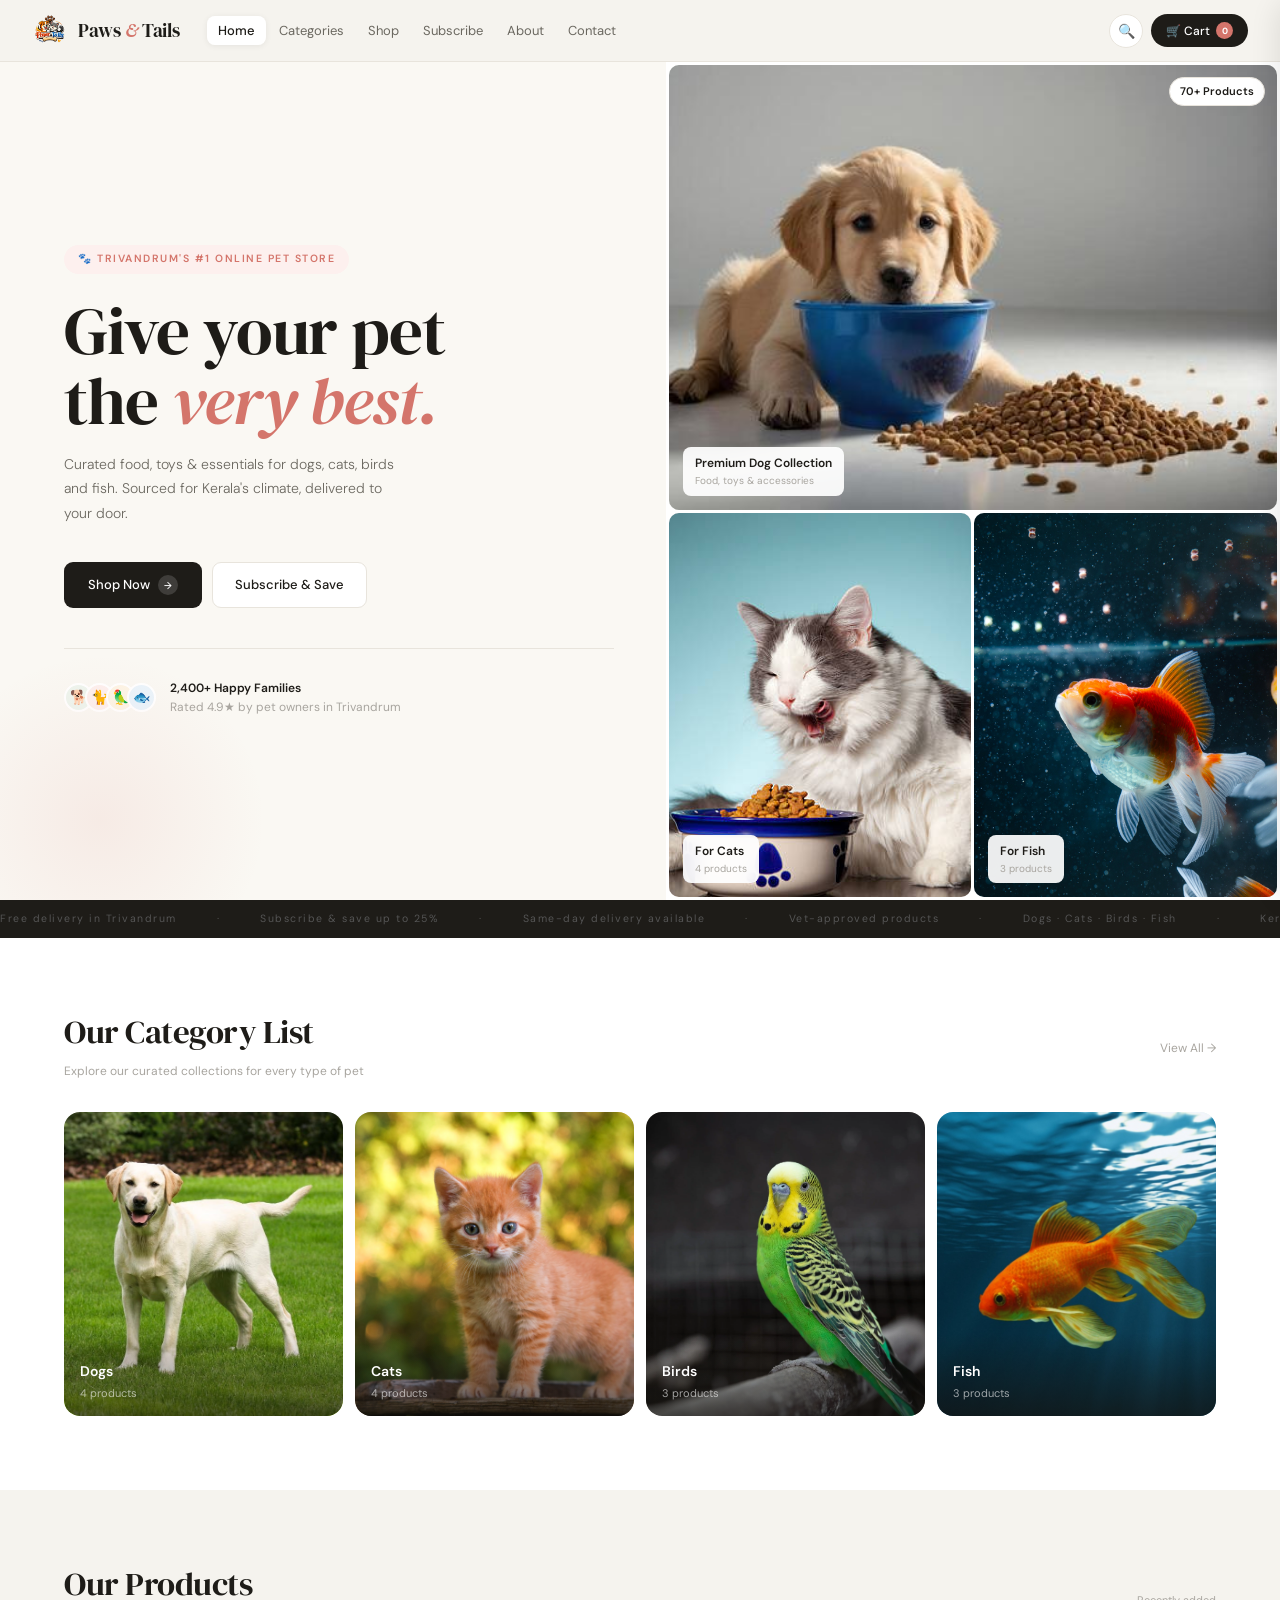
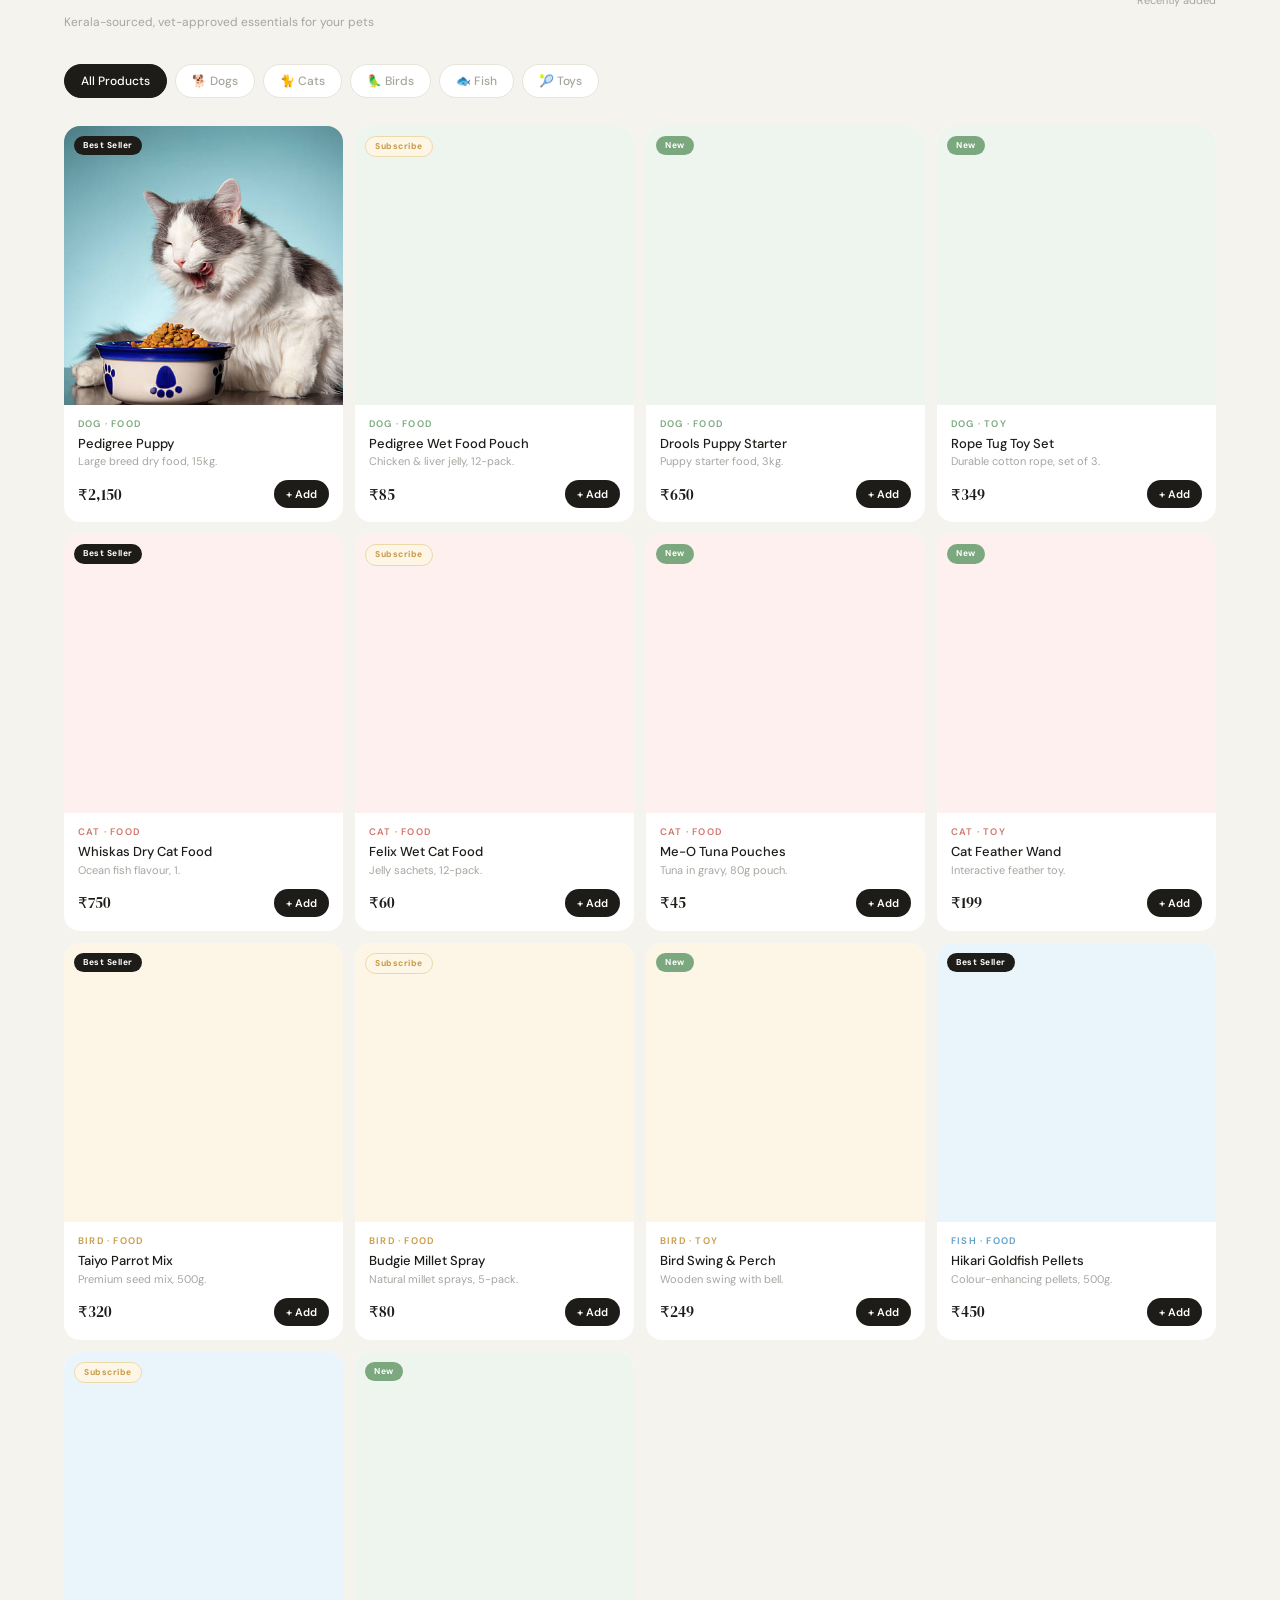
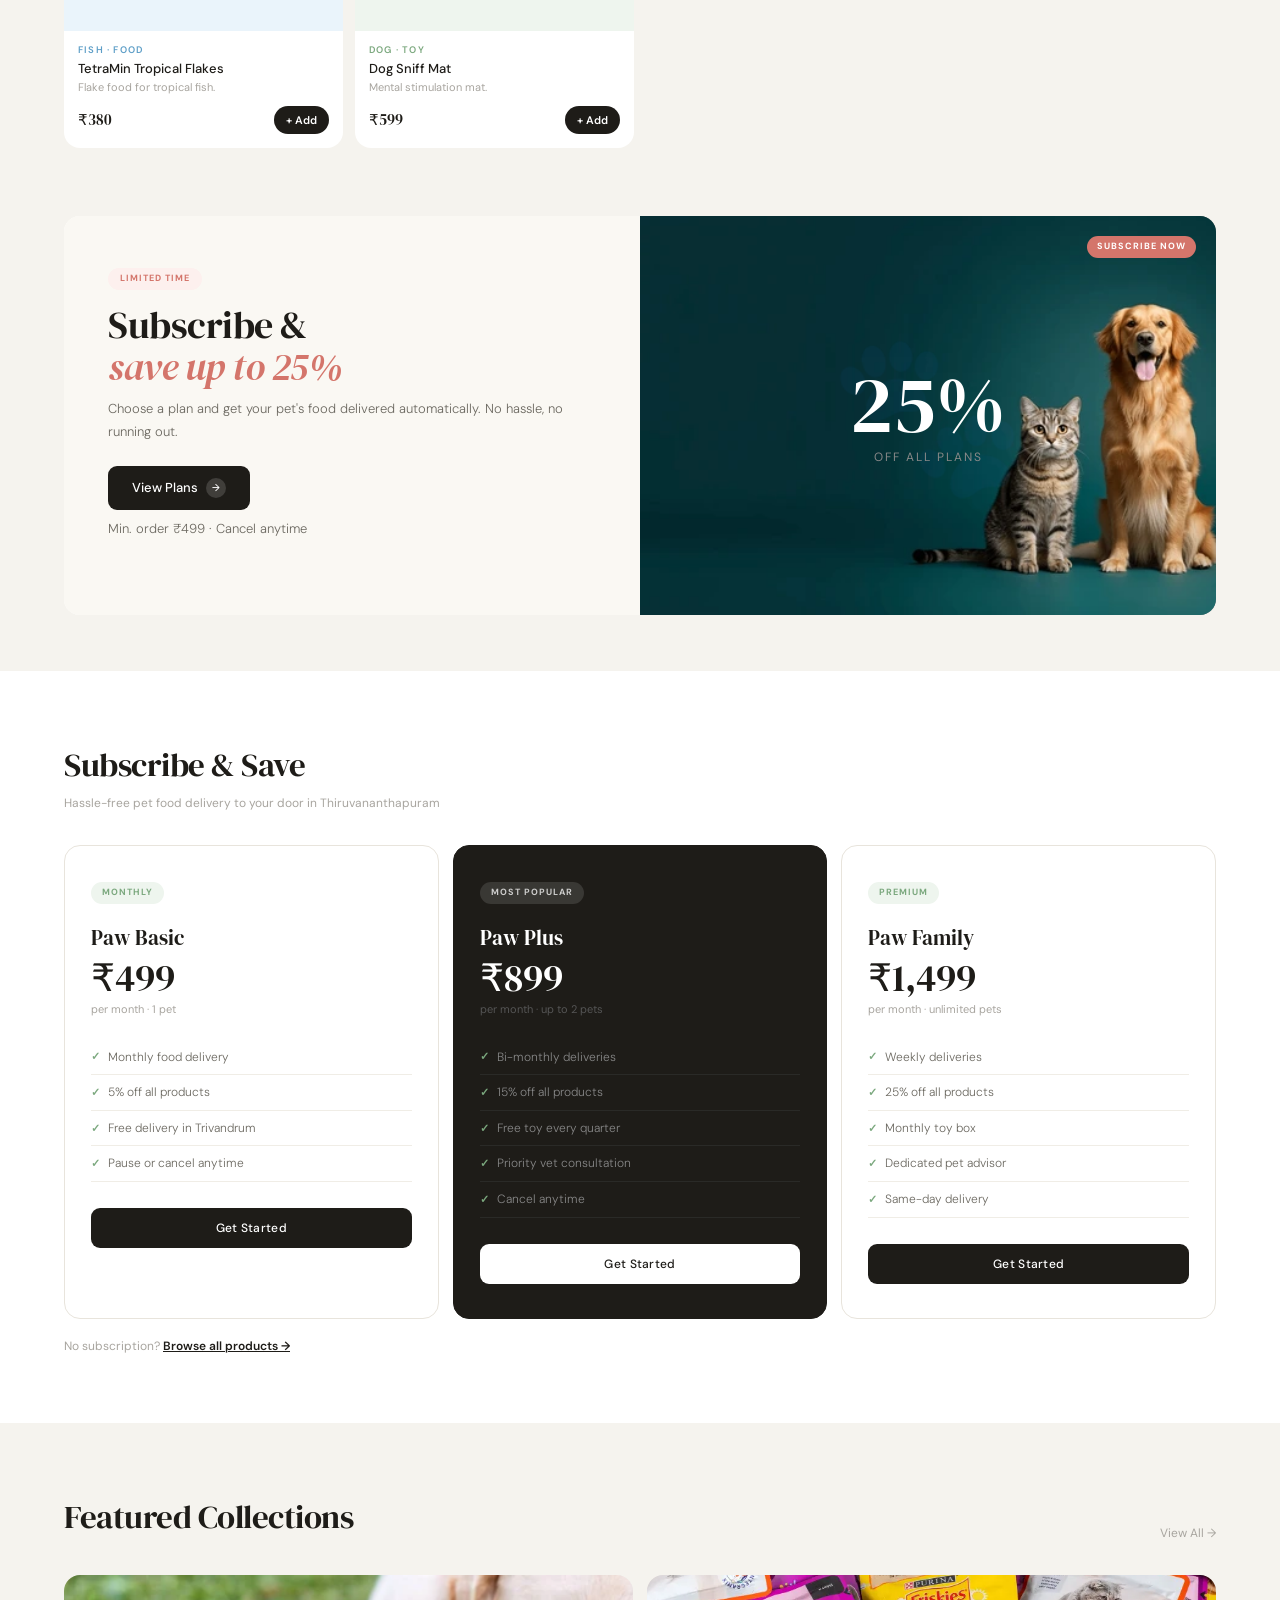
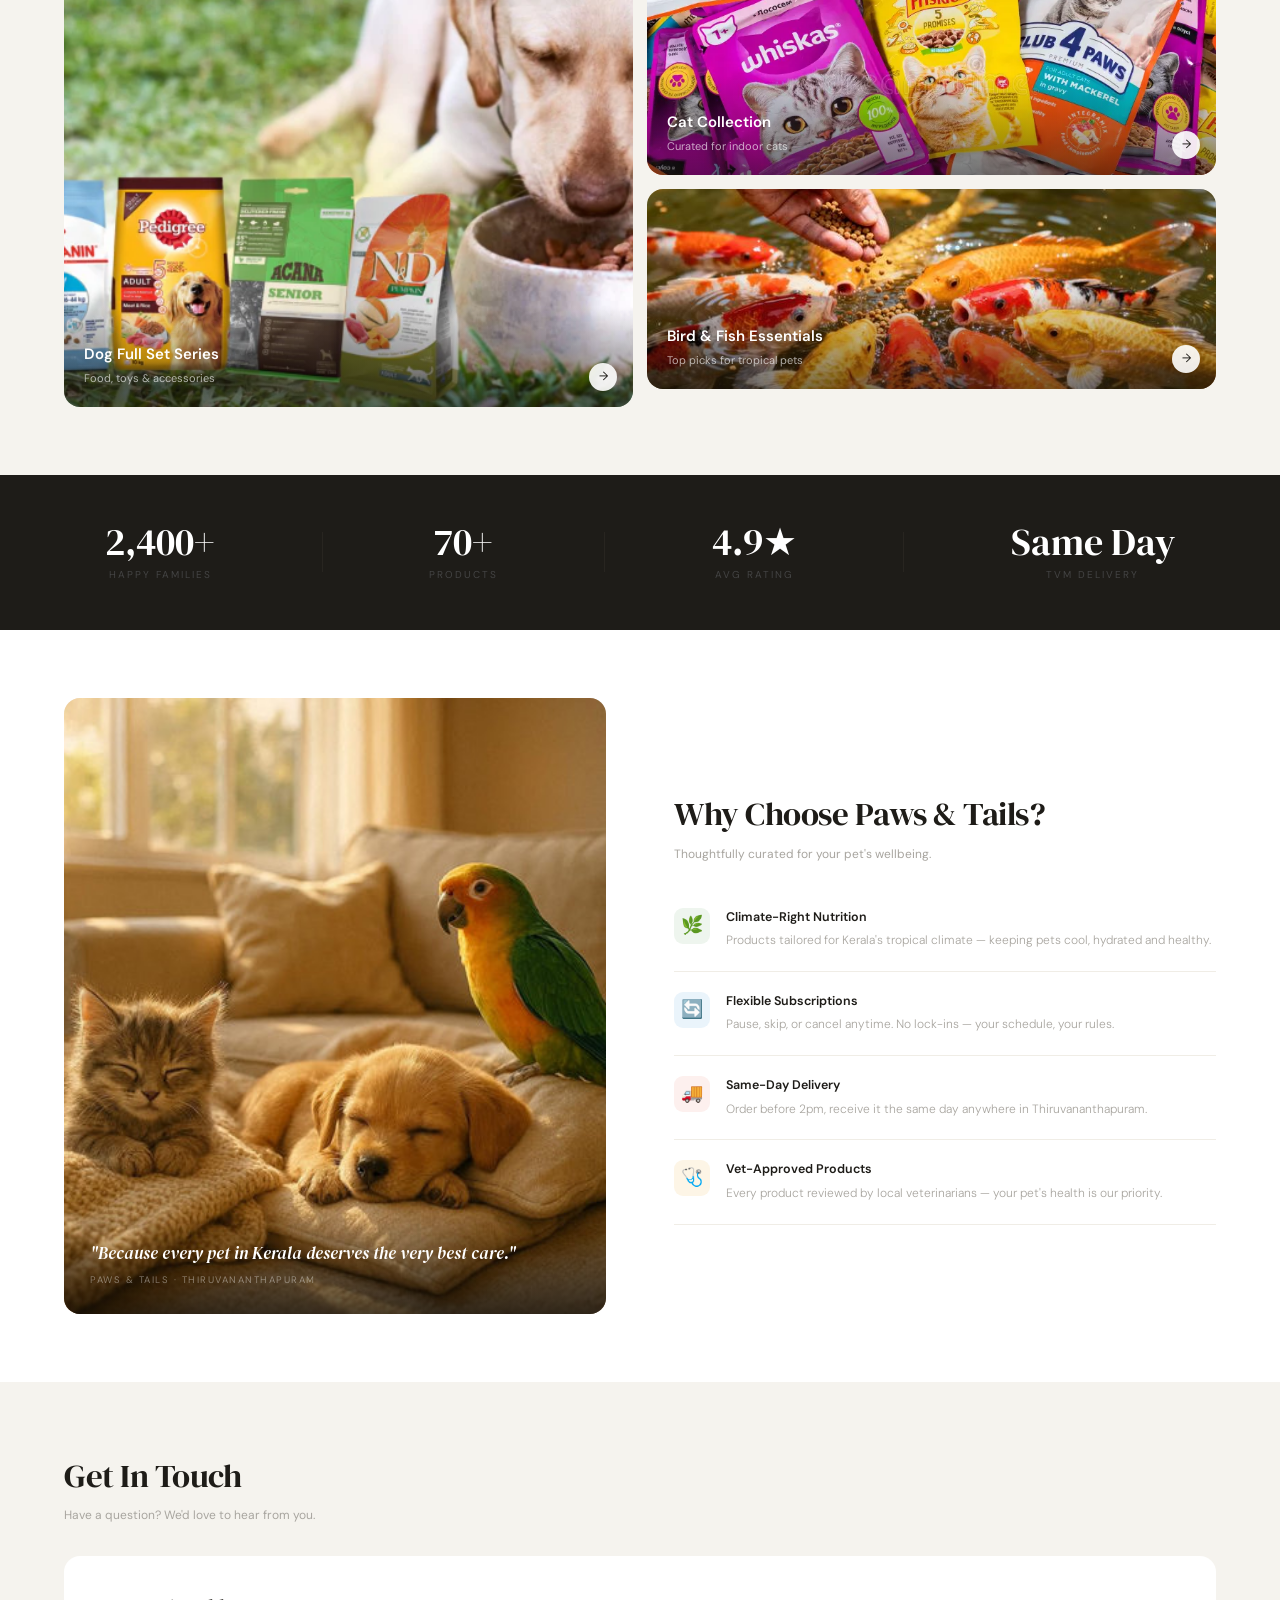
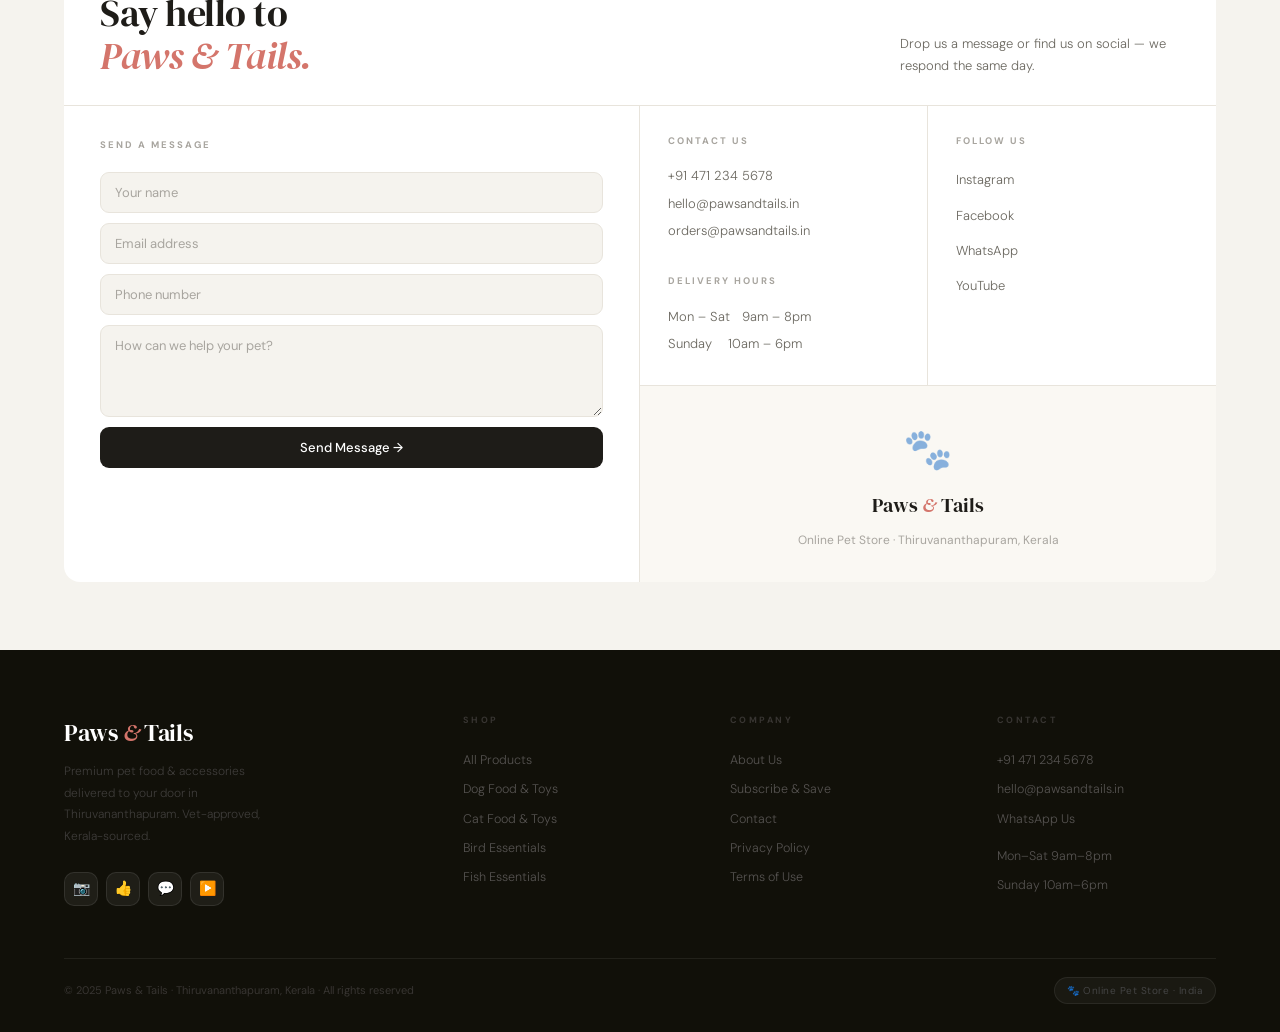
==== commit a9c7939b: "Update index.html" ====
--- a/index.html
+++ b/index.html
@@ -3,7 +3,7 @@
 <head>
 <meta charset="UTF-8">
 <meta name="viewport" content="width=device-width, initial-scale=1.0">
-<title>Paws &amp; Tails — Premium Pet Store, Trivandrum</title>
+<title>Paws &amp; Tails — Online Pet Store, Trivandrum</title>
 <link href="https://fonts.googleapis.com/css2?family=DM+Sans:ital,opsz,wght@0,9..40,300;0,9..40,400;0,9..40,500;0,9..40,600;1,9..40,300&family=DM+Serif+Display:ital@0;1&display=swap" rel="stylesheet">
 <style>
 :root{
@@ -12,10 +12,9 @@
   --sky:#5d9ec7;   --sky-bg:#eaf4fb;
   --blush:#d4756b; --blush-bg:#fdf0ee;
   --amber:#c89a45; --amber-bg:#fdf5e6;
-  --lav:#8a76c4;   --lav-bg:#f2eff9;
   --ink:#1e1c18;   --ink2:#2e2c28; --ink3:#6b6860; --ink4:#a8a59f;
   --bdr:#e8e4dc;   --bdr2:#f0ede6;
-  --nav-h:62px; --r:14px; --rs:9px;
+  --nav-h:62px;
 }
 *,*::before,*::after{margin:0;padding:0;box-sizing:border-box;}
 html{scroll-behavior:smooth;}
@@ -24,39 +23,6 @@
 button{font-family:'DM Sans',sans-serif;cursor:pointer;}
 ::-webkit-scrollbar{width:3px;}
 ::-webkit-scrollbar-thumb{background:var(--bdr);border-radius:2px;}
-
-/* ══ IMAGE SLOT SYSTEM ══ 
-   Every image slot has:
-   - An <img> tag (hidden by default, shown when src is set)
-   - A fallback emoji + dashed border placeholder
-   Replace src="images/YOUR_FILE.jpg" with your actual image path
-*/
-.img-slot{
-  position:relative;width:100%;height:100%;
-  display:flex;align-items:center;justify-content:center;
-  overflow:hidden;
-}
-.img-slot img{
-  width:100%;height:100%;object-fit:cover;
-  display:block;position:absolute;inset:0;
-  z-index:2;
-}
-/* Placeholder shown when image is missing/broken */
-.img-slot .img-placeholder{
-  position:absolute;inset:0;
-  display:flex;flex-direction:column;align-items:center;justify-content:center;
-  gap:6px;z-index:1;
-  border:2px dashed rgba(0,0,0,.12);border-radius:8px;
-  background:inherit;
-}
-.img-slot .img-placeholder .ph-emoji{font-size:38px;opacity:.5;}
-.img-slot .img-placeholder .ph-label{
-  font-size:9px;font-weight:600;letter-spacing:1.2px;text-transform:uppercase;
-  color:rgba(0,0,0,.28);text-align:center;padding:0 8px;line-height:1.4;
-}
-/* Hide placeholder when real image loads */
-.img-slot img.loaded + .img-placeholder,
-.img-slot img:not([src=""]):not([src*="YOUR_"]) + .img-placeholder{ display:none; }
 
 /* ══ INTRO ══ */
 #intro{position:fixed;inset:0;z-index:9999;background:#fff;display:flex;align-items:center;justify-content:center;transition:opacity .6s ease;}
@@ -123,7 +89,7 @@
 /* ══ CART DRAWER ══ */
 #cart-ov{position:fixed;inset:0;z-index:700;background:rgba(0,0,0,.22);opacity:0;pointer-events:none;transition:opacity .3s;}
 #cart-ov.open{opacity:1;pointer-events:all;}
-#cart-dr{position:fixed;top:0;right:0;bottom:0;z-index:701;width:min(390px,100vw);background:var(--white);transform:translateX(100%);transition:transform .38s cubic-bezier(.4,0,.2,1);display:flex;flex-direction:column;border-radius:var(--r) 0 0 var(--r);overflow:hidden;box-shadow:-4px 0 28px rgba(0,0,0,.09);}
+#cart-dr{position:fixed;top:0;right:0;bottom:0;z-index:701;width:min(390px,100vw);background:var(--white);transform:translateX(100%);transition:transform .38s cubic-bezier(.4,0,.2,1);display:flex;flex-direction:column;border-radius:20px 0 0 20px;overflow:hidden;box-shadow:-4px 0 28px rgba(0,0,0,.09);}
 #cart-dr.open{transform:translateX(0);}
 .cdh{display:flex;align-items:center;justify-content:space-between;padding:20px 22px;border-bottom:1px solid var(--bdr);}
 .cdh h3{font-family:'DM Serif Display',serif;font-size:18px;}
@@ -134,21 +100,26 @@
 .c-empty{height:100%;display:flex;flex-direction:column;align-items:center;justify-content:center;gap:10px;text-align:center;}
 .c-empty .cei{font-size:44px;opacity:.3;}
 .c-empty p{font-size:13px;color:var(--ink4);}
-.citem{display:grid;grid-template-columns:56px 1fr auto;gap:11px;padding:13px 0;border-bottom:1px solid var(--bdr2);align-items:start;}
+
+/* ── Cart item with inline qty controls ── */
+.citem{display:grid;grid-template-columns:56px 1fr;gap:12px;padding:14px 0;border-bottom:1px solid var(--bdr2);align-items:start;}
 .citem:last-child{border-bottom:none;}
-.cthumb{width:56px;height:56px;border-radius:var(--rs);overflow:hidden;flex-shrink:0;position:relative;}
+.cthumb{width:56px;height:56px;border-radius:10px;overflow:hidden;flex-shrink:0;position:relative;}
 .cthumb-img{width:100%;height:100%;object-fit:cover;display:block;}
 .cthumb-fallback{width:100%;height:100%;display:flex;align-items:center;justify-content:center;font-size:24px;}
-.cnm{font-size:13px;font-weight:500;margin-bottom:2px;line-height:1.3;}
-.cmt{font-size:11px;color:var(--ink4);margin-bottom:7px;}
-.cqty{display:flex;align-items:center;gap:7px;}
-.qb{width:22px;height:22px;border-radius:50%;background:var(--bg);border:none;font-size:14px;font-weight:600;display:flex;align-items:center;justify-content:center;transition:background .15s;}
-.qb:hover{background:var(--ink);color:var(--white);}
-.qn{font-size:12px;font-weight:600;min-width:15px;text-align:center;}
-.csd{display:flex;flex-direction:column;align-items:flex-end;gap:7px;}
-.cpr{font-size:13px;font-weight:600;}
-.cdel{background:none;border:none;color:var(--bdr);font-size:14px;transition:color .2s;}
+.cinfo{display:flex;flex-direction:column;gap:4px;}
+.cnm{font-size:13px;font-weight:500;line-height:1.3;}
+.cmt{font-size:11px;color:var(--ink4);}
+.citem-foot{display:flex;align-items:center;justify-content:space-between;margin-top:8px;}
+/* Quantity pill */
+.qty-pill{display:flex;align-items:center;gap:0;background:var(--bg);border:1px solid var(--bdr);border-radius:20px;overflow:hidden;height:28px;}
+.qty-pill button{width:28px;height:28px;border:none;background:transparent;font-size:15px;font-weight:600;color:var(--ink3);display:flex;align-items:center;justify-content:center;transition:background .15s,color .15s;flex-shrink:0;}
+.qty-pill button:hover{background:var(--ink);color:#fff;}
+.qty-pill .qnum{min-width:26px;text-align:center;font-size:12px;font-weight:700;color:var(--ink);line-height:1;}
+.cpr{font-size:13px;font-weight:600;color:var(--ink);}
+.cdel{background:none;border:none;color:var(--bdr);font-size:13px;transition:color .2s;padding:2px;}
 .cdel:hover{color:#e44;}
+
 .cfoot{padding:16px 22px;border-top:1px solid var(--bdr);background:var(--bg2);}
 .ctr{display:flex;justify-content:space-between;align-items:center;margin-bottom:4px;}
 .ctl{font-size:10px;text-transform:uppercase;letter-spacing:1.2px;color:var(--ink4);}
@@ -164,7 +135,7 @@
 .hero-l{padding:70px 52px 70px 64px;background:var(--bg2);display:flex;flex-direction:column;justify-content:center;position:relative;overflow:hidden;}
 .hero-l::after{content:'';position:absolute;width:360px;height:360px;bottom:-100px;left:-80px;background:radial-gradient(circle,rgba(212,117,107,.1) 0%,transparent 65%);pointer-events:none;}
 .hero-tag{display:inline-flex;align-items:center;gap:8px;font-size:10.5px;font-weight:600;letter-spacing:1.5px;text-transform:uppercase;color:var(--blush);background:var(--blush-bg);padding:6px 14px;border-radius:20px;margin-bottom:22px;width:fit-content;}
-.hero-h1{font-family:'DM Serif Display',serif;font-size:clamp(40px,5.2vw,68px);font-weight:400;line-height:1.05;letter-spacing:-1.2px;margin-bottom:16px;}
+.hero-h1{font-family:'DM Serif Display',serif;font-size:clamp(40px,5.2vw,68px);font-weight:400;line-height:1.05;letter-spacing:-1.2px;margin-bottom:16px;color:var(--ink);}
 .hero-h1 em{font-style:italic;color:var(--blush);}
 .hero-p{font-size:14px;color:var(--ink3);line-height:1.78;max-width:340px;margin-bottom:36px;font-weight:300;}
 .hero-btns{display:flex;gap:10px;flex-wrap:wrap;}
@@ -179,37 +150,18 @@
 .av:first-child{margin-left:0;}
 .ttxt{font-size:12px;color:var(--ink4);}
 .ttxt strong{color:var(--ink);font-weight:600;display:block;}
-
-/* ── HERO RIGHT: image grid ── */
 .hero-r{background:var(--white);display:grid;grid-template-columns:1fr 1fr;grid-template-rows:auto auto;gap:3px;padding:3px;}
-.hcell{border-radius:var(--rs);overflow:hidden;display:flex;align-items:center;justify-content:center;position:relative;cursor:pointer;transition:filter .2s;min-height:180px;}
-.hcell:hover{filter:brightness(.95);}
+.hcell{border-radius:10px;overflow:hidden;display:flex;align-items:center;justify-content:center;position:relative;cursor:pointer;transition:filter .2s;min-height:180px;}
+.hcell:hover{filter:brightness(.92);}
 .hcell.sp2{grid-column:1/-1;min-height:240px;}
-
-/* Image inside hcell */
 .hcell-img{width:100%;height:100%;position:absolute;inset:0;object-fit:cover;z-index:2;display:block;}
 .hcell-emoji{font-size:64px;transition:transform .35s;z-index:1;position:relative;}
 .hcell:hover .hcell-emoji{transform:scale(1.08);}
-/* When real image exists, hide emoji */
 .hcell img.hcell-img[src]:not([src*="YOUR_"]) ~ .hcell-emoji{display:none;}
-
 .hlbl{position:absolute;bottom:14px;left:14px;background:rgba(255,255,255,.92);backdrop-filter:blur(8px);border-radius:8px;padding:7px 12px;z-index:3;}
 .hlt{font-size:12px;font-weight:600;}
 .hls{font-size:10px;color:var(--ink4);}
 .hbadge{position:absolute;top:12px;right:12px;background:var(--white);border-radius:20px;padding:5px 10px;font-size:11px;font-weight:600;border:1px solid var(--bdr);z-index:3;}
-
-/* ══ IMAGE GUIDE BANNER ══ */
-.img-guide{
-  background:linear-gradient(135deg,#fff9f0,#fff3ea);
-  border:1.5px dashed #e8b97a;border-radius:12px;
-  padding:14px 20px;margin:0 64px 12px;
-  display:flex;align-items:center;gap:12px;flex-wrap:wrap;
-}
-.ig-icon{font-size:22px;}
-.ig-text{flex:1;}
-.ig-text strong{font-size:12px;font-weight:700;color:#b07a2a;display:block;margin-bottom:2px;}
-.ig-text p{font-size:11px;color:#9a6820;line-height:1.5;}
-code{background:rgba(0,0,0,.07);border-radius:4px;padding:1px 5px;font-size:10px;font-family:monospace;}
 
 /* ══ TICKER ══ */
 .ticker{background:var(--ink);padding:11px 0;overflow:hidden;}
@@ -231,17 +183,14 @@
 .cat-scroll{overflow-x:auto;-webkit-overflow-scrolling:touch;padding-bottom:6px;}
 .cat-scroll::-webkit-scrollbar{height:3px;}
 .cat-grid{display:grid;grid-template-columns:repeat(4,minmax(150px,1fr));gap:12px;min-width:640px;}
-.cat-card{border-radius:var(--r);overflow:hidden;position:relative;aspect-ratio:.92;cursor:pointer;transition:transform .3s,box-shadow .3s;}
+.cat-card{border-radius:16px;overflow:hidden;position:relative;aspect-ratio:.92;cursor:pointer;transition:transform .3s,box-shadow .3s;}
 .cat-card:hover{transform:translateY(-5px);box-shadow:0 14px 36px rgba(0,0,0,.11);}
-
-/* Category card image */
 .cat-bg{width:100%;height:100%;position:absolute;inset:0;display:flex;align-items:center;justify-content:center;}
 .cat-bg-img{width:100%;height:100%;object-fit:cover;display:block;position:absolute;inset:0;z-index:2;}
 .cate{font-size:56px;transition:transform .4s;z-index:1;position:relative;}
 .cat-card:hover .cate{transform:scale(1.12);}
-/* Hide emoji when real image loaded */
 .cat-bg img.cat-bg-img[src]:not([src*="YOUR_"]) ~ .cate{display:none;}
-.cat-ov{position:absolute;bottom:0;left:0;right:0;padding:28px 16px 14px;background:linear-gradient(transparent,rgba(20,18,14,.65));border-radius:0 0 var(--r) var(--r);z-index:3;}
+.cat-ov{position:absolute;bottom:0;left:0;right:0;padding:28px 16px 14px;background:linear-gradient(transparent,rgba(20,18,14,.65));border-radius:0 0 16px 16px;z-index:3;}
 .cat-nm{font-size:14px;font-weight:600;color:var(--white);}
 .cat-ct{font-size:11px;color:rgba(255,255,255,.6);margin-top:2px;}
 
@@ -253,72 +202,107 @@
 .fp:hover{border-color:var(--ink4);color:var(--ink);}
 .fp.on{background:var(--ink);color:var(--white);border-color:var(--ink);}
 .prod-grid{display:grid;grid-template-columns:repeat(4,1fr);gap:12px;}
-.pcard{background:var(--white);border-radius:var(--r);overflow:hidden;cursor:pointer;transition:transform .25s,box-shadow .25s;}
+.pcard{background:var(--white);border-radius:16px;overflow:hidden;cursor:pointer;transition:transform .25s,box-shadow .25s;}
 .pcard:hover{transform:translateY(-4px);box-shadow:0 10px 30px rgba(0,0,0,.09);z-index:2;}
-
-/* Product image area */
-.pimg{
-  aspect-ratio:1;position:relative;overflow:hidden;
-  display:flex;align-items:center;justify-content:center;
-}
-/* Actual photo */
-.pimg-photo{
-  position:absolute;inset:0;width:100%;height:100%;
-  object-fit:cover;display:block;z-index:2;
-}
-/* Fallback emoji when no real image */
+.pimg{aspect-ratio:1;position:relative;overflow:hidden;display:flex;align-items:center;justify-content:center;}
+.pimg-photo{position:absolute;inset:0;width:100%;height:100%;object-fit:cover;display:block;z-index:2;}
 .pimg-emoji{font-size:50px;transition:transform .4s cubic-bezier(.25,.46,.45,.94);z-index:1;position:relative;}
 .pcard:hover .pimg-emoji{transform:scale(1.09);}
-/* Hide emoji fallback when real image present */
 .pimg img.pimg-photo[src]:not([src*="YOUR_"]) ~ .pimg-emoji{display:none;}
-
 .pbadge{position:absolute;top:10px;left:10px;font-size:8.5px;font-weight:700;letter-spacing:.5px;padding:3px 9px;border-radius:20px;z-index:4;}
 .b-best{background:var(--ink);color:var(--white);}
 .b-new{background:var(--sage);color:var(--white);}
 .b-sub{background:var(--amber-bg);color:var(--amber);border:1px solid #ebd9a8;}
-.pbody{padding:12px 14px 16px;}
+.pbody{padding:12px 14px 14px;}
 .panim{font-size:9.5px;font-weight:600;letter-spacing:1.2px;text-transform:uppercase;margin-bottom:4px;}
 .pnm{font-size:13px;font-weight:500;line-height:1.3;margin-bottom:2px;}
 .pds{font-size:11px;color:var(--ink4);margin-bottom:10px;line-height:1.45;}
-.pfoot{display:flex;align-items:center;justify-content:space-between;}
+.pfoot{display:flex;align-items:center;justify-content:space-between;gap:8px;}
 .ppr{font-family:'DM Serif Display',serif;font-size:15px;}
-.padd{width:28px;height:28px;border-radius:50%;background:var(--ink);color:var(--white);border:none;font-size:16px;display:flex;align-items:center;justify-content:center;transition:background .2s;}
+
+/* In-card qty control — shown after first add */
+.pcard-qty{display:none;align-items:center;gap:0;background:var(--bg);border:1.5px solid var(--bdr);border-radius:20px;overflow:hidden;height:30px;}
+.pcard-qty.show{display:flex;}
+.pcard-qty button{width:28px;height:30px;border:none;background:transparent;font-size:14px;font-weight:700;color:var(--ink3);display:flex;align-items:center;justify-content:center;transition:background .15s,color .15s;}
+.pcard-qty button:hover{background:var(--ink);color:#fff;}
+.pcard-qty .pcqn{min-width:24px;text-align:center;font-size:12px;font-weight:700;color:var(--ink);}
+/* Add to cart button (shown when qty = 0) */
+.padd{display:flex;align-items:center;gap:5px;padding:7px 12px;border-radius:20px;background:var(--ink);color:var(--white);border:none;font-size:11px;font-weight:600;transition:background .2s;white-space:nowrap;}
 .padd:hover{background:var(--blush);}
 
-/* ── Upload guide overlay on pimg ── */
-.pimg-guide{
-  position:absolute;bottom:6px;right:6px;z-index:5;
-  background:rgba(255,255,255,.88);backdrop-filter:blur(4px);
-  border-radius:6px;padding:3px 7px;
-  font-size:8px;font-weight:600;color:var(--ink3);letter-spacing:.5px;
-  border:1px dashed var(--bdr);white-space:nowrap;
-  pointer-events:none;
-}
+/* ══ PRODUCT POPUP / MODAL ══ */
+#popup-ov{position:fixed;inset:0;z-index:800;background:rgba(0,0,0,.45);opacity:0;pointer-events:none;transition:opacity .3s;backdrop-filter:blur(4px);}
+#popup-ov.open{opacity:1;pointer-events:all;}
+#popup-box{
+  position:fixed;top:50%;left:50%;z-index:801;
+  transform:translate(-50%,-52%) scale(.96);
+  opacity:0;pointer-events:none;
+  transition:transform .32s cubic-bezier(.4,0,.2,1),opacity .3s;
+  width:min(680px,95vw);
+  background:var(--white);border-radius:20px;overflow:hidden;
+  box-shadow:0 24px 80px rgba(0,0,0,.22);
+  display:grid;grid-template-columns:1fr 1fr;
+}
+#popup-box.open{transform:translate(-50%,-50%) scale(1);opacity:1;pointer-events:all;}
+.popup-img-col{
+  position:relative;min-height:320px;
+  display:flex;align-items:center;justify-content:center;
+}
+.popup-img-bg{position:absolute;inset:0;background:var(--bg);}
+.popup-img-photo{width:100%;height:100%;object-fit:cover;position:absolute;inset:0;display:block;z-index:2;}
+.popup-img-emoji{font-size:90px;position:relative;z-index:3;}
+.popup-img-photo[src]:not([src*="YOUR_"]) ~ .popup-img-emoji{display:none;}
+.popup-badge{position:absolute;top:14px;left:14px;z-index:4;font-size:9px;font-weight:700;letter-spacing:.5px;padding:4px 11px;border-radius:20px;}
+.popup-info{padding:32px 28px;display:flex;flex-direction:column;gap:0;overflow-y:auto;max-height:520px;}
+.popup-close{position:absolute;top:14px;right:14px;z-index:10;width:30px;height:30px;border-radius:50%;background:rgba(255,255,255,.9);border:none;font-size:14px;color:var(--ink3);display:flex;align-items:center;justify-content:center;transition:all .2s;backdrop-filter:blur(6px);}
+.popup-close:hover{background:var(--ink);color:#fff;}
+.popup-animal-tag{font-size:9.5px;font-weight:700;letter-spacing:1.5px;text-transform:uppercase;margin-bottom:10px;}
+.popup-name{font-family:'DM Serif Display',serif;font-size:22px;font-weight:400;line-height:1.2;margin-bottom:6px;}
+.popup-desc{font-size:12px;color:var(--ink4);line-height:1.7;margin-bottom:16px;}
+.popup-price{font-family:'DM Serif Display',serif;font-size:30px;margin-bottom:6px;}
+.popup-price small{font-family:'DM Sans',sans-serif;font-size:11px;color:var(--ink4);font-weight:400;}
+.popup-divider{height:1px;background:var(--bdr2);margin:14px 0;}
+.popup-features{display:flex;flex-direction:column;gap:8px;margin-bottom:18px;}
+.popup-feat{display:flex;align-items:center;gap:8px;font-size:12px;color:var(--ink3);}
+.popup-feat::before{content:'✓';color:var(--sage);font-weight:700;font-size:11px;}
+/* Popup qty row */
+.popup-qty-row{display:flex;align-items:center;gap:12px;margin-bottom:14px;}
+.popup-qty-label{font-size:11px;font-weight:600;color:var(--ink4);text-transform:uppercase;letter-spacing:.8px;}
+.popup-qty-pill{display:flex;align-items:center;background:var(--bg);border:1.5px solid var(--bdr);border-radius:24px;overflow:hidden;height:34px;}
+.popup-qty-pill button{width:34px;height:34px;border:none;background:transparent;font-size:16px;font-weight:600;color:var(--ink3);display:flex;align-items:center;justify-content:center;transition:background .15s,color .15s;}
+.popup-qty-pill button:hover{background:var(--ink);color:#fff;}
+.popup-qty-pill .pqn{min-width:30px;text-align:center;font-size:14px;font-weight:700;color:var(--ink);}
+.popup-add-btn{
+  width:100%;padding:13px;border-radius:10px;
+  background:var(--ink);color:var(--white);border:none;
+  font-size:13px;font-weight:600;letter-spacing:.3px;
+  transition:background .2s;
+  display:flex;align-items:center;justify-content:center;gap:8px;
+}
+.popup-add-btn:hover{background:var(--blush);}
 
 /* ══ PROMO BANNER ══ */
-.promo{background:var(--white);border-radius:var(--r);display:grid;grid-template-columns:1fr 1fr;overflow:hidden;margin:0 64px 56px;}
+.promo{background:var(--white);border-radius:16px;display:grid;grid-template-columns:1fr 1fr;overflow:hidden;margin:0 64px 56px;}
 .promo-l{padding:52px 44px;background:var(--bg2);display:flex;flex-direction:column;justify-content:center;}
 .promo-chip{display:inline-block;background:var(--blush-bg);color:var(--blush);font-size:9px;font-weight:700;letter-spacing:1px;text-transform:uppercase;padding:4px 12px;border-radius:20px;margin-bottom:14px;width:fit-content;}
 .promo-l h3{font-family:'DM Serif Display',serif;font-size:clamp(26px,3vw,44px);font-weight:400;line-height:1.1;letter-spacing:-.5px;margin-bottom:10px;}
 .promo-l h3 em{font-style:italic;color:var(--blush);}
 .promo-l p{font-size:13px;color:var(--ink3);line-height:1.75;margin-bottom:22px;font-weight:300;}
 .promo-note{font-size:11px;color:var(--ink4);margin-top:8px;}
-/* Promo right — can have a banner image */
 .promo-r{position:relative;overflow:hidden;min-height:260px;display:flex;align-items:center;justify-content:center;}
 .promo-r-img{position:absolute;inset:0;width:100%;height:100%;object-fit:cover;z-index:1;}
 .promo-r-overlay{position:absolute;inset:0;background:var(--ink);z-index:0;}
-/* When image is set, hide the dark overlay */
 .promo-r img.promo-r-img[src]:not([src*="YOUR_"]) ~ .promo-r-overlay{opacity:.5;}
 .promo-r::before{content:'🐾';position:absolute;top:50%;left:50%;transform:translate(-50%,-50%);font-size:160px;opacity:.07;pointer-events:none;z-index:2;}
 .promo-pct-w{text-align:center;position:relative;z-index:3;}
 .promo-pct{font-family:'DM Serif Display',serif;font-size:80px;color:var(--white);line-height:1;}
-.promo-pct-s{font-size:12px;color:#555;letter-spacing:2px;text-transform:uppercase;margin-top:4px;}
+.promo-pct-s{font-size:12px;color:#888;letter-spacing:2px;text-transform:uppercase;margin-top:4px;}
 .promo-lbl{position:absolute;top:20px;right:20px;background:var(--blush);color:var(--white);font-size:9px;font-weight:700;letter-spacing:1px;text-transform:uppercase;padding:4px 10px;border-radius:20px;z-index:4;}
 
 /* ══ SUBSCRIPTION ══ */
 #subscription{background:var(--white);}
 .plans{display:grid;grid-template-columns:repeat(3,1fr);gap:14px;}
-.plan{border-radius:var(--r);border:1px solid var(--bdr);padding:34px 26px;background:var(--white);transition:transform .28s,box-shadow .28s;}
+.plan{border-radius:16px;border:1px solid var(--bdr);padding:34px 26px;background:var(--white);transition:transform .28s,box-shadow .28s;}
 .plan:hover{transform:translateY(-4px);box-shadow:0 14px 40px rgba(0,0,0,.09);z-index:2;}
 .plan.star{background:var(--ink);color:var(--white);border-color:var(--ink);}
 .plan-badge{display:inline-block;font-size:9px;font-weight:700;letter-spacing:1px;text-transform:uppercase;padding:4px 11px;border-radius:20px;margin-bottom:18px;}
@@ -339,15 +323,14 @@
 .plan.star .plan-btn{background:var(--white);color:var(--ink);}
 .plan.star .plan-btn:hover{background:var(--bg);}
 
-/* ══ FEATURED COLLECTIONS ══ */
+/* ══ COLLECTIONS ══ */
 #collections{background:var(--bg);}
 .coll-grid{display:grid;grid-template-columns:1fr 1fr;gap:14px;}
-.cc2{border-radius:var(--r);overflow:hidden;position:relative;cursor:pointer;transition:transform .28s;}
+.cc2{border-radius:16px;overflow:hidden;position:relative;cursor:pointer;transition:transform .28s;}
 .cc2:hover{transform:scale(1.015);}
 .cc2.tall{grid-row:span 2;}
 .ccimg{width:100%;min-height:200px;display:flex;align-items:center;justify-content:center;position:relative;overflow:hidden;}
 .cc2.tall .ccimg{min-height:432px;}
-/* Collection image */
 .ccimg-photo{position:absolute;inset:0;width:100%;height:100%;object-fit:cover;z-index:2;}
 .ccimg-emoji{font-size:80px;z-index:1;position:relative;}
 .cc2.tall .ccimg-emoji{font-size:100px;}
@@ -367,8 +350,7 @@
 /* ══ ABOUT ══ */
 #about{background:var(--white);}
 .about-g{display:grid;grid-template-columns:1fr 1fr;gap:68px;align-items:center;}
-.about-img{border-radius:var(--r);overflow:hidden;background:var(--bg);aspect-ratio:.88;display:flex;flex-direction:column;justify-content:flex-end;position:relative;}
-/* About section image */
+.about-img{border-radius:16px;overflow:hidden;background:var(--bg);aspect-ratio:.88;display:flex;flex-direction:column;justify-content:flex-end;position:relative;}
 .about-photo{position:absolute;inset:0;width:100%;height:100%;object-fit:cover;z-index:1;}
 .about-bg-em{position:absolute;inset:0;display:flex;align-items:center;justify-content:center;font-size:150px;opacity:.08;z-index:0;}
 .about-q-box{padding:26px;position:relative;background:linear-gradient(transparent,rgba(10,8,5,.72));z-index:2;}
@@ -386,7 +368,7 @@
 
 /* ══ CONTACT ══ */
 #contact{background:var(--bg);}
-.contact-card{background:var(--white);border-radius:var(--r);overflow:hidden;}
+.contact-card{background:var(--white);border-radius:16px;overflow:hidden;}
 .contact-top{padding:36px 36px 28px;display:flex;justify-content:space-between;align-items:flex-end;flex-wrap:wrap;gap:16px;border-bottom:1px solid var(--bdr);}
 .contact-top h2{font-family:'DM Serif Display',serif;font-size:clamp(24px,3vw,40px);font-weight:400;letter-spacing:-.5px;line-height:1.1;}
 .contact-top h2 em{font-style:italic;color:var(--blush);}
@@ -417,37 +399,28 @@
 .cbrand-sub{font-size:12px;color:var(--ink4);}
 
 /* ══ FOOTER ══ */
-footer{background:var(--white);border-top:1px solid var(--bdr);padding:26px 64px;display:flex;align-items:center;justify-content:space-between;flex-wrap:wrap;gap:12px;}
-.fl{font-family:'DM Serif Display',serif;font-size:17px;color:var(--ink);}
-.fl em{font-style:italic;color:var(--blush);}
-.fc{font-size:11px;color:var(--ink4);}
-.flinks{display:flex;gap:20px;}
-.flinks a{font-size:11px;color:var(--ink4);transition:color .2s;}
-.flinks a:hover{color:var(--ink);}
+footer{background:#111009;padding:64px 64px 0;}
+.foot-main{display:grid;grid-template-columns:1.6fr 1fr 1fr 1fr;gap:48px;padding-bottom:52px;border-bottom:1px solid rgba(255,255,255,.07);}
+.foot-logo{font-family:'DM Serif Display',serif;font-size:24px;font-weight:400;color:#fff;letter-spacing:-.3px;margin-bottom:10px;}
+.foot-logo em{font-style:italic;color:var(--blush);}
+.foot-tagline{font-size:12px;color:#3e3c3a;line-height:1.8;max-width:210px;font-weight:300;margin-bottom:24px;}
+.foot-social{display:flex;gap:8px;}
+.foot-soc{width:34px;height:34px;border-radius:10px;background:rgba(255,255,255,.06);border:1px solid rgba(255,255,255,.09);display:flex;align-items:center;justify-content:center;font-size:14px;transition:all .2s;text-decoration:none;}
+.foot-soc:hover{background:var(--blush);border-color:var(--blush);transform:translateY(-2px);}
+.foot-col h4{font-size:9px;font-weight:700;letter-spacing:2.5px;text-transform:uppercase;color:#383532;margin-bottom:18px;}
+.foot-col a{display:block;font-size:12.5px;color:#555250;padding:5px 0;transition:color .2s;text-decoration:none;font-weight:300;}
+.foot-col a:hover{color:#fff;}
+.foot-bottom{display:flex;align-items:center;justify-content:space-between;flex-wrap:wrap;gap:8px;padding:18px 0 28px;}
+.foot-copy{font-size:11px;color:#383532;}
+.foot-badge{display:inline-flex;align-items:center;gap:6px;background:rgba(255,255,255,.04);border:1px solid rgba(255,255,255,.07);border-radius:20px;padding:5px 12px;font-size:10px;color:#444;letter-spacing:.5px;}
 
 /* ══ TOAST ══ */
-#toast{position:fixed;bottom:22px;right:22px;z-index:800;background:var(--ink);color:var(--white);padding:12px 18px;border-radius:10px;font-size:12px;font-weight:500;transform:translateY(60px);opacity:0;pointer-events:none;transition:all .3s;max-width:280px;line-height:1.4;box-shadow:0 4px 24px rgba(0,0,0,.18);}
-#toast.show{transform:translateY(0);opacity:1;}
+#toast{position:fixed;bottom:22px;left:50%;transform:translateX(-50%) translateY(60px);z-index:900;background:var(--ink);color:var(--white);padding:11px 20px;border-radius:24px;font-size:12px;font-weight:500;opacity:0;pointer-events:none;transition:all .3s;white-space:nowrap;box-shadow:0 4px 24px rgba(0,0,0,.18);}
+#toast.show{transform:translateX(-50%) translateY(0);opacity:1;}
 
 /* ══ SCROLL REVEAL ══ */
 .rv{opacity:0;transform:translateY(16px);transition:opacity .55s ease,transform .55s ease;}
 .rv.vis{opacity:1;transform:translateY(0);}
-
-/* ══ IMAGE REFERENCE PANEL ══ */
-.img-ref-panel{
-  background:var(--white);border-top:1px solid var(--bdr);
-  padding:48px 64px;
-}
-.img-ref-panel h3{font-family:'DM Serif Display',serif;font-size:24px;margin-bottom:6px;}
-.img-ref-panel > p{font-size:12px;color:var(--ink4);margin-bottom:28px;}
-.img-ref-grid{display:grid;grid-template-columns:repeat(auto-fill,minmax(220px,1fr));gap:10px;}
-.img-ref-item{
-  background:var(--bg);border:1.5px dashed var(--bdr);border-radius:10px;
-  padding:14px 16px;
-}
-.ir-section{font-size:9px;font-weight:700;letter-spacing:1.5px;text-transform:uppercase;color:var(--ink4);margin-bottom:4px;}
-.ir-key{font-size:12px;font-weight:600;color:var(--ink);margin-bottom:3px;}
-.ir-path{font-size:10px;color:var(--blush);font-family:monospace;word-break:break-all;}
 
 /* ══ RESPONSIVE ══ */
 @media(max-width:1100px){.prod-grid{grid-template-columns:repeat(3,1fr);}.about-g{gap:44px;}}
@@ -459,10 +432,12 @@
   .nav-logo{margin-right:auto;}
   .sec{padding:52px 24px;}
   .stats{padding:40px 24px;}
-  footer{padding:22px 24px;flex-direction:column;text-align:center;}
+  footer{padding:44px 24px 0;}
+  .foot-main{grid-template-columns:1fr 1fr;gap:32px;padding-bottom:36px;}
+  .foot-bottom{padding:16px 0 22px;}
   .promo{margin:0 24px 44px;grid-template-columns:1fr;}
-  .img-guide{margin:0 24px 12px;}
-  .img-ref-panel{padding:44px 24px;}
+  #popup-box{grid-template-columns:1fr;}
+  .popup-img-col{min-height:220px;}
 }
 @media(max-width:768px){
   #home{grid-template-columns:1fr;}
@@ -486,7 +461,7 @@
   .promo{margin:0 16px 36px;}
   .cright-top{grid-template-columns:1fr;}
   .cright-col:first-child{border-right:none;border-bottom:1px solid var(--bdr);}
-  .img-ref-grid{grid-template-columns:1fr 1fr;}
+  .foot-main{grid-template-columns:1fr;}
 }
 </style>
 </head>
@@ -532,7 +507,6 @@
 <!-- ══ NAVBAR ══ -->
 <nav id="navbar">
   <a class="nav-logo" href="#home">
-    <!-- ▶ Replace src with your logo file: images/YOUR_LOGO.png -->
     <img class="nav-logo-img" src="images/YOUR_LOGO.png" alt="Paws & Tails Logo" onerror="this.style.display='none'"/>
     <span class="nav-logo-text">Paws <em>&amp;</em> Tails</span>
   </a>
@@ -571,10 +545,39 @@
   </div>
 </div>
 
+<!-- ══ PRODUCT POPUP ══ -->
+<div id="popup-ov" onclick="closePopup()"></div>
+<div id="popup-box">
+  <button class="popup-close" onclick="closePopup()">✕</button>
+  <div class="popup-img-col" id="popup-img-col">
+    <div class="popup-img-bg" id="popup-img-bg"></div>
+    <img class="popup-img-photo" id="popup-img-photo" src="" alt="">
+    <span class="popup-img-emoji" id="popup-img-emoji"></span>
+    <span class="popup-badge" id="popup-badge"></span>
+  </div>
+  <div class="popup-info">
+    <div class="popup-animal-tag" id="popup-animal-tag"></div>
+    <div class="popup-name" id="popup-name"></div>
+    <div class="popup-desc" id="popup-desc"></div>
+    <div class="popup-price" id="popup-price"></div>
+    <div class="popup-divider"></div>
+    <div class="popup-features" id="popup-features"></div>
+    <div class="popup-qty-row">
+      <span class="popup-qty-label">Qty</span>
+      <div class="popup-qty-pill">
+        <button onclick="popupQtyChange(-1)">−</button>
+        <span class="pqn" id="popup-qty-n">1</span>
+        <button onclick="popupQtyChange(1)">+</button>
+      </div>
+    </div>
+    <button class="popup-add-btn" id="popup-add-btn" onclick="popupAddToCart()">🛒 Add to Cart</button>
+  </div>
+</div>
+
 <!-- ══ HERO ══ -->
 <section id="home">
   <div class="hero-l">
-    <div class="hero-tag">🐾 Trivandrum's Premier Pet Store</div>
+    <div class="hero-tag">🐾 Trivandrum's #1 Online Pet Store</div>
     <h1 class="hero-h1">Give your pet<br>the <em>very best.</em></h1>
     <p class="hero-p">Curated food, toys &amp; essentials for dogs, cats, birds and fish. Sourced for Kerala's climate, delivered to your door.</p>
     <div class="hero-btns">
@@ -595,24 +598,18 @@
     </div>
   </div>
   <div class="hero-r">
-    <!-- ▼ HERO IMAGE 1 — full-width top banner (dogs) -->
     <div class="hcell sp2" style="background:var(--sage-bg)" onclick="jumpFilter('dog')">
-      <!-- ▶ Replace src: images/hero-dogs-banner.jpg  (recommended: 900×500px) -->
       <img class="hcell-img" src="images/dog1.jpg" alt="Dog Collection" onerror="this.style.display='none'">
       <span class="hcell-emoji">🐕</span>
       <div class="hlbl"><div class="hlt">Premium Dog Collection</div><div class="hls">Food, toys &amp; accessories</div></div>
       <div class="hbadge">70+ Products</div>
     </div>
-    <!-- ▼ HERO IMAGE 2 — cats -->
     <div class="hcell" style="background:var(--blush-bg)" onclick="jumpFilter('cat')">
-      <!-- ▶ Replace src: images/hero-cats.jpg  (recommended: 440×400px) -->
       <img class="hcell-img" src="images/cat1.jpg" alt="Cat Collection" onerror="this.style.display='none'">
       <span class="hcell-emoji">🐈</span>
       <div class="hlbl"><div class="hlt">For Cats</div><div class="hls">4 products</div></div>
     </div>
-    <!-- ▼ HERO IMAGE 3 — fish -->
     <div class="hcell" style="background:var(--sky-bg)" onclick="jumpFilter('fish')">
-      <!-- ▶ Replace src: images/hero-fish.jpg  (recommended: 440×400px) -->
       <img class="hcell-img" src="images/fish1.jpg" alt="Fish Collection" onerror="this.style.display='none'">
       <span class="hcell-emoji">🐟</span>
       <div class="hlbl"><div class="hlt">For Fish</div><div class="hls">3 products</div></div>
@@ -622,15 +619,6 @@
 
 <!-- ══ TICKER ══ -->
 <div class="ticker"><div class="ticker-t" id="ticker-t"></div></div>
-
-<!-- ══ IMAGE GUIDE ══
-<div class="img-guide">
-  <div class="ig-icon">📸</div>
-  <div class="ig-text">
-    <strong>HOW TO ADD YOUR IMAGES</strong>
-    <p>Every section has an image slot. Put your photos in the <code>images/</code> folder next to this HTML file, then replace the placeholder filenames (like <code>YOUR_PRODUCT_DOG_1.jpg</code>) with your actual filenames. The emoji falls back automatically if no image is found.</p>
-  </div>
-</div> -->
 
 <!-- ══ CATEGORIES ══ -->
 <section class="sec" id="categories" style="background:var(--white)">
@@ -643,47 +631,34 @@
   </div>
   <div class="cat-scroll">
     <div class="cat-grid">
-
-      <!-- CATEGORY: Dogs -->
       <div class="cat-card rv" onclick="jumpFilter('dog')">
         <div class="cat-bg" style="background:var(--sage-bg)">
-          <!-- ▶ Replace src: images/category-dogs.jpg  (recommended: 400×440px) -->
-          <img class="cat-bg-img" src="images/dog3.jpg" alt="Dogs Category" onerror="this.style.display='none'">
+          <img class="cat-bg-img" src="images/dog3.jpg" alt="Dogs" onerror="this.style.display='none'">
           <span class="cate">🐕</span>
         </div>
         <div class="cat-ov"><div class="cat-nm">Dogs</div><div class="cat-ct">4 products</div></div>
       </div>
-
-      <!-- CATEGORY: Cats -->
       <div class="cat-card rv" onclick="jumpFilter('cat')" style="transition-delay:.07s">
         <div class="cat-bg" style="background:var(--blush-bg)">
-          <!-- ▶ Replace src: images/category-cats.jpg -->
-          <img class="cat-bg-img" src="images/cat4.jpg" alt="Cats Category" onerror="this.style.display='none'">
+          <img class="cat-bg-img" src="images/cat4.jpg" alt="Cats" onerror="this.style.display='none'">
           <span class="cate">🐈</span>
         </div>
         <div class="cat-ov"><div class="cat-nm">Cats</div><div class="cat-ct">4 products</div></div>
       </div>
-
-      <!-- CATEGORY: Birds -->
       <div class="cat-card rv" onclick="jumpFilter('bird')" style="transition-delay:.14s">
         <div class="cat-bg" style="background:var(--amber-bg)">
-          <!-- ▶ Replace src: images/category-birds.jpg -->
-          <img class="cat-bg-img" src="images/bird1.webp" alt="Birds Category" onerror="this.style.display='none'">
+          <img class="cat-bg-img" src="images/bird1.webp" alt="Birds" onerror="this.style.display='none'">
           <span class="cate">🦜</span>
         </div>
         <div class="cat-ov"><div class="cat-nm">Birds</div><div class="cat-ct">3 products</div></div>
       </div>
-
-      <!-- CATEGORY: Fish -->
       <div class="cat-card rv" onclick="jumpFilter('fish')" style="transition-delay:.21s">
         <div class="cat-bg" style="background:var(--sky-bg)">
-          <!-- ▶ Replace src: images/category-fish.jpg -->
-          <img class="cat-bg-img" src="images/fish22.jpg" alt="Fish Category" onerror="this.style.display='none'">
+          <img class="cat-bg-img" src="images/fish22.jpg" alt="Fish" onerror="this.style.display='none'">
           <span class="cate">🐟</span>
         </div>
         <div class="cat-ov"><div class="cat-nm">Fish</div><div class="cat-ct">3 products</div></div>
       </div>
-
     </div>
   </div>
 </section>
@@ -718,7 +693,6 @@
     <p class="promo-note">Min. order ₹499 · Cancel anytime</p>
   </div>
   <div class="promo-r">
-    <!-- ▶ Replace src: images/promo-banner.jpg  (recommended: 700×500px, dark/moody works best) -->
     <img class="promo-r-img" src="images/promobanner.webp" alt="Promo Banner" onerror="this.style.display='none'">
     <div class="promo-r-overlay"></div>
     <div class="promo-pct-w">
@@ -790,33 +764,25 @@
     </div>
   </div>
   <div class="coll-grid">
-    <!-- COLLECTION: Dogs tall card -->
     <div class="cc2 tall rv" onclick="jumpFilter('dog')">
       <div class="ccimg" style="background:var(--sage-bg)">
-        <!-- ▶ Replace src: images/collection-dogs.jpg  (recommended: 600×880px portrait) -->
         <img class="ccimg-photo" src="images/dogfood featur.webp" alt="Dog Collection" onerror="this.style.display='none'">
         <span class="ccimg-emoji">🐕</span>
       </div>
       <div class="ccov"><h4>Dog Full Set Series</h4><p>Food, toys &amp; accessories</p></div>
       <div class="ccarr">→</div>
     </div>
-
     <div style="display:flex;flex-direction:column;gap:14px">
-      <!-- COLLECTION: Cats -->
       <div class="cc2 rv" onclick="jumpFilter('cat')" style="transition-delay:.1s">
         <div class="ccimg" style="background:var(--blush-bg)">
-          <!-- ▶ Replace src: images/collection-cats.jpg  (recommended: 600×420px landscape) -->
           <img class="ccimg-photo" src="images/cat food features.webp" alt="Cat Collection" onerror="this.style.display='none'">
           <span class="ccimg-emoji">🐈</span>
         </div>
         <div class="ccov"><h4>Cat Collection</h4><p>Curated for indoor cats</p></div>
         <div class="ccarr">→</div>
       </div>
-
-      <!-- COLLECTION: Birds & Fish -->
       <div class="cc2 rv" onclick="jumpFilter('bird')" style="transition-delay:.2s">
         <div class="ccimg" style="background:var(--amber-bg)">
-          <!-- ▶ Replace src: images/collection-birds.jpg  (recommended: 600×420px landscape) -->
           <img class="ccimg-photo" src="images/fish food feature.jpeg" alt="Bird Collection" onerror="this.style.display='none'">
           <span class="ccimg-emoji">🦜</span>
         </div>
@@ -842,7 +808,6 @@
 <section class="sec" id="about" style="background:var(--white)">
   <div class="about-g">
     <div class="about-img rv">
-      <!-- ▶ Replace src: images/about-store.jpg  (recommended: 500×570px portrait, store/team photo) -->
       <img class="about-photo" src="images/aboutimage1.jpg" alt="Paws & Tails Store" onerror="this.style.display='none'">
       <div class="about-bg-em">🐾</div>
       <div class="about-q-box">
@@ -910,24 +875,58 @@
         <div class="cbrand">
           <div class="cbrand-icon">🐾</div>
           <div class="cbrand-name">Paws <em>&amp;</em> Tails</div>
-          <div class="cbrand-sub">Premium Pet Store · Thiruvananthapuram, Kerala</div>
+          <div class="cbrand-sub">Online Pet Store · Thiruvananthapuram, Kerala</div>
         </div>
       </div>
     </div>
   </div>
 </section>
-
-
 
 <!-- ══ FOOTER ══ -->
 <footer>
-  <div class="fl">Paws <em>&amp;</em> Tails</div>
-  <div class="fc">© 2025 Paws &amp; Tails · Thiruvananthapuram, Kerala · All rights reserved</div>
-  <div class="flinks">
-    <a href="#about">About</a>
-    <a href="#contact">Contact</a>
-    <a href="https://instagram.com" target="_blank">Instagram</a>
-    <a href="#">Privacy</a>
+  <div class="foot-main">
+    <!-- Brand col -->
+    <div>
+      <div class="foot-logo">Paws <em>&amp;</em> Tails</div>
+      <p class="foot-tagline">Premium pet food &amp; accessories delivered to your door in Thiruvananthapuram. Vet-approved, Kerala-sourced.</p>
+      <div class="foot-social">
+        <a class="foot-soc" href="https://instagram.com" target="_blank" title="Instagram">📷</a>
+        <a class="foot-soc" href="https://facebook.com"  target="_blank" title="Facebook">👍</a>
+        <a class="foot-soc" href="https://wa.me/914712345678" target="_blank" title="WhatsApp">💬</a>
+        <a class="foot-soc" href="https://youtube.com"   target="_blank" title="YouTube">▶️</a>
+      </div>
+    </div>
+    <!-- Shop col -->
+    <div class="foot-col">
+      <h4>Shop</h4>
+      <a href="#products">All Products</a>
+      <a href="#" onclick="jumpFilter('dog');return false;">Dog Food &amp; Toys</a>
+      <a href="#" onclick="jumpFilter('cat');return false;">Cat Food &amp; Toys</a>
+      <a href="#" onclick="jumpFilter('bird');return false;">Bird Essentials</a>
+      <a href="#" onclick="jumpFilter('fish');return false;">Fish Essentials</a>
+    </div>
+    <!-- Company col -->
+    <div class="foot-col">
+      <h4>Company</h4>
+      <a href="#about">About Us</a>
+      <a href="#subscription">Subscribe &amp; Save</a>
+      <a href="#contact">Contact</a>
+      <a href="#">Privacy Policy</a>
+      <a href="#">Terms of Use</a>
+    </div>
+    <!-- Contact col -->
+    <div class="foot-col">
+      <h4>Contact</h4>
+      <a href="tel:+914712345678">+91 471 234 5678</a>
+      <a href="mailto:hello@pawsandtails.in">hello@pawsandtails.in</a>
+      <a href="https://wa.me/914712345678" target="_blank">WhatsApp Us</a>
+      <a href="#contact" style="margin-top:8px;display:block">Mon–Sat 9am–8pm</a>
+      <a href="#contact">Sunday 10am–6pm</a>
+    </div>
+  </div>
+  <div class="foot-bottom">
+    <span class="foot-copy">© 2025 Paws &amp; Tails · Thiruvananthapuram, Kerala · All rights reserved</span>
+    <span class="foot-badge">🐾 Online Pet Store · India</span>
   </div>
 </footer>
 
@@ -958,54 +957,96 @@
   }
 })();
 
-/* ══ PRODUCTS DATA ══
-   imgFile: put your image filename in images/ folder
-   e.g.  imgFile:'prod-royal-canin.jpg'  →  images/prod-royal-canin.jpg
-*/
+/* ══ PRODUCTS DATA ══ */
 const AC={
   dog:{bg:'var(--sage-bg)',text:'var(--sage)'},
   cat:{bg:'var(--blush-bg)',text:'var(--blush)'},
   bird:{bg:'var(--amber-bg)',text:'var(--amber)'},
   fish:{bg:'var(--sky-bg)',text:'var(--sky)'},
 };
+
+/* Product features shown in popup */
+const FEATS={
+  food:['Vet-approved formula','Sourced for Kerala climate','Best-before date guaranteed'],
+  toy:['Safe & non-toxic materials','Durable construction','Vet-recommended enrichment'],
+};
+
 const PRODS=[
-  {id:1, name:'pedigree puppy',   animal:'dog', type:'food',em:'🦴',price:2150,badge:'best',bl:'Best Seller',desc:'Large breed dry food, 15kg',        imgFile:'images/cat1.jpg'},
-  {id:2, name:'Pedigree Wet Food Pouch',  animal:'dog', type:'food',em:'🥩',price:85,  badge:'sub', bl:'Subscribe',  desc:'Chicken & liver jelly, 12-pack',    imgFile:'images/pedigree-wet.jpg'},
-  {id:3, name:'Drools Puppy Starter',     animal:'dog', type:'food',em:'🌾',price:650, badge:'new', bl:'New',        desc:'Puppy starter food, 3kg',           imgFile:'images/drools-puppy.jpg'},
-  {id:4, name:'Rope Tug Toy Set',         animal:'dog', type:'toy', em:'🎾',price:349, badge:'new', bl:'New',        desc:'Durable cotton rope, set of 3',     imgFile:'images/rope-toy.jpg'},
-  {id:5, name:'Whiskas Dry Cat Food',     animal:'cat', type:'food',em:'🐠',price:750, badge:'best',bl:'Best Seller',desc:'Ocean fish flavour, 1.2kg',          imgFile:'images/whiskas.jpg'},
-  {id:6, name:'Felix Wet Cat Food',       animal:'cat', type:'food',em:'🥣',price:60,  badge:'sub', bl:'Subscribe',  desc:'Jelly sachets, 12-pack',            imgFile:'images/felix.jpg'},
-  {id:7, name:'Me-O Tuna Pouches',        animal:'cat', type:'food',em:'🐟',price:45,  badge:'new', bl:'New',        desc:'Tuna in gravy, 80g pouch',          imgFile:'prod-meo.jpg'},
-  {id:8, name:'Cat Feather Wand',         animal:'cat', type:'toy', em:'🪶',price:199, badge:'new', bl:'New',        desc:'Interactive feather toy',           imgFile:'prod-feather-wand.jpg'},
-  {id:9, name:'Taiyo Parrot Mix',         animal:'bird',type:'food',em:'🌻',price:320, badge:'best',bl:'Best Seller',desc:'Premium seed mix, 500g',            imgFile:'prod-taiyo.jpg'},
-  {id:10,name:'Budgie Millet Spray',      animal:'bird',type:'food',em:'🌱',price:80,  badge:'sub', bl:'Subscribe',  desc:'Natural millet sprays, 5-pack',     imgFile:'prod-millet.jpg'},
-  {id:11,name:'Bird Swing & Perch',       animal:'bird',type:'toy', em:'🪵',price:249, badge:'new', bl:'New',        desc:'Wooden swing with bell',            imgFile:'prod-bird-swing.jpg'},
-  {id:12,name:'Hikari Goldfish Pellets',  animal:'fish',type:'food',em:'🫧',price:450, badge:'best',bl:'Best Seller',desc:'Colour-enhancing pellets, 500g',    imgFile:'prod-hikari.jpg'},
-  {id:13,name:'TetraMin Tropical Flakes', animal:'fish',type:'food',em:'🌊',price:380, badge:'sub', bl:'Subscribe',  desc:'Flake food for tropical fish',      imgFile:'prod-tetramin.jpg'},
-  {id:14,name:'Dog Sniff Mat',            animal:'dog', type:'toy', em:'🧩',price:599, badge:'new', bl:'New',        desc:'Mental stimulation mat',            imgFile:'prod-sniff-mat.jpg'},
+  {id:1,  name:'Pedigree Puppy',          animal:'dog',  type:'food', em:'🦴', price:2150, badge:'best', bl:'Best Seller', desc:'Large breed dry food, 15kg. Complete nutrition for puppies.',        imgFile:'images/cat1.jpg'},
+  {id:2,  name:'Pedigree Wet Food Pouch', animal:'dog',  type:'food', em:'🥩', price:85,   badge:'sub',  bl:'Subscribe',   desc:'Chicken & liver jelly, 12-pack. Real meat in every pouch.',          imgFile:'images/pedigree-wet.jpg'},
+  {id:3,  name:'Drools Puppy Starter',    animal:'dog',  type:'food', em:'🌾', price:650,  badge:'new',  bl:'New',         desc:'Puppy starter food, 3kg. Enriched with DHA for brain development.', imgFile:'images/drools-puppy.jpg'},
+  {id:4,  name:'Rope Tug Toy Set',        animal:'dog',  type:'toy',  em:'🎾', price:349,  badge:'new',  bl:'New',         desc:'Durable cotton rope, set of 3. Great for teeth and bonding.',        imgFile:'images/rope-toy.jpg'},
+  {id:5,  name:'Whiskas Dry Cat Food',    animal:'cat',  type:'food', em:'🐠', price:750,  badge:'best', bl:'Best Seller', desc:'Ocean fish flavour, 1.2kg. Balanced diet for indoor cats.',           imgFile:'images/whiskas.jpg'},
+  {id:6,  name:'Felix Wet Cat Food',      animal:'cat',  type:'food', em:'🥣', price:60,   badge:'sub',  bl:'Subscribe',   desc:'Jelly sachets, 12-pack. Irresistible taste cats love.',               imgFile:'images/felix.jpg'},
+  {id:7,  name:'Me-O Tuna Pouches',       animal:'cat',  type:'food', em:'🐟', price:45,   badge:'new',  bl:'New',         desc:'Tuna in gravy, 80g pouch. Premium tuna for a shiny coat.',            imgFile:'images/meo.jpg'},
+  {id:8,  name:'Cat Feather Wand',        animal:'cat',  type:'toy',  em:'🪶', price:199,  badge:'new',  bl:'New',         desc:'Interactive feather toy. Encourages healthy play and exercise.',      imgFile:'images/feather-wand.jpg'},
+  {id:9,  name:'Taiyo Parrot Mix',        animal:'bird', type:'food', em:'🌻', price:320,  badge:'best', bl:'Best Seller', desc:'Premium seed mix, 500g. 8 seed varieties for complete nutrition.',    imgFile:'images/taiyo.jpg'},
+  {id:10, name:'Budgie Millet Spray',     animal:'bird', type:'food', em:'🌱', price:80,   badge:'sub',  bl:'Subscribe',   desc:'Natural millet sprays, 5-pack. Favourite treat for small birds.',    imgFile:'images/millet.jpg'},
+  {id:11, name:'Bird Swing & Perch',      animal:'bird', type:'toy',  em:'🪵', price:249,  badge:'new',  bl:'New',         desc:'Wooden swing with bell. Natural wood, safe & stimulating.',           imgFile:'images/bird-swing.jpg'},
+  {id:12, name:'Hikari Goldfish Pellets', animal:'fish', type:'food', em:'🫧', price:450,  badge:'best', bl:'Best Seller', desc:'Colour-enhancing pellets, 500g. Brings out vibrant fish colours.',    imgFile:'images/hikari.jpg'},
+  {id:13, name:'TetraMin Tropical Flakes',animal:'fish', type:'food', em:'🌊', price:380,  badge:'sub',  bl:'Subscribe',   desc:'Flake food for tropical fish. Multi-protein blend for vitality.',    imgFile:'images/tetramin.jpg'},
+  {id:14, name:'Dog Sniff Mat',           animal:'dog',  type:'toy',  em:'🧩', price:599,  badge:'new',  bl:'New',         desc:'Mental stimulation mat. Reduces anxiety, keeps dogs busy.',           imgFile:'images/sniff-mat.jpg'},
 ];
 
 /* ══ CART ══ */
 let cart=[];
 const fmt=n=>'₹'+n.toLocaleString('en-IN');
 
-function addToCart(id){
+function cartQty(id){ const i=cart.find(x=>x.id===id); return i?i.qty:0; }
+
+function addToCart(id, qty=1){
   const p=PRODS.find(x=>x.id===id);
   if(!p)return;
   const ex=cart.find(x=>x.id===id);
-  if(ex)ex.qty++;else cart.push({...p,qty:1});
+  if(ex) ex.qty+=qty; else cart.push({...p,qty});
   syncCart();
   showToast(`✓ ${p.name} added to cart`);
-  openCart();
-}
-function removeFromCart(id){cart=cart.filter(x=>x.id!==id);syncCart();renderCart();}
+  /* update in-grid qty control */
+  refreshCardQty(id);
+}
+
+function setCartQty(id, qty){
+  if(qty<=0){ cart=cart.filter(x=>x.id!==id); syncCart(); refreshCardQty(id); return; }
+  const ex=cart.find(x=>x.id===id);
+  if(ex) ex.qty=qty; else{ const p=PRODS.find(x=>x.id===id); if(p) cart.push({...p,qty}); }
+  syncCart();
+  refreshCardQty(id);
+}
+
+function refreshCardQty(id){
+  /* Update the in-card qty pill */
+  const card=document.querySelector(`.pcard[data-id="${id}"]`);
+  if(!card)return;
+  const qty=cartQty(id);
+  const addBtn=card.querySelector('.padd');
+  const qtyPill=card.querySelector('.pcard-qty');
+  const qNum=card.querySelector('.pcqn');
+  if(qty>0){
+    addBtn.style.display='none';
+    qtyPill.classList.add('show');
+    qNum.textContent=qty;
+  } else {
+    addBtn.style.display='flex';
+    qtyPill.classList.remove('show');
+  }
+}
+
+function cardQtyChange(id, d){
+  const newQty=cartQty(id)+d;
+  setCartQty(id,newQty);
+  renderCart();
+}
+
+function removeFromCart(id){cart=cart.filter(x=>x.id!==id);syncCart();refreshCardQty(id);}
+
 function chgQty(id,d){
   const item=cart.find(x=>x.id===id);
   if(!item)return;
   item.qty+=d;
   if(item.qty<=0){removeFromCart(id);return;}
-  syncCart();renderCart();
-}
+  syncCart();refreshCardQty(id);renderCart();
+}
+
 function syncCart(){
   const n=cart.reduce((s,x)=>s+x.qty,0);
   document.getElementById('cart-n').textContent=n;
@@ -1014,48 +1055,105 @@
   document.getElementById('cdh-sm').textContent=`${n} item${n!==1?'s':''}`;
   renderCart();
 }
+
 function renderCart(){
   const body=document.getElementById('cdbody');
   const foot=document.getElementById('cfoot');
   if(!cart.length){
-    body.innerHTML=`<div class="c-empty"><div class="cei">🛒</div><p>Your cart is empty</p></div>`;
+    body.innerHTML=`<div class="c-empty"><div class="cei">🛒</div><p>Your cart is empty.<br><small style="color:var(--ink4)">Browse products and add items!</small></p></div>`;
     foot.style.display='none';return;
   }
   foot.style.display='block';
   document.getElementById('ctotal').textContent=fmt(cart.reduce((s,x)=>s+x.price*x.qty,0));
   body.innerHTML=cart.map(item=>{
     const col=AC[item.animal]?.bg||'var(--bg)';
-    const imgSrc=item.imgFile?`images/${item.imgFile}`:'';
     return `
     <div class="citem">
       <div class="cthumb" style="background:${col}">
-        ${imgSrc?`<img class="cthumb-img" src="${imgSrc}" alt="${item.name}" onerror="this.style.display='none'">`:'' }
-        <div class="cthumb-fallback" style="${imgSrc?'position:absolute;z-index:0;':''}">${item.em}</div>
-      </div>
-      <div>
+        <img class="cthumb-img" src="${item.imgFile||''}" alt="${item.name}" onerror="this.style.display='none'">
+        <div class="cthumb-fallback">${item.em}</div>
+      </div>
+      <div class="cinfo">
         <div class="cnm">${item.name}</div>
-        <div class="cmt">${item.desc}</div>
-        <div class="cqty">
-          <button class="qb" onclick="chgQty(${item.id},-1)">−</button>
-          <span class="qn">${item.qty}</span>
-          <button class="qb" onclick="chgQty(${item.id},1)">+</button>
+        <div class="cmt">${item.desc.split('.')[0]}</div>
+        <div class="citem-foot">
+          <div class="qty-pill">
+            <button onclick="chgQty(${item.id},-1)">−</button>
+            <span class="qnum">${item.qty}</span>
+            <button onclick="chgQty(${item.id},1)">+</button>
+          </div>
+          <div class="cpr">${fmt(item.price*item.qty)}</div>
+          <button class="cdel" onclick="removeFromCart(${item.id})" title="Remove">✕</button>
         </div>
-      </div>
-      <div class="csd">
-        <button class="cdel" onclick="removeFromCart(${item.id})">✕</button>
-        <div class="cpr">${fmt(item.price*item.qty)}</div>
       </div>
     </div>`;
   }).join('');
 }
+
 function openCart(){document.getElementById('cart-dr').classList.add('open');document.getElementById('cart-ov').classList.add('open');document.body.style.overflow='hidden';}
 function closeCart(){document.getElementById('cart-dr').classList.remove('open');document.getElementById('cart-ov').classList.remove('open');document.body.style.overflow='';}
 function checkout(){
   if(!cart.length){showToast('Cart is empty!');return;}
   const t=cart.reduce((s,x)=>s+x.price*x.qty,0);
   cart=[];syncCart();closeCart();
+  /* refresh all cards */
+  PRODS.forEach(p=>refreshCardQty(p.id));
   showToast(`🎉 Order placed! Total: ${fmt(t)}. We'll call to confirm.`);
 }
+
+/* ══ PRODUCT POPUP ══ */
+let popupId=null, popupQty=1;
+
+function openPopup(id){
+  const p=PRODS.find(x=>x.id===id);
+  if(!p)return;
+  popupId=id;
+  popupQty=1;
+
+  const col=AC[p.animal]||{bg:'var(--bg)',text:'var(--ink4)'};
+  document.getElementById('popup-img-bg').style.background=col.bg;
+  const ph=document.getElementById('popup-img-photo');
+  ph.src=p.imgFile||'';
+  ph.onerror=()=>ph.style.display='none';
+  ph.style.display='block';
+  document.getElementById('popup-img-emoji').textContent=p.em;
+  document.getElementById('popup-badge').textContent=p.bl;
+  document.getElementById('popup-badge').className=`popup-badge b-${p.badge}`;
+  document.getElementById('popup-animal-tag').textContent=`${p.animal} · ${p.type}`;
+  document.getElementById('popup-animal-tag').style.color=col.text;
+  document.getElementById('popup-name').textContent=p.name;
+  document.getElementById('popup-desc').textContent=p.desc;
+  document.getElementById('popup-price').innerHTML=`${fmt(p.price)} <small>per unit</small>`;
+  document.getElementById('popup-qty-n').textContent=1;
+  /* features */
+  const feats=FEATS[p.type]||[];
+  document.getElementById('popup-features').innerHTML=feats.map(f=>`<div class="popup-feat">${f}</div>`).join('');
+  /* open */
+  document.getElementById('popup-ov').classList.add('open');
+  document.getElementById('popup-box').classList.add('open');
+  document.body.style.overflow='hidden';
+}
+
+function closePopup(){
+  document.getElementById('popup-ov').classList.remove('open');
+  document.getElementById('popup-box').classList.remove('open');
+  document.body.style.overflow='';
+  popupId=null;
+}
+
+function popupQtyChange(d){
+  popupQty=Math.max(1,popupQty+d);
+  document.getElementById('popup-qty-n').textContent=popupQty;
+}
+
+function popupAddToCart(){
+  if(!popupId)return;
+  addToCart(popupId,popupQty);
+  closePopup();
+}
+
+/* Close popup on Escape */
+document.addEventListener('keydown',e=>{ if(e.key==='Escape'){ closePopup(); closeCart(); }});
 
 /* ══ RENDER PRODUCTS ══ */
 function renderProds(filter){
@@ -1063,26 +1161,33 @@
   const g=document.getElementById('prod-grid');
   g.innerHTML=list.map(p=>{
     const col=AC[p.animal]||{bg:'var(--bg)',text:'var(--ink4)'};
-    const imgSrc=p.imgFile?`images/${p.imgFile}`:'';
+    const qty=cartQty(p.id);
     return `
-    <div class="pcard">
+    <div class="pcard" data-id="${p.id}" onclick="openPopup(${p.id})">
       <div class="pimg" style="background:${col.bg}">
-        ${imgSrc?`<img class="pimg-photo" src="${imgSrc}" alt="${p.name}" onerror="this.style.display='none'">`:'' }
+        <img class="pimg-photo" src="${p.imgFile||''}" alt="${p.name}" onerror="this.style.display='none'">
         <div class="pimg-emoji">${p.em}</div>
         <div class="pbadge b-${p.badge}">${p.bl}</div>
-        <div class="pimg-guide">📷 ${p.imgFile||'add image'}</div>
       </div>
       <div class="pbody">
         <div class="panim" style="color:${col.text}">${p.animal} · ${p.type}</div>
         <div class="pnm">${p.name}</div>
-        <div class="pds">${p.desc}</div>
-        <div class="pfoot">
+        <div class="pds">${p.desc.split('.')[0]}.</div>
+        <div class="pfoot" onclick="event.stopPropagation()">
           <div class="ppr">${fmt(p.price)}</div>
-          <button class="padd" onclick="addToCart(${p.id})">+</button>
+          <button class="padd" style="${qty>0?'display:none':''}" onclick="addToCart(${p.id})">
+            + Add
+          </button>
+          <div class="pcard-qty${qty>0?' show':''}">
+            <button onclick="cardQtyChange(${p.id},-1)">−</button>
+            <span class="pcqn">${qty||1}</span>
+            <button onclick="cardQtyChange(${p.id},1)">+</button>
+          </div>
         </div>
       </div>
     </div>`;
   }).join('');
+
   setTimeout(()=>{
     g.querySelectorAll('.pcard').forEach((el,i)=>{
       el.style.cssText=`opacity:0;transform:translateY(12px);transition:opacity .3s ${i*30}ms ease,transform .3s ${i*30}ms ease`;
@@ -1090,6 +1195,7 @@
     });
   },10);
 }
+
 function applyF(filter,btn){
   document.querySelectorAll('.fp').forEach(b=>b.classList.remove('on'));
   if(btn)btn.classList.add('on');
@@ -1129,10 +1235,12 @@
   el.textContent=msg;el.classList.add('show');
   clearTimeout(tt);tt=setTimeout(()=>el.classList.remove('show'),3000);
 }
+
 /* Ticker */
 const tData=['Free delivery in Trivandrum','·','Subscribe & save up to 25%','·','Same-day delivery available','·','Vet-approved products','·','Dogs · Cats · Birds · Fish','·','Kerala\'s favourite pet store','·','Free delivery in Trivandrum','·','Subscribe & save up to 25%','·','Same-day delivery available','·','Vet-approved products','·','Dogs · Cats · Birds · Fish','·','Kerala\'s favourite pet store','·'];
 document.getElementById('ticker-t').innerHTML=tData.map(t=>`<span>${t}</span>`).join('');
-/* Nav */
+
+/* Nav active + smooth scroll */
 const SECS=['home','categories','products','subscription','collections','about','contact'];
 function updateActive(){
   const y=window.scrollY+80;let cur='home';
@@ -1152,6 +1260,7 @@
 const obs=new IntersectionObserver(es=>{es.forEach(e=>{if(e.isIntersecting)e.target.classList.add('vis');});},{threshold:.1});
 document.querySelectorAll('.rv').forEach(el=>obs.observe(el));
 window.addEventListener('resize',()=>{if(window.innerWidth>960)closeMob();});
+
 /* Init */
 renderProds('all');
 updateActive();
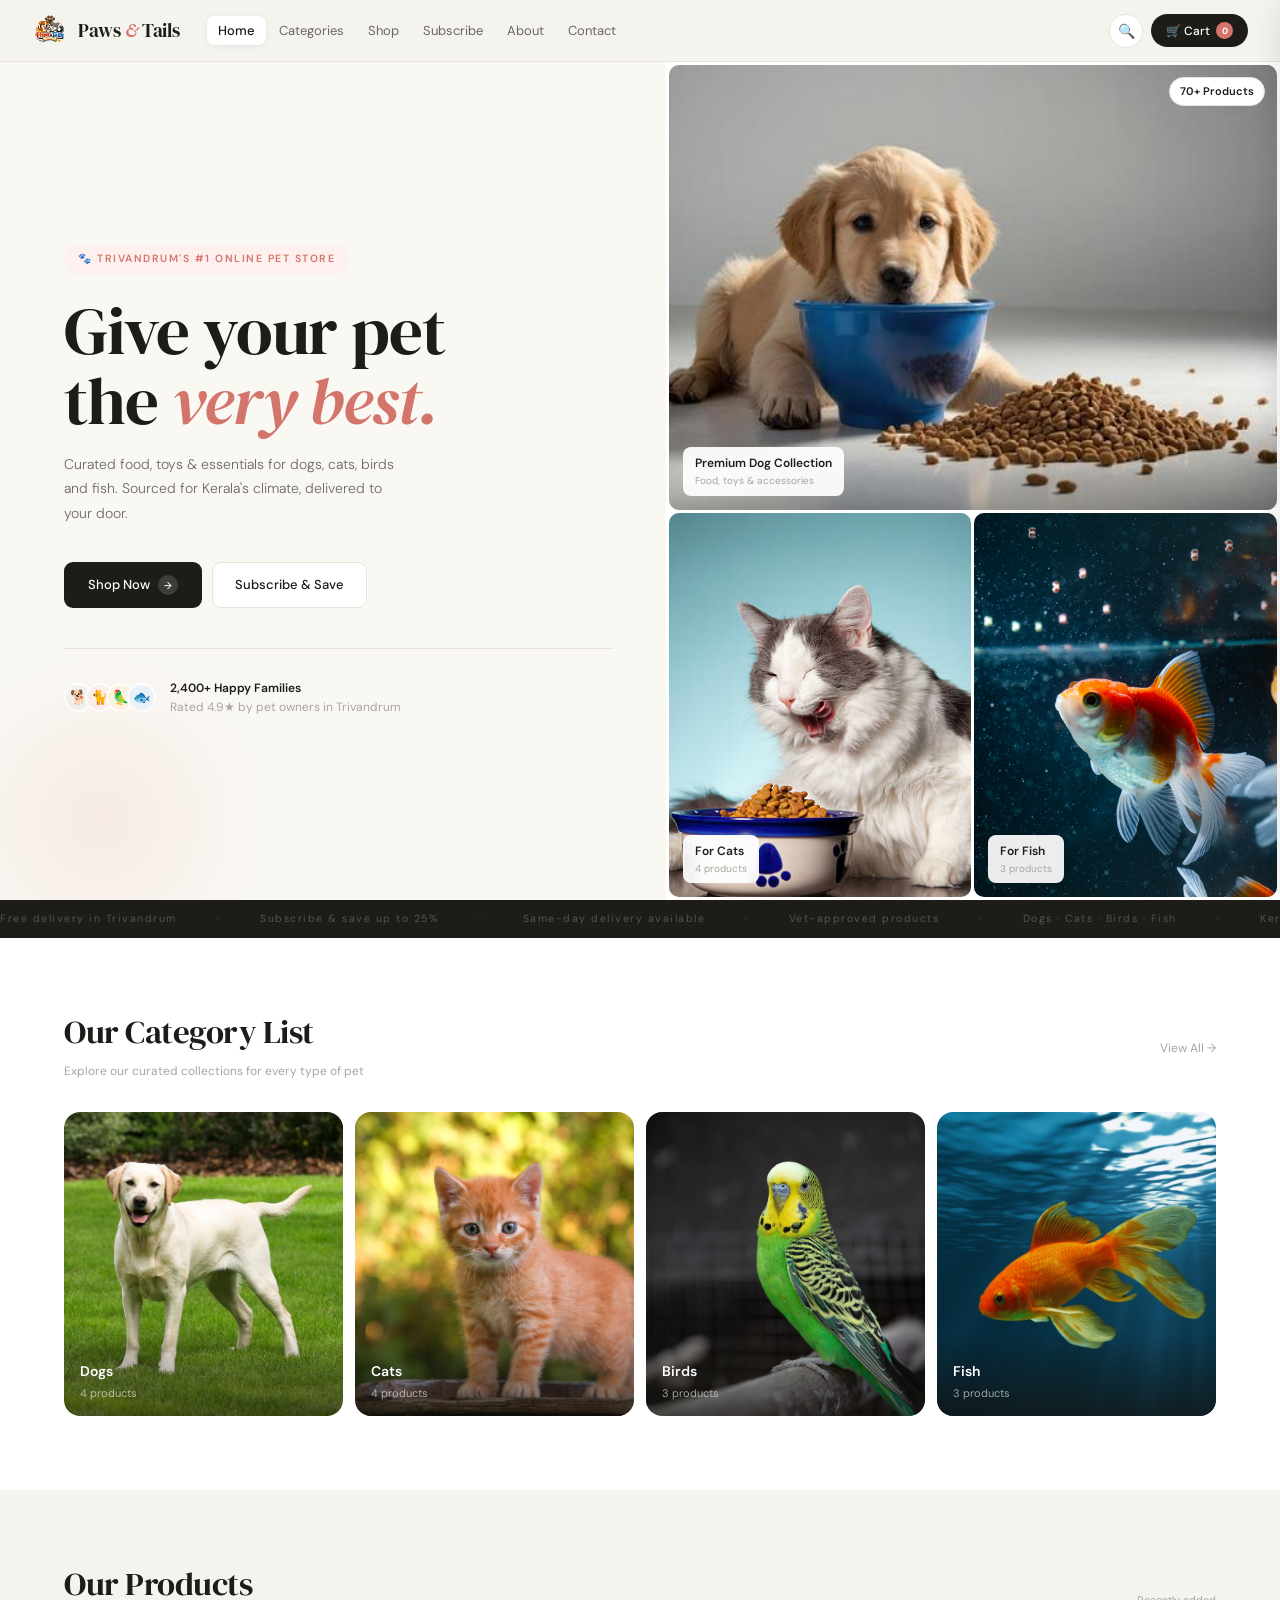
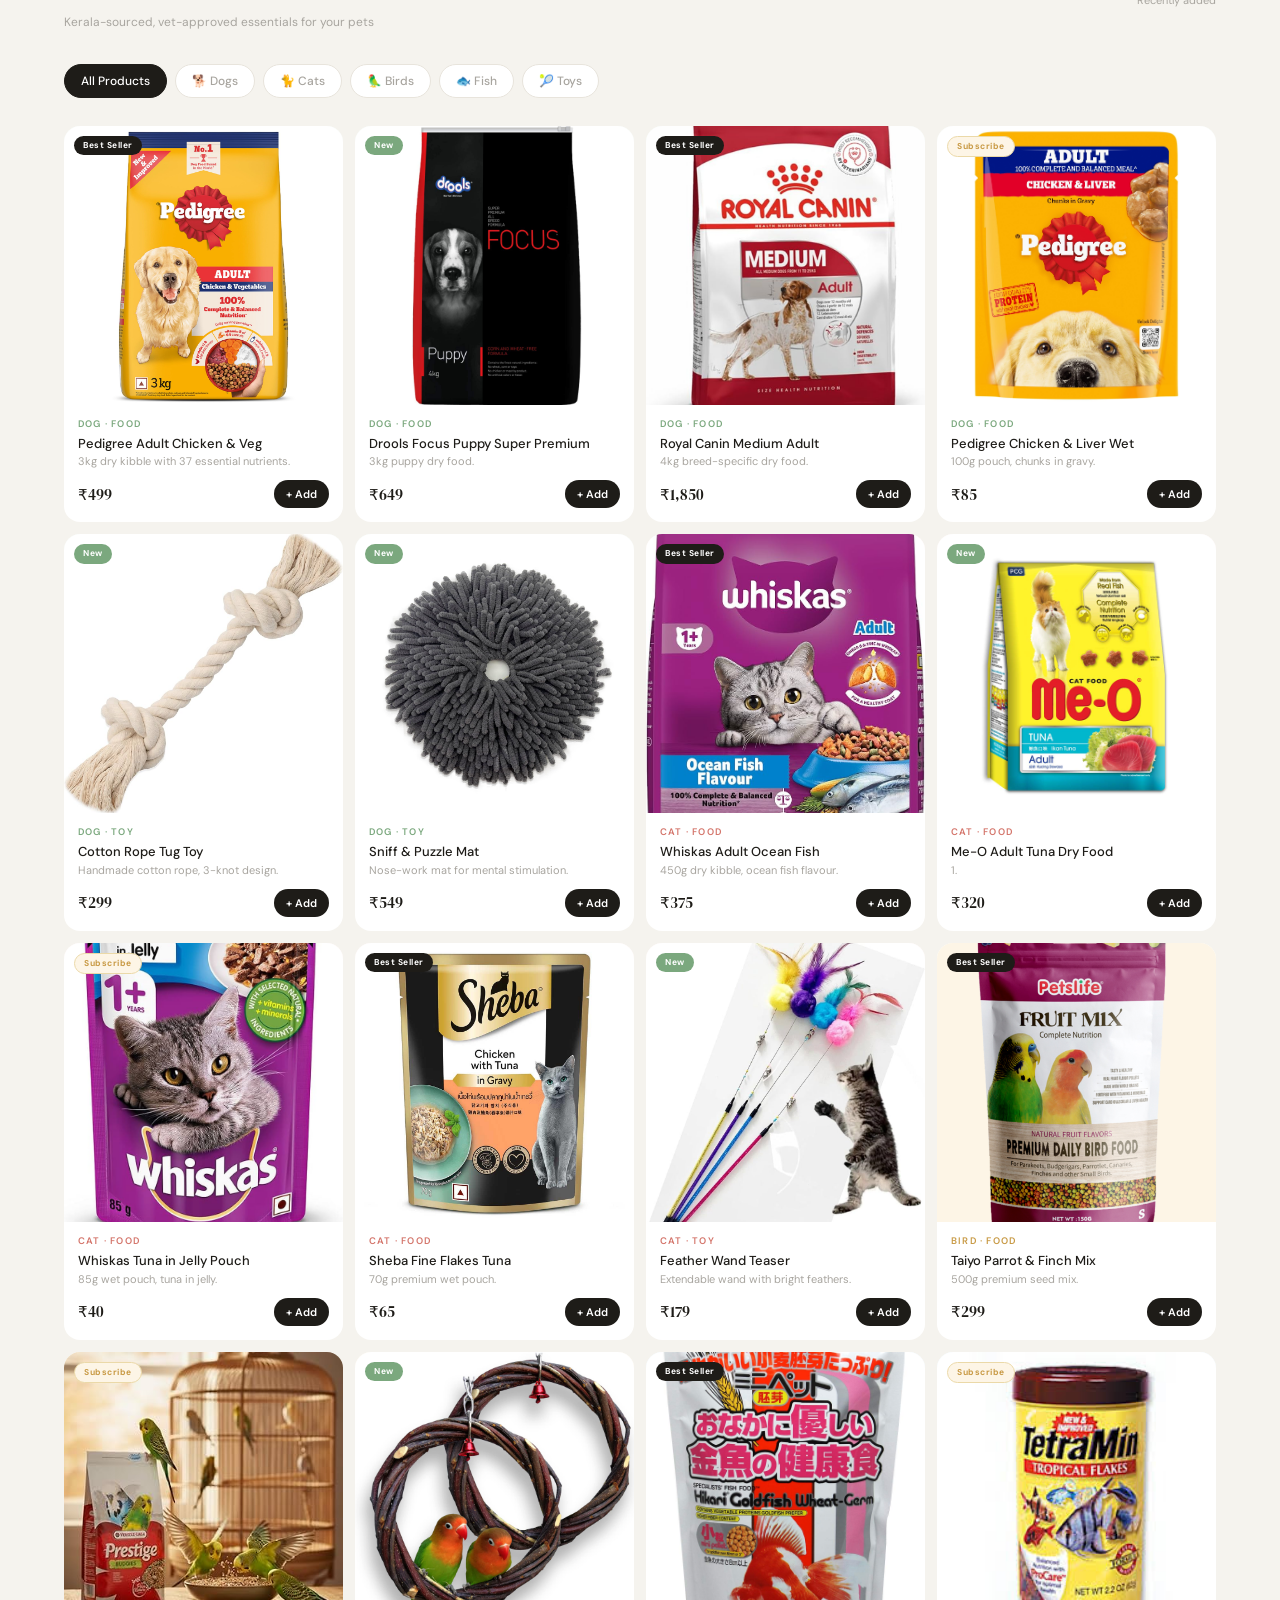
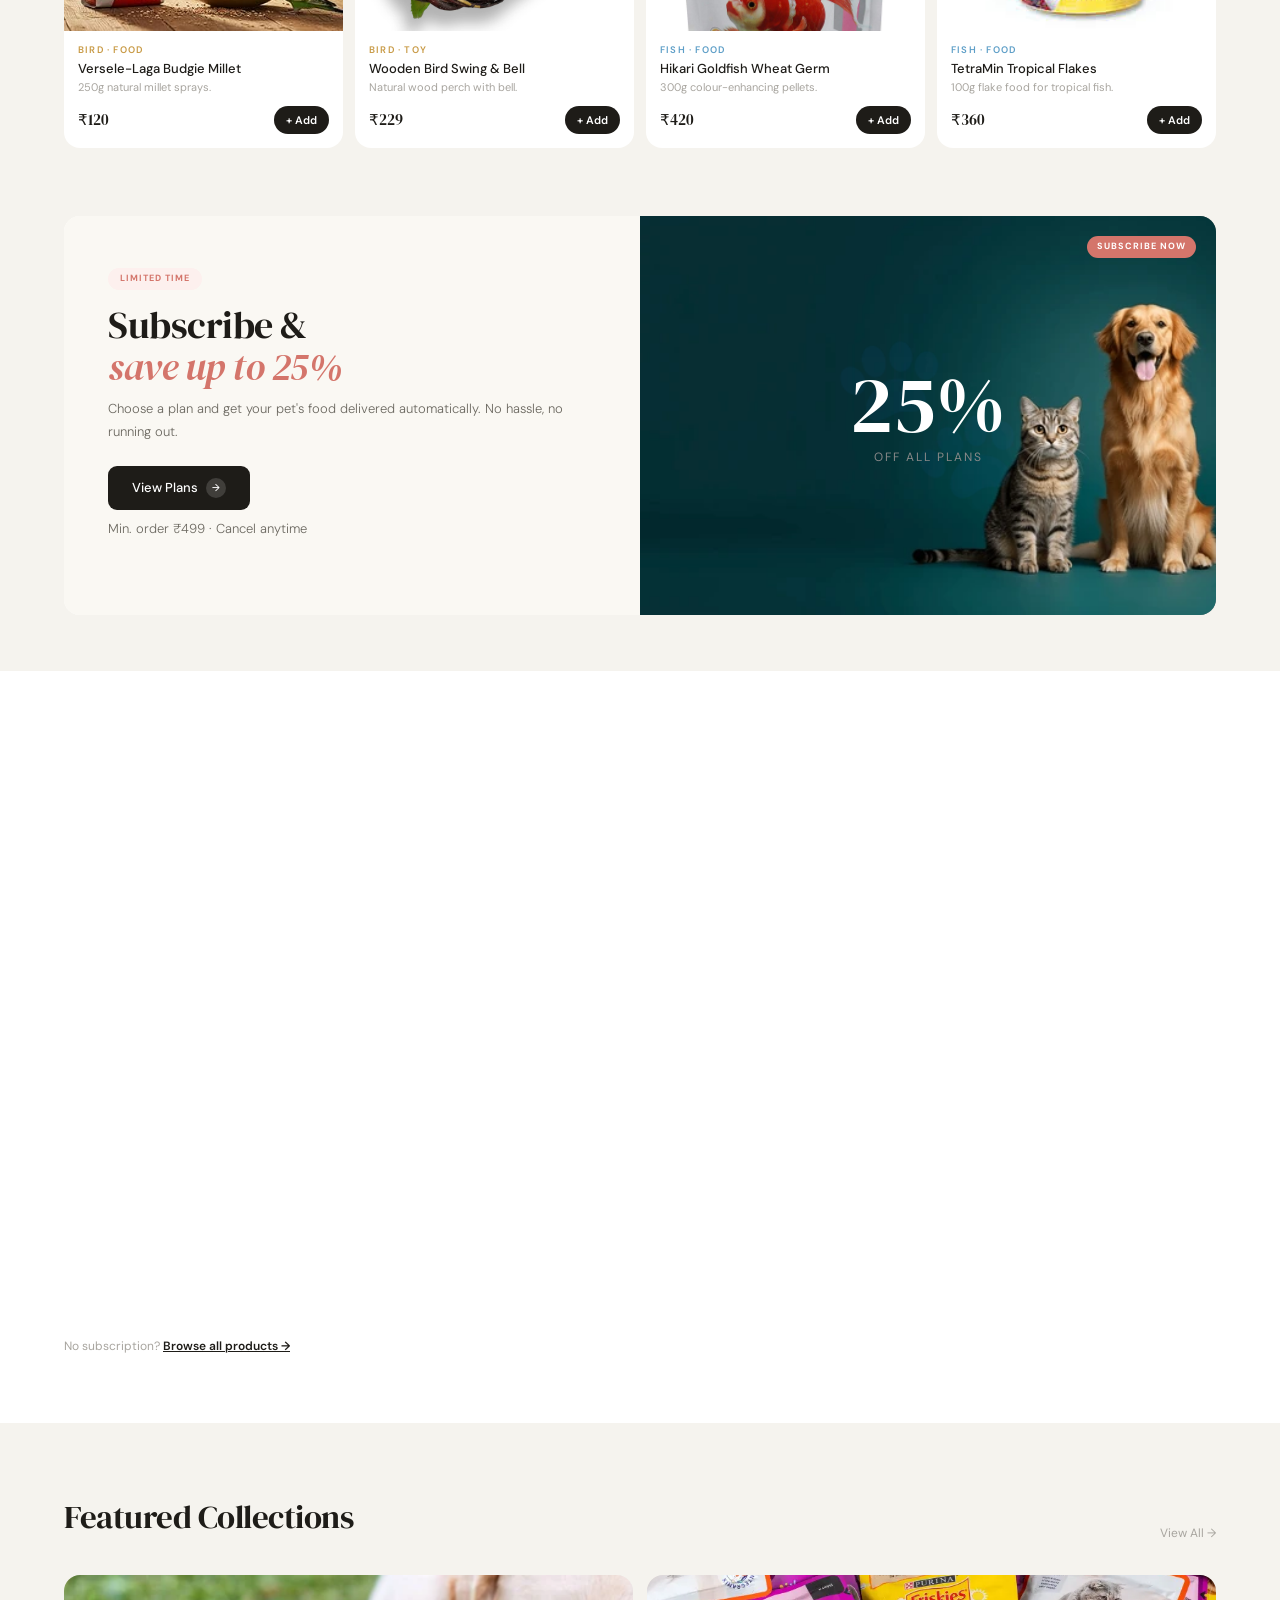
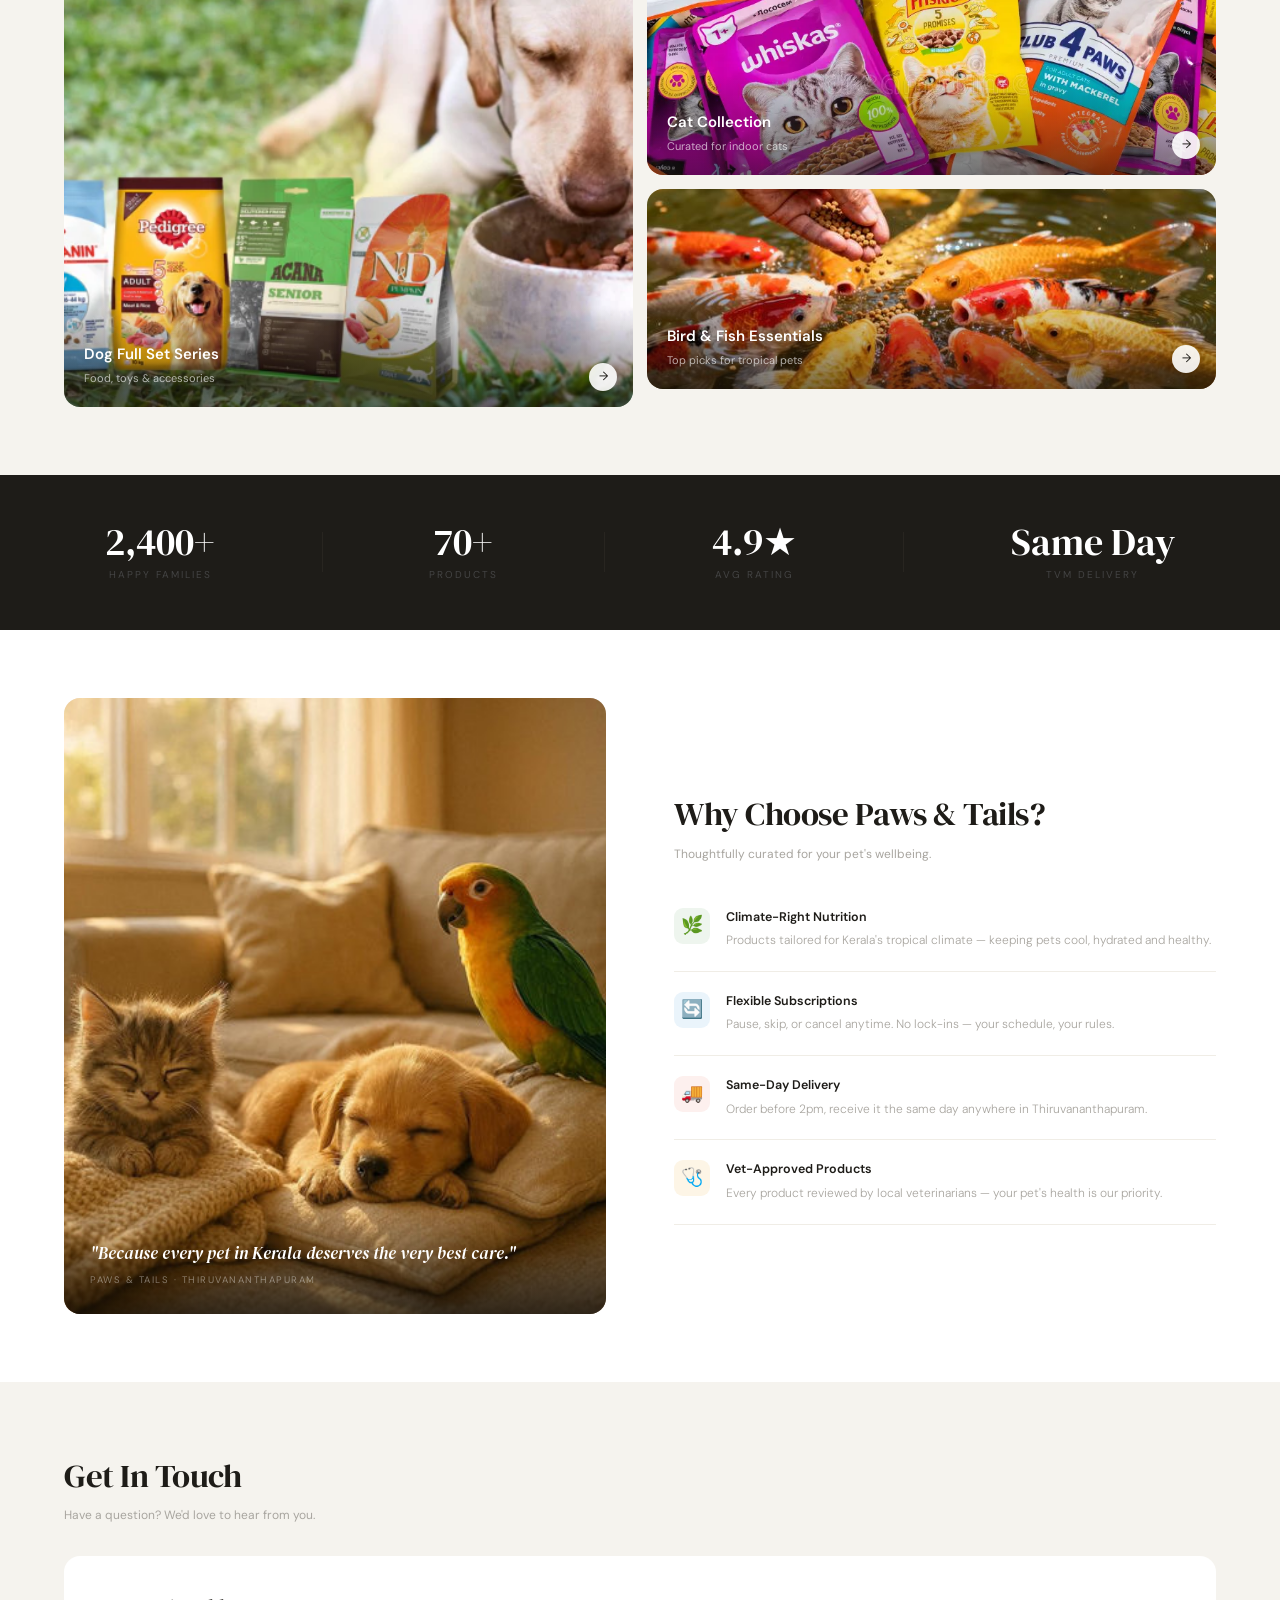
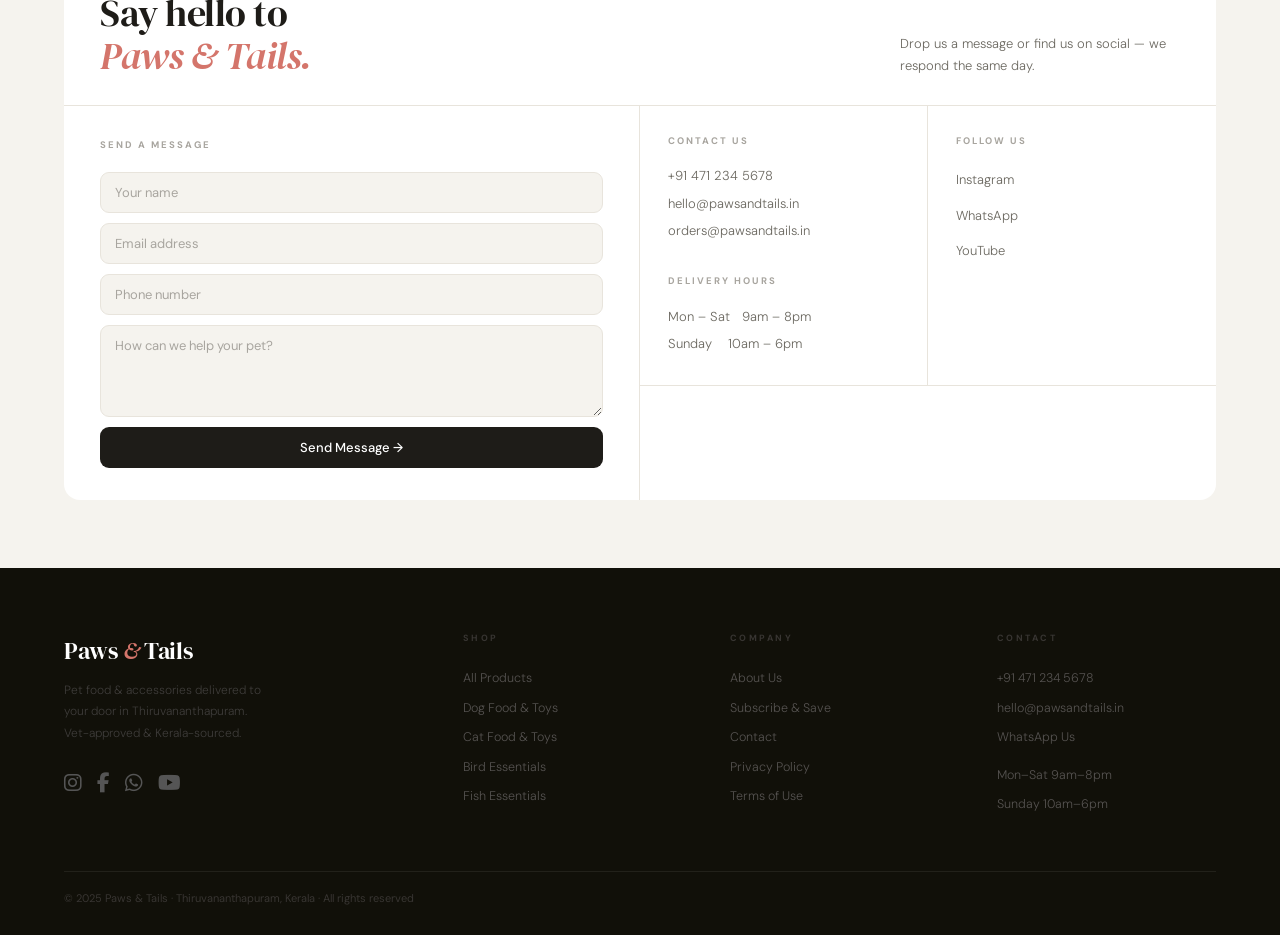
==== commit fa825e41: "Update index.html" ====
--- a/index.html
+++ b/index.html
@@ -4,6 +4,7 @@
 <meta charset="UTF-8">
 <meta name="viewport" content="width=device-width, initial-scale=1.0">
 <title>Paws &amp; Tails — Online Pet Store, Trivandrum</title>
+<link rel="stylesheet" href="https://cdnjs.cloudflare.com/ajax/libs/font-awesome/6.5.0/css/all.min.css">
 <link href="https://fonts.googleapis.com/css2?family=DM+Sans:ital,opsz,wght@0,9..40,300;0,9..40,400;0,9..40,500;0,9..40,600;1,9..40,300&family=DM+Serif+Display:ital@0;1&display=swap" rel="stylesheet">
 <style>
 :root{
@@ -404,15 +405,31 @@
 .foot-logo{font-family:'DM Serif Display',serif;font-size:24px;font-weight:400;color:#fff;letter-spacing:-.3px;margin-bottom:10px;}
 .foot-logo em{font-style:italic;color:var(--blush);}
 .foot-tagline{font-size:12px;color:#3e3c3a;line-height:1.8;max-width:210px;font-weight:300;margin-bottom:24px;}
-.foot-social{display:flex;gap:8px;}
-.foot-soc{width:34px;height:34px;border-radius:10px;background:rgba(255,255,255,.06);border:1px solid rgba(255,255,255,.09);display:flex;align-items:center;justify-content:center;font-size:14px;transition:all .2s;text-decoration:none;}
-.foot-soc:hover{background:var(--blush);border-color:var(--blush);transform:translateY(-2px);}
+.foot-social {
+  display: flex;
+  gap: 15px;
+}
+
+.foot-soc {
+  font-size: 20px;
+  color: #555;
+  transition: 0.3s;
+}
+
+.foot-soc:hover {
+  color: #fff;
+  transform: scale(1.2);
+}
 .foot-col h4{font-size:9px;font-weight:700;letter-spacing:2.5px;text-transform:uppercase;color:#383532;margin-bottom:18px;}
 .foot-col a{display:block;font-size:12.5px;color:#555250;padding:5px 0;transition:color .2s;text-decoration:none;font-weight:300;}
 .foot-col a:hover{color:#fff;}
 .foot-bottom{display:flex;align-items:center;justify-content:space-between;flex-wrap:wrap;gap:8px;padding:18px 0 28px;}
 .foot-copy{font-size:11px;color:#383532;}
 .foot-badge{display:inline-flex;align-items:center;gap:6px;background:rgba(255,255,255,.04);border:1px solid rgba(255,255,255,.07);border-radius:20px;padding:5px 12px;font-size:10px;color:#444;letter-spacing:.5px;}
+
+@media(max-width:380px){
+  .foot-main{grid-template-columns:1fr;}
+}
 
 /* ══ TOAST ══ */
 #toast{position:fixed;bottom:22px;left:50%;transform:translateX(-50%) translateY(60px);z-index:900;background:var(--ink);color:var(--white);padding:11px 20px;border-radius:24px;font-size:12px;font-weight:500;opacity:0;pointer-events:none;transition:all .3s;white-space:nowrap;box-shadow:0 4px 24px rgba(0,0,0,.18);}
@@ -432,9 +449,9 @@
   .nav-logo{margin-right:auto;}
   .sec{padding:52px 24px;}
   .stats{padding:40px 24px;}
-  footer{padding:44px 24px 0;}
-  .foot-main{grid-template-columns:1fr 1fr;gap:32px;padding-bottom:36px;}
-  .foot-bottom{padding:16px 0 22px;}
+  footer{padding:40px 20px 0;}
+  .foot-main{grid-template-columns:1fr 1fr;gap:28px 20px;padding-bottom:32px;}
+  .foot-bottom{padding:14px 0 20px;flex-direction:column;align-items:flex-start;gap:6px;}
   .promo{margin:0 24px 44px;grid-template-columns:1fr;}
   #popup-box{grid-template-columns:1fr;}
   .popup-img-col{min-height:220px;}
@@ -461,7 +478,9 @@
   .promo{margin:0 16px 36px;}
   .cright-top{grid-template-columns:1fr;}
   .cright-col:first-child{border-right:none;border-bottom:1px solid var(--bdr);}
-  .foot-main{grid-template-columns:1fr;}
+  .foot-main{grid-template-columns:1fr 1fr;gap:20px 16px;}
+  .foot-logo{font-size:20px;}
+  .foot-tagline{font-size:11px;}
 }
 </style>
 </head>
@@ -867,16 +886,12 @@
           <div class="cright-col">
             <h4>Follow Us</h4>
             <a href="https://instagram.com" target="_blank" class="soc-link"><span class="soc-dot" style="background:#e1306c"></span>Instagram</a>
-            <a href="https://facebook.com"  target="_blank" class="soc-link"><span class="soc-dot" style="background:#1877f2"></span>Facebook</a>
+           
             <a href="https://wa.me/914712345678" target="_blank" class="soc-link"><span class="soc-dot" style="background:#25d366"></span>WhatsApp</a>
             <a href="https://youtube.com"   target="_blank" class="soc-link"><span class="soc-dot" style="background:#ff0000"></span>YouTube</a>
           </div>
         </div>
-        <div class="cbrand">
-          <div class="cbrand-icon">🐾</div>
-          <div class="cbrand-name">Paws <em>&amp;</em> Tails</div>
-          <div class="cbrand-sub">Online Pet Store · Thiruvananthapuram, Kerala</div>
-        </div>
+
       </div>
     </div>
   </div>
@@ -888,13 +903,24 @@
     <!-- Brand col -->
     <div>
       <div class="foot-logo">Paws <em>&amp;</em> Tails</div>
-      <p class="foot-tagline">Premium pet food &amp; accessories delivered to your door in Thiruvananthapuram. Vet-approved, Kerala-sourced.</p>
+      <p class="foot-tagline">Pet food &amp; accessories delivered to your door in Thiruvananthapuram. Vet-approved &amp; Kerala-sourced.</p>
       <div class="foot-social">
-        <a class="foot-soc" href="https://instagram.com" target="_blank" title="Instagram">📷</a>
-        <a class="foot-soc" href="https://facebook.com"  target="_blank" title="Facebook">👍</a>
-        <a class="foot-soc" href="https://wa.me/914712345678" target="_blank" title="WhatsApp">💬</a>
-        <a class="foot-soc" href="https://youtube.com"   target="_blank" title="YouTube">▶️</a>
-      </div>
+  <a class="foot-soc" href="https://instagram.com" target="_blank" title="Instagram">
+    <i class="fa-brands fa-instagram"></i>
+  </a>
+
+  <a class="foot-soc" href="https://facebook.com" target="_blank" title="Facebook">
+    <i class="fa-brands fa-facebook-f"></i>
+  </a>
+
+  <a class="foot-soc" href="https://wa.me/914712345678" target="_blank" title="WhatsApp">
+    <i class="fa-brands fa-whatsapp"></i>
+  </a>
+
+  <a class="foot-soc" href="https://youtube.com" target="_blank" title="YouTube">
+    <i class="fa-brands fa-youtube"></i>
+  </a>
+</div>
     </div>
     <!-- Shop col -->
     <div class="foot-col">
@@ -926,7 +952,7 @@
   </div>
   <div class="foot-bottom">
     <span class="foot-copy">© 2025 Paws &amp; Tails · Thiruvananthapuram, Kerala · All rights reserved</span>
-    <span class="foot-badge">🐾 Online Pet Store · India</span>
+   
   </div>
 </footer>
 
@@ -936,24 +962,34 @@
 <script>
 /* ══ INTRO ══ */
 (function(){
-  const intro=document.getElementById('intro');
-  const video=document.getElementById('intro-video');
-  const site=document.getElementById('site');
+  const intro = document.getElementById('intro');
+  const video = document.getElementById('intro-video');
+  const site = document.getElementById('site');
+
   function finishIntro(){
-    if(video)video.pause();
+    if(video) video.pause();
     intro.classList.add('fade-out');
     site.classList.add('visible');
-    setTimeout(()=>{intro.style.display='none';},700);
+    setTimeout(()=>{ intro.style.display='none'; }, 700);
   }
-  window.finishIntro=finishIntro;
+
+  window.finishIntro = finishIntro;
+
   if(video){
-    video.addEventListener('timeupdate',()=>{if(video.currentTime>=5)finishIntro();});
-    video.addEventListener('ended',finishIntro);
-    video.addEventListener('error',()=>setTimeout(finishIntro,500));
-    setTimeout(finishIntro,6000);
+    // ⏱ finish at 2 seconds
+    video.addEventListener('timeupdate', () => {
+      if(video.currentTime >= 2) finishIntro();
+    });
+
+    video.addEventListener('ended', finishIntro);
+    video.addEventListener('error', () => setTimeout(finishIntro, 200));
+
+    // ⏱ fallback timeout also 2 sec
+    setTimeout(finishIntro, 1000);
+
     video.play().catch(()=>{});
   } else {
-    setTimeout(finishIntro,300);
+    setTimeout(finishIntro, 200);
   }
 })();
 
@@ -972,20 +1008,39 @@
 };
 
 const PRODS=[
-  {id:1,  name:'Pedigree Puppy',          animal:'dog',  type:'food', em:'🦴', price:2150, badge:'best', bl:'Best Seller', desc:'Large breed dry food, 15kg. Complete nutrition for puppies.',        imgFile:'images/cat1.jpg'},
-  {id:2,  name:'Pedigree Wet Food Pouch', animal:'dog',  type:'food', em:'🥩', price:85,   badge:'sub',  bl:'Subscribe',   desc:'Chicken & liver jelly, 12-pack. Real meat in every pouch.',          imgFile:'images/pedigree-wet.jpg'},
-  {id:3,  name:'Drools Puppy Starter',    animal:'dog',  type:'food', em:'🌾', price:650,  badge:'new',  bl:'New',         desc:'Puppy starter food, 3kg. Enriched with DHA for brain development.', imgFile:'images/drools-puppy.jpg'},
-  {id:4,  name:'Rope Tug Toy Set',        animal:'dog',  type:'toy',  em:'🎾', price:349,  badge:'new',  bl:'New',         desc:'Durable cotton rope, set of 3. Great for teeth and bonding.',        imgFile:'images/rope-toy.jpg'},
-  {id:5,  name:'Whiskas Dry Cat Food',    animal:'cat',  type:'food', em:'🐠', price:750,  badge:'best', bl:'Best Seller', desc:'Ocean fish flavour, 1.2kg. Balanced diet for indoor cats.',           imgFile:'images/whiskas.jpg'},
-  {id:6,  name:'Felix Wet Cat Food',      animal:'cat',  type:'food', em:'🥣', price:60,   badge:'sub',  bl:'Subscribe',   desc:'Jelly sachets, 12-pack. Irresistible taste cats love.',               imgFile:'images/felix.jpg'},
-  {id:7,  name:'Me-O Tuna Pouches',       animal:'cat',  type:'food', em:'🐟', price:45,   badge:'new',  bl:'New',         desc:'Tuna in gravy, 80g pouch. Premium tuna for a shiny coat.',            imgFile:'images/meo.jpg'},
-  {id:8,  name:'Cat Feather Wand',        animal:'cat',  type:'toy',  em:'🪶', price:199,  badge:'new',  bl:'New',         desc:'Interactive feather toy. Encourages healthy play and exercise.',      imgFile:'images/feather-wand.jpg'},
-  {id:9,  name:'Taiyo Parrot Mix',        animal:'bird', type:'food', em:'🌻', price:320,  badge:'best', bl:'Best Seller', desc:'Premium seed mix, 500g. 8 seed varieties for complete nutrition.',    imgFile:'images/taiyo.jpg'},
-  {id:10, name:'Budgie Millet Spray',     animal:'bird', type:'food', em:'🌱', price:80,   badge:'sub',  bl:'Subscribe',   desc:'Natural millet sprays, 5-pack. Favourite treat for small birds.',    imgFile:'images/millet.jpg'},
-  {id:11, name:'Bird Swing & Perch',      animal:'bird', type:'toy',  em:'🪵', price:249,  badge:'new',  bl:'New',         desc:'Wooden swing with bell. Natural wood, safe & stimulating.',           imgFile:'images/bird-swing.jpg'},
-  {id:12, name:'Hikari Goldfish Pellets', animal:'fish', type:'food', em:'🫧', price:450,  badge:'best', bl:'Best Seller', desc:'Colour-enhancing pellets, 500g. Brings out vibrant fish colours.',    imgFile:'images/hikari.jpg'},
-  {id:13, name:'TetraMin Tropical Flakes',animal:'fish', type:'food', em:'🌊', price:380,  badge:'sub',  bl:'Subscribe',   desc:'Flake food for tropical fish. Multi-protein blend for vitality.',    imgFile:'images/tetramin.jpg'},
-  {id:14, name:'Dog Sniff Mat',           animal:'dog',  type:'toy',  em:'🧩', price:599,  badge:'new',  bl:'New',         desc:'Mental stimulation mat. Reduces anxiety, keeps dogs busy.',           imgFile:'images/sniff-mat.jpg'},
+  /* ── DOGS · DRY FOOD ── */
+  {id:1,  name:'Pedigree Adult Chicken & Veg', animal:'dog',  type:'food', em:'🐶', price:499,  badge:'best', bl:'Best Seller', desc:'3kg dry kibble with 37 essential nutrients. 100% complete & balanced for adult dogs.', imgFile:'images/products//1.jpg'},
+  {id:2,  name:'Drools Focus Puppy Super Premium', animal:'dog', type:'food', em:'🌾', price:649, badge:'new', bl:'New', desc:'3kg puppy dry food. DHA for brain development, calcium for strong bones.', imgFile:'images/products//2.jpg'},
+  {id:3,  name:'Royal Canin Medium Adult',    animal:'dog',  type:'food', em:'🏆', price:1850, badge:'best', bl:'Best Seller', desc:'4kg breed-specific dry food. Supports digestion, skin & coat health for medium breeds.', imgFile:'images/products//3.jpg'},
+ 
+  /* ── DOGS · WET FOOD ── */
+  {id:4,  name:'Pedigree Chicken & Liver Wet', animal:'dog', type:'food', em:'🥩', price:85,   badge:'sub',  bl:'Subscribe', desc:'100g pouch, chunks in gravy. Real chicken & liver for healthy muscle growth.', imgFile:'images/products//4.jpg'},
+ 
+  /* ── DOGS · TOYS ── */
+  {id:5,  name:'Cotton Rope Tug Toy',         animal:'dog',  type:'toy',  em:'🎾', price:299,  badge:'new',  bl:'New',        desc:'Handmade cotton rope, 3-knot design. Cleans teeth and great for bonding sessions.', imgFile:'images/products//5.jpg'},
+  {id:6,  name:'Sniff & Puzzle Mat',          animal:'dog',  type:'toy',  em:'🧩', price:549,  badge:'new',  bl:'New',        desc:'Nose-work mat for mental stimulation. Slows eating and reduces anxiety in dogs.', imgFile:'images/products//6.jpg'},
+ 
+  /* ── CATS · DRY FOOD ── */
+  {id:7,  name:'Whiskas Adult Ocean Fish',    animal:'cat',  type:'food', em:'🐠', price:375,  badge:'best', bl:'Best Seller', desc:'450g dry kibble, ocean fish flavour. 41 essential nutrients for adult cats.', imgFile:'images/products//7.jpg'},
+  {id:8,  name:'Me-O Adult Tuna Dry Food',    animal:'cat',  type:'food', em:'🐟', price:320,  badge:'new',  bl:'New',        desc:'1.2kg dry food with tuna flavour. Promotes shiny coat and healthy digestion.', imgFile:'images/products//8.jpg'},
+ 
+  /* ── CATS · WET FOOD ── */
+  {id:9,  name:'Whiskas Tuna in Jelly Pouch', animal:'cat',  type:'food', em:'🥣', price:40,   badge:'sub',  bl:'Subscribe',  desc:'85g wet pouch, tuna in jelly. Irresistible taste with high moisture content.', imgFile:'images/products//9.jpg'},
+  {id:10, name:'Sheba Fine Flakes Tuna',      animal:'cat',  type:'food', em:'🍱', price:65,   badge:'best', bl:'Best Seller', desc:'70g premium wet pouch. Delicate fine flakes in natural juices — grain-free.', imgFile:'images/products//10.jpg'},
+ 
+  /* ── CATS · TOYS ── */
+  {id:11, name:'Feather Wand Teaser',         animal:'cat',  type:'toy',  em:'🪶', price:179,  badge:'new',  bl:'New',        desc:'Extendable wand with bright feathers. Encourages healthy exercise and natural hunting instinct.', imgFile:'images/products//11.jpg'},
+ 
+  /* ── BIRDS · FOOD ── */
+  {id:12, name:'Taiyo Parrot & Finch Mix',    animal:'bird', type:'food', em:'🌻', price:299,  badge:'best', bl:'Best Seller', desc:'500g premium seed mix. 8 seed varieties — sunflower, millet, canary seed & more.', imgFile:'images/products//12.png'},
+  {id:13, name:'Versele-Laga Budgie Millet',  animal:'bird', type:'food', em:'🌱', price:120,  badge:'sub',  bl:'Subscribe',  desc:'250g natural millet sprays. Favourite high-energy treat for budgies & small birds.', imgFile:'images/products//13.jpg'},
+ 
+  /* ── BIRDS · TOYS ── */
+  {id:14, name:'Wooden Bird Swing & Bell',    animal:'bird', type:'toy',  em:'🪵', price:229,  badge:'new',  bl:'New',        desc:'Natural wood perch with bell. Stimulates activity and keeps birds entertained.', imgFile:'images/products//14.jpg'},
+ 
+  /* ── FISH · FOOD ── */
+  {id:15, name:'Hikari Goldfish Wheat Germ',  animal:'fish', type:'food', em:'🫧', price:420,  badge:'best', bl:'Best Seller', desc:'300g colour-enhancing pellets. Wheat germ formula for easy digestion & vibrant colour.', imgFile:'images/products//15.jpg'},
+  {id:16, name:'TetraMin Tropical Flakes',    animal:'fish', type:'food', em:'🌊', price:360,  badge:'sub',  bl:'Subscribe',  desc:'100g flake food for tropical fish. Multi-protein blend for vitality & clear water.', imgFile:'images/products//16.jpg'},
 ];
 
 /* ══ CART ══ */
